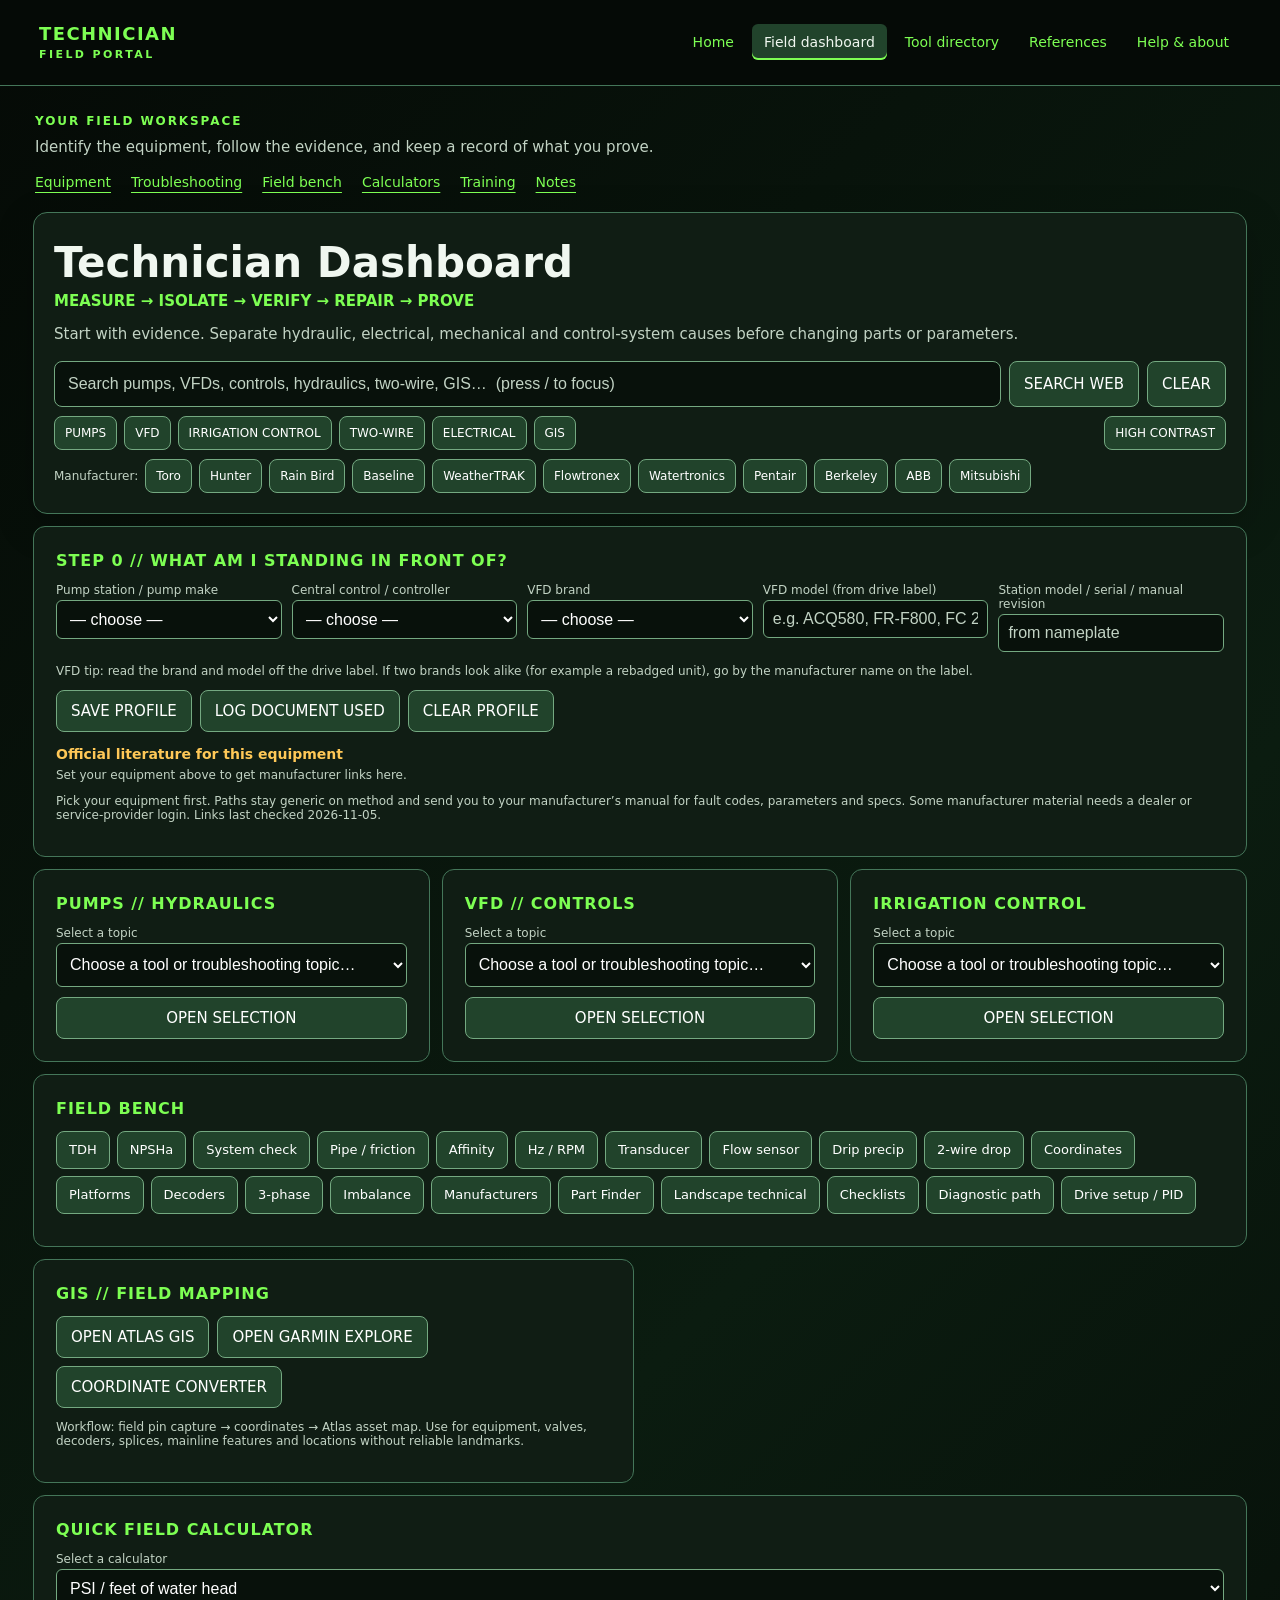
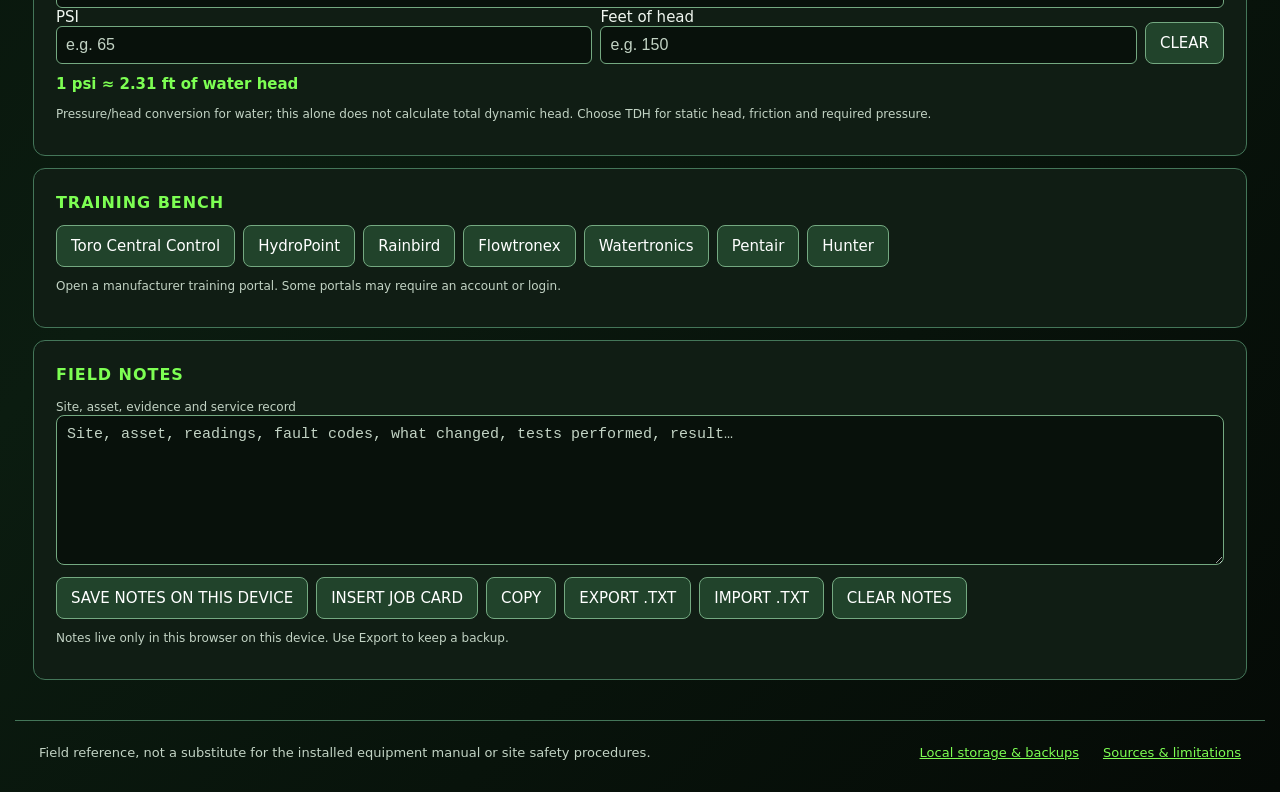
==== dashboard.html @ c1a35816 "Checkpoint technician portal draft Co-authored-by: Copilot <223556219+Copilot@users.noreply.github.c" ====
<!doctype html><html lang="en"><head><meta charset="utf-8"><meta name="viewport" content="width=device-width,initial-scale=1"><meta name="description" content="Field calculators, evidence-led troubleshooting, equipment references and local technician notes."><title>Technician Dashboard</title><link rel="stylesheet" href="assets/portal.css"><style>
:root{color-scheme:dark;--bg:#050a06;--panel:#101d14;--line:#447659;--cyan:#7dff53;--green:#7dff53;--amber:#ffc857;--red:#ff7b7b;--text:#f0f7f0;--muted:#c2d3c4;--inp:#08110b;--control:#21432b;--control-line:#74a981}
body.hc{--bg:#000;--panel:#000;--line:#fff;--cyan:#fff;--green:#7dff7d;--amber:#ffe14d;--text:#fff;--muted:#ddd;--inp:#000;--control:#000;--control-line:#fff}
*{box-sizing:border-box}body{margin:0;background:linear-gradient(135deg,#050a06,#0b1c10 55%,#050a06);color:var(--text);font:15px system-ui,Segoe UI,Arial,sans-serif}body.hc{background:#000}
.wrap{max-width:1250px;margin:auto;padding:18px}.top{border:1px solid var(--line);background:var(--panel);padding:20px;border-radius:14px}
.title{margin:5px 0;font-size:clamp(24px,4vw,42px)}.motto{color:var(--green);font-weight:700}.sub{color:var(--muted)}
.search{display:flex;gap:8px;margin-top:18px}.search input{flex:1;background:var(--inp);border:1px solid var(--control-line);color:white;padding:13px;border-radius:8px;font-size:16px}
.btn,button{background:var(--control);color:#fff;border:1px solid var(--control-line);padding:11px 14px;border-radius:8px;cursor:pointer;text-decoration:none;font:inherit;min-height:42px}
body.hc .btn,body.hc button{background:#000;border-color:#fff}
.btn:hover,button:hover{border-color:var(--cyan)}button.on{border-color:var(--green);color:var(--green)}
a:not(.btn),a:not(.btn):visited{color:var(--cyan)}:focus-visible{outline:3px solid var(--green);outline-offset:2px}input::placeholder,textarea::placeholder{color:var(--muted);opacity:1}
.filters{display:flex;gap:7px;flex-wrap:wrap;margin-top:9px;align-items:center}.filters button{padding:7px 10px;font-size:12px;min-height:34px}
.grid{display:grid;grid-template-columns:repeat(12,1fr);gap:12px;margin-top:12px}.card{grid-column:span 4;background:var(--panel);border:1px solid var(--line);border-radius:12px;padding:16px}.wide{grid-column:span 6}.full{grid-column:1/-1}
.card h2{font-size:16px;margin:0 0 10px;color:var(--cyan);letter-spacing:.06em}.card h3{font-size:14px;margin:14px 0 6px;color:var(--amber)}
.topic-menu{display:flex;flex-direction:column;gap:10px}.topic-menu .fld{min-width:0}.topic-menu select{min-height:44px}
.links{display:flex;flex-wrap:wrap;gap:8px}.calc{display:grid;grid-template-columns:1fr 1fr auto;gap:8px;align-items:end}
.calc input,.fld input,.fld select{width:100%;padding:9px;background:var(--inp);color:#fff;border:1px solid var(--control-line);border-radius:6px;font-size:16px}
.result{color:var(--green);font-weight:700;margin-top:9px;line-height:1.5}.warn{color:var(--amber)}.bad{color:var(--red)}
.note{width:100%;min-height:150px;background:var(--inp);color:white;border:1px solid var(--control-line);border-radius:8px;padding:10px;font-size:15px}
.small{font-size:12px;color:var(--muted)}.fields{display:grid;grid-template-columns:repeat(auto-fit,minmax(170px,1fr));gap:10px;margin-top:10px}.fld label{display:block;font-size:12px;color:var(--muted);margin-bottom:3px}
.tabs{display:flex;flex-wrap:wrap;gap:7px;margin-bottom:10px}.tabs button{padding:8px 12px;font-size:13px;min-height:38px}
.q{font-size:17px;margin:10px 0}.opts{display:flex;flex-direction:column;gap:8px}.opts button{text-align:left}
.res{border:1px solid var(--green);border-radius:10px;padding:12px;margin-top:8px}.res b{color:var(--green)}.res ul{margin:6px 0 6px 18px;padding:0}
.chk label{display:flex;gap:10px;align-items:flex-start;padding:8px 0;border-bottom:1px solid var(--line)}.chk input{width:22px;height:22px;flex:none}
.tbl{border-collapse:collapse;margin:10px 0;font-weight:400}.tbl th,.tbl td{border:1px solid var(--line);padding:4px 10px;text-align:right;color:var(--text)}.tbl th{color:var(--muted)}
.safety{border-left:3px solid var(--amber);padding:6px 10px;margin:10px 0;color:var(--amber);font-size:13px}
.vfd-section{border:1px solid var(--line);border-radius:8px;padding:12px;margin:12px 0;min-width:0}.vfd-section summary{cursor:pointer;color:var(--amber);font-weight:700}.vfd-section .fld{min-width:0}.vfd-section p{overflow-wrap:anywhere}.vfd-guide-status{min-height:1.5em}
.pfgrid{display:grid;grid-template-columns:2fr 1fr 1fr 1fr 1fr 1fr;gap:8px}
@media(max-width:1080px){.pfgrid{grid-template-columns:1fr 1fr 1fr}.pfgrid .span2{grid-column:span 3}}
@media(max-width:850px){.card,.wide{grid-column:1/-1}.calc{grid-template-columns:1fr}.search{flex-direction:column}.pfgrid{grid-template-columns:1fr}.pfgrid .span2{grid-column:auto}}
</style></head><body>
<a class="skip-link" href="#main">Skip to content</a>
<header class="site-header"><div class="portal-shell header-inner"><a class="site-brand" href="index.html">TECHNICIAN<span>FIELD PORTAL</span></a><nav class="site-nav" aria-label="Main navigation"><a href="index.html">Home</a><a href="dashboard.html" aria-current="page">Field dashboard</a><a href="tools.html">Tool directory</a><a href="references.html">References</a><a href="help.html">Help &amp; about</a></nav></div></header>
<main class="wrap" id="main">
<div class="dashboard-intro"><span class="eyebrow">YOUR FIELD WORKSPACE</span><p>Identify the equipment, follow the evidence, and keep a record of what you prove.</p><nav class="section-nav" aria-label="Dashboard sections"><a href="#prof">Equipment</a><a href="#c1">Troubleshooting</a><a href="#benchCard">Field bench</a><a href="#quickCalculator">Calculators</a><a href="#training">Training</a><a href="#fieldNotes">Notes</a></nav></div>
<p id="portalRouteStatus" class="portal-status" role="status" hidden></p>

<section class="top"><h1 class="title">Technician Dashboard</h1><div class="motto">MEASURE → ISOLATE → VERIFY → REPAIR → PROVE</div><p class="sub">Start with evidence. Separate hydraulic, electrical, mechanical and control-system causes before changing parts or parameters.</p>
<form id="searchForm" class="search"><input id="q" aria-label="Technical web search" placeholder="Search pumps, VFDs, controls, hydraulics, two-wire, GIS…  (press / to focus)"><button>SEARCH WEB</button><button type="button" id="qclear">CLEAR</button></form>
<div class="filters"><button type="button" data-suffix="pump service manual troubleshooting">PUMPS</button><button type="button" data-suffix="VFD pump PID troubleshooting manual">VFD</button><button type="button" data-suffix="central control irrigation technical troubleshooting">IRRIGATION CONTROL</button><button type="button" data-suffix="two wire decoder irrigation troubleshooting">TWO-WIRE</button><button type="button" data-suffix="motor electrical troubleshooting application note">ELECTRICAL</button><button type="button" data-suffix="GIS field mapping irrigation">GIS</button><button type="button" id="hc" aria-pressed="false" style="margin-left:auto">HIGH CONTRAST</button></div>
<div class="filters" id="mfr"><span class="small">Manufacturer:</span></div>
</section>

<div class="grid">
<section class="card full" id="prof"><h2>STEP 0 // WHAT AM I STANDING IN FRONT OF?</h2>
<div class="fields">
<div class="fld"><label for="pf_make">Pump station / pump make</label><select id="pf_make"></select></div>
<div class="fld"><label for="pf_ctrl">Central control / controller</label><select id="pf_ctrl"></select></div>
<div class="fld"><label for="pf_vfdb">VFD brand</label><select id="pf_vfdb"></select></div>
<div class="fld"><label for="pf_vfd">VFD model (from drive label)</label><input id="pf_vfd" type="text" placeholder="e.g. ACQ580, FR-F800, FC 202, ATV630"></div>
<div class="fld"><label for="pf_model">Station model / serial / manual revision</label><input id="pf_model" type="text" placeholder="from nameplate"></div></div>
<p class="small">VFD tip: read the brand and model off the drive label. If two brands look alike (for example a rebadged unit), go by the manufacturer name on the label.</p><div class="links" style="margin-top:10px"><button type="button" id="pf_save">SAVE PROFILE</button><button type="button" id="pf_doc">LOG DOCUMENT USED</button><button type="button" id="pf_clear">CLEAR PROFILE</button></div>
<h3>Official literature for this equipment</h3><div class="links" id="lit_main"></div>
<p class="small" id="pf_note">Pick your equipment first. Paths stay generic on method and send you to your manufacturer’s manual for fault codes, parameters and specs. Some manufacturer material needs a dealer or service-provider login. Links last checked 2026-11-05.</p></section>

<section class="card"><h2>PUMPS // HYDRAULICS</h2><div class="items" id="c1"></div></section>
<section class="card"><h2>VFD // CONTROLS</h2><div class="items" id="c2"></div></section>
<section class="card"><h2>IRRIGATION CONTROL</h2><div class="items" id="c3"></div></section>

<section class="card full" id="benchCard"><h2>FIELD BENCH</h2><div class="tabs" id="tabs"></div><div id="bench"></div></section>

<section class="card wide"><h2>GIS // FIELD MAPPING</h2><div class="links"><a class="btn" href="https://app.atlas.co/" target="_blank" rel="noopener">OPEN ATLAS GIS</a><a class="btn" href="https://explore.garmin.com/" target="_blank" rel="noopener">OPEN GARMIN EXPLORE</a><button type="button" data-tool="coords">COORDINATE CONVERTER</button></div><p class="small">Workflow: field pin capture → coordinates → Atlas asset map. Use for equipment, valves, decoders, splices, mainline features and locations without reliable landmarks.</p></section>

<section class="card full" id="quickCalculator"><h2>QUICK FIELD CALCULATOR</h2><div class="fld"><label for="quick_calc">Select a calculator</label><select id="quick_calc"><option value="pressure_head">PSI / feet of water head</option></select></div><div id="quickConverter"><div class="calc"><label>PSI<input id="psi" type="number" step="any" placeholder="e.g. 65"></label><label>Feet of head<input id="ft" type="number" step="any" placeholder="e.g. 150"></label><button id="clear" type="button">CLEAR</button></div><div id="calcOut" class="result" aria-live="polite">1 psi ≈ 2.31 ft of water head</div><p class="small">Pressure/head conversion for water; this alone does not calculate total dynamic head. Choose TDH for static head, friction and required pressure.</p></div><div id="quickCalc"></div></section>



<section class="card full" id="training"><h2>TRAINING BENCH</h2><div class="links" id="train"></div><p class="small">Open a manufacturer training portal. Some portals may require an account or login.</p></section>

<section class="card full" id="fieldNotes"><h2>FIELD NOTES</h2><label class="small" for="notes">Site, asset, evidence and service record</label><textarea class="note" id="notes" placeholder="Site, asset, readings, fault codes, what changed, tests performed, result…"></textarea>
<div class="links" style="margin-top:8px"><button id="save" type="button">SAVE NOTES ON THIS DEVICE</button><button id="jobcard" type="button">INSERT JOB CARD</button><button id="copy" type="button">COPY</button><button id="export" type="button">EXPORT .TXT</button><button id="import" type="button">IMPORT .TXT</button><button id="erase" type="button">CLEAR NOTES</button><input id="file" type="file" accept=".txt,text/plain" hidden></div><p id="noteStatus" class="small" aria-live="polite"></p>
<p class="small">Notes live only in this browser on this device. Use Export to keep a backup.</p></section>
</div></main>
<footer class="site-footer portal-shell"><p>Field reference, not a substitute for the installed equipment manual or site safety procedures.</p><a href="help.html#storage">Local storage &amp; backups</a><a href="references.html#source-policy">Sources &amp; limitations</a></footer>

<script src="data/golf-hunter.js"></script>
<script src="data/golf-rainbird.js"></script>
<script src="data/golf-toro.js"></script>
<script>
(()=>{
const $=s=>document.querySelector(s),$$=s=>[...document.querySelectorAll(s)];
const q=$('#q');
const store={get(k,d){try{const v=localStorage.getItem(k);return v==null?d:JSON.parse(v)}catch(e){return d}},set(k,v){try{localStorage.setItem(k,JSON.stringify(v))}catch(e){}}};
const esc=s=>String(s).replace(/[&<>"]/g,c=>({'&':'&amp;','<':'&lt;','>':'&gt;','"':'&quot;'}[c]));

/* ---------- search ---------- */
let brand='';
const go=s=>{s=s.trim();if(!s)return;window.open('https://www.google.com/search?q='+encodeURIComponent(s),'_blank','noopener')};
const withBrand=s=>((brand?brand+' ':'')+s).trim();
$('#qclear').onclick=()=>{q.value='';brand='';$$('#mfr button').forEach(x=>x.classList.remove('on'));q.focus()};
$('#searchForm').addEventListener('submit',e=>{e.preventDefault();go(withBrand(q.value))});
$$('[data-suffix]').forEach(b=>b.addEventListener('click',()=>go(withBrand(q.value+' '+b.dataset.suffix))));
['Toro','Hunter','Rain Bird','Baseline','WeatherTRAK','Flowtronex','Watertronics','Pentair','Berkeley','ABB','Mitsubishi'].forEach(n=>{const b=document.createElement('button');b.type='button';b.textContent=n;b.onclick=()=>{brand=brand===n?'':n;$$('#mfr button').forEach(x=>x.classList.toggle('on',x.textContent===brand))};$('#mfr').appendChild(b)});
document.addEventListener('keydown',e=>{if(e.key==='/'&&!/INPUT|TEXTAREA|SELECT/.test(document.activeElement.tagName)){e.preventDefault();q.focus()}});
$('#hc').onclick=()=>{const enabled=document.body.classList.toggle('hc');$('#hc').setAttribute('aria-pressed',String(enabled));store.set('tracerHC',enabled)};
if(store.get('tracerHC',false)){document.body.classList.add('hc');$('#hc').setAttribute('aria-pressed','true')}

/* ---------- troubleshooting topic menus ---------- */
const cards={
c1:[['Duty point, curve & BEP','search','pump duty point operating point best efficiency point BEP pump curve explained'],['TDH / static / friction','tool','tdh'],['NPSHa vs NPSHr','tool','npsh'],['System check: TDH + NPSHa','tool','sys'],['Pump type: lift, flooded, turbine, submersible, booster, jet','flow','ptype'],['Part finder: manufacturer + model + type','tool','pfind'],['Pump won’t build pressure','flow','wont'],['Cavitation & suction conditions','flow','cav'],['Seal leak / noise / vibration','flow','vib'],['Flow reading disagrees','flow','flow'],['Seals, sleeves, bearings & alignment','search','centrifugal pump mechanical seal shaft sleeve bearing alignment service manual'],['Vertical turbine & centrifugal systems','search','vertical turbine pump irrigation troubleshooting service manual']],
c2:[['Input/output voltage & current','flow','trip'],['Hz, RPM & motor data','tool','hz'],['Pressure transducer scaling','tool','xdcr'],['PID hunting & response','flow','hunt'],['Accel / decel / min speed','flow','trip'],['Drive vs motor vs hydraulic fault','flow','wont'],['Motor won’t start','flow','nostart'],['Station safety fault','flow','sfault'],['Rain Bird CLP/ACLP alarm map','flow','rbclp']],
c3:[['Platform notes (Toro, Hunter, Rain Bird, Baseline, WeatherTRAK)','tool','plat'],['Learned vs measured flow','flow','lflow'],['Controller vs hydraulic','flow','ctrl'],['High / low flow alarm','flow','fa'],['Rain Bird flow/pressure alarm map','flow','rbflow'],['Rain Bird filter flush issues','flow','rbflow'],['WeatherTRAK flow alerts (LC / OptiFlow)','flow','wtflow'],['Hydraulic tree / capacity','tool','pipe'],['Flow sensor / K-factor check','tool','flowcal'],['Decoder / two-wire diagnostics','flow','tw'],['Two-wire voltage drop','tool','twvd'],['Controller offline / comms','flow','comm'],['Pump start / master valve','flow','pstart'],['Sequence & runtime evidence','search','central control irrigation runtime history flow alarm troubleshooting']]};
cards.c1.push(['Manufacturer library (pumps & stations)','view','lib']);cards.c2.push(['3-phase amps / kW','tool','ph3'],['Voltage / current imbalance','tool','imb']);cards.c3.push(['Decoder limits by brand','view','dec'],['Manufacturer library (irrigation)','view','lib'],['Precipitation rate (golf heads)','tool','precip'],['Generic 24 V irrigation wire sizing','tool','wiresize'],['Conventional valve wire distance / voltage','tool','convwire'],['Two-wire decoder path distance / voltage','tool','pathwire'],['Filters & valves (Amiad, Netafim, BERMAD)','view','filters'],['Landscape technical reference','view','landscape'],['Precipitation rate (landscape heads)','tool','landprecip'],['Landscape zone area / runtime','tool','landarea'],['Hunter landscape valve wire distance','tool','landwire'],['Landscape soil / slope intake reference','tool','landslope']);
cards.c3.push(['Decoder idle current / expected mA','tool','decoderidle']);
cards.c2.push(['Commissioned drive setup & PID troubleshooting','view','vfdsetup']);
const tag={search:'search ↗',tool:'calculator',flow:'path',view:'open'};
Object.entries(cards).forEach(([id,arr])=>{
 const host=$('#'+id),form=document.createElement('form');form.className='topic-menu';
 form.innerHTML='<div class="fld"><label for="'+id+'_topic">Select a topic</label><select id="'+id+'_topic" required><option value="">Choose a tool or troubleshooting topic…</option>'+arr.map(([t,k],i)=>'<option value="'+i+'">'+esc(t)+' — '+esc(tag[k])+'</option>').join('')+'</select></div><button type="submit">OPEN SELECTION</button>';
 form.onsubmit=e=>{e.preventDefault();const select=form.querySelector('select');if(select.value==='')return;const [,k,v]=arr[Number(select.value)];if(k==='search')go(withBrand(v));else if(k==='tool'||k==='view')openTool(v,true);else openFlow(v,true)};
 host.appendChild(form);
});

/* ---------- quick psi/ft (original) ---------- */
const psi=$('#psi'),ft=$('#ft'),out=$('#calcOut');
psi.addEventListener('input',()=>{const v=parseFloat(psi.value);if(Number.isFinite(v)){ft.value=(v*2.31).toFixed(2);out.textContent=v+' psi ≈ '+ft.value+' ft of head'}});
ft.addEventListener('input',()=>{const v=parseFloat(ft.value);if(Number.isFinite(v)){psi.value=(v/2.31).toFixed(2);out.textContent=v+' ft ≈ '+psi.value+' psi'}});
$('#clear').onclick=()=>{psi.value='';ft.value='';out.textContent='1 psi ≈ 2.31 ft of water head'};

/* ---------- calculators ---------- */
const f1=(x,d=1)=>Number.isFinite(x)?x.toFixed(d):'—';
const PIPE_PRESETS=[
 ...[['1/2',0.527],['5/8',0.652],['3/4',0.745],['1',0.995],['1-1/4',1.245],['1-1/2',1.481],['2',1.959],['2-1/2',2.435],['3',2.907]].map(([size,id])=>({type:'Copper Type K',size,id,c:140,page:201})),
 ...[['1/2',0.545],['5/8',0.666],['3/4',0.785],['1',1.025],['1-1/4',1.265],['1-1/2',1.505],['2',1.985],['2-1/2',2.465],['3',2.945]].map(([size,id])=>({type:'Copper Type L',size,id,c:140,page:202})),
 ...[['1/2',0.622],['3/4',0.824],['1',1.049],['1-1/4',1.38],['1-1/2',1.610],['2',2.067],['2-1/2',2.469],['3',3.068],['4',4.026]].map(([size,id])=>({type:'Schedule 40 steel',size,id,c:100,page:203})),
 ...[['1/2',0.696],['3/4',0.910],['1',1.175],['1-1/4',1.512],['1-1/2',1.734],['2',2.173],['2-1/2',2.635],['3',3.210],['4',4.134]].map(([size,id])=>({type:'PVC Class 160 IPS',size,id,c:150,page:204})),
 ...[['3/4',0.910],['1',1.169],['1-1/4',1.482],['1-1/2',1.700],['2',2.129],['2-1/2',2.581],['3',3.146],['4',4.046],['6',5.955]].map(([size,id])=>({type:'PVC Class 200 IPS',size,id,c:150,page:205})),
 ...[['1/2',0.696],['3/4',0.874],['1',1.101],['1-1/4',1.394],['1-1/2',1.598],['2',1.983],['2-1/2',2.423],['3',2.948],['4',3.794],['6',5.583]].map(([size,id])=>({type:'PVC Class 315 IPS',size,id,c:150,page:206})),
 ...[['1/2',0.602],['3/4',0.804],['1',1.029],['1-1/4',1.360],['1-1/2',1.590],['2',2.047],['2-1/2',2.445],['3',3.042],['4',3.998]].map(([size,id])=>({type:'Schedule 40 PVC IPS',size,id,c:150,page:207})),
 ...[['1/2',0.622],['3/4',0.824],['1',1.049],['1-1/4',1.380],['1-1/2',1.610],['2',2.067],['2-1/2',2.469],['3',3.068],['4',4.026]].map(([size,id])=>({type:'PE3408 ID-controlled',size,id,c:140,page:208})),
 ...[['4',4.234],['6',6.088],['8',7.984],['10',9.792],['12',11.646]].map(([size,id])=>({type:'AWWA C900 DR18 Class 150',size,id,c:150,page:211})),
 ...[['4',4.072],['6',5.854],['8',7.680],['10',9.418],['12',11.200]].map(([size,id])=>({type:'AWWA C900 DR14 Class 200',size,id,c:150,page:212})),
 ...[['14',14.002],['16',15.924],['18',17.846],['20',19.768]].map(([size,id])=>({type:'AWWA C905 DR25',size,id,c:150,page:213}))
];
const PIPE_PRESET_OPTIONS=[
 {label:'Custom',options:[[0,'Enter actual inside diameter and C']]},
 ...[...new Set(PIPE_PRESETS.map(p=>p.type))].map(type=>({label:type,options:PIPE_PRESETS.flatMap((p,i)=>p.type===type?[[i+1,`${p.size} in nominal (ID ${p.id} in, C=${p.c}; Hunter p. ${p.page})`]]:[])}))
];
const WIRE_OHMS={20:10.1,19:8.05,18:6.39,17:5.05,16:4.02,15:3.18,14:2.52,13:2.00,12:1.59,11:1.26,10:0.999,9:0.793,8:0.628,7:0.498,6:0.395,5:0.313,4:0.249,3:0.197,2:0.156};
const WIRE_GAUGE_OPTIONS=[{label:'Annealed copper, 20°C',options:Object.entries(WIRE_OHMS).sort((a,b)=>Number(b[0])-Number(a[0])).map(([awg,r])=>[Number(awg),`${awg} AWG (${r} Ω / 1,000 ft)`])}];
const WIRE_SUPPLY_OPTIONS=[{label:'Supply type',options:[[0,'AC (RMS)'],[1,'DC']]}];
const DECODER_IDLE_PROFILES=[
 {name:'Not used'},
 {name:'Hunter ICD (ACC / ACC2) - value awaiting confirmation',system:'icd'},
 {name:'Hunter Pilot two-way modules',system:'pilot',low:1,high:1,note:'Roughly 1 mA per two-way module; approximate diagnostic guidance, not a tolerance.',url:'https://www.hunterirrigation.com/support/pilot-integrated-hub-view-module-current'},
 {name:'Hunter I-Core DUAL - legacy field systems (not ICD)',system:'dual',low:3,high:4,note:'Approximately 3-4 mA per decoder with no stations running. Retained for legacy field systems; do not apply to ICD or Pilot.',url:'https://www.hunterirrigation.com/support/i-core-dual-troubleshooting'},
 {name:'Rain Bird FD-101 / FD-102',system:'rb-fd',low:0.5,high:0.5,note:'0.5 mA per physical decoder at rest; no tolerance stated.',url:'https://www.rainbird.com/troubleshooting-guide/12615'},
 {name:'Rain Bird FD-202 / FD-401 / FD-601',system:'rb-fd',low:1,high:1,note:'1 mA per physical decoder at rest; no tolerance stated. Not an IC/ICM specification.',url:'https://www.rainbird.com/troubleshooting-guide/12615'},
 {name:'Calsense 2-station / POC / soil-moisture decoders',system:'calsense',low:0.8,high:1,note:'Healthy standby guidance: 0.8-1.0 mA per decoder for the devices covered by this guide.',url:'https://www.calsense.com/wp-content/uploads/2024/05/2-Wire-Troubleshooting-Guide.pdf'},
 {name:'Toro - other/legacy decoder family, exact model/value required',system:'toro'},
 {name:'Baseline - exact biCoder/value required',system:'baseline',note:'HydroPoint documents idle two-wire power-down for SubStation. A powered-off idle reading is not a powered diagnostic baseline; verify the exact controller and test state.',url:'https://www.hydropoint.com/products/substation/'},
 {name:'WeatherTRAK H2O two-wire - exact decoder/value required',system:'weathertrak'},
 {name:'Custom - enter documented idle current below',system:'custom'},
 {name:'Tucor LD-050 / LD-100 / LD-200',system:'tucor-ld',low:0.5,high:0.5,note:'Nominal standby current 0.5 mA per LD-050, LD-100 or LD-200. No tolerance stated; do not infer compatibility with rebranded devices.',url:'https://support.tucor.com/support/solutions/articles/4000213642-step-2-establish-your-benchmark-system-layout'},
 {name:'Tucor LD-400 / LD-600 - source conflict, confirm revision',system:'tucor-ld',note:'Indexed Tucor LD data-sheet guidance gives 0.8 mA; indexed Tucor troubleshooting benchmark guidance gives 1.0 mA. These are conflicting nominal figures, not a published 0.8-1.0 mA tolerance range. Confirm the exact model/revision before using Custom.',url:'https://support.tucor.com/support/solutions/articles/4000213642-step-2-establish-your-benchmark-system-layout'},
 {name:'Rain Bird golf IC / ICM - value awaiting confirmation',system:'rb-icm',note:'Golf IC System Integrated Control Modules are a separate family from ESP-LXIVM and FD decoders. No IVM or FD idle-current value is substituted.',url:'https://www.rainbird.com/documents/professionals'},
 {name:'Rain Bird ESP-LXIVM / IVM - exact device/value required',system:'rb-ivm',note:'ESP-LXIVM IVM devices are separate from golf IC/ICM and FD decoders. Confirm the exact IVM-SOL, IVM-OUT or IVM-SEN device and test state.',url:'https://www.rainbird.com/products/esp-lxivm-2-wire-controller-smart-valve-technology/support'},
 {name:'Toro Lynx Smart Module (LSM) - value awaiting confirmation',system:'toro-lsm'},
 {name:'Toro LAC - value awaiting confirmation',system:'toro-lac'},
 {name:'Toro GAC - value awaiting confirmation',system:'toro-gac'},
 {name:'Weathermatic SmartWire SLDEC - exact model/value required',system:'weathermatic-sldec',note:'SmartWire SLDEC devices are not WeatherTRAK H2O decoders. Confirm the exact model before entering a documented custom current.',url:'https://www.weathermatic.com/details-design-specs/smartwire-sldec-valve-decoder/'}
];
const DECODER_IDLE_OPTIONS=[{label:'Separate families; references are provisional',options:DECODER_IDLE_PROFILES.map((p,i)=>[i,p.name])}];
function decoderIdle(v){
 const fmt=n=>n!==0&&(Math.abs(n)<0.001||Math.abs(n)>=1e9)?n.toExponential(3):f1(n,3);
 const rows=[[v.model,v.count],[v.model2,v.count2]];
 if(rows.some(([id,count])=>!Number.isInteger(id)||!DECODER_IDLE_PROFILES[id]||!Number.isSafeInteger(count)||count<0))return'Choose listed decoder families and nonnegative whole physical-decoder counts within the supported numeric range.';
 if(v.ref!==undefined&&!Number.isNaN(v.ref)&&(!Number.isFinite(v.ref)||v.ref<0))return'Enter a nonnegative finite measured idle current, or leave it blank.';
 const used=rows.filter(([,count])=>count>0);
 if(!used.length)return'Enter at least one physical decoder in the measured path or module.';
 if(used.some(([id])=>id===0))return'Choose a decoder family for each nonzero count.';
 const pending=used.find(([id])=>id!==10&&DECODER_IDLE_PROFILES[id].low===undefined);
 if(pending){const p=DECODER_IDLE_PROFILES[pending[0]];return`${p.name}: no confirmed preset. ${p.note||''} Use Custom only with documented values for the exact controller/decoder and measurement method. No current total calculated; another family is not a substitute.${p.url?` <a href="${p.url}" target="_blank" rel="noopener">Manufacturer reference (direct verification pending)</a>`:''}`}
 if(new Set(used.map(([id])=>DECODER_IDLE_PROFILES[id].system)).size>1)return'Do not combine different decoder systems. Calculate each compatible path/module separately; use both rows only for models in the same system.';
 const custom=used.some(([id])=>id===10);
 if(custom&&(![v.low,v.high].every(Number.isFinite)||!(v.low>0&&v.high>=v.low)))return'Custom idle current requires finite mA per decoder above zero, with upper value at least the lower value. Enter the same value twice for a nominal figure without a published range.';
 let low=0,high=0,count=0;
 const detail=used.map(([id,n])=>{const p=DECODER_IDLE_PROFILES[id],lo=custom?v.low:p.low,hi=custom?v.high:p.high;low+=n*lo;high+=n*hi;count+=n;return`${n} x ${p.name}: ${lo===hi?fmt(lo):fmt(lo)+'-'+fmt(hi)} mA each`});
 if(![low,high].every(Number.isFinite)||low<=0||!Number.isSafeInteger(count))return'Calculated current exceeds the supported numeric range; check counts and mA units.';
 const range=low!==high;
 let result=`<b>Decoder-only idle ${range?'range':'nominal estimate'}: ${range?fmt(low)+'-'+fmt(high):'approximately '+fmt(low)} mA</b><br>${detail.join('<br>')}`;
 if(!range)result+='<br>No tolerance band is supplied; this is not an exact pass/fail threshold.';
 if(Number.isFinite(v.ref)){
  if(range)result+=`<br>Measured ${fmt(v.ref)} mA: <b>${v.ref<low?'below':v.ref>high?'above':'within'}</b> the ${custom?'entered':'reference'} decoder-only range.`;
  else{const delta=v.ref-low;if(!Number.isFinite(delta))return'Measured-current comparison exceeds the supported numeric range.';result+=`<br>Measured ${fmt(v.ref)} mA: ${delta>=0?'+':''}${fmt(delta)} mA versus the nominal subtotal (not a fault verdict).`}
 }
 if(custom)result+='<br><span class="warn">User-entered values, not manufacturer-verified presets. Record the exact model, source/revision and measurement conditions in Notes.</span>';
 else{
  result+='<br><span class="warn">Provisional source references: located through indexed manufacturer material; direct document verification is pending. Confirm exact model/revision before relying on these values.</span>';
  result+='<ul>'+[...new Set(used.map(([id])=>id))].map(id=>{const p=DECODER_IDLE_PROFILES[id];return`<li>${p.note} <a href="${p.url}" target="_blank" rel="noopener">Manufacturer reference</a></li>`}).join('')+'</ul>';
 }
 return result+'<br><span class="small">Count physical decoder devices, not stations, addresses or solenoids. Include only devices on the path/module actually being measured; avoid counting a loop twice. All stations and decoder-operated master valves must be off, with the path powered in the manufacturer-specified diagnostic state. This is not active-solenoid holding/inrush current or a wire-length/capacity approval. Surge protectors, sensor devices outside the selected profile, controller/output-module overhead and cable leakage/capacitance are not modeled; unlisted loads are not assumed to be zero. A whole-path reading may therefore differ from this decoder-only subtotal. Use the controller diagnostic or a manufacturer-approved meter/method for its waveform and measurement location; do not assume any AC clamp reading is equivalent. Check inventory, operating state, known-good baseline and measurement method before suspecting a fault. A high/low reading alone cannot identify a failed decoder or wiring fault. De-energize and follow manufacturer instructions before isolating wiring.</span>';
}
function wireBudget(v,returnResistance,current){
 if(!Object.values(v).every(Number.isFinite)||!WIRE_OHMS[v.awg]||!returnResistance||!(v.source>0&&v.min>0&&v.min<v.source&&current>0&&v.dist>=0))return null;
 const loopPerFoot=(WIRE_OHMS[v.awg]+returnResistance)/1000,drop=v.dist*current*loopPerFoot,max=(v.source-v.min)/(current*loopPerFoot),end=v.source-drop;
 return [drop,max,end].every(Number.isFinite)?{drop,max,end}:null;
}
const tools={
decoderidle:{name:'Decoder idle current - nominal mA / range',fields:[
 ['model','Decoder family / model group',2,DECODER_IDLE_OPTIONS],['count','Physical decoders in this path/module',100],
 ['model2','Second model group (same system only)',0,DECODER_IDLE_OPTIONS],['count2','Second group physical decoder count',0],
 ['low','Custom only: lower / nominal idle mA per decoder',0],['high','Custom only: upper / nominal idle mA per decoder',0],
 ['ref','Measured idle current at same path/module, mA (optional)','']
 ],calc:decoderIdle},
tdh:{name:'TDH',fields:[['zs','Static suction head, ft (+flooded / −lift)',0],['zd','Discharge point height above pump, ft',100],['hf','Total friction + minor losses, ft',20],['p','Required pressure at end point, psi',65]],
 calc:v=>{const tdh=(v.zd-v.zs)+v.hf+v.p*2.31,psiEq=tdh/2.31;let s=`TDH ≈ <b>${f1(tdh)} ft</b> (${f1(psiEq)} psi equivalent)<br><span class="small">Static ${f1(v.zd-v.zs)} ft + friction ${f1(v.hf)} ft + pressure ${f1(v.p*2.31)} ft. Fresh water, SG 1.0. Plot this flow/TDH point on the pump curve.</span>`;if(psiEq>150)s+='<br><span class="warn">Rule-of-thumb from Rain Bird pump-theory training: single-stage pumps are commonly used up to about 150 psi, while higher heads often require multistage design. Confirm with your pump curve and OEM limits.</span>';return s}},
npsh:{name:'NPSHa',fields:[['el','Site elevation, ft',700],['tf','Water temperature, °F',68],['hs','Static suction head, ft (+flooded / −lift)',-8],['hf','Suction friction + fittings, ft',2],['r','NPSHr from pump curve at this flow, ft (optional)','']],
 calc:v=>{const pa=14.696*Math.pow(1-6.8754e-6*v.el,5.2559),tc=(v.tf-32)/1.8,pv=Math.pow(10,8.07131-1730.63/(233.426+tc))*0.0193368;
  const ha=pa*2.31,hv=pv*2.31,na=ha+v.hs-hv-v.hf;let s=`Atmospheric ${f1(ha)} ft − vapor ${f1(hv,2)} ft ${v.hs>=0?'+':'−'} static ${f1(Math.abs(v.hs))} ft − friction ${f1(v.hf)} ft<br>NPSHa ≈ <b>${f1(na)} ft</b>`;
  if(Number.isFinite(v.r)&&v.r>0){const m=na-v.r;s+=`<br>Margin over NPSHr: <b class="${m<3?'bad':m<5?'warn':''}">${f1(m)} ft</b> `+(m<=0?'— cavitation expected':m<3?'— thin margin':m<5?'— marginal; many references want more':'— adequate by common practice')}
  if(tc<1||tc>100)s+='<br><span class="warn">Temperature outside 33–212°F: vapor pressure formula not valid.</span>';
  return s+'<br><span class="small">Uses standard-atmosphere pressure for elevation (not today’s barometer). Confirm margin requirements with the pump manufacturer.</span>'}},
sys:{name:'System check: TDH + NPSHa',fields:[['q','Flow, gpm',600],['pd','Required discharge pressure, psi',70],['rise','Discharge static rise above pump, ft',55],['lift','Suction lift, ft (+ lift / − flooded)',15],['ls','Suction pipe length, ft',80],['ds','Suction pipe inside diameter, in',6.065],['cs','Suction Hazen-Williams C',120],['ld','Discharge pipe length, ft',700],['dd','Discharge pipe inside diameter, in',4.026],['cd','Discharge Hazen-Williams C',120],['hmd','Discharge fittings / minor losses, ft (0 if not counted)',0],['vh','Include net velocity head in TDH (1 = yes, 0 = no)',1],['el','Site elevation, ft',820],['tf','Water temperature, °F',68],['sg','Specific gravity',1],['nr','NPSHr from pump curve at this flow, ft',15],['mg','Target NPSH margin, ft',5],['vls','Suction velocity alert, ft/s',6],['vld','Discharge velocity alert, ft/s',10],['ne','Suction entrance count (K 0.5)',0],['nb','Suction 90° elbow count (K 0.9)',0],['ng','Suction gate valve count (K 0.15)',0],['nc','Suction check valve count (K 2.0)',0],['ns','Suction strainer count (K 2.0)',0],['ko','Other suction fittings, total K',0]],
 calc:v=>{if(!(v.q>0&&v.ds>0&&v.dd>0&&v.cs>0&&v.cd>0&&v.sg>0&&v.nr>0))return'Flow, diameters, C, specific gravity and NPSHr must be above zero.';
  const HW=4.52*2.31,hf=(L,C,d)=>HW*L*Math.pow(v.q,1.85)/(Math.pow(C,1.85)*Math.pow(d,4.8655)),vel=d=>0.408709*v.q/(d*d),vhd=x=>x*x/(2*32.174);
  const vs=vel(v.ds),vd=vel(v.dd),hs=hf(v.ls,v.cs,v.ds),hdis=hf(v.ld,v.cd,v.dd),sk=v.ne*0.5+v.nb*0.9+v.ng*0.15+v.nc*2+v.ns*2+v.ko,hm=sk*vhd(vs),nv=v.vh===1?vhd(vd)-vhd(vs):0;
  const pH=v.pd*2.31/v.sg,tdh=pH+v.lift+v.rise+hs+hdis+v.hmd+hm+nv;
  const pa=14.696*Math.pow(1-6.8754e-6*v.el,5.2559),ha=pa*2.31/v.sg;
  const pvp=t=>{const k=(t-32)*5/9+273.15;return(k<=303?Math.pow(10,5.40221-1838.675/(k-31.737)):Math.pow(10,5.20389-1733.926/(k-39.485)))*14.5037738};
  const na=t=>ha-v.lift-hs-hm-pvp(t)*2.31/v.sg,st=n=>n<=v.nr?'RISK':n<v.nr+v.mg?'CAUTION':'PASS',cl=s=>s==='RISK'?'bad':s==='CAUTION'?'warn':'';
  const n0=na(v.tf),s0=st(n0);let s=`<b>Velocity:</b> suction <b class="${vs>v.vls?'warn':''}">${f1(vs,2)} ft/s</b>${vs>v.vls?' (over alert)':''} · discharge <b class="${vd>v.vld?'warn':''}">${f1(vd,2)} ft/s</b>${vd>v.vld?' (over alert)':''}<br>`;
  s+=`<b>Friction (Hazen-Williams, head):</b> suction ${f1(hs,2)} ft · discharge ${f1(hdis,2)} ft · suction fittings ${f1(hm,2)} ft (ΣK ${f1(sk,2)})<br>`;
  s+=`<b>TDH ≈ ${f1(tdh)} ft</b> (${f1(tdh*v.sg/2.31)} psi equivalent) = pressure ${f1(pH)} + static ${f1(v.lift+v.rise)} + friction/minor ${f1(hs+hdis+v.hmd+hm,2)} + net velocity ${f1(nv,2)}<br>`;
  s+=`<b>NPSHa ≈ <span class="${cl(s0)}">${f1(n0)} ft</span></b> = atmospheric ${f1(ha)} (${f1(pa,2)} psia) − lift ${f1(v.lift)} − suction losses ${f1(hs+hm,2)} − vapor ${f1(pvp(v.tf)*2.31/v.sg,2)}<br>`;
  s+=`Margin over NPSHr: <b class="${cl(s0)}">${f1(n0-v.nr)} ft</b> · ratio ${f1(n0/v.nr,2)} · target ≥ ${f1(v.nr+v.mg)} ft · status <b class="${cl(s0)}">${s0}</b>`;
  if(sk===0&&v.ne+v.nb+v.ng+v.nc+v.ns===0)s+='<br><span class="warn">No suction fittings counted. Count entrance, elbows, valves and strainer; losses are understated until you do.</span>';
  const tc=(v.tf-32)/1.8;if(tc<0||tc>60)s+='<br><span class="warn">Temperature outside 32–140°F: vapor pressure constants not valid.</span>';
  s+='<table class="tbl"><tr><th>°F</th><th>NPSHa ft</th><th>Status</th></tr>'+[40,50,60,68,80,90,100,110,120,130].map(t=>{const n=na(t),x=st(n);return`<tr><td>${t}</td><td>${f1(n)}</td><td class="${cl(x)}">${x}</td></tr>`}).join('')+'</table>';
  return s+'<span class="small">Estimate. Hazen-Williams in head (4.52 × 2.31 constant, ft), standard-atmosphere pressure at elevation, NIST Antoine vapor pressure, fresh water. Suction lift positive when the pump is above the water; flooded suction is negative. Fitting K values are typical; confirm with the fitting or strainer manufacturer. NPSHr must come from the manufacturer curve at actual flow and speed. Target margin is your own design choice.</span>'}},
pipe:{name:'Pipe velocity / friction',fields:[['gpm','Flow, gpm',100],['preset','Standard pipe material / nominal size',0,PIPE_PRESET_OPTIONS],['d','Custom actual inside diameter, in',4.0],['c','Custom Hazen-Williams C',150],['len','Pipe length, ft',500]],
 calc:v=>{const p=v.preset===0?null:PIPE_PRESETS[v.preset-1],d=p?p.id:v.d,c=p?p.c:v.c;if(!(Number.isFinite(v.gpm)&&Number.isFinite(d)&&Number.isFinite(c)&&Number.isFinite(v.len)&&Number.isInteger(v.preset)&&v.preset>=0&&v.preset<=PIPE_PRESETS.length&&v.gpm>=0&&d>0&&c>0&&v.len>=0))return'Choose a valid preset or enter positive inside diameter/C, nonnegative flow/length, and a valid preset selection.';const vel=0.4085*v.gpm/(d*d),h=0.2083*Math.pow(100/c,1.852)*Math.pow(v.gpm,1.852)/Math.pow(d,4.8655),tot=h*v.len/100;
  if(![vel,h,tot].every(Number.isFinite))return'Calculated pipe loss is outside the supported numeric range; check input units and values.';
  const psi100=h/2.31,source=p?`Preset: ${p.type}, ${p.size} in nominal; actual ID ${f1(d,3)} in, C=${c} (Hunter p. ${p.page}).`:'Custom dimensions and C entered manually.';
  return `Velocity <b class="${vel>5?'warn':''}">${f1(vel,2)} ft/s</b>${vel>5?' (above common 5 ft/s guidance; check surge)':''}<br>Friction <b>${f1(h,2)} ft (${f1(psi100,2)} psi) per 100 ft</b> = <b>${f1(tot,2)} ft</b> over ${v.len} ft (${f1(tot/2.31,2)} psi)<br><span class="small">Hazen-Williams for water. ${source} Nominal sizes and average IDs are standard reference dimensions, not manufacturer-specific. Catalog charts cover additional PE sizes without a listed average ID; enter verified actual ID/C manually for those. Omitted source anomalies: p. 205 half-inch entry is labeled Class 315, not Class 200; p. 207 labels a 6.031-in bore as 5-in nominal. Use verified actual dimensions for unlisted sizes. Add fittings separately. See Hunter technical data pp. 201–213.</span>`}},
affinity:{name:'Affinity laws',fields:[['n1','Speed 1 (Hz or RPM)',60],['n2','Speed 2 (same units)',48],['q1','Flow 1, gpm',200],['h1','Head 1, ft',150],['p1','Power 1, hp',10]],
 calc:v=>{if(!(v.n1>0&&v.n2>=0&&v.q1>=0&&v.h1>=0&&v.p1>=0))return'Speed 1 must be above zero; Speed 2, flow, head and power must be zero or above.';const r=v.n2/v.n1;return `Speed ratio <b>${f1(r,3)}</b><br>Flow ≈ <b>${f1(v.q1*r)} gpm</b> · Head ≈ <b>${f1(v.h1*r*r)} ft</b> · Power ≈ <b>${f1(v.p1*r*r*r,2)} hp</b><br><span class="small">Valid for the same pump and system curve shape; static head in the system shifts the real operating point. Verify on the curve.</span>`}},
hz:{name:'VFD Hz / RPM',fields:[['hz','Frequency, Hz',60],['poles','Motor poles (2, 4, 6…)',2],['slip','Slip, % (nameplate-based, optional)',2.5]],
 calc:v=>{if(!(v.hz>=0&&v.poles>0))return'Frequency must be zero or above, and poles must be above zero.';const sync=120*v.hz/v.poles,act=sync*(1-v.slip/100);return `Synchronous <b>${f1(sync,0)} RPM</b> · approx. running <b>${f1(act,0)} RPM</b> at ${v.slip}% slip<br><span class="small">Check actual speed with a tach against nameplate RPM; slip varies with load.</span>`}},
xdcr:{name:'Transducer scaling',fields:[['lo','Sensor range low, psi',0],['hi','Sensor range full scale, psi',100],['ma','Measured signal, mA (4–20)',12],['gauge','Reference gauge, psi (optional)','']],
 calc:v=>{if(v.hi===v.lo)return'Sensor high range must differ from low range.';const p=v.lo+(v.ma-4)/16*(v.hi-v.lo);let s=`Signal ${v.ma} mA ⇒ <b>${f1(p)} psi</b>`;if(Number.isFinite(v.gauge)){const e=p-v.gauge;s+=`<br>Difference from gauge: <b class="${Math.abs(e)>2?'warn':''}">${f1(e)} psi</b> `+(Math.abs(e)>2?'— check range settings, zero/span, wiring, gauge accuracy':'')}
  if(v.ma<3.8||v.ma>20.5)s+='<br><span class="bad">Signal outside 4–20 mA: open loop, short or sensor fault.</span>';return s}},
flowcal:{name:'Flow sensor check',fields:[['kf','K-factor, pulses per gallon (see meter manual)',10],['n','Pulses counted',500],['t','Time counted, seconds',60],['ref','Reference flow, gpm (optional)','']],
 calc:v=>{if(!(v.kf>0&&v.t>0&&v.n>=0))return'K-factor and count time must be above zero; pulse count must be zero or above.';const gpm=(v.n/v.kf)/v.t*60;let s2=`Measured flow <b>${f1(gpm,1)} gpm</b> (${f1(v.n/v.t,2)} pulses/s)`;if(Number.isFinite(v.ref)&&v.ref>0){const e=(gpm-v.ref)/v.ref*100;s2+=`<br>Versus reference ${f1(v.ref,1)} gpm: <b class="${Math.abs(e)>5?'warn':''}">${f1(e,1)}%</b>`+(Math.abs(e)>5?' — check K-factor/units, installation and the reference itself':'')}
  return s2+'<br><span class="small">Some meters give gallons per pulse instead of pulses per gallon; use the form in your meter manual. Count pulses at the controller input to test the scaling. Rain Bird Small Platform references call out Data Industrial checks: K/offset, optical isolator wiring, paddlewheel condition/alignment, and about 3-3/4 in insertion depth. WeatherTRAK install notes: Flow3 is designed for no straight-pipe requirement, while FlowHD calls for 2 pipe diameters upstream/downstream (5 upstream when installed directly after a pump) and recommends an air vent.</span>'}},
drip:{name:'Drip precip rate (WeatherTRAK method)',fields:[['gph','Emitter flow, GPH',1],['row','Row spacing, in',12],['emit','Emitter spacing, in',12]],
 calc:v=>{if(!(v.gph>0&&v.row>0&&v.emit>0))return'Emitter flow and spacing values must be above zero.';const rate=231.1*v.gph/(v.row*v.emit),sp=231.1*v.gph/(12*12);
  return `Application rate <b>${f1(rate,2)} in/hr</b> = 231.1 × GPH ÷ (row spacing × emitter spacing)<br>Single-point reference (12 in × 12 in) <b>${f1(sp,2)} in/hr</b><br><span class="small">WeatherTRAK's drip default is 1.5 in/hr (1.0 GPH emitters at 12 in row and emitter spacing). Use real emitter flow and spacing whenever available.</span>`}},
convwire:{name:'Conventional valve wiring — voltage and distance',fields:[
 ['supply','Controller output type',0,WIRE_SUPPLY_OPTIONS],['source','Lowest controller output, V (AC RMS/DC; example 24)',24],['min','Solenoid minimum voltage, V (example 20)',20],
 ['awg','Control conductor gauge',14,WIRE_GAUGE_OPTIONS],['common','Common conductor gauge',14,WIRE_GAUGE_OPTIONS],
 ['amp','Current per solenoid at voltage being checked, A',0.37],['active','Simultaneous solenoids on these same conductors',1],['dist','One-way distance controller to solenoid, ft',1800]
 ],calc:v=>{
  if(![0,1].includes(v.supply)||!Number.isInteger(v.active)||v.active<1||!WIRE_OHMS[v.common]||!Number.isFinite(v.amp)||v.amp<=0)return'Choose AC or DC, listed copper gauges, positive current and a whole number of simultaneous solenoids.';
  const b=wireBudget(v,WIRE_OHMS[v.common],v.amp*v.active);
  if(!b)return'Enter finite values: source and minimum voltage above zero with minimum below source, positive current, listed gauges and a nonnegative one-way distance.';
  return `Voltage-budget distance: <b>${f1(b.max,1)} ft one-way</b><br>At ${f1(v.dist,1)} ft: drop <b>${f1(b.drop,2)} V</b>; estimated load voltage <b>${f1(b.end,2)} V</b> · <b>${v.dist<=b.max?'Within':'EXCEEDS'}</b> the entered voltage budget.<br><span class="small">Resistance-only screening, not an approved installation limit. Hunter Residential/Commercial catalog p. 215 gives copper resistance at 68°F (20°C); Hunter golf wire-sizing worksheet uses voltage loss ÷ loop resistance and current. Both conductors are counted. Enter measured/lowest controller output and the solenoid's specified minimum voltage. Check inrush/pickup and holding separately using the appropriate current and minimum voltage. Multiple solenoids here must share both conductors over the whole distance; a shared common with other active branches needs a separate segment-by-segment current calculation. ${v.supply===0?'AC estimate neglects reactance, phase angle and frequency effects.':'DC estimate does not establish pulse duration or polarity requirements for latching solenoids.'} Hot wire, splices and voltage regulation add uncertainty. Do not use for motor feeders or code/ampacity sizing; consult equipment specifications and electrical code.</span>`;
 }},
pathwire:{name:'Two-wire decoder path — voltage and distance screening',fields:[
 ['source','Path output voltage, V (example only)',30],['min','Minimum decoder path voltage, V (example only)',20],
 ['awg','Two-wire path conductor gauge',14,WIRE_GAUGE_OPTIONS],['ma','Total path load at critical condition, mA (example only)',300],['dist','One-way distance to farthest load, ft',2000]
 ],calc:v=>{
  if(!Number.isFinite(v.ma)||v.ma<=0)return'Enter a positive total path current in mA.';
  const b=wireBudget(v,WIRE_OHMS[v.awg],v.ma/1000);
  if(!b)return'Enter finite values: source and minimum voltage above zero with minimum below source, positive path current, listed gauge and a nonnegative one-way distance.';
  return `Resistance-only voltage-budget distance: <b>${f1(b.max,1)} ft one-way</b><br>At ${f1(v.dist,1)} ft: estimated resistive drop <b>${f1(b.drop,2)} V</b>; idealized remaining voltage <b>${f1(b.end,2)} V</b> · <b>${v.dist<=b.max?'Within':'EXCEEDS'}</b> the entered resistance budget.<br><span class="small">Not a manufacturer-approved decoder path length or compatibility check. Uses Hunter p. 215 copper resistance at 68°F (20°C), equal gauges on both conductors, and conservatively places all entered current at the far end of this one path. Include all decoder idle loads, simultaneous active loads and controller-specific inrush as specified; branches, splices, temperature and distributed loads require separate analysis. Two-wire systems may carry proprietary pulsed or AC signals: their voltage, waveform and decoder requirements are not interchangeable with conventional valve circuits, and simple DC resistance cannot verify communications or minimum signal quality. Use compatible wire, surge protection, grounding, topology, current/device counts and the exact controller/decoder manufacturer’s maximum path and total-wire limits regardless of this estimate.</span>`;
 }},
twvd:{name:'Two-wire voltage drop',fields:[['awg','Wire gauge, AWG (10, 12, 14, 16 or 18)',14],['len','One-way run length to the far decoder, ft',2000],['ma','Total load current on the run, mA',300],['vs','Line voltage at controller, V (optional)','']],
 calc:v=>{if(!(v.len>=0&&v.ma>=0))return'Run length and current must be zero or above.';const R={10:0.9989,12:1.588,14:2.525,16:4.016,18:6.385}[v.awg];if(!R)return'Use AWG 10, 12, 14, 16 or 18.';const rl=R*(2*v.len/1000),d=v.ma/1000*rl;let s2=`Loop resistance <b>${f1(rl,1)} Ω</b> · worst-case drop <b>${f1(d,2)} V</b>`;
  if(Number.isFinite(v.vs)&&v.vs>0)s2+=`<br>Voltage left at the far end ≈ <b>${f1(v.vs-d,1)} V</b>`;
  return s2+'<br><span class="small">Copper at about 20°C, current at the far end (worst case). Warm cable has higher resistance. Compare with the decoder system’s minimum voltage and maximum run limits in your manufacturer’s manual; it is a rough screening estimate. WeatherTRAK 2-wire guidance: prefer star layout, use approved 14/16 AWG path wire, install WT2W-LSP near the controller and every 500 ft or 5 decoders (plus branch ends 25 ft or longer), and verify grounding targets (controller 10 Ω max, line devices 50 Ω max).</span>'}},
ph3:{name:'3-phase amps / kW',fields:[['hp','Motor power, hp',25],['v','Line voltage, V (L-L)',480],['eff','Motor efficiency, % (nameplate)',92],['pf','Power factor, % (nameplate)',85]],
 calc:v=>{if(!(v.hp>=0&&v.v>0&&v.eff>0&&v.eff<=100&&v.pf>0&&v.pf<=100))return'HP must be zero or above; voltage must be above zero; efficiency and power factor must be between 0 and 100.';const a=v.hp*746/(1.732*v.v*(v.eff/100)*(v.pf/100)),kw=v.hp*0.746/(v.eff/100);return `Estimated full-load current <b>${f1(a,1)} A</b> per phase · input power <b>${f1(kw,1)} kW</b><br><span class="small">Estimate only. The motor nameplate FLA and service factor govern. Compare measured amps on all three phases with the nameplate.</span>`}},
imb:{name:'Voltage / current imbalance',fields:[['a','Reading 1 (L1-L2 volts, or L1 amps)',480],['b','Reading 2 (L2-L3, or L2)',478],['c','Reading 3 (L3-L1, or L3)',472]],
 calc:v=>{const avg=(v.a+v.b+v.c)/3;if(avg===0)return'Average cannot be zero.';const dev=Math.max(Math.abs(v.a-avg),Math.abs(v.b-avg),Math.abs(v.c-avg)),p=dev/avg*100;return `Average <b>${f1(avg,1)}</b> · imbalance <b class="${p>2?'warn':''}${p>5?' bad':''}">${f1(p,2)}%</b><br><span class="small">Imbalance = largest deviation from the average ÷ average. Commonly cited guidance (NEMA MG-1): derate motors above about 1% voltage imbalance and avoid running above about 5%. Current imbalance is typically several times the voltage imbalance. Confirm limits with the motor manufacturer.</span>`}},
dec_hunter:{name:'Hunter EZ decoder: max wire distance',fields:[['awg','Wire gauge, AWG (18, 16, 14 or 12)',14],['sol','Active solenoids at once on the path (count a decoder-operated pump/master valve)',2],['len','One-way distance to farthest decoder, ft',1500]],
 calc:v=>{if(!(v.sol>0&&v.len>=0))return'Active solenoids must be above zero and distance must be zero or above.';const T={18:[949,474,316,237,190],16:[1510,755,503,378,302],14:[2395,1197,798,599,479],12:[3814,1907,1271,953,763]}[v.awg];if(!T)return'Use 18, 16, 14 or 12 AWG.';const n=Math.max(1,Math.round(v.sol));const ex=n>5,m=ex?T[0]/n:T[n-1];const ok=v.len<=m;return `Hunter table limit: <b>${f1(m,0)} ft</b> for ${n} active solenoid${n>1?'s':''} on ${v.awg} AWG${ex?' (extrapolated beyond the 5-solenoid table: check the manual)':''}<br><b class="${ok?'':'bad'}">${ok?'Within the table limit':'Over the limit by '+f1(v.len-m,0)+' ft'}</b><br><span class="small">From Hunter's EZDS support pages (122°F wire, 10% safety factor). Count ACTIVE solenoids at the same time, not total stations. Each EZ-1 can run up to two Hunter solenoids. Confirm against the current Hunter document for your controller.</span>`}},
dec_rb:{name:'Rain Bird FD-101TURF: decoder current',fields:[['dec','Decoders on the path',40],['act','Solenoids active at once',2]],
 calc:v=>{if(!(v.dec>=0&&v.act>=0))return'Decoder and active-solenoid counts must be zero or above.';const ma=v.dec*0.5+v.act*18;return `Estimated draw <b>${f1(ma,1)} mA</b> (idle ${f1(v.dec*0.5,1)} mA + active ${f1(v.act*18,0)} mA)<br><span class="small">Uses the FD-101TURF sheet: 0.5 mA idle, 18 mA per active solenoid. Other decoder models differ, so use the ESP-LXD design guide for your model and its path limits.</span>`}},
precip:{name:'Precipitation rate (golf heads)',fields:[['gpm','Flow at this arc, GPM',12],['arc','Arc of coverage, degrees (90/180/360)',360],['sp','Head spacing along the row, ft',65],['rsp','Row spacing, ft (ignored if layout = triangular)',65],['tri','Layout: 0 = square/rectangular, 1 = equilateral triangular',0]],
 calc:v=>{if(!(v.gpm>0&&v.arc>0&&v.arc<=360&&v.sp>0))return'Flow and head spacing must be above zero; arc must be between 0 and 360.';const isTri=v.tri>=0.5;const denom=isTri?(v.sp*v.sp*0.866):(v.sp*(v.rsp>0?v.rsp:v.sp));const pr=v.gpm*34650/(v.arc*denom);return `Precipitation rate ≈ <b>${f1(pr,2)} in/hr</b> (${f1(pr*25.4,1)} mm/hr)<br><span class="small">Sprinkler Spacing Method, ${isTri?'equilateral triangular':'square/rectangular'} layout: P.R. = GPM × 34,650 ÷ (arc° × spacing product). The 34,650 constant (=96.3×360) and both layout formulas are published in the Rain Bird, Toro and Hunter 2026 golf catalog technical appendices. For matched precipitation, flow should scale with arc (180° ≈ 2× the 90° flow, 360° ≈ 4×). Design-reference estimate — confirm against as-built spacing and the nozzle performance chart for the exact head.</span>`}},
wiresize:{name:'Generic 24 V irrigation wire sizing — resistance method',fields:[['dist','One-way controller-to-load distance, ft',1800],['volt','Allowable control-circuit voltage drop, V (24 − 20 = 4)',4],['amp','Total current on this wire pair, A (inrush or holding)',0.37]],
 calc:v=>{if(![v.dist,v.volt,v.amp].every(Number.isFinite)||!(v.dist>0&&v.volt>0&&v.amp>0))return'Distance, allowable voltage drop and current must be finite and above zero.';const denominator=2*v.dist*v.amp,numerator=1000*v.volt,rMax=numerator/denominator;if(!Number.isFinite(denominator)||denominator<=0||!Number.isFinite(numerator)||!Number.isFinite(rMax)||rMax<=0)return'Values exceed the supported calculation range; check the inputs.';const table=[['18',6.39],['16',4.02],['14',2.52],['12',1.59],['10',1.00],['8',0.63],['6',0.40],['4',0.25]];const pick=table.find(([,r])=>r<=rMax);return `Required resistance ≤ <b>${f1(rMax,2)} Ω/1,000 ft</b> → smallest listed wire meeting voltage drop <b>${pick?pick[0]+' AWG':'heavier than 4 AWG — recalculate or split the run'}</b><br><span class="small">For a conventional irrigation control wire pair, not pump power wiring. Subtract the equipment's specified minimum voltage from the lowest measured controller output to find allowable drop: 24 VAC − 20 VAC = 4 V is an example, not a universal minimum. Enter the total current sharing both conductors; shared commons serving other active branches require segment-by-segment analysis. R = 1,000 × allowable voltage drop ÷ (2 × one-way distance × current), with equal copper gauges for both conductors at 68°F. Source: Hunter golf catalog pp. 78–79. Check inrush/pickup and holding separately using the applicable minimum voltage and current. This resistance-only estimate neglects AC reactance, splices and temperature; it is not ampacity, electrical-code or manufacturer approval. Decoder/two-wire paths have different signals and design limits: use the separate decoder tool and manufacturer requirements.</span>`}},
coords:{name:'Coordinates',fields:[['lat','Latitude (decimal degrees)',33.0],['lon','Longitude (decimal degrees)',-97.0]],
 calc:v=>{const f=(x,pos,neg)=>{const a=Math.abs(x),d=Math.floor(a),m=(a-d)*60,mi=Math.floor(m),s=(m-mi)*60;return{dd:x.toFixed(6),ddm:`${d}° ${m.toFixed(4)}′ ${x<0?neg:pos}`,dms:`${d}° ${mi}′ ${s.toFixed(2)}″ ${x<0?neg:pos}`}},a=f(v.lat,'N','S'),b=f(v.lon,'E','W');
  const dd=a.dd+', '+b.dd;return `Decimal: <b>${dd}</b><br>Deg–decimal min: ${a.ddm}, ${b.ddm}<br>DMS: ${a.dms}, ${b.dms}<br><button type="button" data-copy-coordinates style="margin-top:8px">COPY DECIMAL</button><span class="small"> Paste decimal degrees into Atlas.</span>`}}
};
const PARTS=[{"m":"ABB","o":"AC500","t":"PLC","c":"PLC","w":"https://www.abb.com","p":null,"s":""},{"m":"ABB","o":"AC500-eCo","t":"PLC","c":"PLC","w":"https://www.abb.com","p":null,"s":""},{"m":"ABB","o":"AC500-X","t":"PLC","c":"PLC","w":"https://www.abb.com","p":null,"s":""},{"m":"ABB","o":"ACH580","t":"VFD","c":"VFD","w":"https://www.abb.com","p":null,"s":""},{"m":"ABB","o":"ACQ580","t":"VFD","c":"VFD","w":"https://www.abb.com","p":null,"s":""},{"m":"ABB","o":"ACS355","t":"VFD","c":"VFD","w":"https://www.abb.com","p":null,"s":""},{"m":"ABB","o":"ACS480","t":"VFD","c":"VFD","w":"https://www.abb.com","p":null,"s":""},{"m":"ABB","o":"ACS580","t":"VFD","c":"VFD","w":"https://www.abb.com","p":null,"s":""},{"m":"ABB","o":"AquaMaster","t":"Flow Sensor","c":"Flow Sensor","w":"https://www.abb.com","p":null,"s":""},{"m":"ABB","o":"AquaProbe","t":"Flow Sensor","c":"Flow Sensor","w":"https://www.abb.com","p":null,"s":""},{"m":"ABB","o":"ProcessMaster","t":"Flow Sensor","c":"Flow Sensor","w":"https://www.abb.com","p":null,"s":""},{"m":"ABB","o":"WaterMaster","t":"Flow Sensor","c":"Flow Sensor","w":"https://www.abb.com","p":null,"s":""},{"m":"Action Machine","o":"Stainless Steel","t":"Filter","c":"Filter","w":"","p":null,"s":""},{"m":"Allen-Bradley (Rockwell)","o":"CompactLogix","t":"PLC","c":"PLC","w":"https://www.rockwellautomation.com","p":null,"s":""},{"m":"Allen-Bradley (Rockwell)","o":"ControlLogix","t":"PLC","c":"PLC","w":"https://www.rockwellautomation.com","p":null,"s":""},{"m":"Allen-Bradley (Rockwell)","o":"Micro800","t":"PLC","c":"PLC","w":"https://www.rockwellautomation.com","p":null,"s":""},{"m":"Allen-Bradley (Rockwell)","o":"MicroLogix","t":"PLC","c":"PLC","w":"https://www.rockwellautomation.com","p":null,"s":""},{"m":"Amiad","o":"ABF","t":"Filter","c":"Master Valve","w":"https://www.amiad.com","p":null,"s":""},{"m":"Amiad","o":"ARAD","t":"Flow Sensor","c":"Master Valve","w":"https://www.amiad.com","p":null,"s":""},{"m":"Amiad","o":"EBS","t":"Filter","c":"Master Valve","w":"https://www.amiad.com","p":null,"s":""},{"m":"Amiad","o":"FAM","t":"Filter","c":"Master Valve","w":"https://www.amiad.com","p":null,"s":""},{"m":"Amiad","o":"Octave","t":"Flow Sensor","c":"Master Valve","w":"https://www.amiad.com","p":null,"s":""},{"m":"Amiad","o":"SAF","t":"Filter","c":"Master Valve","w":"https://www.amiad.com","p":null,"s":""},{"m":"Amiad","o":"Spin Klin","t":"Filter","c":"Master Valve","w":"https://www.amiad.com","p":null,"s":""},{"m":"Amiad","o":"Spin Klin Compact","t":"Filter","c":"Master Valve","w":"https://www.amiad.com","p":null,"s":""},{"m":"Apollo/Conbraco","o":"10 Series","t":"PRV","c":"PRV","w":"","p":null,"s":""},{"m":"Apollo/Conbraco","o":"40 Series","t":"PRV","c":"PRV","w":"","p":null,"s":""},{"m":"Armstrong","o":"Design Envelope","t":"Smart Drive","c":"Smart Drive","w":"","p":null,"s":""},{"m":"Ashcroft","o":"G2","t":"Pressure Transducer","c":"Pressure Transducer","w":"https://www.ashcroft.com","p":null,"s":""},{"m":"Ashcroft","o":"G3","t":"Pressure Transducer","c":"Pressure Transducer","w":"https://www.ashcroft.com","p":null,"s":""},{"m":"Ashcroft","o":"K1","t":"Pressure Transducer","c":"Pressure Transducer","w":"https://www.ashcroft.com","p":null,"s":""},{"m":"Ashcroft","o":"K2","t":"Pressure Transducer","c":"Pressure Transducer","w":"https://www.ashcroft.com","p":null,"s":""},{"m":"Ashcroft","o":"KX","t":"Pressure Transducer","c":"Pressure Transducer","w":"https://www.ashcroft.com","p":null,"s":""},{"m":"Ashcroft","o":"T2","t":"Pressure Transducer","c":"Pressure Transducer","w":"https://www.ashcroft.com","p":null,"s":""},{"m":"Ashcroft","o":"T3","t":"Pressure Transducer","c":"Pressure Transducer","w":"https://www.ashcroft.com","p":null,"s":""},{"m":"Aurora/Pentair","o":"340","t":"Pump","c":"Pump","w":"https://www.pentair.com","p":1,"s":""},{"m":"Aurora/Pentair","o":"360","t":"Pump","c":"Pump","w":"https://www.pentair.com","p":1,"s":""},{"m":"Aurora/Pentair","o":"380","t":"Pump","c":"Pump","w":"https://www.pentair.com","p":1,"s":""},{"m":"Aurora/Pentair","o":"410","t":"Pump","c":"Pump","w":"https://www.pentair.com","p":6,"s":""},{"m":"Aurora/Pentair","o":"420","t":"Pump","c":"Pump","w":"https://www.pentair.com","p":6,"s":""},{"m":"Aurora/Pentair","o":"444","t":"Pump","c":"Pump","w":"https://www.pentair.com","p":6,"s":""},{"m":"Aurora/Pentair","o":"460","t":"Pump","c":"Pump","w":"https://www.pentair.com","p":6,"s":""},{"m":"Aurora/Pentair","o":"470","t":"Pump","c":"Pump","w":"https://www.pentair.com","p":6,"s":""},{"m":"Aurora/Pentair","o":"530","t":"Pump","c":"Pump","w":"https://www.pentair.com","p":7,"s":""},{"m":"Aurora/Pentair","o":"580","t":"Pump","c":"Pump","w":"https://www.pentair.com","p":7,"s":""},{"m":"Aurora/Pentair","o":"610","t":"Pump","c":"Pump","w":"https://www.pentair.com","p":2,"s":""},{"m":"Aurora/Pentair","o":"650","t":"Pump","c":"Pump","w":"https://www.pentair.com","p":2,"s":""},{"m":"Aurora/Pentair","o":"670","t":"Pump","c":"Pump","w":"https://www.pentair.com","p":2,"s":""},{"m":"Aurora/Pentair","o":"750","t":"Pump","c":"Pump","w":"https://www.pentair.com","p":12,"s":""},{"m":"Aurora/Pentair","o":"760","t":"Pump","c":"Pump","w":"https://www.pentair.com","p":12,"s":""},{"m":"Aurora/Pentair","o":"770","t":"Pump","c":"Pump","w":"https://www.pentair.com","p":13,"s":""},{"m":"Aurora/Pentair","o":"780","t":"Pump","c":"Pump","w":"https://www.pentair.com","p":13,"s":""},{"m":"AutomationDirect","o":"CLICK","t":"PLC","c":"Pressure Transducer","w":"","p":null,"s":""},{"m":"AutomationDirect","o":"Do-More","t":"PLC","c":"Pressure Transducer","w":"","p":null,"s":""},{"m":"AutomationDirect","o":"Productivity","t":"PLC","c":"Pressure Transducer","w":"","p":null,"s":""},{"m":"AutomationDirect","o":"PTD","t":"Pressure Transducer","c":"PLC","w":"","p":null,"s":""},{"m":"AutomationDirect","o":"PTD100","t":"Pressure Transducer","c":"PLC","w":"","p":null,"s":""},{"m":"AutomationDirect","o":"PTD25","t":"Pressure Transducer","c":"PLC","w":"","p":null,"s":""},{"m":"AutomationDirect","o":"PTD30","t":"Pressure Transducer","c":"PLC","w":"","p":null,"s":""},{"m":"AutomationDirect","o":"PTD50","t":"Pressure Transducer","c":"PLC","w":"","p":null,"s":""},{"m":"AutomationDirect","o":"PTD75","t":"Pressure Transducer","c":"PLC","w":"","p":null,"s":""},{"m":"AutomationDirect","o":"PTG","t":"Pressure Transducer","c":"PLC","w":"","p":null,"s":""},{"m":"AutomationDirect","o":"PTU","t":"Pressure Transducer","c":"PLC","w":"","p":null,"s":""},{"m":"Azud","o":"Helix Automatic","t":"Filter","c":"Filter","w":"","p":null,"s":""},{"m":"Azud","o":"Helix Manual","t":"Filter","c":"Filter","w":"","p":null,"s":""},{"m":"Azud","o":"Modular Series","t":"Filter","c":"Filter","w":"","p":null,"s":""},{"m":"Badger Meter","o":"e-Series Ultrasonic","t":"Flow Sensor","c":"Flow Sensor","w":"https://www.badgermeter.com","p":null,"s":""},{"m":"Badger Meter","o":"ModMAG M1000","t":"Flow Sensor","c":"Flow Sensor","w":"https://www.badgermeter.com","p":null,"s":""},{"m":"Badger Meter","o":"ModMAG M2000","t":"Flow Sensor","c":"Flow Sensor","w":"https://www.badgermeter.com","p":null,"s":""},{"m":"Badger Meter","o":"ModMAG M5000","t":"Flow Sensor","c":"Flow Sensor","w":"https://www.badgermeter.com","p":null,"s":""},{"m":"Badger Meter","o":"Recordall Compound","t":"Flow Sensor","c":"Flow Sensor","w":"https://www.badgermeter.com","p":null,"s":""},{"m":"Badger Meter","o":"Recordall Disc","t":"Flow Sensor","c":"Flow Sensor","w":"https://www.badgermeter.com","p":null,"s":""},{"m":"Badger Meter","o":"Recordall Turbo","t":"Flow Sensor","c":"Flow Sensor","w":"https://www.badgermeter.com","p":null,"s":""},{"m":"Badger Meter","o":"TFX-5000","t":"Flow Sensor","c":"Flow Sensor","w":"https://www.badgermeter.com","p":null,"s":""},{"m":"Bell & Gossett","o":"Ecocrc","t":"Smart Drive","c":"Smart Drive","w":"","p":null,"s":""},{"m":"Berkeley/Pentair","o":"B Series","t":"Pump","c":"Pump","w":"https://www.pentair.com","p":1,"s":"https://flowandfiltrationsolutions.pentair.com/content/dam/extranet/web/nam/berkeley/data-sheets/b2222bk-close-coupled-motor-driven-centrifugal-pumps-ds.pdf"},{"m":"Berkeley/Pentair","o":"CB Series","t":"Pump","c":"Pump","w":"https://www.pentair.com","p":1,"s":"https://www.pentair.com/content/dam/extranet/berkeley/downloads/berkeley-cp-cb-series-sell-sheet.pdf"},{"m":"Berkeley/Pentair","o":"CP Series","t":"Pump","c":"Pump","w":"https://www.pentair.com","p":15,"s":"https://www.pentair.com/content/dam/extranet/berkeley/downloads/berkeley-cp-cb-series-sell-sheet.pdf"},{"m":"Berkeley/Pentair","o":"CPF Series","t":"Pump","c":"Pump","w":"https://www.pentair.com","p":15,"s":""},{"m":"Berkeley/Pentair","o":"FrameMount","t":"Pump","c":"Pump","w":"https://www.pentair.com","p":1,"s":""},{"m":"Berkeley/Pentair","o":"HN Series","t":"Pump","c":"Pump","w":"https://www.pentair.com","p":1,"s":""},{"m":"Berkeley/Pentair","o":"HNFI Series","t":"Pump","c":"Pump","w":"https://www.pentair.com","p":4,"s":""},{"m":"Berkeley/Pentair","o":"HP Series","t":"Pump","c":"Pump","w":"https://www.pentair.com","p":8,"s":""},{"m":"Berkeley/Pentair","o":"HSC Series","t":"Pump","c":"Pump","w":"https://www.pentair.com","p":4,"s":""},{"m":"Berkeley/Pentair","o":"J Series","t":"Pump","c":"Pump","w":"https://www.pentair.com","p":8,"s":""},{"m":"Berkeley/Pentair","o":"LTH Series","t":"Pump","c":"Pump","w":"https://www.pentair.com","p":15,"s":""},{"m":"Berkeley/Pentair","o":"LTP Series","t":"Pump","c":"Pump","w":"https://www.pentair.com","p":15,"s":""},{"m":"Berkeley/Pentair","o":"MS Series","t":"Pump","c":"Pump","w":"https://www.pentair.com","p":3,"s":""},{"m":"Berkeley/Pentair","o":"MSX Series","t":"Pump","c":"Pump","w":"https://www.pentair.com","p":3,"s":""},{"m":"Berkeley/Pentair","o":"Prime-Line","t":"Pump","c":"Pump","w":"https://www.pentair.com","p":15,"s":""},{"m":"Berkeley/Pentair","o":"SPM Series","t":"Pump","c":"Pump","w":"https://www.pentair.com","p":14,"s":""},{"m":"Berkeley/Pentair","o":"SSHM Series","t":"Pump","c":"Pump","w":"https://www.pentair.com","p":3,"s":""},{"m":"Berkeley/Pentair","o":"STH Series","t":"Pump","c":"Pump","w":"https://www.pentair.com","p":14,"s":""},{"m":"Bermad","o":"100","t":"Master Valve","c":"PRV","w":"https://www.bermad.com","p":null,"s":""},{"m":"Bermad","o":"100 Series","t":"PRV","c":"PRV","w":"https://www.bermad.com","p":null,"s":""},{"m":"Bermad","o":"200","t":"Master Valve","c":"PRV","w":"https://www.bermad.com","p":null,"s":""},{"m":"Bermad","o":"200 Series","t":"PRV","c":"PRV","w":"https://www.bermad.com","p":null,"s":""},{"m":"Bermad","o":"400","t":"Master Valve","c":"PRV","w":"https://www.bermad.com","p":null,"s":""},{"m":"Bermad","o":"400 Series","t":"PRV","c":"PRV","w":"https://www.bermad.com","p":null,"s":""},{"m":"Bermad","o":"700","t":"Master Valve","c":"PRV","w":"https://www.bermad.com","p":null,"s":""},{"m":"Bermad","o":"700 Series","t":"PRV","c":"PRV","w":"https://www.bermad.com","p":null,"s":""},{"m":"Bermad","o":"Bermad Auto","t":"Filter","c":"Master Valve","w":"https://www.bermad.com","p":null,"s":""},{"m":"Bermad","o":"IR Hydrometer","t":"Flow Sensor","c":"Master Valve","w":"https://www.bermad.com","p":null,"s":""},{"m":"Bermad","o":"MTR","t":"Flow Sensor","c":"Master Valve","w":"https://www.bermad.com","p":null,"s":""},{"m":"Bosch Rexroth","o":"IndraControl L","t":"PLC","c":"PLC","w":"","p":null,"s":""},{"m":"Bosch Rexroth","o":"IndraControl XM","t":"PLC","c":"PLC","w":"","p":null,"s":""},{"m":"Bosch Rexroth","o":"IndraLogic XLC","t":"PLC","c":"PLC","w":"","p":null,"s":""},{"m":"Cla-Val","o":"100 Series","t":"Master Valve","c":"PRV","w":"https://www.cla-val.com","p":null,"s":""},{"m":"Cla-Val","o":"100 Series","t":"PRV","c":"PRV","w":"https://www.cla-val.com","p":null,"s":""},{"m":"Cornell Pump","o":"3CP","t":"Pump","c":"Pump","w":"https://www.cornellpump.com","p":1,"s":""},{"m":"Cornell Pump","o":"3HC","t":"Pump","c":"Pump","w":"https://www.cornellpump.com","p":1,"s":""},{"m":"Cornell Pump","o":"3N","t":"Pump","c":"Pump","w":"https://www.cornellpump.com","p":1,"s":""},{"m":"Cornell Pump","o":"3RB","t":"Pump","c":"Pump","w":"https://www.cornellpump.com","p":1,"s":""},{"m":"Cornell Pump","o":"3SP","t":"Pump","c":"Pump","w":"https://www.cornellpump.com","p":15,"s":""},{"m":"Cornell Pump","o":"4CP","t":"Pump","c":"Pump","w":"https://www.cornellpump.com","p":1,"s":""},{"m":"Cornell Pump","o":"4HC","t":"Pump","c":"Pump","w":"https://www.cornellpump.com","p":1,"s":""},{"m":"Cornell Pump","o":"4N","t":"Pump","c":"Pump","w":"https://www.cornellpump.com","p":1,"s":""},{"m":"Cornell Pump","o":"4RB","t":"Pump","c":"Pump","w":"https://www.cornellpump.com","p":1,"s":""},{"m":"Cornell Pump","o":"4SP","t":"Pump","c":"Pump","w":"https://www.cornellpump.com","p":15,"s":""},{"m":"Cornell Pump","o":"5N","t":"Pump","c":"Pump","w":"https://www.cornellpump.com","p":1,"s":""},{"m":"Cornell Pump","o":"6CP","t":"Pump","c":"Pump","w":"https://www.cornellpump.com","p":1,"s":""},{"m":"Cornell Pump","o":"6HC","t":"Pump","c":"Pump","w":"https://www.cornellpump.com","p":1,"s":""},{"m":"Cornell Pump","o":"6N","t":"Pump","c":"Pump","w":"https://www.cornellpump.com","p":1,"s":""},{"m":"Cornell Pump","o":"6RB","t":"Pump","c":"Pump","w":"https://www.cornellpump.com","p":1,"s":""},{"m":"Cornell Pump","o":"6SP","t":"Pump","c":"Pump","w":"https://www.cornellpump.com","p":15,"s":""},{"m":"Cornell Pump","o":"8N","t":"Pump","c":"Pump","w":"https://www.cornellpump.com","p":1,"s":""},{"m":"Cornell Pump","o":"8RB","t":"Pump","c":"Pump","w":"https://www.cornellpump.com","p":1,"s":""},{"m":"Cornell Pump","o":"8SP","t":"Pump","c":"Pump","w":"https://www.cornellpump.com","p":15,"s":""},{"m":"DAB","o":"e-Drive","t":"Smart Drive","c":"Smart Drive","w":"","p":null,"s":""},{"m":"Danfoss","o":"VLT AQUA FC-202","t":"VFD","c":"VFD","w":"","p":null,"s":""},{"m":"Danfoss","o":"VLT AutoDrive FC-302","t":"VFD","c":"VFD","w":"","p":null,"s":""},{"m":"Danfoss","o":"VLT HVAC FC-102","t":"VFD","c":"VFD","w":"","p":null,"s":""},{"m":"Danfoss","o":"VLT Micro FC-51","t":"VFD","c":"VFD","w":"","p":null,"s":""},{"m":"Delta","o":"C2000","t":"VFD","c":"VFD","w":"https://www.delta.com.tw","p":null,"s":""},{"m":"Delta","o":"CP2000","t":"VFD","c":"VFD","w":"https://www.delta.com.tw","p":null,"s":""},{"m":"Delta","o":"MS300","t":"VFD","c":"VFD","w":"https://www.delta.com.tw","p":null,"s":""},{"m":"Dorot Control Valves","o":"30 Series","t":"PRV","c":"PRV","w":"","p":null,"s":""},{"m":"Dorot Control Valves","o":"300 Series","t":"PRV","c":"PRV","w":"","p":null,"s":""},{"m":"Dwyer","o":"626 Series","t":"Pressure Transducer","c":"Pressure Transducer","w":"","p":null,"s":""},{"m":"Dwyer","o":"628 Series","t":"Pressure Transducer","c":"Pressure Transducer","w":"","p":null,"s":""},{"m":"Dwyer","o":"628CR","t":"Pressure Transducer","c":"Pressure Transducer","w":"","p":null,"s":""},{"m":"Dwyer","o":"629 Series","t":"Pressure Transducer","c":"Pressure Transducer","w":"","p":null,"s":""},{"m":"Dwyer","o":"629C","t":"Pressure Transducer","c":"Pressure Transducer","w":"","p":null,"s":""},{"m":"Dwyer","o":"673 Series","t":"Pressure Transducer","c":"Pressure Transducer","w":"","p":null,"s":""},{"m":"Dwyer","o":"676 Series","t":"Pressure Transducer","c":"Pressure Transducer","w":"","p":null,"s":""},{"m":"Dwyer","o":"677 Series","t":"Pressure Transducer","c":"Pressure Transducer","w":"","p":null,"s":""},{"m":"Dwyer","o":"FS-2","t":"Flow Switch","c":"Pressure Transducer","w":"","p":null,"s":""},{"m":"Dwyer","o":"FS-200","t":"Flow Switch","c":"Pressure Transducer","w":"","p":null,"s":""},{"m":"Dwyer","o":"FS-400","t":"Flow Switch","c":"Pressure Transducer","w":"","p":null,"s":""},{"m":"Dwyer","o":"FS-500","t":"Flow Switch","c":"Pressure Transducer","w":"","p":null,"s":""},{"m":"Dwyer","o":"V10","t":"Flow Switch","c":"Pressure Transducer","w":"","p":null,"s":""},{"m":"Dwyer","o":"V4","t":"Flow Switch","c":"Pressure Transducer","w":"","p":null,"s":""},{"m":"Dwyer","o":"V6","t":"Flow Switch","c":"Pressure Transducer","w":"","p":null,"s":""},{"m":"Dwyer","o":"V8","t":"Flow Switch","c":"Pressure Transducer","w":"","p":null,"s":""},{"m":"Eaton","o":"Auto Clean","t":"Filter","c":"VFD","w":"","p":null,"s":""},{"m":"Eaton","o":"DG1","t":"VFD","c":"VFD","w":"","p":null,"s":""},{"m":"Eaton","o":"DM1","t":"VFD","c":"VFD","w":"","p":null,"s":""},{"m":"Eaton","o":"HMX","t":"VFD","c":"VFD","w":"","p":null,"s":""},{"m":"Eaton","o":"Model 30R","t":"Filter","c":"VFD","w":"","p":null,"s":""},{"m":"Eaton","o":"Model 72","t":"Filter","c":"VFD","w":"","p":null,"s":""},{"m":"Eaton","o":"SVX","t":"VFD","c":"VFD","w":"","p":null,"s":""},{"m":"Ebara","o":"3U","t":"Pump","c":"Smart Drive","w":"https://www.ebara.com","p":1,"s":""},{"m":"Ebara","o":"3U SS","t":"Pump","c":"Smart Drive","w":"https://www.ebara.com","p":1,"s":""},{"m":"Ebara","o":"3UB","t":"Pump","c":"Smart Drive","w":"https://www.ebara.com","p":1,"s":""},{"m":"Ebara","o":"3UB SS","t":"Pump","c":"Smart Drive","w":"https://www.ebara.com","p":1,"s":""},{"m":"Ebara","o":"DLFU","t":"Pump","c":"Smart Drive","w":"https://www.ebara.com","p":12,"s":""},{"m":"Ebara","o":"DML","t":"Pump","c":"Smart Drive","w":"https://www.ebara.com","p":12,"s":""},{"m":"Ebara","o":"DVS","t":"Pump","c":"Smart Drive","w":"https://www.ebara.com","p":12,"s":""},{"m":"Ebara","o":"DW(E)","t":"Pump","c":"Smart Drive","w":"https://www.ebara.com","p":13,"s":""},{"m":"Ebara","o":"DWC","t":"Pump","c":"Smart Drive","w":"https://www.ebara.com","p":11,"s":""},{"m":"Ebara","o":"DWO","t":"Pump","c":"Smart Drive","w":"https://www.ebara.com","p":13,"s":""},{"m":"Ebara","o":"DWP","t":"Pump","c":"Smart Drive","w":"https://www.ebara.com","p":12,"s":""},{"m":"Ebara","o":"DWX","t":"Pump","c":"Smart Drive","w":"https://www.ebara.com","p":11,"s":""},{"m":"Ebara","o":"e-Drive","t":"Smart Drive","c":"Smart Drive","w":"https://www.ebara.com","p":null,"s":""},{"m":"Ebara","o":"EVM","t":"Pump","c":"Smart Drive","w":"https://www.ebara.com","p":3,"s":""},{"m":"Ebara","o":"EVMS","t":"Pump","c":"Smart Drive","w":"https://www.ebara.com","p":3,"s":""},{"m":"Ebara","o":"EVMSG","t":"Pump","c":"Smart Drive","w":"https://www.ebara.com","p":3,"s":""},{"m":"Ebara","o":"FSD","t":"Pump","c":"Smart Drive","w":"https://www.ebara.com","p":6,"s":""},{"m":"Ebara","o":"FSSH","t":"Pump","c":"Smart Drive","w":"https://www.ebara.com","p":6,"s":""},{"m":"Endress+Hauser","o":"FMD71","t":"Pressure Transducer","c":"Pressure Transducer","w":"","p":null,"s":""},{"m":"Endress+Hauser","o":"FMD72","t":"Pressure Transducer","c":"Pressure Transducer","w":"","p":null,"s":""},{"m":"Endress+Hauser","o":"PMC51","t":"Pressure Transducer","c":"Pressure Transducer","w":"","p":null,"s":""},{"m":"Endress+Hauser","o":"PMC71","t":"Pressure Transducer","c":"Pressure Transducer","w":"","p":null,"s":""},{"m":"Endress+Hauser","o":"PMP21","t":"Pressure Transducer","c":"Pressure Transducer","w":"","p":null,"s":""},{"m":"Endress+Hauser","o":"PMP23","t":"Pressure Transducer","c":"Pressure Transducer","w":"","p":null,"s":""},{"m":"Endress+Hauser","o":"PMP51","t":"Pressure Transducer","c":"Pressure Transducer","w":"","p":null,"s":""},{"m":"Endress+Hauser","o":"PMP55","t":"Pressure Transducer","c":"Pressure Transducer","w":"","p":null,"s":""},{"m":"Endress+Hauser","o":"Promag D","t":"Flow Sensor","c":"Pressure Transducer","w":"","p":null,"s":""},{"m":"Endress+Hauser","o":"Promag H","t":"Flow Sensor","c":"Pressure Transducer","w":"","p":null,"s":""},{"m":"Endress+Hauser","o":"Promag L","t":"Flow Sensor","c":"Pressure Transducer","w":"","p":null,"s":""},{"m":"Endress+Hauser","o":"Promag P","t":"Flow Sensor","c":"Pressure Transducer","w":"","p":null,"s":""},{"m":"Endress+Hauser","o":"Promag W","t":"Flow Sensor","c":"Pressure Transducer","w":"","p":null,"s":""},{"m":"Fairbanks/Pentair","o":"1800","t":"Pump","c":"Pump","w":"https://www.pentair.com","p":1,"s":""},{"m":"Fairbanks/Pentair","o":"2500","t":"Pump","c":"Pump","w":"https://www.pentair.com","p":1,"s":""},{"m":"Fairbanks/Pentair","o":"2700","t":"Pump","c":"Pump","w":"https://www.pentair.com","p":1,"s":""},{"m":"Fairbanks/Pentair","o":"4700","t":"Pump","c":"Pump","w":"https://www.pentair.com","p":2,"s":""},{"m":"Fairbanks/Pentair","o":"4800","t":"Pump","c":"Pump","w":"https://www.pentair.com","p":2,"s":""},{"m":"Fairbanks/Pentair","o":"4900","t":"Pump","c":"Pump","w":"https://www.pentair.com","p":2,"s":""},{"m":"Fairbanks/Pentair","o":"5400","t":"Pump","c":"Pump","w":"https://www.pentair.com","p":6,"s":""},{"m":"Fairbanks/Pentair","o":"5600","t":"Pump","c":"Pump","w":"https://www.pentair.com","p":12,"s":""},{"m":"Fairbanks/Pentair","o":"5700","t":"Pump","c":"Pump","w":"https://www.pentair.com","p":6,"s":""},{"m":"Fairbanks/Pentair","o":"5700","t":"Pump","c":"Pump","w":"https://www.pentair.com","p":12,"s":""},{"m":"Fairbanks/Pentair","o":"5800","t":"Pump","c":"Pump","w":"https://www.pentair.com","p":6,"s":""},{"m":"Fairbanks/Pentair","o":"8100","t":"Pump","c":"Pump","w":"https://www.pentair.com","p":9,"s":""},{"m":"Fairbanks/Pentair","o":"8200","t":"Pump","c":"Pump","w":"https://www.pentair.com","p":9,"s":""},{"m":"Fairbanks/Pentair","o":"8400","t":"Pump","c":"Pump","w":"https://www.pentair.com","p":10,"s":""},{"m":"Fairbanks/Pentair","o":"8500","t":"Pump","c":"Pump","w":"https://www.pentair.com","p":10,"s":""},{"m":"Flint & Walling","o":"4\" Tri-Seal","t":"Pump","c":"Pump","w":"https://www.flintandwalling.com","p":5,"s":""},{"m":"Flint & Walling","o":"6\" Tri-Seal","t":"Pump","c":"Pump","w":"https://www.flintandwalling.com","p":5,"s":""},{"m":"Flint & Walling","o":"8\" Tri-Seal","t":"Pump","c":"Pump","w":"https://www.flintandwalling.com","p":5,"s":""},{"m":"Flint & Walling","o":"B Series","t":"Pump","c":"Pump","w":"https://www.flintandwalling.com","p":4,"s":""},{"m":"Flint & Walling","o":"CJ","t":"Pump","c":"Pump","w":"https://www.flintandwalling.com","p":8,"s":""},{"m":"Flint & Walling","o":"CJE","t":"Pump","c":"Pump","w":"https://www.flintandwalling.com","p":8,"s":""},{"m":"Flint & Walling","o":"e Series","t":"Pump","c":"Pump","w":"https://www.flintandwalling.com","p":13,"s":""},{"m":"Flint & Walling","o":"HSE","t":"Pump","c":"Pump","w":"https://www.flintandwalling.com","p":8,"s":""},{"m":"Flint & Walling","o":"HSJ","t":"Pump","c":"Pump","w":"https://www.flintandwalling.com","p":8,"s":""},{"m":"Flint & Walling","o":"ProSource","t":"Pump","c":"Pump","w":"https://www.flintandwalling.com","p":3,"s":""},{"m":"Flint & Walling","o":"ProSource+","t":"Pump","c":"Pump","w":"https://www.flintandwalling.com","p":3,"s":""},{"m":"Flint & Walling","o":"S Series","t":"Pump","c":"Pump","w":"https://www.flintandwalling.com","p":16,"s":""},{"m":"Flint & Walling","o":"SE Series","t":"Pump","c":"Pump","w":"https://www.flintandwalling.com","p":12,"s":""},{"m":"Flowserve","o":"CPX","t":"Pump","c":"Pump","w":"https://www.flowserve.com","p":1,"s":"https://www.flowserve.com/sites/default/files/literature/marketing/fls_bulletin_ps-10-30e_cpx_7-28_lr2.pdf"},{"m":"Flowserve","o":"CPXV","t":"Pump","c":"Pump","w":"https://www.flowserve.com","p":1,"s":""},{"m":"Flowserve","o":"DMX","t":"Pump","c":"Pump","w":"https://www.flowserve.com","p":3,"s":""},{"m":"Flowserve","o":"Durco Mark 3 ISO","t":"Pump","c":"Pump","w":"https://www.flowserve.com","p":1,"s":""},{"m":"Flowserve","o":"FRBH","t":"Pump","c":"Pump","w":"https://www.flowserve.com","p":6,"s":""},{"m":"Flowserve","o":"HDO","t":"Pump","c":"Pump","w":"https://www.flowserve.com","p":3,"s":""},{"m":"Flowserve","o":"ISC2","t":"Pump","c":"Pump","w":"https://www.flowserve.com","p":1,"s":""},{"m":"Flowserve","o":"LLR","t":"Pump","c":"Pump","w":"https://www.flowserve.com","p":6,"s":""},{"m":"Flowserve","o":"LNN","t":"Pump","c":"Pump","w":"https://www.flowserve.com","p":6,"s":""},{"m":"Flowserve","o":"LR","t":"Pump","c":"Pump","w":"https://www.flowserve.com","p":1,"s":""},{"m":"Flowserve","o":"LRV","t":"Pump","c":"Pump","w":"https://www.flowserve.com","p":1,"s":""},{"m":"Flowserve","o":"Mark 3 (ANSI)","t":"Pump","c":"Pump","w":"https://www.flowserve.com","p":1,"s":""},{"m":"Flowserve","o":"MPT","t":"Pump","c":"Pump","w":"https://www.flowserve.com","p":15,"s":""},{"m":"Flowserve","o":"PVML","t":"Pump","c":"Pump","w":"https://www.flowserve.com","p":12,"s":""},{"m":"Flowserve","o":"VAF","t":"Pump","c":"Pump","w":"https://www.flowserve.com","p":10,"s":""},{"m":"Flowserve","o":"VCT","t":"Pump","c":"Pump","w":"https://www.flowserve.com","p":2,"s":""},{"m":"Flowserve","o":"VMF","t":"Pump","c":"Pump","w":"https://www.flowserve.com","p":9,"s":""},{"m":"Flowserve","o":"VPC","t":"Pump","c":"Pump","w":"https://www.flowserve.com","p":2,"s":""},{"m":"Flowserve","o":"VPL","t":"Pump","c":"Pump","w":"https://www.flowserve.com","p":2,"s":""},{"m":"Flowserve","o":"VTP","t":"Pump","c":"Pump","w":"https://www.flowserve.com","p":2,"s":""},{"m":"Flowserve","o":"VTS","t":"Pump","c":"Pump","w":"https://www.flowserve.com","p":2,"s":""},{"m":"Flowserve","o":"VUL","t":"Pump","c":"Pump","w":"https://www.flowserve.com","p":9,"s":""},{"m":"Flowserve","o":"WU","t":"Pump","c":"Pump","w":"https://www.flowserve.com","p":12,"s":""},{"m":"Franklin Electric","o":"10\" Sub","t":"Pump","c":"Pump","w":"https://www.franklin-electric.com","p":5,"s":""},{"m":"Franklin Electric","o":"4\" Sub","t":"Pump","c":"Pump","w":"https://www.franklin-electric.com","p":5,"s":""},{"m":"Franklin Electric","o":"6\" Sub","t":"Pump","c":"Pump","w":"https://www.franklin-electric.com","p":5,"s":""},{"m":"Franklin Electric","o":"8\" Sub","t":"Pump","c":"Pump","w":"https://www.franklin-electric.com","p":5,"s":""},{"m":"Franklin Electric","o":"FPS Effluent","t":"Pump","c":"Pump","w":"https://www.franklin-electric.com","p":13,"s":""},{"m":"Franklin Electric","o":"FPS Grinder","t":"Pump","c":"Pump","w":"https://www.franklin-electric.com","p":11,"s":""},{"m":"Franklin Electric","o":"FPS Sewage","t":"Pump","c":"Pump","w":"https://www.franklin-electric.com","p":12,"s":""},{"m":"Franklin Electric","o":"High Capacity","t":"Pump","c":"Pump","w":"https://www.franklin-electric.com","p":5,"s":""},{"m":"Franklin Electric","o":"MonoDrive","t":"Smart Drive","c":"Pump","w":"https://www.franklin-electric.com","p":null,"s":""},{"m":"Franklin Electric","o":"SubDrive","t":"Smart Drive","c":"Pump","w":"https://www.franklin-electric.com","p":null,"s":""},{"m":"Franklin Electric","o":"Tri-Seal","t":"Pump","c":"Pump","w":"https://www.franklin-electric.com","p":5,"s":""},{"m":"Fuji Electric","o":"Frenic-Ace","t":"VFD","c":"VFD","w":"","p":null,"s":""},{"m":"Fuji Electric","o":"Frenic-HVAC","t":"VFD","c":"VFD","w":"","p":null,"s":""},{"m":"Fuji Electric","o":"Frenic-Mega","t":"VFD","c":"VFD","w":"","p":null,"s":""},{"m":"GE Automation","o":"90-30","t":"PLC","c":"PLC","w":"","p":null,"s":""},{"m":"GE Automation","o":"90-70","t":"PLC","c":"PLC","w":"","p":null,"s":""},{"m":"GE Automation","o":"PAC RX3i","t":"PLC","c":"PLC","w":"","p":null,"s":""},{"m":"GE Automation","o":"PAC RX7i","t":"PLC","c":"PLC","w":"","p":null,"s":""},{"m":"GE Automation","o":"VersaMax","t":"PLC","c":"PLC","w":"","p":null,"s":""},{"m":"Gems Sensors","o":"3100","t":"Pressure Transducer","c":"Flow Switch","w":"","p":null,"s":""},{"m":"Gems Sensors","o":"31CS","t":"Pressure Transducer","c":"Flow Switch","w":"","p":null,"s":""},{"m":"Gems Sensors","o":"31EP","t":"Pressure Transducer","c":"Flow Switch","w":"","p":null,"s":""},{"m":"Gems Sensors","o":"31IS","t":"Pressure Transducer","c":"Flow Switch","w":"","p":null,"s":""},{"m":"Gems Sensors","o":"3200","t":"Pressure Transducer","c":"Flow Switch","w":"","p":null,"s":""},{"m":"Gems Sensors","o":"3300","t":"Pressure Transducer","c":"Flow Switch","w":"","p":null,"s":""},{"m":"Gems Sensors","o":"3500","t":"Pressure Transducer","c":"Flow Switch","w":"","p":null,"s":""},{"m":"Gems Sensors","o":"4700","t":"Pressure Transducer","c":"Flow Switch","w":"","p":null,"s":""},{"m":"Gems Sensors","o":"FS-10798","t":"Flow Switch","c":"Flow Switch","w":"","p":null,"s":""},{"m":"Gems Sensors","o":"FS-200","t":"Flow Switch","c":"Flow Switch","w":"","p":null,"s":""},{"m":"Gems Sensors","o":"FS-380","t":"Flow Switch","c":"Flow Switch","w":"","p":null,"s":""},{"m":"Gems Sensors","o":"FS-400","t":"Flow Switch","c":"Flow Switch","w":"","p":null,"s":""},{"m":"Gems Sensors","o":"FS-500","t":"Flow Switch","c":"Flow Switch","w":"","p":null,"s":""},{"m":"Gems Sensors","o":"FS-550","t":"Flow Switch","c":"Flow Switch","w":"","p":null,"s":""},{"m":"Gems Sensors","o":"FS-925","t":"Flow Switch","c":"Flow Switch","w":"","p":null,"s":""},{"m":"Gems Sensors","o":"FS-930","t":"Flow Switch","c":"Flow Switch","w":"","p":null,"s":""},{"m":"Goulds/Xylem","o":"10\" Sub","t":"Pump","c":"Pump","w":"https://www.xylem.com","p":5,"s":""},{"m":"Goulds/Xylem","o":"10\" Sub Turb","t":"Pump","c":"Pump","w":"https://www.xylem.com","p":5,"s":""},{"m":"Goulds/Xylem","o":"10GS","t":"Pump","c":"Pump","w":"https://www.xylem.com","p":5,"s":""},{"m":"Goulds/Xylem","o":"18GS","t":"Pump","c":"Pump","w":"https://www.xylem.com","p":5,"s":""},{"m":"Goulds/Xylem","o":"1GA","t":"Pump","c":"Pump","w":"https://www.xylem.com","p":11,"s":""},{"m":"Goulds/Xylem","o":"1GD","t":"Pump","c":"Pump","w":"https://www.xylem.com","p":11,"s":""},{"m":"Goulds/Xylem","o":"25GS","t":"Pump","c":"Pump","w":"https://www.xylem.com","p":5,"s":""},{"m":"Goulds/Xylem","o":"2GA","t":"Pump","c":"Pump","w":"https://www.xylem.com","p":11,"s":""},{"m":"Goulds/Xylem","o":"2GD","t":"Pump","c":"Pump","w":"https://www.xylem.com","p":11,"s":""},{"m":"Goulds/Xylem","o":"3171","t":"Pump","c":"Pump","w":"https://www.xylem.com","p":12,"s":""},{"m":"Goulds/Xylem","o":"3196","t":"Pump","c":"Pump","w":"https://www.xylem.com","p":1,"s":""},{"m":"Goulds/Xylem","o":"3400","t":"Pump","c":"Pump","w":"https://www.xylem.com","p":6,"s":""},{"m":"Goulds/Xylem","o":"3410","t":"Pump","c":"Pump","w":"https://www.xylem.com","p":6,"s":""},{"m":"Goulds/Xylem","o":"35GS","t":"Pump","c":"Pump","w":"https://www.xylem.com","p":5,"s":""},{"m":"Goulds/Xylem","o":"3656","t":"Pump","c":"Pump","w":"https://www.xylem.com","p":1,"s":"https://documentlibrary.xylemappliedwater.com/wp-content/blogs.dir/22/files/2017/10/B3656ML.pdf"},{"m":"Goulds/Xylem","o":"3756","t":"Pump","c":"Pump","w":"https://www.xylem.com","p":1,"s":"https://documentlibrary.xylemappliedwater.com/wp-content/blogs.dir/22/files/2017/10/B3656ML.pdf"},{"m":"Goulds/Xylem","o":"3796","t":"Pump","c":"Pump","w":"https://www.xylem.com","p":1,"s":""},{"m":"Goulds/Xylem","o":"3885","t":"Pump","c":"Pump","w":"https://www.xylem.com","p":16,"s":""},{"m":"Goulds/Xylem","o":"3885 Sewage","t":"Pump","c":"Pump","w":"https://www.xylem.com","p":12,"s":""},{"m":"Goulds/Xylem","o":"3886","t":"Pump","c":"Pump","w":"https://www.xylem.com","p":16,"s":""},{"m":"Goulds/Xylem","o":"3886 Sewage","t":"Pump","c":"Pump","w":"https://www.xylem.com","p":12,"s":""},{"m":"Goulds/Xylem","o":"3887","t":"Pump","c":"Pump","w":"https://www.xylem.com","p":16,"s":""},{"m":"Goulds/Xylem","o":"3887 Sewage","t":"Pump","c":"Pump","w":"https://www.xylem.com","p":12,"s":""},{"m":"Goulds/Xylem","o":"3888","t":"Pump","c":"Pump","w":"https://www.xylem.com","p":13,"s":""},{"m":"Goulds/Xylem","o":"3889","t":"Pump","c":"Pump","w":"https://www.xylem.com","p":13,"s":""},{"m":"Goulds/Xylem","o":"3890","t":"Pump","c":"Pump","w":"https://www.xylem.com","p":13,"s":""},{"m":"Goulds/Xylem","o":"3996","t":"Pump","c":"Pump","w":"https://www.xylem.com","p":7,"s":""},{"m":"Goulds/Xylem","o":"3GA","t":"Pump","c":"Pump","w":"https://www.xylem.com","p":11,"s":""},{"m":"Goulds/Xylem","o":"3GD","t":"Pump","c":"Pump","w":"https://www.xylem.com","p":11,"s":""},{"m":"Goulds/Xylem","o":"4\" Sub","t":"Pump","c":"Pump","w":"https://www.xylem.com","p":5,"s":""},{"m":"Goulds/Xylem","o":"45GS","t":"Pump","c":"Pump","w":"https://www.xylem.com","p":5,"s":""},{"m":"Goulds/Xylem","o":"5\" SubTur","t":"Pump","c":"Pump","w":"https://www.xylem.com","p":5,"s":""},{"m":"Goulds/Xylem","o":"5GS","t":"Pump","c":"Pump","w":"https://www.xylem.com","p":5,"s":""},{"m":"Goulds/Xylem","o":"6\" Sub","t":"Pump","c":"Pump","w":"https://www.xylem.com","p":5,"s":""},{"m":"Goulds/Xylem","o":"6\" Sub Turb","t":"Pump","c":"Pump","w":"https://www.xylem.com","p":5,"s":""},{"m":"Goulds/Xylem","o":"6\" SubTur","t":"Pump","c":"Pump","w":"https://www.xylem.com","p":5,"s":""},{"m":"Goulds/Xylem","o":"65GS","t":"Pump","c":"Pump","w":"https://www.xylem.com","p":5,"s":""},{"m":"Goulds/Xylem","o":"7\" SubTur","t":"Pump","c":"Pump","w":"https://www.xylem.com","p":5,"s":""},{"m":"Goulds/Xylem","o":"7GS","t":"Pump","c":"Pump","w":"https://www.xylem.com","p":5,"s":""},{"m":"Goulds/Xylem","o":"8\" Sub","t":"Pump","c":"Pump","w":"https://www.xylem.com","p":5,"s":""},{"m":"Goulds/Xylem","o":"8\" Sub Turb","t":"Pump","c":"Pump","w":"https://www.xylem.com","p":5,"s":""},{"m":"Goulds/Xylem","o":"85GS","t":"Pump","c":"Pump","w":"https://www.xylem.com","p":5,"s":""},{"m":"Goulds/Xylem","o":"95GS","t":"Pump","c":"Pump","w":"https://www.xylem.com","p":5,"s":""},{"m":"Goulds/Xylem","o":"Aquavar Solo","t":"Smart Drive","c":"Smart Drive","w":"https://www.xylem.com","p":null,"s":""},{"m":"Goulds/Xylem","o":"e-HM","t":"Pump","c":"Pump","w":"https://www.xylem.com","p":3,"s":""},{"m":"Goulds/Xylem","o":"e-HME","t":"Pump","c":"Pump","w":"https://www.xylem.com","p":4,"s":""},{"m":"Goulds/Xylem","o":"e-HMH","t":"Pump","c":"Pump","w":"https://www.xylem.com","p":4,"s":""},{"m":"Goulds/Xylem","o":"e-MP","t":"Pump","c":"Pump","w":"https://www.xylem.com","p":4,"s":""},{"m":"Goulds/Xylem","o":"e-SH","t":"Pump","c":"Pump","w":"https://www.xylem.com","p":1,"s":"https://documentlibrary.xylemappliedwater.com/wp-content/blogs.dir/22/files/2018/09/BReSH_60Hz_R2.pdf"},{"m":"Goulds/Xylem","o":"e-SV","t":"Pump","c":"Pump","w":"https://www.xylem.com","p":3,"s":"https://www.gouldswatertechnology.com/download/file/pim/tech-manual/esv60hz-technical-manual-besv60-r9.pdf"},{"m":"Goulds/Xylem","o":"G","t":"Pump","c":"Pump","w":"https://www.xylem.com","p":11,"s":""},{"m":"Goulds/Xylem","o":"HSJ","t":"Pump","c":"Pump","w":"https://www.xylem.com","p":8,"s":""},{"m":"Goulds/Xylem","o":"J+","t":"Pump","c":"Pump","w":"https://www.xylem.com","p":8,"s":""},{"m":"Goulds/Xylem","o":"LB","t":"Pump","c":"Pump","w":"https://www.xylem.com","p":17,"s":""},{"m":"Goulds/Xylem","o":"LineShaft VT","t":"Pump","c":"Pump","w":"https://www.xylem.com","p":2,"s":""},{"m":"Goulds/Xylem","o":"LSP","t":"Pump","c":"Pump","w":"https://www.xylem.com","p":15,"s":""},{"m":"Goulds/Xylem","o":"LSP","t":"Pump","c":"Pump","w":"https://www.xylem.com","p":17,"s":""},{"m":"Goulds/Xylem","o":"NPE","t":"Pump","c":"Pump","w":"https://www.xylem.com","p":1,"s":""},{"m":"Goulds/Xylem","o":"NPO","t":"Pump","c":"Pump","w":"https://www.xylem.com","p":1,"s":""},{"m":"Goulds/Xylem","o":"PrimeLine","t":"Pump","c":"Pump","w":"https://www.xylem.com","p":15,"s":""},{"m":"Goulds/Xylem","o":"S","t":"Pump","c":"Pump","w":"https://www.xylem.com","p":12,"s":""},{"m":"Goulds/Xylem","o":"Short-Set VT","t":"Pump","c":"Pump","w":"https://www.xylem.com","p":2,"s":""},{"m":"Goulds/Xylem","o":"SSH","t":"Pump","c":"Pump","w":"https://www.xylem.com","p":1,"s":""},{"m":"Goulds/Xylem","o":"VIS","t":"Pump","c":"Pump","w":"https://www.xylem.com","p":2,"s":""},{"m":"Goulds/Xylem","o":"VIT","t":"Pump","c":"Pump","w":"https://www.xylem.com","p":2,"s":""},{"m":"Grundfos","o":"CME Series","t":"Pump","c":"Pump","w":"https://www.grundfos.com","p":4,"s":""},{"m":"Grundfos","o":"CR Series","t":"Pump","c":"Pump","w":"https://www.grundfos.com","p":3,"s":"https://www.gogrundfos.com/hubfs/GRUNDFOS%20PRODUCT%20GUIDES/CR%20Product%20Guide-USA.pdf?hsLang=en"},{"m":"Grundfos","o":"CRE Series","t":"Pump","c":"Pump","w":"https://www.grundfos.com","p":3,"s":""},{"m":"Grundfos","o":"CRI Series","t":"Pump","c":"Pump","w":"https://www.grundfos.com","p":3,"s":"https://www.gogrundfos.com/hubfs/GRUNDFOS%20PRODUCT%20GUIDES/CR%20Product%20Guide-USA.pdf?hsLang=en"},{"m":"Grundfos","o":"CRN Series","t":"Pump","c":"Pump","w":"https://www.grundfos.com","p":3,"s":"https://www.gogrundfos.com/hubfs/GRUNDFOS%20PRODUCT%20GUIDES/CR%20Product%20Guide-USA.pdf?hsLang=en"},{"m":"Grundfos","o":"CU301","t":"Smart Drive","c":"Pump Station","w":"https://www.grundfos.com/us","p":null,"s":""},{"m":"Grundfos","o":"CU352","t":"Smart Drive","c":"Pump Station","w":"https://www.grundfos.com/us","p":null,"s":""},{"m":"Grundfos","o":"HS Series","t":"Pump","c":"Pump","w":"https://www.grundfos.com","p":6,"s":""},{"m":"Grundfos","o":"Hydro MPC","t":"Pump","c":"Pump","w":"https://www.grundfos.com","p":4,"s":""},{"m":"Grundfos","o":"NB Series","t":"Pump","c":"Pump","w":"https://www.grundfos.com","p":1,"s":""},{"m":"Grundfos","o":"NBG Series","t":"Pump","c":"Pump","w":"https://www.grundfos.com","p":1,"s":""},{"m":"Grundfos","o":"NK Series","t":"Pump","c":"Pump","w":"https://www.grundfos.com","p":1,"s":""},{"m":"Grundfos","o":"NKG Series","t":"Pump","c":"Pump","w":"https://www.grundfos.com","p":1,"s":""},{"m":"Grundfos","o":"S Series","t":"Pump","c":"Pump","w":"https://www.grundfos.com","p":6,"s":""},{"m":"Grundfos","o":"SE Series","t":"Pump","c":"Pump","w":"https://www.grundfos.com","p":12,"s":""},{"m":"Grundfos","o":"SEG Series","t":"Pump","c":"Pump","w":"https://www.grundfos.com","p":11,"s":""},{"m":"Grundfos","o":"SL Series","t":"Pump","c":"Pump","w":"https://www.grundfos.com","p":12,"s":""},{"m":"Grundfos","o":"SP Series","t":"Pump","c":"Pump","w":"https://www.grundfos.com","p":5,"s":""},{"m":"Grundfos","o":"SQ Series","t":"Pump","c":"Pump","w":"https://www.grundfos.com","p":5,"s":""},{"m":"Grundfos","o":"SQE Series","t":"Pump","c":"Pump","w":"https://www.grundfos.com","p":5,"s":""},{"m":"Grundfos","o":"TP Series","t":"Pump","c":"Pump","w":"https://www.grundfos.com","p":7,"s":""},{"m":"Grundfos","o":"TPE Series","t":"Pump","c":"Pump","w":"https://www.grundfos.com","p":7,"s":""},{"m":"Harwil","o":"Q-12","t":"Flow Switch","c":"Flow Switch","w":"https://www.harwil.com","p":null,"s":""},{"m":"Harwil","o":"Q-12SS","t":"Flow Switch","c":"Flow Switch","w":"https://www.harwil.com","p":null,"s":""},{"m":"Harwil","o":"Q-25","t":"Flow Switch","c":"Flow Switch","w":"https://www.harwil.com","p":null,"s":""},{"m":"Harwil","o":"Q-25SS","t":"Flow Switch","c":"Flow Switch","w":"https://www.harwil.com","p":null,"s":""},{"m":"Harwil","o":"Q-45","t":"Flow Switch","c":"Flow Switch","w":"https://www.harwil.com","p":null,"s":""},{"m":"Harwil","o":"Q-5","t":"Flow Switch","c":"Flow Switch","w":"https://www.harwil.com","p":null,"s":""},{"m":"Harwil","o":"Q-50","t":"Flow Switch","c":"Flow Switch","w":"https://www.harwil.com","p":null,"s":""},{"m":"Harwil","o":"Q-5SS","t":"Flow Switch","c":"Flow Switch","w":"https://www.harwil.com","p":null,"s":""},{"m":"Hitachi","o":"NE-S1","t":"VFD","c":"VFD","w":"","p":null,"s":""},{"m":"Hitachi","o":"SJ700","t":"VFD","c":"VFD","w":"","p":null,"s":""},{"m":"Hitachi","o":"WJ200","t":"VFD","c":"VFD","w":"","p":null,"s":""},{"m":"Horner Automation","o":"OCS Series","t":"PLC","c":"PLC","w":"","p":null,"s":""},{"m":"Horner Automation","o":"RCC Series","t":"PLC","c":"PLC","w":"","p":null,"s":""},{"m":"Horner Automation","o":"XL Series","t":"PLC","c":"PLC","w":"","p":null,"s":""},{"m":"Hunter","o":"HFS-25","t":"Flow Sensor","c":"Flow Sensor","w":"https://www.hunterindustries.com","p":null,"s":""},{"m":"Hunter","o":"HFS-40","t":"Flow Sensor","c":"Flow Sensor","w":"https://www.hunterindustries.com","p":null,"s":""},{"m":"Hunter","o":"HFS-50","t":"Flow Sensor","c":"Flow Sensor","w":"https://www.hunterindustries.com","p":null,"s":""},{"m":"Hunter","o":"IBV","t":"Master Valve","c":"Flow Sensor","w":"https://www.hunterindustries.com","p":null,"s":""},{"m":"Hunter","o":"ICV","t":"Master Valve","c":"Flow Sensor","w":"https://www.hunterindustries.com","p":null,"s":""},{"m":"Hunter","o":"PGV","t":"Master Valve","c":"Flow Sensor","w":"https://www.hunterindustries.com","p":null,"s":""},{"m":"IFM","o":"PI2698","t":"Pressure Transducer","c":"Pressure Transducer","w":"","p":null,"s":""},{"m":"IFM","o":"PI2789","t":"Pressure Transducer","c":"Pressure Transducer","w":"","p":null,"s":""},{"m":"IFM","o":"PI2793","t":"Pressure Transducer","c":"Pressure Transducer","w":"","p":null,"s":""},{"m":"IFM","o":"PI2795","t":"Pressure Transducer","c":"Pressure Transducer","w":"","p":null,"s":""},{"m":"IFM","o":"PN2020","t":"Pressure Transducer","c":"Pressure Transducer","w":"","p":null,"s":""},{"m":"IFM","o":"PN2094","t":"Pressure Transducer","c":"Pressure Transducer","w":"","p":null,"s":""},{"m":"IFM","o":"PN7000","t":"Pressure Transducer","c":"Pressure Transducer","w":"","p":null,"s":""},{"m":"IFM","o":"PN7094","t":"Pressure Transducer","c":"Pressure Transducer","w":"","p":null,"s":""},{"m":"INVT","o":"GD20","t":"VFD","c":"VFD","w":"","p":null,"s":""},{"m":"INVT","o":"GD200A","t":"VFD","c":"VFD","w":"","p":null,"s":""},{"m":"INVT","o":"GD350A","t":"VFD","c":"VFD","w":"","p":null,"s":""},{"m":"Irritrol","o":"2400","t":"Master Valve","c":"Master Valve","w":"","p":null,"s":""},{"m":"Irritrol","o":"2500","t":"Master Valve","c":"Master Valve","w":"","p":null,"s":""},{"m":"Irritrol","o":"2600","t":"Master Valve","c":"Master Valve","w":"","p":null,"s":""},{"m":"Irritrol","o":"Commercial Brass","t":"Master Valve","c":"Master Valve","w":"","p":null,"s":""},{"m":"Irritrol","o":"IFS-100","t":"Flow Sensor","c":"Master Valve","w":"","p":null,"s":""},{"m":"Irritrol","o":"IFS-50","t":"Flow Sensor","c":"Master Valve","w":"","p":null,"s":""},{"m":"Irritrol","o":"IFS-75","t":"Flow Sensor","c":"Master Valve","w":"","p":null,"s":""},{"m":"Irritrol","o":"UltraFlow","t":"Master Valve","c":"Master Valve","w":"","p":null,"s":""},{"m":"K-Rain","o":"Pro Series 100","t":"Master Valve","c":"Master Valve","w":"","p":null,"s":""},{"m":"K-Rain","o":"Pro Series 150","t":"Master Valve","c":"Master Valve","w":"","p":null,"s":""},{"m":"Keller","o":"21Y","t":"Pressure Transducer","c":"Pressure Transducer","w":"https://www.kelleramerica.com","p":null,"s":""},{"m":"Keller","o":"23SX","t":"Pressure Transducer","c":"Pressure Transducer","w":"https://www.kelleramerica.com","p":null,"s":""},{"m":"Keller","o":"26Y","t":"Pressure Transducer","c":"Pressure Transducer","w":"https://www.kelleramerica.com","p":null,"s":""},{"m":"Keller","o":"33X","t":"Pressure Transducer","c":"Pressure Transducer","w":"https://www.kelleramerica.com","p":null,"s":""},{"m":"Keller","o":"33X Ei","t":"Pressure Transducer","c":"Pressure Transducer","w":"https://www.kelleramerica.com","p":null,"s":""},{"m":"Keller","o":"35X","t":"Pressure Transducer","c":"Pressure Transducer","w":"https://www.kelleramerica.com","p":null,"s":""},{"m":"Keller","o":"36XW","t":"Pressure Transducer","c":"Pressure Transducer","w":"https://www.kelleramerica.com","p":null,"s":""},{"m":"Keyence","o":"KV-3000","t":"PLC","c":"PLC","w":"","p":null,"s":""},{"m":"Keyence","o":"KV-8000","t":"PLC","c":"PLC","w":"","p":null,"s":""},{"m":"Keyence","o":"KV-Nano","t":"PLC","c":"PLC","w":"","p":null,"s":""},{"m":"Krohne","o":"IFC 300","t":"Flow Sensor","c":"Flow Sensor","w":"","p":null,"s":""},{"m":"Krohne","o":"OPTIFLUX 2000","t":"Flow Sensor","c":"Flow Sensor","w":"","p":null,"s":""},{"m":"Krohne","o":"OPTIFLUX 4000","t":"Flow Sensor","c":"Flow Sensor","w":"","p":null,"s":""},{"m":"Krohne","o":"OPTIFLUX 6000","t":"Flow Sensor","c":"Flow Sensor","w":"","p":null,"s":""},{"m":"Krohne","o":"WATERFLUX 3070","t":"Flow Sensor","c":"Flow Sensor","w":"","p":null,"s":""},{"m":"KSB","o":"Amacan","t":"Pump","c":"Pump","w":"https://www.ksb.com","p":10,"s":""},{"m":"KSB","o":"Amarex KRT","t":"Pump","c":"Pump","w":"https://www.ksb.com","p":12,"s":""},{"m":"KSB","o":"Amarex N","t":"Pump","c":"Pump","w":"https://www.ksb.com","p":12,"s":""},{"m":"KSB","o":"B","t":"Pump","c":"Pump","w":"https://www.ksb.com","p":13,"s":""},{"m":"KSB","o":"Etanorm","t":"Pump","c":"Pump","w":"https://www.ksb.com","p":1,"s":""},{"m":"KSB","o":"Movitec","t":"Pump","c":"Pump","w":"https://www.ksb.com","p":3,"s":""},{"m":"KSB","o":"Multitec","t":"Pump","c":"Pump","w":"https://www.ksb.com","p":3,"s":""},{"m":"KSB","o":"Omega","t":"Pump","c":"Pump","w":"https://www.ksb.com","p":6,"s":""},{"m":"KSB","o":"P","t":"Pump","c":"Pump","w":"https://www.ksb.com","p":11,"s":""},{"m":"KSB","o":"RDL","t":"Pump","c":"Pump","w":"https://www.ksb.com","p":9,"s":""},{"m":"KSB","o":"RDLO","t":"Pump","c":"Pump","w":"https://www.ksb.com","p":6,"s":""},{"m":"KSB","o":"Sewatec","t":"Pump","c":"Pump","w":"https://www.ksb.com","p":12,"s":""},{"m":"KSB","o":"UPA","t":"Pump","c":"Pump","w":"https://www.ksb.com","p":5,"s":""},{"m":"KSB","o":"UPA S","t":"Pump","c":"Pump","w":"https://www.ksb.com","p":5,"s":""},{"m":"KSB","o":"WKL","t":"Pump","c":"Pump","w":"https://www.ksb.com","p":2,"s":""},{"m":"Lakos","o":"ILB Series","t":"Filter","c":"Filter","w":"","p":null,"s":""},{"m":"Lakos","o":"ILS Series","t":"Filter","c":"Filter","w":"","p":null,"s":""},{"m":"Lakos","o":"PC Series","t":"Filter","c":"Filter","w":"","p":null,"s":""},{"m":"Lakos","o":"PPS Series","t":"Filter","c":"Filter","w":"","p":null,"s":""},{"m":"Lakos","o":"TC Series","t":"Filter","c":"Filter","w":"","p":null,"s":""},{"m":"Lenze","o":"8400","t":"VFD","c":"VFD","w":"","p":null,"s":""},{"m":"Lenze","o":"i510","t":"VFD","c":"VFD","w":"","p":null,"s":""},{"m":"Lenze","o":"i550","t":"VFD","c":"VFD","w":"","p":null,"s":""},{"m":"Liberty Pumps","o":"230","t":"Pump","c":"Pump","w":"https://www.libertypumps.com","p":16,"s":""},{"m":"Liberty Pumps","o":"240","t":"Pump","c":"Pump","w":"https://www.libertypumps.com","p":16,"s":""},{"m":"Liberty Pumps","o":"250","t":"Pump","c":"Pump","w":"https://www.libertypumps.com","p":16,"s":""},{"m":"Liberty Pumps","o":"270","t":"Pump","c":"Pump","w":"https://www.libertypumps.com","p":16,"s":""},{"m":"Liberty Pumps","o":"280","t":"Pump","c":"Pump","w":"https://www.libertypumps.com","p":16,"s":""},{"m":"Liberty Pumps","o":"290","t":"Pump","c":"Pump","w":"https://www.libertypumps.com","p":16,"s":""},{"m":"Liberty Pumps","o":"300","t":"Pump","c":"Pump","w":"https://www.libertypumps.com","p":13,"s":""},{"m":"Liberty Pumps","o":"310","t":"Pump","c":"Pump","w":"https://www.libertypumps.com","p":13,"s":""},{"m":"Liberty Pumps","o":"320","t":"Pump","c":"Pump","w":"https://www.libertypumps.com","p":13,"s":""},{"m":"Liberty Pumps","o":"330","t":"Pump","c":"Pump","w":"https://www.libertypumps.com","p":13,"s":""},{"m":"Liberty Pumps","o":"370","t":"Pump","c":"Pump","w":"https://www.libertypumps.com","p":13,"s":""},{"m":"Liberty Pumps","o":"380","t":"Pump","c":"Pump","w":"https://www.libertypumps.com","p":13,"s":""},{"m":"Liberty Pumps","o":"LDT","t":"Pump","c":"Pump","w":"https://www.libertypumps.com","p":17,"s":""},{"m":"Liberty Pumps","o":"LE100","t":"Pump","c":"Pump","w":"https://www.libertypumps.com","p":12,"s":""},{"m":"Liberty Pumps","o":"LE40","t":"Pump","c":"Pump","w":"https://www.libertypumps.com","p":12,"s":""},{"m":"Liberty Pumps","o":"LE50","t":"Pump","c":"Pump","w":"https://www.libertypumps.com","p":12,"s":""},{"m":"Liberty Pumps","o":"LE70","t":"Pump","c":"Pump","w":"https://www.libertypumps.com","p":12,"s":""},{"m":"Liberty Pumps","o":"LEH100","t":"Pump","c":"Pump","w":"https://www.libertypumps.com","p":12,"s":""},{"m":"Liberty Pumps","o":"LEH150","t":"Pump","c":"Pump","w":"https://www.libertypumps.com","p":12,"s":""},{"m":"Liberty Pumps","o":"LSG","t":"Pump","c":"Pump","w":"https://www.libertypumps.com","p":11,"s":""},{"m":"Liberty Pumps","o":"LTS","t":"Pump","c":"Pump","w":"https://www.libertypumps.com","p":17,"s":""},{"m":"Liberty Pumps","o":"Omnivore","t":"Pump","c":"Pump","w":"https://www.libertypumps.com","p":11,"s":""},{"m":"Liberty Pumps","o":"PRG","t":"Pump","c":"Pump","w":"https://www.libertypumps.com","p":11,"s":""},{"m":"Lowara/Xylem","o":"Hydrovar","t":"Smart Drive","c":"Smart Drive","w":"","p":null,"s":""},{"m":"LS Electric","o":"XGB","t":"PLC","c":"PLC","w":"","p":null,"s":""},{"m":"LS Electric","o":"XGI","t":"PLC","c":"PLC","w":"","p":null,"s":""},{"m":"LS Electric","o":"XGR","t":"PLC","c":"PLC","w":"","p":null,"s":""},{"m":"McCrometer","o":"Dura Mag","t":"Flow Sensor","c":"Flow Sensor","w":"","p":null,"s":""},{"m":"McCrometer","o":"FPI Mag","t":"Flow Sensor","c":"Flow Sensor","w":"","p":null,"s":""},{"m":"McCrometer","o":"Mc Propeller","t":"Flow Sensor","c":"Flow Sensor","w":"","p":null,"s":""},{"m":"McCrometer","o":"McMag 2000","t":"Flow Sensor","c":"Flow Sensor","w":"","p":null,"s":""},{"m":"McCrometer","o":"SPI Mag","t":"Flow Sensor","c":"Flow Sensor","w":"","p":null,"s":""},{"m":"McCrometer","o":"Ultra Mag","t":"Flow Sensor","c":"Flow Sensor","w":"","p":null,"s":""},{"m":"McDonnell & Miller","o":"FS1-1","t":"Flow Switch","c":"Flow Switch","w":"","p":null,"s":""},{"m":"McDonnell & Miller","o":"FS1-2","t":"Flow Switch","c":"Flow Switch","w":"","p":null,"s":""},{"m":"McDonnell & Miller","o":"FS4-3","t":"Flow Switch","c":"Flow Switch","w":"","p":null,"s":""},{"m":"McDonnell & Miller","o":"FS4-3T","t":"Flow Switch","c":"Flow Switch","w":"","p":null,"s":""},{"m":"McDonnell & Miller","o":"FS8-3","t":"Flow Switch","c":"Flow Switch","w":"","p":null,"s":""},{"m":"McDonnell & Miller","o":"FS8-3T","t":"Flow Switch","c":"Flow Switch","w":"","p":null,"s":""},{"m":"Mitsubishi","o":"FR-A800","t":"VFD","c":"VFD","w":"https://www.mitsubishielectric.com","p":null,"s":""},{"m":"Mitsubishi","o":"FR-E800","t":"VFD","c":"VFD","w":"https://www.mitsubishielectric.com","p":null,"s":""},{"m":"Mitsubishi","o":"FR-F800","t":"VFD","c":"VFD","w":"https://www.mitsubishielectric.com","p":null,"s":""},{"m":"Mitsubishi","o":"FX3U","t":"PLC","c":"PLC","w":"https://www.mitsubishielectric.com","p":null,"s":""},{"m":"Mitsubishi","o":"FX5U","t":"PLC","c":"PLC","w":"https://www.mitsubishielectric.com","p":null,"s":""},{"m":"Mitsubishi","o":"IQ-R Series","t":"PLC","c":"PLC","w":"https://www.mitsubishielectric.com","p":null,"s":""},{"m":"Mitsubishi","o":"L-Series","t":"PLC","c":"PLC","w":"https://www.mitsubishielectric.com","p":null,"s":""},{"m":"Mitsubishi","o":"Q-Series","t":"PLC","c":"PLC","w":"https://www.mitsubishielectric.com","p":null,"s":""},{"m":"Munro","o":"Boost","t":"Pump","c":"Pump","w":"https://www.munropump.com","p":4,"s":""},{"m":"Munro","o":"LP","t":"Pump","c":"Pump","w":"https://www.munropump.com","p":1,"s":""},{"m":"Munro","o":"LP Centri","t":"Pump","c":"Pump","w":"https://www.munropump.com","p":1,"s":""},{"m":"Munro","o":"LP Pro","t":"Pump","c":"Pump","w":"https://www.munropump.com","p":1,"s":""},{"m":"Munro","o":"MHP","t":"Pump","c":"Pump","w":"https://www.munropump.com","p":3,"s":""},{"m":"Munro","o":"MXS","t":"Pump","c":"Pump","w":"https://www.munropump.com","p":3,"s":""},{"m":"Munro","o":"SP","t":"Pump","c":"Pump","w":"https://www.munropump.com","p":15,"s":""},{"m":"Munro","o":"ST","t":"Pump","c":"Pump","w":"https://www.munropump.com","p":15,"s":""},{"m":"Munro","o":"Ultra","t":"Pump","c":"Pump","w":"https://www.munropump.com","p":1,"s":""},{"m":"Munro","o":"VMS","t":"Pump","c":"Pump","w":"https://www.munropump.com","p":3,"s":""},{"m":"Myers/Pentair","o":"3R","t":"Pump","c":"Pump","w":"https://www.pentair.com","p":12,"s":""},{"m":"Myers/Pentair","o":"D","t":"Pump","c":"Pump","w":"https://www.pentair.com","p":17,"s":""},{"m":"Myers/Pentair","o":"DS","t":"Pump","c":"Pump","w":"https://www.pentair.com","p":12,"s":""},{"m":"Myers/Pentair","o":"DSW","t":"Pump","c":"Pump","w":"https://www.pentair.com","p":17,"s":""},{"m":"Myers/Pentair","o":"HJ","t":"Pump","c":"Pump","w":"https://www.pentair.com","p":8,"s":""},{"m":"Myers/Pentair","o":"J","t":"Pump","c":"Pump","w":"https://www.pentair.com","p":8,"s":""},{"m":"Myers/Pentair","o":"ME","t":"Pump","c":"Pump","w":"https://www.pentair.com","p":13,"s":""},{"m":"Myers/Pentair","o":"ME100","t":"Pump","c":"Pump","w":"https://www.pentair.com","p":13,"s":""},{"m":"Myers/Pentair","o":"ME40","t":"Pump","c":"Pump","w":"https://www.pentair.com","p":13,"s":""},{"m":"Myers/Pentair","o":"ME50","t":"Pump","c":"Pump","w":"https://www.pentair.com","p":13,"s":""},{"m":"Myers/Pentair","o":"MES","t":"Pump","c":"Pump","w":"https://www.pentair.com","p":13,"s":""},{"m":"Myers/Pentair","o":"MG","t":"Pump","c":"Pump","w":"https://www.pentair.com","p":11,"s":""},{"m":"Myers/Pentair","o":"QP","t":"Pump","c":"Pump","w":"https://www.pentair.com","p":8,"s":""},{"m":"Myers/Pentair","o":"S","t":"Pump","c":"Pump","w":"https://www.pentair.com","p":16,"s":""},{"m":"Myers/Pentair","o":"SR","t":"Pump","c":"Pump","w":"https://www.pentair.com","p":16,"s":""},{"m":"Myers/Pentair","o":"SX","t":"Pump","c":"Pump","w":"https://www.pentair.com","p":12,"s":""},{"m":"Myers/Pentair","o":"V","t":"Pump","c":"Pump","w":"https://www.pentair.com","p":12,"s":""},{"m":"Myers/Pentair","o":"VR","t":"Pump","c":"Pump","w":"https://www.pentair.com","p":11,"s":""},{"m":"Myers/Pentair","o":"WG","t":"Pump","c":"Pump","w":"https://www.pentair.com","p":11,"s":""},{"m":"Myers/Pentair","o":"WGL","t":"Pump","c":"Pump","w":"https://www.pentair.com","p":11,"s":""},{"m":"National Pump Company","o":"AF","t":"Pump","c":"Pump","w":"https://www.nationalpumpcompany.com","p":10,"s":""},{"m":"National Pump Company","o":"MF","t":"Pump","c":"Pump","w":"https://www.nationalpumpcompany.com","p":9,"s":""},{"m":"National Pump Company","o":"N","t":"Pump","c":"Pump","w":"https://www.nationalpumpcompany.com","p":2,"s":""},{"m":"National Pump Company","o":"NM","t":"Pump","c":"Pump","w":"https://www.nationalpumpcompany.com","p":2,"s":""},{"m":"National Pump Company","o":"NMC","t":"Pump","c":"Pump","w":"https://www.nationalpumpcompany.com","p":2,"s":""},{"m":"National Pump Company","o":"NMS","t":"Pump","c":"Pump","w":"https://www.nationalpumpcompany.com","p":2,"s":""},{"m":"National Pump Company","o":"NS","t":"Pump","c":"Pump","w":"https://www.nationalpumpcompany.com","p":2,"s":""},{"m":"National Pump Company","o":"NST","t":"Pump","c":"Pump","w":"https://www.nationalpumpcompany.com","p":2,"s":""},{"m":"National Pump Company","o":"SCH","t":"Pump","c":"Pump","w":"https://www.nationalpumpcompany.com","p":5,"s":""},{"m":"National Pump Company","o":"ST","t":"Pump","c":"Pump","w":"https://www.nationalpumpcompany.com","p":5,"s":""},{"m":"Netafim","o":"24VAC","t":"Master Valve","c":"PRV","w":"https://www.netafim.com","p":null,"s":""},{"m":"Netafim","o":"24VAC","t":"PRV","c":"PRV","w":"https://www.netafim.com","p":null,"s":""},{"m":"Netafim","o":"Apollo","t":"Filter","c":"PRV","w":"https://www.netafim.com","p":null,"s":""},{"m":"Netafim","o":"Disc-Kleen","t":"Filter","c":"PRV","w":"https://www.netafim.com","p":null,"s":""},{"m":"Netafim","o":"Hydraulic","t":"Master Valve","c":"PRV","w":"https://www.netafim.com","p":null,"s":""},{"m":"Netafim","o":"Hydraulic","t":"PRV","c":"PRV","w":"https://www.netafim.com","p":null,"s":""},{"m":"Netafim","o":"M Series","t":"Flow Sensor","c":"PRV","w":"https://www.netafim.com","p":null,"s":""},{"m":"Netafim","o":"Octave","t":"Flow Sensor","c":"PRV","w":"https://www.netafim.com","p":null,"s":""},{"m":"Netafim","o":"SandStorm","t":"Filter","c":"PRV","w":"https://www.netafim.com","p":null,"s":""},{"m":"Netafim","o":"ScreenGuard","t":"Filter","c":"PRV","w":"https://www.netafim.com","p":null,"s":""},{"m":"Netafim","o":"WMR","t":"Flow Sensor","c":"PRV","w":"https://www.netafim.com","p":null,"s":""},{"m":"Nidec","o":"C200","t":"VFD","c":"VFD","w":"","p":null,"s":""},{"m":"Nidec","o":"C300","t":"VFD","c":"VFD","w":"","p":null,"s":""},{"m":"Nidec","o":"Unidrive M","t":"VFD","c":"VFD","w":"","p":null,"s":""},{"m":"OCV Control Valves","o":"65 Series","t":"PRV","c":"PRV","w":"","p":null,"s":""},{"m":"OCV Control Valves","o":"66 Series","t":"PRV","c":"PRV","w":"","p":null,"s":""},{"m":"Odis","o":"Automatic Screen","t":"Filter","c":"Filter","w":"","p":null,"s":""},{"m":"Odis","o":"Disc","t":"Filter","c":"Filter","w":"","p":null,"s":""},{"m":"Odis","o":"Media","t":"Filter","c":"Filter","w":"","p":null,"s":""},{"m":"OEM Booster Sets","o":"IDC","t":"Smart Drive","c":"Smart Drive","w":"","p":null,"s":""},{"m":"Omega Engineering","o":"PX01","t":"Pressure Transducer","c":"Pressure Transducer","w":"","p":null,"s":""},{"m":"Omega Engineering","o":"PX119","t":"Pressure Transducer","c":"Pressure Transducer","w":"","p":null,"s":""},{"m":"Omega Engineering","o":"PX209","t":"Pressure Transducer","c":"Pressure Transducer","w":"","p":null,"s":""},{"m":"Omega Engineering","o":"PX2300","t":"Pressure Transducer","c":"Pressure Transducer","w":"","p":null,"s":""},{"m":"Omega Engineering","o":"PX309","t":"Pressure Transducer","c":"Pressure Transducer","w":"","p":null,"s":""},{"m":"Omega Engineering","o":"PX409","t":"Pressure Transducer","c":"Pressure Transducer","w":"","p":null,"s":""},{"m":"Omega Engineering","o":"PX41","t":"Pressure Transducer","c":"Pressure Transducer","w":"","p":null,"s":""},{"m":"Omega Engineering","o":"PX4200","t":"Pressure Transducer","c":"Pressure Transducer","w":"","p":null,"s":""},{"m":"Omron","o":"C Series","t":"PLC","c":"PLC","w":"","p":null,"s":""},{"m":"Omron","o":"CJ2","t":"PLC","c":"PLC","w":"","p":null,"s":""},{"m":"Omron","o":"CP1","t":"PLC","c":"PLC","w":"","p":null,"s":""},{"m":"Omron","o":"NJ/NX","t":"PLC","c":"PLC","w":"","p":null,"s":""},{"m":"Omron","o":"NX1P2","t":"PLC","c":"PLC","w":"","p":null,"s":""},{"m":"Orbit","o":"Screen","t":"Filter","c":"Filter","w":"","p":null,"s":""},{"m":"Paco/Grundfos","o":"EF","t":"Pump","c":"Pump","w":"https://www.grundfos.com","p":13,"s":""},{"m":"Paco/Grundfos","o":"KP","t":"Pump","c":"Pump","w":"https://www.grundfos.com","p":1,"s":""},{"m":"Paco/Grundfos","o":"KPV","t":"Pump","c":"Pump","w":"https://www.grundfos.com","p":1,"s":""},{"m":"Paco/Grundfos","o":"LC","t":"Pump","c":"Pump","w":"https://www.grundfos.com","p":1,"s":""},{"m":"Paco/Grundfos","o":"LCS","t":"Pump","c":"Pump","w":"https://www.grundfos.com","p":1,"s":""},{"m":"Paco/Grundfos","o":"LF","t":"Pump","c":"Pump","w":"https://www.grundfos.com","p":1,"s":""},{"m":"Paco/Grundfos","o":"S","t":"Pump","c":"Pump","w":"https://www.grundfos.com","p":12,"s":""},{"m":"Paco/Grundfos","o":"SE","t":"Pump","c":"Pump","w":"https://www.grundfos.com","p":12,"s":""},{"m":"Paco/Grundfos","o":"VL","t":"Pump","c":"Pump","w":"https://www.grundfos.com","p":7,"s":""},{"m":"Paco/Grundfos","o":"VLS","t":"Pump","c":"Pump","w":"https://www.grundfos.com","p":7,"s":""},{"m":"Paco/Grundfos","o":"VLSE","t":"Pump","c":"Pump","w":"https://www.grundfos.com","p":7,"s":""},{"m":"Paco/Grundfos","o":"VSC","t":"Pump","c":"Pump","w":"https://www.grundfos.com","p":6,"s":""},{"m":"Paco/Grundfos","o":"VSH","t":"Pump","c":"Pump","w":"https://www.grundfos.com","p":6,"s":""},{"m":"Paco/Grundfos","o":"VSM","t":"Pump","c":"Pump","w":"https://www.grundfos.com","p":7,"s":""},{"m":"Paco/Grundfos","o":"VT","t":"Pump","c":"Pump","w":"https://www.grundfos.com","p":2,"s":""},{"m":"Paco/Grundfos","o":"VTP","t":"Pump","c":"Pump","w":"https://www.grundfos.com","p":2,"s":""},{"m":"Parker Hannifin","o":"Auto","t":"Filter","c":"Filter","w":"","p":null,"s":""},{"m":"Parker Hannifin","o":"Industrial","t":"Filter","c":"Filter","w":"","p":null,"s":""},{"m":"Peerless","o":"A Series","t":"Pump","c":"Pump","w":"https://www.peerlesspump.com","p":6,"s":""},{"m":"Peerless","o":"AB Series","t":"Pump","c":"Pump","w":"https://www.peerlesspump.com","p":6,"s":""},{"m":"Peerless","o":"AE Series","t":"Pump","c":"Pump","w":"https://www.peerlesspump.com","p":1,"s":""},{"m":"Peerless","o":"AF Series","t":"Pump","c":"Pump","w":"https://www.peerlesspump.com","p":10,"s":""},{"m":"Peerless","o":"F Series","t":"Pump","c":"Pump","w":"https://www.peerlesspump.com","p":1,"s":""},{"m":"Peerless","o":"MF Series","t":"Pump","c":"Pump","w":"https://www.peerlesspump.com","p":9,"s":""},{"m":"Peerless","o":"PEF Series","t":"Pump","c":"Pump","w":"https://www.peerlesspump.com","p":13,"s":""},{"m":"Peerless","o":"S Series","t":"Pump","c":"Pump","w":"https://www.peerlesspump.com","p":12,"s":""},{"m":"Peerless","o":"SE Series","t":"Pump","c":"Pump","w":"https://www.peerlesspump.com","p":12,"s":""},{"m":"Peerless","o":"TU Series","t":"Pump","c":"Pump","w":"https://www.peerlesspump.com","p":2,"s":""},{"m":"Peerless","o":"TUT Series","t":"Pump","c":"Pump","w":"https://www.peerlesspump.com","p":2,"s":""},{"m":"Peerless","o":"TUTD Series","t":"Pump","c":"Pump","w":"https://www.peerlesspump.com","p":2,"s":""},{"m":"Peerless","o":"TUV Series","t":"Pump","c":"Pump","w":"https://www.peerlesspump.com","p":2,"s":""},{"m":"Pentair","o":"Big Blue","t":"Filter","c":"Pump Station","w":"https://www.pentair.com","p":null,"s":""},{"m":"Pentair","o":"F Series","t":"Filter","c":"Pump Station","w":"https://www.pentair.com","p":null,"s":""},{"m":"Pentair","o":"IntelliDrive","t":"Smart Drive","c":"Pump Station","w":"https://www.pentair.com","p":null,"s":""},{"m":"Phoenix Contact","o":"AXC 1050","t":"PLC","c":"Misc Electrical","w":"https://www.phoenixcontact.com","p":null,"s":""},{"m":"Phoenix Contact","o":"AXC 3050","t":"PLC","c":"Misc Electrical","w":"https://www.phoenixcontact.com","p":null,"s":""},{"m":"Phoenix Contact","o":"AXC F","t":"PLC","c":"Misc Electrical","w":"https://www.phoenixcontact.com","p":null,"s":""},{"m":"Phoenix Contact","o":"ILC Series","t":"PLC","c":"Misc Electrical","w":"https://www.phoenixcontact.com","p":null,"s":""},{"m":"Potter Electric","o":"OSYSU","t":"Flow Switch","c":"Flow Switch","w":"","p":null,"s":""},{"m":"Potter Electric","o":"RBVS","t":"Flow Switch","c":"Flow Switch","w":"","p":null,"s":""},{"m":"Potter Electric","o":"VSR","t":"Flow Switch","c":"Flow Switch","w":"","p":null,"s":""},{"m":"Potter Electric","o":"VSR-E","t":"Flow Switch","c":"Flow Switch","w":"","p":null,"s":""},{"m":"Potter Electric","o":"VSR-F","t":"Flow Switch","c":"Flow Switch","w":"","p":null,"s":""},{"m":"Potter Electric","o":"VSR-SF","t":"Flow Switch","c":"Flow Switch","w":"","p":null,"s":""},{"m":"Rain Bird","o":"Brass","t":"Master Valve","c":"Pump Station","w":"https://www.rainbird.com","p":null,"s":""},{"m":"Rain Bird","o":"CS Series","t":"Filter","c":"Flow Sensor","w":"https://www.rainbird.com","p":null,"s":""},{"m":"Rain Bird","o":"DF Series","t":"Filter","c":"Flow Sensor","w":"https://www.rainbird.com","p":null,"s":""},{"m":"Rain Bird","o":"DV","t":"Master Valve","c":"Pump Station","w":"https://www.rainbird.com","p":null,"s":""},{"m":"Rain Bird","o":"EFB-CP","t":"Master Valve","c":"Pump Station","w":"https://www.rainbird.com","p":null,"s":""},{"m":"Rain Bird","o":"FS100B","t":"Flow Sensor","c":"Flow Sensor","w":"https://www.rainbird.com","p":null,"s":""},{"m":"Rain Bird","o":"FS150B","t":"Flow Sensor","c":"Flow Sensor","w":"https://www.rainbird.com","p":null,"s":""},{"m":"Rain Bird","o":"FS150P","t":"Flow Sensor","c":"Flow Sensor","w":"https://www.rainbird.com","p":null,"s":""},{"m":"Rain Bird","o":"FS200B","t":"Flow Sensor","c":"Flow Sensor","w":"https://www.rainbird.com","p":null,"s":""},{"m":"Rain Bird","o":"FS200P","t":"Flow Sensor","c":"Flow Sensor","w":"https://www.rainbird.com","p":null,"s":""},{"m":"Rain Bird","o":"FS350P","t":"Flow Sensor","c":"Flow Sensor","w":"https://www.rainbird.com","p":null,"s":""},{"m":"Rain Bird","o":"FS400P","t":"Flow Sensor","c":"Flow Sensor","w":"https://www.rainbird.com","p":null,"s":""},{"m":"Rain Bird","o":"PEB","t":"Master Valve","c":"Pump Station","w":"https://www.rainbird.com","p":null,"s":""},{"m":"Rain Bird","o":"PGA","t":"Master Valve","c":"Pump Station","w":"https://www.rainbird.com","p":null,"s":""},{"m":"Rain Bird","o":"Pump Suction Screen","t":"Filter","c":"Flow Sensor","w":"https://www.rainbird.com","p":null,"s":""},{"m":"Rain Bird","o":"SS Series","t":"Filter","c":"Flow Sensor","w":"https://www.rainbird.com","p":null,"s":""},{"m":"Rockwell Automation","o":"PowerFlex 4","t":"VFD","c":"VFD","w":"","p":null,"s":""},{"m":"Rockwell Automation","o":"PowerFlex 520","t":"VFD","c":"VFD","w":"","p":null,"s":""},{"m":"Rockwell Automation","o":"PowerFlex 700","t":"VFD","c":"VFD","w":"","p":null,"s":""},{"m":"Rockwell Automation","o":"PowerFlex 750","t":"VFD","c":"VFD","w":"","p":null,"s":""},{"m":"Rusco","o":"Sediment Trapper","t":"Filter","c":"Filter","w":"","p":null,"s":""},{"m":"Rusco","o":"Spin-Down","t":"Filter","c":"Filter","w":"","p":null,"s":""},{"m":"Schneider Electric","o":"ATV12","t":"VFD","c":"PLC","w":"https://www.se.com","p":null,"s":""},{"m":"Schneider Electric","o":"ATV320","t":"VFD","c":"PLC","w":"https://www.se.com","p":null,"s":""},{"m":"Schneider Electric","o":"ATV630","t":"VFD","c":"PLC","w":"https://www.se.com","p":null,"s":""},{"m":"Schneider Electric","o":"ATV930","t":"VFD","c":"PLC","w":"https://www.se.com","p":null,"s":""},{"m":"Schneider Electric","o":"M221","t":"PLC","c":"VFD","w":"https://www.se.com","p":null,"s":""},{"m":"Schneider Electric","o":"M241","t":"PLC","c":"VFD","w":"https://www.se.com","p":null,"s":""},{"m":"Schneider Electric","o":"M251","t":"PLC","c":"VFD","w":"https://www.se.com","p":null,"s":""},{"m":"Schneider Electric","o":"M340","t":"PLC","c":"VFD","w":"https://www.se.com","p":null,"s":""},{"m":"Schneider Electric","o":"M580","t":"PLC","c":"VFD","w":"https://www.se.com","p":null,"s":""},{"m":"Schneider Electric","o":"Premium","t":"PLC","c":"VFD","w":"https://www.se.com","p":null,"s":""},{"m":"Schneider Electric","o":"Quantum","t":"PLC","c":"VFD","w":"https://www.se.com","p":null,"s":""},{"m":"Seametrics","o":"AG2000","t":"Flow Sensor","c":"Flow Sensor","w":"https://www.seametrics.com","p":null,"s":""},{"m":"Seametrics","o":"AG3000","t":"Flow Sensor","c":"Flow Sensor","w":"https://www.seametrics.com","p":null,"s":""},{"m":"Seametrics","o":"EX100","t":"Flow Sensor","c":"Flow Sensor","w":"https://www.seametrics.com","p":null,"s":""},{"m":"Seametrics","o":"EX200","t":"Flow Sensor","c":"Flow Sensor","w":"https://www.seametrics.com","p":null,"s":""},{"m":"Seametrics","o":"EX800","t":"Flow Sensor","c":"Flow Sensor","w":"https://www.seametrics.com","p":null,"s":""},{"m":"Seametrics","o":"FT500","t":"Flow Sensor","c":"Flow Sensor","w":"https://www.seametrics.com","p":null,"s":""},{"m":"Seametrics","o":"iMAG 4700","t":"Flow Sensor","c":"Flow Sensor","w":"https://www.seametrics.com","p":null,"s":""},{"m":"Seametrics","o":"iMAG 4700p","t":"Flow Sensor","c":"Flow Sensor","w":"https://www.seametrics.com","p":null,"s":""},{"m":"Sentra Systems","o":"206","t":"Pressure Transducer","c":"Pressure Transducer","w":"","p":null,"s":""},{"m":"Sentra Systems","o":"209","t":"Pressure Transducer","c":"Pressure Transducer","w":"","p":null,"s":""},{"m":"Sentra Systems","o":"210","t":"Pressure Transducer","c":"Pressure Transducer","w":"","p":null,"s":""},{"m":"Sentra Systems","o":"265","t":"Pressure Transducer","c":"Pressure Transducer","w":"","p":null,"s":""},{"m":"Sentra Systems","o":"267","t":"Pressure Transducer","c":"Pressure Transducer","w":"","p":null,"s":""},{"m":"Sentra Systems","o":"269","t":"Pressure Transducer","c":"Pressure Transducer","w":"","p":null,"s":""},{"m":"Sentra Systems","o":"280E","t":"Pressure Transducer","c":"Pressure Transducer","w":"","p":null,"s":""},{"m":"Sentra Systems","o":"370","t":"Pressure Transducer","c":"Pressure Transducer","w":"","p":null,"s":""},{"m":"SEW -Eurodrive","o":"B","t":"VFD","c":"VFD","w":"","p":null,"s":""},{"m":"SEW -Eurodrive","o":"LTE-B","t":"VFD","c":"VFD","w":"","p":null,"s":""},{"m":"SEW -Eurodrive","o":"LTP-B","t":"VFD","c":"VFD","w":"","p":null,"s":""},{"m":"Siemens","o":"LOGO!","t":"PLC","c":"PLC","w":"https://www.siemens.com","p":null,"s":""},{"m":"Siemens","o":"MAG 1100","t":"Flow Sensor","c":"Flow Sensor","w":"https://www.siemens.com","p":null,"s":""},{"m":"Siemens","o":"MAG 3100","t":"Flow Sensor","c":"Flow Sensor","w":"https://www.siemens.com","p":null,"s":""},{"m":"Siemens","o":"MAG 5000","t":"Flow Sensor","c":"Flow Sensor","w":"https://www.siemens.com","p":null,"s":""},{"m":"Siemens","o":"MAG 5100W","t":"Flow Sensor","c":"Flow Sensor","w":"https://www.siemens.com","p":null,"s":""},{"m":"Siemens","o":"MAG 6000","t":"Flow Sensor","c":"Flow Sensor","w":"https://www.siemens.com","p":null,"s":""},{"m":"Siemens","o":"MAG 8000","t":"Flow Sensor","c":"Flow Sensor","w":"https://www.siemens.com","p":null,"s":""},{"m":"Siemens","o":"Micromaster","t":"VFD","c":"PLC","w":"https://www.siemens.com","p":null,"s":""},{"m":"Siemens","o":"S7-1200","t":"PLC","c":"PLC","w":"https://www.siemens.com","p":null,"s":""},{"m":"Siemens","o":"S7-1500","t":"PLC","c":"PLC","w":"https://www.siemens.com","p":null,"s":""},{"m":"Siemens","o":"S7-300","t":"PLC","c":"PLC","w":"https://www.siemens.com","p":null,"s":""},{"m":"Siemens","o":"S7-400","t":"PLC","c":"PLC","w":"https://www.siemens.com","p":null,"s":""},{"m":"Siemens","o":"SINAMICS G120","t":"VFD","c":"PLC","w":"https://www.siemens.com","p":null,"s":""},{"m":"Siemens","o":"SINAMICS G120X","t":"VFD","c":"PLC","w":"https://www.siemens.com","p":null,"s":""},{"m":"Siemens","o":"SITRANS LH100","t":"Pressure Transducer","c":"Flow Sensor","w":"https://www.siemens.com","p":null,"s":""},{"m":"Siemens","o":"SITRANS LH300","t":"Pressure Transducer","c":"Flow Sensor","w":"https://www.siemens.com","p":null,"s":""},{"m":"Siemens","o":"SITRANS P DS III","t":"Pressure Transducer","c":"Flow Sensor","w":"https://www.siemens.com","p":null,"s":""},{"m":"Siemens","o":"SITRANS P200","t":"Pressure Transducer","c":"Flow Sensor","w":"https://www.siemens.com","p":null,"s":""},{"m":"Siemens","o":"SITRANS P210","t":"Pressure Transducer","c":"Flow Sensor","w":"https://www.siemens.com","p":null,"s":""},{"m":"Siemens","o":"SITRANS P220","t":"Pressure Transducer","c":"Flow Sensor","w":"https://www.siemens.com","p":null,"s":""},{"m":"Siemens","o":"SITRANS P300","t":"Pressure Transducer","c":"Flow Sensor","w":"https://www.siemens.com","p":null,"s":""},{"m":"Siemens","o":"SITRANS P500","t":"Pressure Transducer","c":"Flow Sensor","w":"https://www.siemens.com","p":null,"s":""},{"m":"Simflo","o":"ST Series","t":"Pump","c":"Pump","w":"https://www.simflo.com","p":5,"s":""},{"m":"Simflo","o":"STF Series","t":"Pump","c":"Pump","w":"https://www.simflo.com","p":5,"s":""},{"m":"Simflo","o":"STX Series","t":"Pump","c":"Pump","w":"https://www.simflo.com","p":5,"s":""},{"m":"Simflo","o":"VT Series","t":"Pump","c":"Pump","w":"https://www.simflo.com","p":2,"s":""},{"m":"Simflo","o":"VTP Series","t":"Pump","c":"Pump","w":"https://www.simflo.com","p":2,"s":""},{"m":"Simflo","o":"VTX Series","t":"Pump","c":"Pump","w":"https://www.simflo.com","p":2,"s":""},{"m":"Singer Valve/Mueller Water Products","o":"106 Series","t":"PRV","c":"PRV","w":"","p":null,"s":""},{"m":"Singer Valve/Mueller Water Products","o":"206 Series","t":"PRV","c":"PRV","w":"","p":null,"s":""},{"m":"Sta-Rite/Pentair","o":"4\" FP4","t":"Pump","c":"","w":"https://www.pentair.com","p":5,"s":""},{"m":"Sta-Rite/Pentair","o":"4\" HN","t":"Pump","c":"","w":"https://www.pentair.com","p":5,"s":""},{"m":"Sta-Rite/Pentair","o":"4\" HS","t":"Pump","c":"","w":"https://www.pentair.com","p":5,"s":""},{"m":"Sta-Rite/Pentair","o":"6\" Sub","t":"Pump","c":"","w":"https://www.pentair.com","p":5,"s":""},{"m":"Sta-Rite/Pentair","o":"8\" Sub","t":"Pump","c":"","w":"https://www.pentair.com","p":5,"s":""},{"m":"Sta-Rite/Pentair","o":"HN","t":"Pump","c":"","w":"https://www.pentair.com","p":5,"s":""},{"m":"Sta-Rite/Pentair","o":"HS","t":"Pump","c":"","w":"https://www.pentair.com","p":5,"s":""},{"m":"Sta-Rite/Pentair","o":"J","t":"Pump","c":"","w":"https://www.pentair.com","p":5,"s":""},{"m":"Sta-Rite/Pentair","o":"J","t":"Pump","c":"","w":"https://www.pentair.com","p":8,"s":""},{"m":"Sta-Rite/Pentair","o":"MS","t":"Pump","c":"","w":"https://www.pentair.com","p":3,"s":""},{"m":"Sta-Rite/Pentair","o":"MSE","t":"Pump","c":"","w":"https://www.pentair.com","p":3,"s":""},{"m":"Sta-Rite/Pentair","o":"MSK","t":"Pump","c":"","w":"https://www.pentair.com","p":3,"s":""},{"m":"Sta-Rite/Pentair","o":"P","t":"Pump","c":"","w":"https://www.pentair.com","p":13,"s":""},{"m":"Sta-Rite/Pentair","o":"ProSource","t":"Pump","c":"","w":"https://www.pentair.com","p":4,"s":""},{"m":"Sta-Rite/Pentair","o":"SE","t":"Pump","c":"","w":"https://www.pentair.com","p":12,"s":""},{"m":"Sta-Rite/Pentair","o":"SJ","t":"Pump","c":"","w":"https://www.pentair.com","p":8,"s":""},{"m":"Sta-Rite/Pentair","o":"SNE","t":"Pump","c":"","w":"https://www.pentair.com","p":8,"s":""},{"m":"Sta-Rite/Pentair","o":"STEP","t":"Pump","c":"","w":"https://www.pentair.com","p":13,"s":""},{"m":"Sta-Rite/Pentair","o":"SW","t":"Pump","c":"","w":"https://www.pentair.com","p":12,"s":""},{"m":"Taco","o":"Viridian","t":"Smart Drive","c":"Smart Drive","w":"","p":null,"s":""},{"m":"Toshiba","o":"T300MVi","t":"VFD","c":"VFD","w":"","p":null,"s":""},{"m":"Toshiba","o":"VF-AS1","t":"VFD","c":"VFD","w":"","p":null,"s":""},{"m":"Toshiba","o":"VF-S15","t":"VFD","c":"VFD","w":"","p":null,"s":""},{"m":"Unitronics","o":"Jazz","t":"PLC","c":"PLC","w":"","p":null,"s":""},{"m":"Unitronics","o":"Samba","t":"PLC","c":"PLC","w":"","p":null,"s":""},{"m":"Unitronics","o":"UniStream","t":"PLC","c":"PLC","w":"","p":null,"s":""},{"m":"Unitronics","o":"Vision","t":"PLC","c":"PLC","w":"","p":null,"s":""},{"m":"Victaulic","o":"796 Series","t":"PRV","c":"PRV","w":"","p":null,"s":""},{"m":"Victaulic","o":"798 Series","t":"PRV","c":"PRV","w":"","p":null,"s":""},{"m":"Wago","o":"750","t":"PLC","c":"PLC","w":"","p":null,"s":""},{"m":"Wago","o":"758","t":"PLC","c":"PLC","w":"","p":null,"s":""},{"m":"Wago","o":"762","t":"PLC","c":"PLC","w":"","p":null,"s":""},{"m":"Watts","o":"530C","t":"PRV","c":"PRV","w":"","p":null,"s":""},{"m":"Watts","o":"740","t":"PRV","c":"PRV","w":"","p":null,"s":""},{"m":"Weathermatic","o":"Silver Bullet","t":"Master Valve","c":"Master Valve","w":"","p":null,"s":""},{"m":"WEG","o":"CFW08","t":"VFD","c":"VFD","w":"","p":null,"s":""},{"m":"WEG","o":"CFW11","t":"VFD","c":"VFD","w":"","p":null,"s":""},{"m":"WEG","o":"CFW500","t":"VFD","c":"VFD","w":"","p":null,"s":""},{"m":"WEG","o":"CFW700","t":"VFD","c":"VFD","w":"","p":null,"s":""},{"m":"WIKA","o":"A-10","t":"Pressure Transducer","c":"Pressure Transducer","w":"https://www.wika.com","p":null,"s":""},{"m":"WIKA","o":"A-11","t":"Pressure Transducer","c":"Pressure Transducer","w":"https://www.wika.com","p":null,"s":""},{"m":"WIKA","o":"E-10","t":"Pressure Transducer","c":"Pressure Transducer","w":"https://www.wika.com","p":null,"s":""},{"m":"WIKA","o":"E-11","t":"Pressure Transducer","c":"Pressure Transducer","w":"https://www.wika.com","p":null,"s":""},{"m":"WIKA","o":"IS-20","t":"Pressure Transducer","c":"Pressure Transducer","w":"https://www.wika.com","p":null,"s":""},{"m":"WIKA","o":"IS-21","t":"Pressure Transducer","c":"Pressure Transducer","w":"https://www.wika.com","p":null,"s":""},{"m":"WIKA","o":"S-10","t":"Pressure Transducer","c":"Pressure Transducer","w":"https://www.wika.com","p":null,"s":""},{"m":"WIKA","o":"S-11","t":"Pressure Transducer","c":"Pressure Transducer","w":"https://www.wika.com","p":null,"s":""},{"m":"Wilo","o":"COR","t":"Pump","c":"Smart Drive","w":"https://wilo.com","p":4,"s":""},{"m":"Wilo","o":"COR-Helix","t":"Pump","c":"Smart Drive","w":"https://wilo.com","p":4,"s":""},{"m":"Wilo","o":"CronoBloc BL","t":"Pump","c":"Smart Drive","w":"https://wilo.com","p":1,"s":""},{"m":"Wilo","o":"CronoLine IL","t":"Pump","c":"Smart Drive","w":"https://wilo.com","p":7,"s":""},{"m":"Wilo","o":"CronoNorm N","t":"Pump","c":"Smart Drive","w":"https://wilo.com","p":1,"s":""},{"m":"Wilo","o":"DrainLift","t":"Pump","c":"Smart Drive","w":"https://wilo.com","p":13,"s":""},{"m":"Wilo","o":"EMU FA","t":"Pump","c":"Smart Drive","w":"https://wilo.com","p":12,"s":""},{"m":"Wilo","o":"EMU Grinder","t":"Pump","c":"Smart Drive","w":"https://wilo.com","p":12,"s":""},{"m":"Wilo","o":"EMU Maxi","t":"Pump","c":"Smart Drive","w":"https://wilo.com","p":12,"s":""},{"m":"Wilo","o":"EMU Rexa","t":"Pump","c":"Smart Drive","w":"https://wilo.com","p":12,"s":""},{"m":"Wilo","o":"Helix Excel","t":"Pump","c":"Smart Drive","w":"https://wilo.com","p":3,"s":""},{"m":"Wilo","o":"Helix V","t":"Pump","c":"Smart Drive","w":"https://wilo.com","p":3,"s":""},{"m":"Wilo","o":"MVI","t":"Pump","c":"Smart Drive","w":"https://wilo.com","p":3,"s":""},{"m":"Wilo","o":"RexaLift","t":"Pump","c":"Smart Drive","w":"https://wilo.com","p":13,"s":""},{"m":"Wilo","o":"Stratos","t":"Smart Drive","c":"Smart Drive","w":"https://wilo.com","p":null,"s":""},{"m":"Yaskawa","o":"A1000","t":"VFD","c":"VFD","w":"","p":null,"s":""},{"m":"Yaskawa","o":"GA500","t":"VFD","c":"VFD","w":"","p":null,"s":""},{"m":"Yaskawa","o":"GA800","t":"VFD","c":"VFD","w":"","p":null,"s":""},{"m":"Yaskawa","o":"V1000","t":"VFD","c":"VFD","w":"","p":null,"s":""},{"m":"Yokogawa","o":"ADMAG AXF","t":"Flow Sensor","c":"Pressure Transducer","w":"","p":null,"s":""},{"m":"Yokogawa","o":"ADMAG AXR","t":"Flow Sensor","c":"Pressure Transducer","w":"","p":null,"s":""},{"m":"Yokogawa","o":"ADMAG AXW","t":"Flow Sensor","c":"Pressure Transducer","w":"","p":null,"s":""},{"m":"Yokogawa","o":"ADMAG CA","t":"Flow Sensor","c":"Pressure Transducer","w":"","p":null,"s":""},{"m":"Yokogawa","o":"EJA110E","t":"Pressure Transducer","c":"Pressure Transducer","w":"","p":null,"s":""},{"m":"Yokogawa","o":"EJA118W","t":"Pressure Transducer","c":"Pressure Transducer","w":"","p":null,"s":""},{"m":"Yokogawa","o":"EJA510E","t":"Pressure Transducer","c":"Pressure Transducer","w":"","p":null,"s":""},{"m":"Yokogawa","o":"EJA530E","t":"Pressure Transducer","c":"Pressure Transducer","w":"","p":null,"s":""},{"m":"Yokogawa","o":"EJX110A","t":"Pressure Transducer","c":"Pressure Transducer","w":"","p":null,"s":""},{"m":"Yokogawa","o":"EJX118A","t":"Pressure Transducer","c":"Pressure Transducer","w":"","p":null,"s":""},{"m":"Yokogawa","o":"EJX510A","t":"Pressure Transducer","c":"Pressure Transducer","w":"","p":null,"s":""},{"m":"Yokogawa","o":"EJX530A","t":"Pressure Transducer","c":"Pressure Transducer","w":"","p":null,"s":""},{"m":"Zoeller","o":"100","t":"Pump","c":"Pump","w":"https://www.zoellerpumps.com","p":13,"s":""},{"m":"Zoeller","o":"130","t":"Pump","c":"Pump","w":"https://www.zoellerpumps.com","p":13,"s":""},{"m":"Zoeller","o":"140","t":"Pump","c":"Pump","w":"https://www.zoellerpumps.com","p":13,"s":""},{"m":"Zoeller","o":"150","t":"Pump","c":"Pump","w":"https://www.zoellerpumps.com","p":13,"s":""},{"m":"Zoeller","o":"160","t":"Pump","c":"Pump","w":"https://www.zoellerpumps.com","p":13,"s":""},{"m":"Zoeller","o":"180","t":"Pump","c":"Pump","w":"https://www.zoellerpumps.com","p":13,"s":""},{"m":"Zoeller","o":"260","t":"Pump","c":"Pump","w":"https://www.zoellerpumps.com","p":12,"s":""},{"m":"Zoeller","o":"270","t":"Pump","c":"Pump","w":"https://www.zoellerpumps.com","p":12,"s":""},{"m":"Zoeller","o":"280","t":"Pump","c":"Pump","w":"https://www.zoellerpumps.com","p":12,"s":""},{"m":"Zoeller","o":"290","t":"Pump","c":"Pump","w":"https://www.zoellerpumps.com","p":12,"s":""},{"m":"Zoeller","o":"300","t":"Pump","c":"Pump","w":"https://www.zoellerpumps.com","p":12,"s":""},{"m":"Zoeller","o":"400","t":"Pump","c":"Pump","w":"https://www.zoellerpumps.com","p":11,"s":""},{"m":"Zoeller","o":"50","t":"Pump","c":"Pump","w":"https://www.zoellerpumps.com","p":16,"s":""},{"m":"Zoeller","o":"500","t":"Pump","c":"Pump","w":"https://www.zoellerpumps.com","p":11,"s":""},{"m":"Zoeller","o":"600","t":"Pump","c":"Pump","w":"https://www.zoellerpumps.com","p":11,"s":""},{"m":"Zoeller","o":"70","t":"Pump","c":"Pump","w":"https://www.zoellerpumps.com","p":16,"s":""},{"m":"Zoeller","o":"700","t":"Pump","c":"Pump","w":"https://www.zoellerpumps.com","p":17,"s":""},{"m":"Zoeller","o":"80","t":"Pump","c":"Pump","w":"https://www.zoellerpumps.com","p":16,"s":""},{"m":"Zoeller","o":"800","t":"Pump","c":"Pump","w":"https://www.zoellerpumps.com","p":17,"s":""},{"m":"Zoeller","o":"90","t":"Pump","c":"Pump","w":"https://www.zoellerpumps.com","p":16,"s":""},{"m":"Zurn Wilkins","o":"500 Series","t":"PRV","c":"PRV","w":"","p":null,"s":""},{"m":"Zurn Wilkins","o":"600 Series","t":"PRV","c":"PRV","w":"","p":null,"s":""}];
/* ---------- landscape technical references ---------- */
const LANDSCAPE_GAUGES=[18,16,14,12,10,8,6];
const LANDSCAPE_VALVE_FEET=[
 [850,1040,1210,1350,1460,1540,1590],
 [1040,1340,1650,1920,2150,2330,2440],
 [1210,1650,2150,2630,3080,3450,3700],
 [1350,1920,2630,3390,4170,4880,5400],
 [1460,2150,3080,4170,5400,6670,7690],
 [1540,2330,3450,4880,6670,8700,10530],
 [1590,2440,3700,5400,7690,10530,13330]
];
const LANDSCAPE_PSR_FEET={
 22:[243,386,616,976,1551,2463],
 52:[134,214,341,540,859,1365],
 53:[134,214,341,540,859,1365]
};
const LANDSCAPE_SOILS=[
 ['Coarse sandy soils',[2,2,2,1.5,1.5,1,1,0.5]],
 ['Coarse sandy soils over compact subsoils',[1.75,1.5,1.25,1,1,0.75,0.75,0.4]],
 ['Uniform light sandy loams',[1.75,1,1.25,0.8,1,0.6,0.75,0.4]],
 ['Light sandy loams over compact subsoils',[1.25,0.75,1,0.5,0.75,0.4,0.5,0.3]],
 ['Uniform silt loams',[1,0.5,0.8,0.4,0.6,0.3,0.4,0.2]],
 ['Silt loams over compact subsoil',[0.6,0.3,0.5,0.25,0.4,0.15,0.3,0.1]],
 ['Heavy clay or clay loam',[0.2,0.15,0.15,0.1,0.12,0.08,0.1,0.06]]
];
const LANDSCAPE_HDL_CV={
 0.4:{15:[205,289,367],20:[289,404,513],25:[339,479,604],30:[380,535,679],40:[438,623,788],50:[489,691,872],60:[529,747,947]},
 0.6:{15:[171,239,304],20:[239,336,426],25:[280,398,501],30:[314,441,560],40:[363,516,653],50:[404,570,722],60:[438,619,784]},
 0.9:{15:[117,164,211],20:[164,233,292],25:[192,273,348],30:[217,307,389],40:[251,355,451],50:[280,395,501],60:[302,429,541]}
};
const LANDSCAPE_HDL_PCR={
 0.6:{10:[168,236,298],15:[236,333,423],20:[280,395,501],25:[314,441,560],30:[339,482,610],40:[385,545,688],50:[419,594,753],60:[451,638,810]},
 0.9:{10:[114,164,208],15:[164,233,292],20:[192,273,348],25:[214,304,385],30:[236,333,419],40:[267,376,479],50:[292,414,523],60:[314,441,560]}
};
Object.assign(tools,{
 landprecip:{name:'Precipitation rate (landscape heads)',fields:[
  ['gpm','Actual nozzle flow at selected arc and pressure, GPM',3.70],
  ['arc','Arc of coverage, degrees (above 0 through 360)',360],
  ['sp','Head spacing along the row, ft',15],
  ['rsp','Row spacing, ft (ignored for triangular layout)',15],
  ['tri','Layout: 0 = rectangular/square, 1 = equilateral triangular',0]
 ],calc:v=>{
  if(!Object.values(v).every(Number.isFinite)||!(v.gpm>0&&v.arc>0&&v.arc<=360&&v.sp>0&&[0,1].includes(v.tri)&&(v.tri===1||v.rsp>0)))return'Enter positive flow and spacing, an arc above 0 through 360, and layout 0 or 1. Rectangular row spacing must be above zero.';
  const area=v.tri===1?v.sp*v.sp*0.866:v.sp*v.rsp,pr=v.gpm*34650/(v.arc*area);
  if(!Number.isFinite(pr))return'Calculated rate is outside the supported numeric range; check input units and values.';
  return `Landscape precipitation rate: <b>${f1(pr,2)} in/hr</b> (${f1(pr*25.4,1)} mm/hr)<br><span class="small">Source: Hunter Residential/Commercial catalog, Technical Information p. 198. P.R. = GPM x 34,650 / (arc x ${v.tri===1?'spacing squared x 0.866':'head spacing x row spacing'}). Use only for a zone with uniform spacing, flow and arc; otherwise use Landscape zone area / runtime. Use measured spacing, not radius unless actually installed head-to-head. Match flow to arc within a compatible nozzle family; do not assume sprays, rotary nozzles, rotors or drip share a rate. Defaults use Rain Bird HE-VAN 15 at 30 psi, 360 degrees, 3.70 GPM and 15-ft head-to-head spacing (Consumer Products 2026 p. 8). Its chart lists 1.58 in/hr square and 1.83 triangular; rounded flow/formula constants can differ slightly. This is a spacing estimate, not a catch-can uniformity audit.</span>`;
 }},
 landarea:{name:'Landscape zone area / runtime',fields:[
  ['gpm','Total flow of all heads watering this area, GPM',10],
  ['area','Actual irrigated zone area, square ft',1000],
  ['depth','Target applied water depth, inches',0.25]
 ],calc:v=>{
  if(!Object.values(v).every(Number.isFinite)||!(v.gpm>0&&v.area>0&&v.depth>=0))return'Total zone flow and irrigated area must be above zero; target applied depth must be zero or above.';
  const pr=96.25*v.gpm/v.area,minutes=60*v.depth/pr;
  if(!Number.isFinite(pr)||!Number.isFinite(minutes))return'Calculated rate or runtime is outside the supported numeric range; check input units and values.';
  return `Average landscape application: <b>${f1(pr,2)} in/hr</b> (${f1(pr*25.4,1)} mm/hr)<br>Ideal runtime for ${f1(v.depth,2)} in applied depth: <b>${f1(minutes,1)} minutes</b><br><span class="small">Source: Hunter Technical Information p. 198, Total Area Method: P.R. = 96.25 x total GPM / square ft. Runtime = 60 x depth / rate. This averages all heads regardless of spacing or arc; it does not prove even coverage. Runtime is gross applied depth, not a crop-water or net root-zone prescription. Check actual uniformity, rainfall, soil intake and slope; split watering into suitable cycle/soak periods where needed. Keep drip and unlike precipitation-rate families on separate schedules.</span>`;
 }},
 landwire:{name:'Hunter landscape valve wire distance',fields:[
  ['common','Common conductor AWG (18, 16, 14, 12, 10, 8, 6)',14],
  ['control','Control conductor AWG (18, 16, 14, 12, 10, 8, 6)',14],
  ['active','Simultaneous solenoids on the same wires (1 or 2)',1],
  ['dist','Required one-way controller-to-valve distance, ft',1800]
 ],calc:v=>{
  const row=LANDSCAPE_GAUGES.indexOf(v.common),col=LANDSCAPE_GAUGES.indexOf(v.control);
  if(!Object.values(v).every(Number.isFinite)||row<0||col<0||![1,2].includes(v.active)||v.dist<0)return'Use listed AWG values, 1 or 2 simultaneous solenoids, and a nonnegative one-way distance.';
  const max=LANDSCAPE_VALVE_FEET[row][col]/v.active;
  return `Catalog maximum one-way distance: <b>${f1(max,0)} ft</b><br><b>${v.dist<=max?'Within':'EXCEEDS'}</b> the table limit for the entered run.<br><span class="small">Source: Hunter Residential/Commercial catalog p. 215, Valve Wire Sizing. The row labeled "Ground Wire" is the common/return conductor in this valve circuit, not a protective earth sizing rule. Assumes Hunter heavy-duty 24 VAC solenoid: 350/190 mA inrush/holding at 60 Hz, 370/210 mA at 50 Hz. The catalog halves the single-solenoid distance for two simultaneous solenoids on the same wires. Not a decoder/two-wire-path, DC-latching, pump-start relay, or generic other-brand valve table. Verify the installed solenoid, controller output and shared-common loads.</span>`;
 }},
 hdlrun:{name:'Hunter HDL dripline maximum run',fields:[
  ['variant','HDL variant: 1 = CV, 2 = PC/R, 3 = COP',1],
  ['gph','Emitter flow: CV 0.4/0.6/0.9; PC/R or COP 0.6/0.9 GPH',0.6],
  ['psi','Inlet pressure: 15/20/25/30/40/50/60 psi (PC/R also 10)',30],
  ['spacing','Emitter spacing: 12/18/24 in (COP only 12/18)',18],
  ['length','Planned individual dripline run, ft',400]
 ],calc:v=>{
  if(!Object.values(v).every(Number.isFinite)||![1,2,3].includes(v.variant)||v.length<0)return'Choose variant 1, 2 or 3 and a nonnegative run length; enter finite values.';
  const table=v.variant===2?LANDSCAPE_HDL_PCR:LANDSCAPE_HDL_CV,row=table[v.gph]&&table[v.gph][v.psi],col=[12,18,24].indexOf(v.spacing);
  if(!row||col<0||(v.variant===3&&(v.gph===0.4||col===2)))return'No catalog entry for that combination. Use the listed variant-specific emitter flow, exact pressure row and spacing; values are not interpolated.';
  const max=row[col],variant={1:'CV',2:'PC/R',3:'COP'}[v.variant];
  return `HDL-${variant} maximum listed run: <b>${max} ft</b><br><b>${v.length<=max?'Within':'EXCEEDS'}</b> the table limit for the planned run.<br><span class="small">Source: Hunter Residential/Commercial Technical Information p. 196. Match product, emitter flow, inlet pressure and spacing exactly. This is an individual run limit, not the combined tubing length allowed for a zone or a guarantee of upstream flow/pressure capacity. No interpolation or extrapolation is applied.</span>`;
 }},
 landslope:{name:'Landscape soil / slope intake reference',fields:[
  ['soil','Soil: 1 sand, 2 sand/compact, 3 sandy loam, 4 sandy loam/compact, 5 silt loam, 6 silt/compact, 7 clay',7],
  ['slope','Slope, percent (not degrees)',10],
  ['bare','Ground: 0 = covered, 1 = bare',1],
  ['rate','Landscape application rate to compare, in/hr',1.58]
 ],calc:v=>{
  if(!Object.values(v).every(Number.isFinite)||!Number.isInteger(v.soil)||v.soil<1||v.soil>7||v.slope<0||![0,1].includes(v.bare)||v.rate<0)return'Choose soil 1-7, ground cover 0 or 1, and nonnegative slope and application rate.';
  const band=v.slope>=12?3:v.slope>=8?2:v.slope>=5?1:0,[soil,limits]=LANDSCAPE_SOILS[v.soil-1],max=limits[band*2+v.bare];
  return `${esc(soil)}, ${v.bare?'bare':'covered'} ground<br>Catalog suggested maximum: <b>${f1(max,2)} in/hr</b> (${f1(max*25.4,1)} mm/hr)<br><b>${v.rate>max?'Application rate exceeds this reference':'Application rate is at or below this reference'}</b>.<br><span class="small">Source: Hunter Technical Information p. 199, USDA-attributed average guidance. Bands are 0-5%, 5-8%, 8-12% and 12%+; this lookup conservatively uses the steeper band exactly at 5%, 8% or 12%. Real intake varies with soil, compaction and cover. This is not a guaranteed safe infiltration limit or a cycle/soak duration. Observe runoff and adjust nozzle selection and scheduling using field conditions.</span>`;
 }}
});
const LANDSCAPE_REFS={
 'Precipitation / scheduling':{tool:'landprecip',facts:[
  'Hunter p. 198 provides spacing/arc, equilateral triangular and total-area methods. Use actual flow at operating pressure and actual installed spacing; a zone average cannot establish distribution uniformity.',
  'Matched precipitation requires compatible nozzles and flow proportional to arc. Separate spray, rotary-nozzle, rotor and drip scheduling rather than assuming equal rates.',
  'Rain Bird Consumer Products 2026 p. 8: HE-VAN 15 at 30 psi and 360 degrees has 15-ft radius, 3.70 GPM and chart rates 1.58 in/hr square / 1.83 triangular. At 180 degrees it lists 1.85 GPM. These are chart points, not defaults for all landscape heads.',
  'Rain Bird pp. 8-10: square/triangular chart rates use spacing of 50% of throw diameter (head-to-head), measured in zero wind. Pressure, reduced radius, wind and installed spacing affect field performance.'
 ]},
 'Soil / slope':{tool:'landslope',facts:[
  'Hunter p. 199 lists suggested maximum application rates for seven soil groups, four slope bands and covered/bare ground; values are USDA-attributed averages, not site-tested infiltration rates.',
  'Use cycle/soak based on observed intake and runoff. Splitting runtime does not make an unsuitable nozzle layout uniformly irrigate the site.'
 ]},
 'Conventional valve wiring':{tool:'landwire',facts:[
  'Hunter p. 215: common/control conductor lookup is maximum one-way distance for the stated heavy-duty 24 VAC solenoid, not an EZ/ICD decoder path design.',
  '14 AWG common and control: 2,150 ft for one solenoid, 1,075 ft for two simultaneous solenoids on the same wires. Unequal common/control gauges have their own table cells.',
  'The copper table is at 68 F / 20 C. Do not copy all columns unchecked: the printed AWG 1 resistance and AWG 14 area entries appear internally inconsistent. This tool uses the separate valve distance matrix, not those suspect entries.',
  'Hunter p. 216 also lists conduit/sleeve wire counts. Confirm insulation, actual conduit dimensions and applicable electrical code; the catalog table is not a substitute for a code-compliant fill calculation.'
 ]},
 'Pump-start relay wiring':{facts:[
  'Hunter p. 215: PSR-22 at 14 AWG is 616 ft; PSR-52 and PSR-53 at 14 AWG are 341 ft. These relay control limits differ substantially from the valve table.',
  'Keep low-voltage relay control wiring distinct from motor supply, disconnects, overload protection and grounding.'
 ]},
 'Drip / component losses':{tool:'hdlrun',facts:[
  'Hunter p. 196 HDL run lengths depend on emitter flow, spacing, inlet pressure and CV versus PC/R versus COP product. For 0.6 GPH and 18-in spacing at 30 psi: HDL-CV/COP list 441 ft, while HDL-PC/R lists 482 ft. Do not interchange product tables or assume these are zone-total tubing limits.',
  'Hunter p. 196 MLD is pressure-dependent: 0.40 GPH at 10 psi, 0.57 at 20 psi, 0.71 at 30 psi and 0.80 at 40 psi. Use actual dynamic pressure, not a blanket emitter rating.',
  'Hunter p. 197: BTT 1-zone loss at 4 GPM is 8 psi; BTT 2-zone loss is 7 psi (catalog note: one zone activated). At 8 GPM the corresponding losses are 26/24 psi. Include timer and filter losses in the pressure budget.',
  'Hunter p. 197 also covers HY filters, HCV check valves and FlexSG/swing joints. Match filter size and element type; do not use a single generic filter loss.',
  'Rain Bird printed pp. 51-61 cover drip selection, pressure regulation, filtration and emitter tubing; use that product family rather than importing Hunter HDL limits.',
  'Rain Bird p. 55 RCKIT-1PS includes 30 psi regulation and a 200-mesh screen. P. 57 CPZ075FAS/FIS control-zone kits are for drip flows below 5 GPM; PRF07530S regulates to 30 psi while PRF10040S regulates to 40 psi, both with 200-mesh filtration.',
  'Rain Bird p. 59 SSF70-50S is a 50-ft coil with 33 emitters, 0.9 GPH at 18-in spacing and 0.70-in outside diameter. Coil packaging length is not a published maximum lateral-run limit.'
 ]},
 'Pipe / fittings / pressure':{tool:'pipe',facts:[
  'Global hydraulic reference: the shared pipe velocity/friction calculator applies to golf, landscape, filtration and pump systems. Its placement here identifies a catalog source, not an application restriction; use the actual fluid, pipe dimensions, material and operating conditions.',
  'Hunter p. 200: typical water-meter losses. Pp. 201-202: copper K/L at C=140. P. 203: Schedule 40 steel at C=100. Pp. 204-207: PVC classes 160/200/315 and Schedule 40 at C=150.',
  'Hunter pp. 208-210: polyethylene/HDPE references; pp. 211-213: C900/C905 pressure pipe. Match exact material, class/DR and actual inside diameter. Do not read nominal pipe size as hydraulic bore.',
  'Hunter p. 214: fitting loss in psi = equivalent length in ft x pipe loss in psi per 100 ft / 100. Use manufacturer fitting-loss data when available, and do not count the same fittings twice.',
  'Velocity shading is table-specific: many charts flag over 5 ft/s, while copper charts flag over 7 ft/s. Neither is a blanket surge-safe limit; evaluate pressure transients and system design.'
 ]},
 'Spray trajectory / pressure regulation':{facts:[
  'Hunter pp. 194-195 list nozzle trajectory, spray height and distance to peak height at specified operating pressures. These help assess fences/hedges; they are not radius or precipitation tables.',
  'Hunter p. 194: MP1000 at 40 psi has 20-degree trajectory and 20-in maximum spray height; MP3000 at 40 psi has 26-degree trajectory and 79-in maximum height. Heights are not throw distances.',
  'Rain Bird p. 6: the listed 1800 PRS spray models regulate to 30 psi. Do not generalize that value to all rotary nozzle bodies or all manufacturer PRS models.',
  'Rain Bird pp. 23-24 give rotor nozzle pressure/radius/flow tables. A nozzle number is not a guaranteed GPM value at every pressure. Example: 32SA nozzle 3.0 at 45 psi lists 30-ft radius and 3.0 GPM.'
 ]},
 'Solar Sync / source coverage':{facts:[
  'Hunter p. 216 Solar Sync calibration prefers average July/peak summer ET: region 1 at 0.17 in/day or less; region 2 at 0.18-0.23; region 3 at 0.24-0.29; region 4 at 0.30 or more. Southern Hemisphere uses January. Follow the setup procedure rather than treating this as a daily irrigation prescription.',
  'Hunter p. 217 provides a preliminary sprinkler design-capacity table based on meter size, service-line size and static pressure, assuming 100 ft of thick-wall PVC service line. Its notes deduct 2 GPM for copper or 5 GPM for new galvanized pipe. Do not treat static pressure or this planning table as measured zone capacity; confirm dynamic pressure and actual service losses.',
  'Hunter Residential/Commercial upload: Technical Information pp. 194-217; page numbers match PDF pages. Resources pp. 189-192, blank dividers and warranty/end matter are not additional technical tables.',
  'Rain Bird upload is Consumer Products 2026, Rev. 01/26 (PDF back cover). It has no end-of-book technical appendix: performance data appear within product sections. Printed page = PDF page minus 4 for the cited product tables.',
  'Uploaded PDFs are source references, not redistributed attachments. Obtain the exact current product IOM before installation or service; links to manufacturer resources are not claimed as newly verified downloads.'
 ]}
};
function openLandscape(s,sel){
 cur='landscape';setTabs();
 sel=sel||store.get('tracerLandscape','Precipitation / scheduling');
 const entry=LANDSCAPE_REFS[sel];
 $('#bench').innerHTML='<h3>Landscape technical reference</h3><div class="links" id="landtabs"></div><p class="small">Hunter Residential/Commercial technical appendix and Rain Bird Consumer Products 2026 performance tables. Head precipitation and product-specific wiring references stay distinct from golf; piping and friction calculations are shared globally.</p>'+
  (entry?'<h3>'+esc(sel)+'</h3><ul>'+entry.facts.map(f=>'<li>'+esc(f)+'</li>').join('')+'</ul><div id="landcalc"></div><div class="links"><button type="button" id="landnote">ADD REFERENCE TO NOTES</button></div>':'<p class="small">Choose a technical topic.</p>');
 Object.keys(LANDSCAPE_REFS).forEach(k=>{const b=document.createElement('button');b.type='button';b.textContent=k;b.classList.toggle('on',k===sel);b.onclick=()=>{store.set('tracerLandscape',k);openLandscape(false,k)};$('#landtabs').appendChild(b)});
 if(entry){if(entry.tool)mountCalc('#landcalc',entry.tool);$('#landnote').onclick=()=>appendNote('[Landscape reference] '+sel+'\n'+entry.facts.join('\n'))}
 scrollBench(s);
}
function landscapePart(m,o,t,page,facts){
 const source=m==='Hunter'?`Hunter_Product_2026.pdf, Residential/Commercial Technical Information p. ${page} (PDF page matches printed page).`:`Rain Bird Consumer Products 2026, Rev. 01/26, printed p. ${page} (PDF p. ${Number(page)+4}).`;
 const entry={m,o,t,c:'Landscape irrigation',w:m==='Hunter'?'https://www.hunterirrigation.com':'https://www.rainbird.com',source,facts};
 const existing=PARTS.find(r=>r.m===m&&r.o===o&&r.t===t);
 if(existing)Object.assign(existing,entry);
 else PARTS.push({p:null,s:'',...entry});
}
[
 ['HE-VAN 8',8,1.17,1.76,2.03],['HE-VAN 10',10,1.78,1.72,1.98],
 ['HE-VAN 12',12,2.37,1.58,1.83],['HE-VAN 15',15,3.70,1.58,1.83]
].forEach(([o,radius,flow,square,tri])=>landscapePart('Rain Bird',o,'Spray Nozzle',8,[
 `Chart point at 30 psi and 360-degree arc: ${radius}-ft radius, ${flow.toFixed(2)} GPM; published precipitation ${square.toFixed(2)} in/hr square / ${tri.toFixed(2)} in/hr triangular.`,
 'Chart assumes head spacing at 50% of throw diameter and zero wind. Use actual operating pressure, arc and installed spacing; this is not a family-wide flow or precipitation constant.'
]));
landscapePart('Rain Bird','12DSF / 12DSH / 12DSQ','Spray Nozzle',8,[
 'Dual Spray 12 at 30 psi: 12-ft radius; full/half/quarter flows 2.60/1.30/0.65 GPM. Chart precipitation 1.74 in/hr square / 2.01 triangular at head-to-head spacing in zero wind.'
]);
landscapePart('Rain Bird','1800 PRS (consumer models)','Spray Body',6,[
 'Listed consumer PRS spray models regulate to 30 psi and have a 1/2-in bottom inlet. Body pressure regulation does not establish a nozzle precipitation rate. Match exact body/nozzle model; not a universal setting for all PRS products.'
]);
[
 ['32SA',23,'Nozzle 3.0 at 45 psi: 30-ft radius and 3.0 GPM. Flow/radius change with nozzle and pressure.'],
 ['42SA+',24,'Standard nozzle 4.0 at 45 psi: 42-ft radius and 4.0 GPM. Standard and low-angle nozzles have different charts.'],
 ['52SA',24,'Nozzle 4.0 at 45 psi: 42-ft radius and 4.01 GPM. Do not assume the nozzle number is its flow at every pressure.']
].forEach(([o,p,f])=>landscapePart('Rain Bird',o,'Rotor',p,[f,'Use actual arc and spacing in the landscape precipitation calculator; do not mix unlike application rates on one schedule.']));
[
 ['DASASVF075',37,'3/4-in anti-siphon valve with flow control.'],
 ['DASASVF100',37,'1-in anti-siphon valve with flow control.'],
 ['CPF075',38,'3/4-in in-line valve with flow control.'],
 ['CPF100',38,'1-in in-line valve with flow control.'],
 ['CP075',38,'3/4-in in-line valve, no flow-control feature listed.'],
 ['CP100',38,'1-in in-line valve, no flow-control feature listed.']
].forEach(([o,p,f])=>landscapePart('Rain Bird',o,'Irrigation Valve',p,[f,'Confirm local backflow-protection requirements and the exact installation manual. This consumer catalog entry does not provide verified current draw or valve-wire distance; do not use the Hunter solenoid table for this valve.']));
[
 ['RCKIT-1PS','Drip Retrofit Kit',55,'Riser-to-drip conversion: built-in 30 psi regulator and 200-mesh screen. Match tubing outside diameter and the exact fitting instructions.'],
 ['CPZ075FAS','Drip Control Zone Kit',57,'3/4-in anti-siphon kit with drip valve, 200-mesh filter and 30 psi regulator; catalog application is low-flow drip below 5 GPM.'],
 ['CPZ075FIS','Drip Control Zone Kit',57,'3/4-in in-line kit with drip valve, 200-mesh filter and 30 psi regulator; catalog application is low-flow drip below 5 GPM.'],
 ['PRF07530S','Filter / Regulator',57,'Pressure-regulator/filter assembly: 30 psi and 200 mesh. Confirm required inlet pressure, flow range and model instructions; mesh is not a universal micron conversion.'],
 ['PRF10040S','Filter / Regulator',57,'Pressure-regulator/filter assembly: 40 psi and 200 mesh. Do not substitute the 30 psi model setting.'],
 ['SSF70-50S','Dripline',59,'Listed 50-ft coil: 33 pressure-compensating emitters at 0.9 GPH and 18-in spacing; 0.70-in outside diameter. This coil description is not a maximum hydraulic lateral-run limit.']
].forEach(([o,t,p,f])=>landscapePart('Rain Bird',o,t,p,[f]));
[
 ['HDL-CV',441],['HDL-PC/R',482],['HDL-COP',441]
].forEach(([o,length])=>landscapePart('Hunter',o,'Dripline',196,[
 `Specific table point: 0.6 GPH emitters at 18-in spacing, 30 psi inlet pressure -> maximum listed run ${length} ft. Other emitter flows, spacings, pressures and product variants have different limits. Do not apply this as a total-zone tubing allowance.`
]));
landscapePart('Hunter','MLD','Dripline',196,[
 'Pressure-dependent design flow: 0.40 GPH at 10 psi, 0.57 at 20 psi, 0.71 at 30 psi and 0.80 at 40 psi dynamic pressure. Use the actual pressure/flow chart.'
]);
[
 ['BTT 1-zone',8,26],['BTT 2-zone',7,24]
].forEach(([o,loss4,loss8])=>landscapePart('Hunter',o,'Hose Timer',197,[
 `3/4-in inlet; listed 1-8 GPM range. Pressure loss at 4 GPM: ${loss4} psi; at 8 GPM: ${loss8} psi. Maximum-flow note assumes 50 psi${o==='BTT 2-zone'?' and one zone activated':''}. Include this loss in the pressure budget.`
]));
[22,52,53].forEach(model=>landscapePart('Hunter','PSR-'+model,'Pump Start Relay',215,[
 `At 14 AWG the published maximum control-wire length is ${LANDSCAPE_PSR_FEET[model][2]} ft. Consult the exact relay installation manual for other gauges and compatibility; this is not motor feeder sizing.`
]));
[
 ['MP1000',20,20],['MP3000',26,79]
].forEach(([o,angle,height])=>landscapePart('Hunter',o,'Rotary Nozzle',194,[
 `Trajectory-chart point at 40 psi: ${angle}-degree trajectory and ${height}-in maximum spray height. This is height above the nozzle, not throw radius or precipitation rate; select flow/radius from the exact nozzle performance chart.`
]));
/* ---------- filtration catalog references ---------- */
const BERMAD_DIRECTORY='https://pdf.directindustry.com/pdf/bermad-cs-ltd-109325.html';
const FILTER_CATEGORY='Filtration & valves';
const FILTER_SOURCES={
 Amiad:'Amiad, Filtration Products for Irrigation, document 910101-000311/01.2021; PDF',
 Netafim:'Netafim, Filtration 2025 v5.0; printed'
};
function catalogPart(m,o,pages,facts,t='Filter'){
 const entry={m,o,t,c:FILTER_CATEGORY,w:m==='Amiad'?'https://www.amiad.com':'https://www.netafim.com',facts,source:FILTER_SOURCES[m]+' pp. '+pages};
 const existing=PARTS.find(r=>r.m===m&&r.o===o&&r.t===t);
 if(existing)Object.assign(existing,entry);
 else PARTS.push({p:null,s:'',...entry});
}
[
 ['M100 (2-4 inch)','4','Automatic screen; connections 2-4 in; family flow ceiling 100 m3/h (440 GPM); available grades 80-500 microns.'],
 ['M100 (4-10 inch)','4','Automatic screen; connections 4-10 in; family flow ceiling 400 m3/h (1,760 GPM); available grades 80-500 microns.'],
 ['MG','4','Automatic screen; connections 10-14 in; family flow ceiling 800 m3/h (3,520 GPM); available grades 80-500 microns.'],
 ['Mini Sigma','4','Automatic screen; connections 2-4 in; family flow ceiling 80 m3/h (352 GPM); available grades 50-500 microns.'],
 ['Sigma Pro','4','Automatic screen; connections 4-8 in; family flow ceiling 280 m3/h (1,233 GPM); available grades 50-500 microns.'],
 ['TAF','5','Automatic screen; connections 2-3 in; family flow ceiling 50 m3/h (220 GPM); available grades 10-500 microns.'],
 ['SAF','5','Automatic screen; connections 2-10 in; family flow ceiling 400 m3/h (1,760 GPM); available grades 10-800 microns.'],
 ['EBS','5','Automatic screen; connections 8-36 in; family flow ceiling 7,200 m3/h (32,000 GPM); available grades 10-800 microns.'],
 ['OMEGA','5','Automatic screen; connections 8-16 in; family flow ceiling 2,200 m3/h (9,700 GPM); available grades 10-500 microns.'],
 ['ABF','5','Automatic screen; connections 3-36 in; family flow ceiling 7,200 m3/h (32,000 GPM); available grades 200-3,500 microns.'],
 ['Spin Klin Compact','6','Automatic 2-in disc filter; family flow ceiling 15 m3/h (66 GPM); available grades 20-400 microns.'],
 ['Spin Klin','6','Automatic disc family. Compact, 2-in/3-in batteries, Apollo Angle/Twin and Galaxy have different manifold sizes and capacities; use the matching configuration record.'],
 ['Spin Klin 2-inch Batteries','6','Automatic disc battery; manifold connections 3-6 in; family flow ceiling 120 m3/h (530 GPM); available grades 20-400 microns.'],
 ['Spin Klin 3-inch Batteries','6','Automatic disc battery; manifold connection 6 in; family flow ceiling 200 m3/h (880 GPM); available grades 20-400 microns.'],
 ['Spin Klin Apollo Angle 3-inch','6','Automatic disc battery; manifold connections 4-8 in; family flow ceiling 320 m3/h (1,409 GPM); available grades 20-400 microns.'],
 ['Spin Klin Apollo Twin 4-inch','6','Automatic disc battery; manifold connections 10-12 in; family flow ceiling 800 m3/h (3,520 GPM); available grades 20-400 microns.'],
 ['Spin Klin Galaxy 4-inch','6','Automatic disc battery; manifold connections 8-16 in; family flow ceiling 3,000 m3/h (13,200 GPM); available grades 20-400 microns.'],
 ['Brushaway','7','Semi-automatic screen; connections 2-8 in; family flow ceiling 300 m3/h (1,320 GPM); available grades 200-3,500 microns.'],
 ['Scanaway','7','Semi-automatic screen; connections 2-8 in; family flow ceiling 300 m3/h (1,320 GPM); available grades 50-500 microns.'],
 ['Manual Steel','7','Manual screen; connections 2-8 in; family flow ceiling 300 m3/h (1,320 GPM); available grades 50-3,500 microns.'],
 ['Manual Plastic Amiad','7','Manual screen/disc family; connections 3/4-3 in; family flow ceiling 50 m3/h (220 GPM); available grades 50-3,500 microns.'],
 ['Tagline','7','Manual plastic screen/disc family; connections 3/4-3 in; family flow ceiling 50 m3/h (220 GPM); available grades 80-500 microns.'],
 ['Manual Plastic Arkal','7','Manual disc; connections 3/4-6 in; family flow ceiling 160 m3/h (705 GPM); available grades 20-800 microns.'],
 ['Media','8','Automatic media vessels 20-48 in; family flow ceiling 75 m3/h (330 GPM) per unit. Media selection depends on the water-quality problem.'],
 ['AGF','8','Automatic media vessel 48 in; family flow ceiling 70 m3/h (308 GPM) per unit.']
].forEach(([o,p,f])=>catalogPart('Amiad',o,p,[f,'Overview limits are family ceilings, not sizing guarantees for every diameter or grade. This catalog does not specify operating pressure, minimum cleaning pressure or a flush differential-pressure setpoint; obtain the exact model IOM.']));
catalogPart('Amiad','Sand Separator','8',['2-in separator; listed flow ceiling 25 m3/h per unit. Confirm the model-specific operating flow window and purge arrangement; not a substitute for final filtration.'],'Sand Separator');
catalogPart('Amiad','ADI-P','4',['Automatic filter-flushing controller, offered in one- or two-solenoid configurations. Confirm controller revision, power supply, valve wiring and programmed cleaning triggers from its own manual.'],'Filter Controller');
catalogPart('Netafim','SandStorm','13-21',['Media-filter family: double-chamber steel, single-chamber steel and non-corrosive NC tanks have separate ratings. Select the exact chamber type, diameter and media before applying flow or backwash requirements.']);
[
 ['Double Chamber','14',[[12,5,5.5,3],[16,8.5,10,5.5],[20,14,17,9],[24,20,22,12],[30,30,36,20],[36,45,50,28],[48,80,80,43]],'8 or 10 bar, depending on the selected pressure-rated model'],
 ['Single Chamber','17',[[24,21,20,12],[30,30,36,20],[36,45,50,28],[48,80,80,43]],'8 or 10 bar, depending on the selected pressure-rated model'],
 ['NC','20',[[36,45,35,19],[48,80,65,36]],'6 bar (87 psi)']
].forEach(([kind,page,rows,pressure])=>rows.forEach(([size,flow,basalt,silica])=>catalogPart('Netafim',`SandStorm ${kind} ${size}-inch`,page,[
 `Media tank; maximum recommended filtration flow ${flow} m3/h per tank, based on good water quality (70 m/h filtration velocity). Maximum operating pressure: ${pressure}.`,
 `Minimum backwash pressure 2 bar (about 29 psi); backwash demand ${basalt} m3/h with Basalt No. 1 or ${silica} m3/h with Silica 16. These are cleaning flows, not normal filtration capacity.`,
 'Confirm media type, bed specification and available clean-water backwash supply before servicing.'
 ])));
[
 ['Single 3-inch',50,1760,7.2,36],
 ['Single XL 3-inch',80,5240,13,65],
 ['Single XL 4-inch',110,5240,13,65],
 ['Dual 4-inch',50,3520,7.2,36],
 ['Dual XL 6-inch',110,10480,13,65],
 ['Trio 6-inch',50,5280,7.2,36],
 ['Trio XL 8-inch',110,15720,13,65]
].forEach(([kind,flow,area,flush,reject])=>catalogPart('Netafim','AlphaDisc '+kind,'24-27',[
 `Automatic disc; maximum operating pressure 10 bar (145 psi); total filtration area ${area} cm2. Recommended flow up to ${flow} m3/h PER FILTER UNIT with excellent water quality at 100/130/200 microns, not a whole-battery rating. Derate using the water-quality/grade table.`,
 `Minimum backwash pressure 1.5 bar (22 psi); listed backwash flow ${flush} m3/h and reject volume ${reject} L per flush at that pressure; recommended flushing time 18 seconds.`,
 'Backwash pressure above 7 bar is not recommended because of disc/spine wear; consult Netafim about the drain-manifold orifice arrangement.'
]));
catalogPart('Netafim','SpinKlin 2-inch','29-30',[
 'Automatic disc battery; at 100/130 microns, 2/3/4-unit configurations are listed at 24/36/48 m3/h for average water and 20/30/40 m3/h for poor water. Listed backwash flow 10 m3/h.',
 'SOURCE CONFLICT: p. 29 says maximum operating pressure 10 bar and minimum backwash pressure 1.5 bar; p. 30 instead prints maximum 1.5 bar and minimum backwash 2.8 bar. No pressure recommendation is made here; verify the exact assembly with Netafim before operation.'
]);
[
 ['SpinKlin 3-inch','31-32','2/3/4-unit', '90/120/150','72/96/120',20],
 ['SpinKlin Apollo 3-inch Angle','33-34','3/4/5/6-unit','105/140/175/210','90/120/150/180',24],
 ['SpinKlin Apollo 4-inch Twin','35-36','3/4/5/6/7/8-unit','210/280/350/420/490/560','180/240/300/360/420/480',48]
].forEach(([o,page,units,average,poor,flush])=>catalogPart('Netafim',o,page,[
 `Automatic disc; maximum operating pressure 10 bar; minimum backwash pressure 1.5 bar. For ${units} batteries at 100/130 microns: recommended flow ${average} m3/h respectively with average water, or ${poor} m3/h with poor water.`,
 `Listed backwash flow ${flush} m3/h. Confirm actual unit count, disc grade, valve arrangement and controller before applying the table.`
]));
catalogPart('Netafim','Apollo','33-36',['Apollo family reference: 3-in Angle and 4-in Twin are different battery configurations. See their individual records for water-quality-dependent flow and backwash data.']);
[
 ['Manual Disc 3/4-inch','39',4,null,null],
 ['Manual Disc 1-inch','39',6,null,4],
 ['Manual Disc 1-inch Super','39',8,null,6],
 ['Manual Disc 1-1/2-inch','39',8,null,5],
 ['Manual Disc 1-1/2-inch Super','39',12,null,8],
 ['Manual Disc Dual 2-inch','40',25,20,17],
 ['Manual Disc Twin 3-inch','40',50,40,34],
 ['Manual Disc Dual Lite 2-inch','41',25,20,17],
 ['Manual Disc Twin Lite 3-inch','41',50,40,34],
 ['Manual Disc Leader 2-inch','42',25,20,17],
 ['Manual Disc Leader 3-inch','42',50,40,34],
 ['Manual Disc Super Angle 3-inch','44',50,null,null],
 ['Manual Disc Super Angle 4-inch','44',60,null,null],
 ['Manual Disc Super Leader 4-inch','46',110,null,null],
 ['Manual Disc Super Leader 6-inch','46',160,null,null]
].forEach(([o,page,flow,fine,finer])=>catalogPart('Netafim',o,page,[
 `Manual disc; maximum working pressure 10 bar. Recommended flow ${flow} m3/h for 100-400 micron elements.${fine!==null?' At 70 microns: '+fine+' m3/h.':''}${finer!==null?' At 55 microns: '+finer+' m3/h.':''}`,
 'Isolate, depressurize and verify zero pressure before opening; clean and reassemble the disc stack according to the model manual.'
]));
catalogPart('Netafim','ScreenGuard','48-80',['Screen-filter family includes automatic, semi-automatic, manual, circulating and pre-pump strainer variants. Size, orientation, material and cleaning method change the rating; use the exact configuration record.']);
[
 ['Vertical 2-inch',25,12,1350],['Vertical 3-inch',35,12,1350],
 ['Vertical 3-inch Super',50,18,2000],['Vertical 4-inch',75,18,2000],
 ['Vertical 4-inch Super',80,12,2700],['Vertical 6-inch',100,12,2700],
 ['Horizontal 4-inch',80,24,5300],['Horizontal 4-inch Super',100,36,7900],
 ['Horizontal 6-inch',120,24,5300],['Horizontal 6-inch Super',150,36,7900],
 ['Horizontal 8-inch',250,36,7900],['Horizontal 10-inch',300,36,7900]
].forEach(([kind,flow,flush,area])=>catalogPart('Netafim','ScreenGuard Auto '+kind,'49-50',[
 `Automatic metal screen; maximum recommended flow ${flow} m3/h; filtration area ${area} cm2; pressure rating 10 bar (145 psi).`,
 `Minimum pressure during backwash 2 bar (about 29 psi); backwash flow ${flush} m3/h. Check available pressure while the flush valve is open, not only static pressure.`
]));
[
 ['Semi-auto Metal In-line','52-53'],['Semi-auto Metal On-line','55-56'],
 ['Manual Metal In-line','58-59'],['Manual Metal On-line','61-62']
].forEach(([kind,page])=>catalogPart('Netafim','ScreenGuard '+kind,page,[
 'Metal screen; pressure rating 10 bar. Maximum recommended flow by connection size: 1-1/2 in 15, 2 in 25, 3 in 50, 4 in 80, 6 in 160, 8 in 250 m3/h.',
 'Match the in-line/on-line arrangement and manual/semi-automatic cleaning mechanism before selecting service parts.'
]));
catalogPart('Netafim','ScreenGuard Circulating Metal','64-67',[
 'Circulating metal filter; pressure rating 10 bar; connections 1-1/2 through 8 in. Flow depends on the selected internal disc type; do not reuse the standard screen-family capacity table.'
]);
[
 ['Semi-auto Polymer In-line','69-71'],['Manual Polymer','72-74']
].forEach(([kind,page])=>catalogPart('Netafim','ScreenGuard '+kind,page,[
 'Polymer screen; regular/jumbo and single/twin variants must be identified separately.',
 'SOURCE CONFLICT: model tables on pp. 71/74 list 10 bar, while the description guide on p. 80 says all manual/semi-auto plastic filters are PN8. Pressure rating unresolved; verify the installed model with Netafim before operation.'
]));
[
 ['3/4-inch',3.5],['1-inch',4.5],['1-inch Long',6],
 ['1-1/2-inch',7],['1-1/2-inch Long',12.5],['2-inch',16]
].forEach(([kind,flow])=>catalogPart('Netafim','ScreenGuard Manual Polymer Mini '+kind,'75-76',[
 `Manual mini screen; pressure rating 8 bar (about 116 psi); maximum recommended flow ${flow} m3/h. Do not apply a metal ScreenGuard pressure rating to this housing.`
]));
[
 [3,75,0.55],[4,100,0.55],[6,150,0.55],[8,300,0.90],
 [10,500,0.90],[12,700,0.90],[14,1000,1.50],[16,1400,1.50]
].forEach(([size,flow,clean])=>catalogPart('Netafim',`ScreenGuard PPS${size}F`,'78-79',[
 `Pre-pump strainer; flanged ${size}-in connection; maximum flow ${flow} m3/h. Self-cleaning mechanism requires at least ${clean} m3/h at 1.5 bar.`,
 'The cleaning-supply pressure is not a housing pressure rating. Verify suction conditions and the installed self-cleaning supply arrangement.'
],'Strainer'));
[
 ['3/4-inch',2.4,4],['1-inch',3.5,6],['1-1/2-inch',6.5,10],
 ['2-inch',12.5,20],['3-inch',19.5,30],['3-inch Super',27,42],
 ['4-inch',35,61],['4-inch Super',59,95],['6-inch',88,147],
 ['6-inch Super',126,205],['8-inch',205,400]
].forEach(([size,min,max])=>catalogPart('Netafim','CentriForce '+size,'82-83',[
 `Sand separator; maximum operating pressure 10 bar (145 psi); recommended flow window ${min}-${max} m3/h, based on 2-5 m (about 3-7 psi) head loss.`,
 'Keep flow inside the separation window and maintain the sediment purge. This removes heavy solids, not all fines or organic matter; downstream filtration may still be required.'
],'Sand Separator'));
PARTS.filter(r=>['Amiad','Netafim','Bermad'].includes(r.m)&&['Filter','Master Valve','PRV'].includes(r.t)).forEach(r=>{
 r.c=FILTER_CATEGORY;
 if(!r.source){
  r.source='Workbook import; model-specific specification not verified against the supplied filtration catalogs.';
  r.facts=['Legacy lookup entry only. Confirm the exact model, function and current manufacturer sheet before applying operating limits or ordering service parts.'];
 }
 if(r.m==='Bermad'){
  r.directory=BERMAD_DIRECTORY;
  r.source='Workbook import; BERMAD specification review pending. Directory and official site were unreachable from this environment on 2026-11-06; no sheets downloaded.';
 }
});
const pHost=u=>{try{return new URL(u).hostname.replace(/^www\./,'')}catch(e){return''}};
const pSpecQuery=r=>{const q=[r.m,r.o,'spec sheet pdf'];const h=pHost(r.w);if(h)q.push('site:'+h);return q.join(' ')};

/* ---------- golf catalog references ---------- */
const GOLF_CATALOGS=[HUNTER_GOLF_CATALOG,RAINBIRD_GOLF_CATALOG,TORO_GOLF_CATALOG];
const GOLF_CATEGORY='Golf irrigation';
function enrichGolfParts(){
 GOLF_CATALOGS.forEach(catalog=>catalog.records.forEach(record=>{
  const source=catalog.edition+'; '+catalog.file+'; PDF pp. '+record.pdf.join('-');
  if(PARTS.some(r=>r.m===catalog.brand&&r.o===record.model&&r.t===record.type&&r.c===GOLF_CATEGORY&&r.source===source))return;
  PARTS.push({m:catalog.brand,o:record.model,t:record.type,c:GOLF_CATEGORY,p:null,w:catalog.url,s:'',aliases:[...record.aliases],facts:[...record.facts],source});
 }));
}
enrichGolfParts();
function matchesPartQuery(r,query){
 return [r.o,r.m,r.source||'',...(r.aliases||[]),...(r.facts||[])].join(' ').toLowerCase().includes(query.toLowerCase().replace(/netaphim/g,'netafim'));
}
function golfCoverageHTML(){
 return '<details style="margin-bottom:12px"><summary>Golf catalog coverage and source limits</summary><p class="small">All product sections are indexed as model/family records with searchable listed variants, accessories and technical references. This is not a transcription of every performance-table cell or every possible ordering combination. Confirm the exact nozzle, pressure, voltage and configuration before design or ordering. Citations use PDF page positions; uploaded filenames do not establish edition dates.</p>'+
 GOLF_CATALOGS.map(catalog=>'<h4>'+esc(catalog.brand)+' · '+esc(catalog.edition)+'</h4><p class="small">'+catalog.pages+' pages reviewed; '+catalog.records.length+' searchable records.</p><ul>'+catalog.coverage.map(section=>'<li>PDF pp. '+section.pdf.join('-')+' · '+esc(section.kind)+': '+esc(section.note)+'</li>').join('')+'</ul>').join('')+'</details>';
}
/* ---------- end golf catalog references ---------- */

const tabsDef=[['tdh','TDH'],['npsh','NPSHa'],['sys','System check'],['pipe','Pipe / friction'],['affinity','Affinity'],['hz','Hz / RPM'],['xdcr','Transducer'],['flowcal','Flow sensor'],['drip','Drip precip'],['twvd','2-wire drop'],['coords','Coordinates'],['plat','Platforms'],['dec','Decoders'],['ph3','3-phase'],['imb','Imbalance'],['lib','Manufacturers'],['pfind','Part Finder'],['landscape','Landscape technical'],['check','Checklists'],['flow','Diagnostic path']];
tabsDef.push(['vfdsetup','Drive setup / PID']);
let cur='';
function setTabs(){$('#tabs').innerHTML='';tabsDef.forEach(([k,n])=>{const b=document.createElement('button');b.type='button';b.textContent=n;b.classList.toggle('on',k===cur);b.onclick=()=>k==='check'?openCheck():k==='flow'?openFlow('wont',true):k==='plat'?openPlat(true):k==='dec'?openDec(true):k==='lib'?openLib(true):k==='pfind'?openParts(true):openTool(k,true);$('#tabs').appendChild(b)})}
function scrollBench(s){if(s)$('#benchCard').scrollIntoView({behavior:'smooth',block:'start'})}
function renderToolFields(t,prefix,saved){return t.fields.map(([id,l,d,groups])=>{const value=saved[id]!==undefined?saved[id]:d,control=groups?`<select id="${prefix}${id}">${groups.map(group=>`<optgroup label="${esc(group.label)}">${group.options.map(([v,label])=>`<option value="${esc(v)}" ${String(v)===String(value)?'selected':''}>${esc(label)}</option>`).join('')}</optgroup>`).join('')}</select>`:`<input id="${prefix}${id}" type="number" step="any" inputmode="decimal" value="${value}">`;return`<div class="fld"><label for="${prefix}${id}">${esc(l)}</label>${control}</div>`}).join('')}
function syncPipePreset(k,prefix){if(k!=='pipe')return;const manual=$$('#'+prefix+'d, #'+prefix+'c'),preset=parseFloat($('#'+prefix+'preset').value)>0;manual.forEach(el=>{el.disabled=preset})}
function bindToolFields(t,k,prefix,run){t.fields.forEach(([id,,,options])=>{const el=$('#'+prefix+id);if(!el)return;el.addEventListener(options?'change':'input',()=>{syncPipePreset(k,prefix);run()})})}
function openTool(k,s){if(k==='vfdsetup'){openVfdSetup(s);return}if(k==='plat'){openPlat(s);return}if(k==='dec'){openDec(s);return}if(k==='lib'){openLib(s);return}if(k==='landscape'){openLandscape(s);return}if(k==='filters'){openParts(s,{q:'',m:'',t:'',c:FILTER_CATEGORY,has:'all'});return}if(k==='pfind'){openParts(s);return}cur=k;setTabs();const t=tools[k];const saved=store.get('tracerTool_'+k,{});
 $('#bench').innerHTML='<h3>'+esc(t.name)+'</h3><div class="fields">'+renderToolFields(t,'f_',saved)+'</div><div class="result" id="toolOut" aria-live="polite"></div><div class="links" style="margin-top:8px"><button type="button" id="toNotes">ADD RESULT TO NOTES</button></div>';
 const run=()=>{const v={},sv={};t.fields.forEach(([id])=>{const el=$('#f_'+id);v[id]=el.value===''?NaN:parseFloat(el.value);sv[id]=el.value});store.set('tracerTool_'+k,sv);
  if(Object.entries(v).some(([id,x])=>!Number.isFinite(x)&&!['r','gauge','ref','vs'].includes(id)&&!(k==='pipe'&&v.preset>0&&['d','c'].includes(id)))){$('#toolOut').innerHTML='Enter all values.';return}
  $('#toolOut').innerHTML=t.calc(v);bindCoordinateCopy($('#toolOut'),v)};
 syncPipePreset(k,'f_');bindToolFields(t,k,'f_',run);run();
 $('#toNotes').onclick=()=>{appendNote('['+t.name+'] '+$('#toolOut').innerText.replace(/\s*\n\s*/g,' | ').replace(/COPY DECIMAL.*$/,'').trim());};scrollBench(s)}


function openParts(s,preset){cur='pfind';setTabs();
 const saved=Object.assign({q:'',m:'',t:'',c:'',has:'all',lim:'75'},store.get('tracerPartFinder',{}),preset);
 const mopts=[...new Set(PARTS.map(r=>r.m))].sort((a,b)=>a.localeCompare(b));
 const topts=[...new Set(PARTS.map(r=>r.t).filter(Boolean))].sort((a,b)=>a.localeCompare(b));
 const copts=[...new Set(PARTS.map(r=>r.c).filter(Boolean))].sort((a,b)=>a.localeCompare(b));
 $('#bench').innerHTML='<h3>Part Finder</h3><p class="small">Workbook lookup plus golf, landscape and filtration catalog references. Catalog entries include source editions/pages and configuration-specific limits where verified. Family ceilings are not design guarantees; unverified legacy entries and source conflicts are labeled. Direct spec links are shown when available; otherwise use spec search.</p>'+golfCoverageHTML()+
 '<div class="pfgrid">'+
 '<div class="fld span2"><label for="pf_q">Search model, manufacturer or specification</label><input id="pf_q" type="text" placeholder="e.g. SAF, AlphaDisc, backwash, 3656"></div>'+
 '<div class="fld"><label for="pf_m">Manufacturer</label><select id="pf_m"></select></div>'+
 '<div class="fld"><label for="pf_t">Type</label><select id="pf_t"></select></div>'+
 '<div class="fld"><label for="pf_c">Category</label><select id="pf_c"></select></div>'+
 '<div class="fld"><label for="pf_has">Show</label><select id="pf_has"><option value="all">All</option><option value="spec">Has direct spec link</option><option value="site">Has website</option><option value="nosite">No website</option></select></div>'+
 '<div class="fld"><label for="pf_lim">Max rows</label><select id="pf_lim"><option>25</option><option>50</option><option selected>75</option><option>100</option><option>200</option></select></div>'+
 '</div><div class="links" style="margin-top:8px"><button type="button" id="pf_reset">RESET FILTERS</button></div><p class="small" id="pf_meta" style="margin-top:8px"></p><div id="pf_rows"></div>';
 const put=(id,list,ph,val)=>{const el=$(id);el.innerHTML='<option value="">'+ph+'</option>'+list.map(x=>'<option>'+esc(x)+'</option>').join('');el.value=val||''};
 put('#pf_m',mopts,'All manufacturers',saved.m);put('#pf_t',topts,'All types',saved.t);put('#pf_c',copts,'All categories',saved.c);
 $('#pf_q').value=saved.q||'';$('#pf_has').value=saved.has||'all';$('#pf_lim').value=saved.lim||'75';
 const run=()=>{const st={q:$('#pf_q').value.trim().toLowerCase(),m:$('#pf_m').value,t:$('#pf_t').value,c:$('#pf_c').value,has:$('#pf_has').value,lim:$('#pf_lim').value};store.set('tracerPartFinder',st);
  let rows=PARTS.filter(r=>(!st.q||matchesPartQuery(r,st.q))&&(!st.m||r.m===st.m)&&(!st.t||r.t===st.t)&&(!st.c||r.c===st.c)&&
   (st.has==='all'||(st.has==='spec'&&!!r.s)||(st.has==='site'&&!!r.w)||(st.has==='nosite'&&!r.w)));
  rows=rows.sort((a,b)=>a.m.localeCompare(b.m)||a.o.localeCompare(b.o)||a.t.localeCompare(b.t));
  const lim=Math.max(25,parseInt(st.lim,10)||75),total=rows.length,show=rows.slice(0,lim);
  $('#pf_meta').textContent=total===0?'No matches.':`${total} match(es). Showing ${show.length}${total>show.length?' (refine filters to see fewer rows at once)':''}.`;
  const box=$('#pf_rows');box.innerHTML='';
  if(!show.length)return;
  show.forEach(r=>{const d=document.createElement('div');d.className='res';const bits=[r.t||'Unknown type'];if(r.c)bits.push('Category '+r.c);if(r.p!=null)bits.push('PumpTypeID '+r.p);
   d.innerHTML='<b>'+esc(r.m)+' · '+esc(r.o)+'</b><div class="small" style="margin-top:4px">'+esc(bits.join(' · '))+'</div>';
   if(r.aliases&&r.aliases.length)d.innerHTML+='<p class="small">Listed models / identifiers: '+esc(r.aliases.join(', '))+'</p>';
   if(r.facts)d.innerHTML+='<ul>'+r.facts.map(f=>'<li>'+esc(f)+'</li>').join('')+'</ul>';
   if(r.source)d.innerHTML+='<p class="small">Source: '+esc(r.source)+'</p>';
   const links=document.createElement('div');links.className='links';links.style.marginTop='8px';
   if(r.w){const b=document.createElement('button');b.type='button';b.textContent='MFR SITE ↗';b.onclick=()=>window.open(r.w,'_blank','noopener');links.appendChild(b)}
   if(r.s){const b=document.createElement('button');b.type='button';b.textContent='SPEC SHEET ↗';b.onclick=()=>window.open(r.s,'_blank','noopener');links.appendChild(b)}
   if(r.directory){const b=document.createElement('button');b.type='button';b.textContent='DOCUMENT DIRECTORY (UNVERIFIED) ↗';b.onclick=()=>window.open(r.directory,'_blank','noopener');links.appendChild(b)}
   const sbtn=document.createElement('button');sbtn.type='button';sbtn.textContent='SPEC SEARCH ↗';sbtn.onclick=()=>go(withBrand(pSpecQuery(r)));links.appendChild(sbtn);
   const nbtn=document.createElement('button');nbtn.type='button';nbtn.textContent='ADD TO NOTES';nbtn.onclick=()=>appendNote('[Part Finder] '+r.m+' '+r.o+' | '+bits.join(', ')+' | '+(r.w||'no website in workbook')+' | '+(r.s||'no direct spec link')+(r.aliases&&r.aliases.length?'\nListed models / identifiers: '+r.aliases.join(', '):'')+(r.facts?'\n'+r.facts.join('\n'):'')+(r.source?'\nSource: '+r.source:'')+(r.directory?'\nDocument directory (unverified): '+r.directory:''));links.appendChild(nbtn);
   d.appendChild(links);box.appendChild(d)})};
 ['pf_q','pf_m','pf_t','pf_c','pf_has','pf_lim'].forEach(id=>$('#'+id).addEventListener('input',run));
 $('#pf_reset').onclick=()=>{store.set('tracerPartFinder',{q:'',m:'',t:'',c:'',has:'all',lim:'75'});openParts(false)};
 run();scrollBench(s)}

/* ---------- checklists ---------- */
const lists={'Pump startup / commissioning':['Lockout/tagout released only after area is clear and startup is approved','Incoming power verified, phase order correct, and all lugs/terminals tight','Drive motor data and protection limits confirmed against nameplate','Ground system verified to site or OEM target before energizing (for example, some Rain Bird startup docs call for 15 ohms or less)','Pump rotation verified with isolation valve closed','High and low pressure switch setpoints checked and recorded','Incoming static voltage verified against station rating before first run (commonly ±5% target)','Control power rails verified and recorded (typically 120 VAC transformer output and 24 VDC supply)','Pressure transducer scaled to a reference gauge','Suction valves open; pump primed/vented; intake screen clear','Mainline filled slowly and safely before opening to full operation','For full-pipe depressurized restart after a fault, restore pressure gradually (soft-start or controlled manual ramp) to reduce water hammer stress','Safe fill flow rate agreed with site contact and held to low velocity targets during first fill (often around 1.5 ft/s)','Cooling devices verified (fan/radiator/AC as equipped)','Manual HOA and speed control tested, then returned to AUTO (HAND is test-only and can bypass safeties)','Lag starts/stops and alarm paths tested','Operating flow, pressure, Hz and amps recorded against curve','For suction-lift systems, record baseline suction vacuum, discharge pressure, flow and date/time in the cabinet at stable full-load','Duty-point test completed for each pump with per-leg voltage and amperage logged','If trending is available, capture GPM, PSI, setpoint, VFD speed, active pump count and alarms during startup tests','Demand ramp-up/ramp-down test completed without short-cycling as pumps stage on/off','Photos and as-left settings captured in job notes'],
'Mid-season service pass':['Record current system status and active alarms before changes','Test incoming power, protective devices, and terminal tightness','Inspect/clean strainers, finger filters and component filters','Inspect VFD interior and heat sinks; verify cooling airflow','Check pressure gauges and recalibrate pressure transducer to reference','Test high/low pressure switches and quick pressure relief operation','Verify pump rotation and record amps on each pump','Inspect intake screens, flush filter function, and electrical valves','Review PLC/VFD parameters and update only with documented reason','Test HOA selectors, speed potentiometer, and lag start/stop sequence','On self-cleaning filter platforms, verify flush cycle timing/rinse pressure and confirm rinse discharge is to atmosphere (not submerged or pressurized)','On Rain Bird large/small platforms, verify phase-monitor "all clear" indication and surge-protector status lights','Verify panel thermal controls: AC/heat-exchanger response, thermostat settings per schematic, and expected cooling/alarm behavior (many small-platform examples start cooling near 104°F and alarm near 122°F)','On WeatherTRAK flow sites, verify threshold/delay settings for mainline break, station high/no flow, leak and extended leak','On WeatherTRAK 2-wire sites, inspect surge protection spacing and grounding compliance (near controller, every 500 ft/5 decoders, branch ends)','Capture before/after readings in notes (setpoint, sleep/wake, voltage, amps)'],
'Pump theory sanity pass':['Confirm units before diagnosis: 1 psi ≈ 2.31 ft TDH','Plot measured duty point on the correct OEM curve (flow + TDH at actual speed)','Check operating window against BEP region, MCSF floor and runout limits','Check pump efficiency and expected brake horsepower at the duty point against measured amps/load','If required head exceeds roughly 150 psi, verify pump/station is a multistage design (rule-of-thumb; confirm OEM data)','If cavitation is suspected, test NPSHa vs NPSHr and then inspect suction lift/restrictions before retuning controls'],
'Rain Bird CLP/ACLP alarm response':['Capture exact VFD alarm name/code and operating mode (AUTO/MANUAL, local/remote)','Verify transducer pressure against a known-good gauge before changing alarm thresholds','For Mitsubishi alarms (E16/E17/E18/PCH/AIE/ILF), check the related pressure/frequency/time parameters in the current Rain Bird guide','For Delta alarms (high/low pressure, overload, phase-loss, PID/ACI-loss), verify wiring, power quality and hydraulic demand before retuning','Inspect motor free rotation, pump outlet path, and master valve behavior if deadhead or overload symptoms appear','Record each parameter change with reason; change one variable at a time and retest under load'],
'Rain Bird platform alarm triage':['Capture whether the alarm is auto-reset or blocked hard alarm before resetting','Flow Meter Fault logic can be low/no flow plus low pressure after pump run time; verify pump run status first','Pressure Transducer Fault: compare gauge and 4-20 mA signal before changing PID or alarm thresholds','Small platform -62 PSI: check VFD-to-PLC comm path (including Ethernet cable), transducer loop wiring to Input 4/PC, scaling parameters and VFD input setup','VFD fault on large platform: read drive fault history at the VFD (HMI summary can hide detail)','Starts Per Hour alarms: investigate leaks/overlap/check valve demand before increasing alarm limits','Confirm pumps are not being left in HAND mode during automatic operation (HAND is test-only and bypasses many safeties)'],
'Control panel safety/electrical pass':['Treat the panel disconnect as one isolation point only; verify all possible sources are de-energized and meter line/load side before work','Use arc-flash-rated PPE and disciplined probe placement whenever live checks are unavoidable (most stations are 208-480 VAC)','Incoming line terminations and panel electrical fasteners verified tight by qualified personnel before full-load run','E-stop function tested and documented (control power drops as expected)','Phase monitor checks: loss, sequence, imbalance and over/under-voltage behavior','Surge suppressors inspected; failed indicators replaced (suppression reduces risk but does not guarantee protection)','Record full-load main-disconnect voltage/amperage and compare to station tolerances before turnover','Transformer primary/secondary fuses verified and spare set stocked for service','HOA switch positions confirmed (AUTO for normal operation; HAND for controlled test only)'],
'Winterization (freeze protection)':['Close station isolation valve and relieve pressure safely','Remove pressure transducer/switch from wet side, blow out lines, and store in panel','Drain manifolds, filter housings, and low-point tubing runs','Open or half-open valves per OEM guidance to prevent trapped water','Drain pump columns or casings at low points as applicable','Inspect for trapped water pockets in relief, CW, and flush circuits','Clean enclosures and filters before shutdown','Tag equipment WINTERIZED with date and DO NOT OPERATE','Document return-trip parts/tasks before leaving site'],
'Motor megger log':['Power off, locked out, verified dead with meter','Motor leads disconnected from drive/starter','Phase-to-ground readings recorded (all three)','Test voltage and duration recorded','Winding temperature / conditions noted','Compare against manufacturer value and previous readings','Reconnect, torque terminals, record result in notes'],
'Pump teardown':['Lockout/tagout, isolate and drain','Photograph assembly and mark orientation','Measure/record impeller clearances and shaft runout','Inspect seal faces, sleeve, bearings, wear rings','Record part numbers and wear findings','Reassemble to manufacturer torque and clearance specs','Run test: pressure, flow, amps, leaks, temperature']};
lists['Filtration / backwash service']=[
 'Identify manufacturer, exact model, screen/disc grade or media, housing rating, flow direction, chamber type and number of units; obtain the matching IOM',
 'Lock out electrical and hydraulic energy, isolate, drain and prove zero pressure before opening a housing or touching the cleaning mechanism',
 'Record inlet/outlet pressure, differential pressure and flow at stable demand before changing cleaning triggers or valve settings',
 'Check the source for sand, algae/organics and changing solids loads; mesh-to-micron values are commercial approximations, not a universal conversion',
 'Observe a controlled cleaning cycle: verify clean-water supply, dynamic pressure, required cleaning flow and the model-specific drain/backpressure arrangement',
 'Inspect pilot strainers, control tubing, solenoid supply and flush/backwash valve travel; verify opening and reseating before changing the controller',
 'For disc filters, verify disc grade, stack condition and cleaning action; for screen filters, inspect the screen and scanner/brush mechanism per the manual',
 'For media tanks, match media grade and backwash flow to tank diameter and chamber type; NC tank ratings differ from steel tanks',
 'Do not treat minimum backwash supply pressure as the differential-pressure trigger or as the maximum housing pressure',
 'Resolve conflicting source ratings with the manufacturer before operation: Netafim SpinKlin 2-inch pp. 29-30 and large polymer ScreenGuard pp. 71/74 versus p. 80',
 'After service, return controls to the documented automatic mode and prove leakage-free operation, recovered differential pressure and successful cleaning under load',
 'Record before/after readings, controller settings, replaced parts, source edition/page and any unresolved limits in field notes'
];
function openCheck(){cur='check';setTabs();const st=store.get('tracerChecks',{});$('#bench').innerHTML=Object.entries(lists).map(([n,items],i)=>`<h3>${esc(n)}</h3><div class="chk">${items.map((t,j)=>`<label><input type="checkbox" data-k="${i}_${j}" ${st[i+'_'+j]?'checked':''}><span>${esc(t)}</span></label>`).join('')}</div><button type="button" data-reset="${i}" style="margin-top:6px">RESET THIS LIST</button>`).join('')+'<p class="small">Checklists are reminders; follow your employer’s procedures and the manufacturer’s manual.</p>';
 $$('#bench .chk input').forEach(c=>c.onchange=()=>{st[c.dataset.k]=c.checked;store.set('tracerChecks',st)});
 $$('[data-reset]').forEach(b=>b.onclick=()=>{if(!confirm('Reset this checklist?'))return;Object.keys(st).filter(k=>k.startsWith(b.dataset.reset+'_')).forEach(k=>delete st[k]);store.set('tracerChecks',st);openCheck()});scrollBench(true)}

/* ---------- equipment profile + manufacturer literature ---------- */
const gs=t=>({t,q:t});
const MAKES={
'Flowtronex / MCI':[{t:'MCI Flowtronex (current)',u:'https://mciflowtronex.com/'},{t:'MCI Flowtronex resources',u:'https://mciflowtronex.com/resources/'},{t:'Legacy Xylem Flowtronex manuals (search)',q:'Xylem Flowtronex Silent Storm instruction manual PDF'}],
'Precision Pumping Systems (PPS)':[ {t:'PPS product manuals',u:'https://gopps.com/product-manuals/'},{t:'PPS Master O&M manual (PDF)',u:'https://gopps.com/wp-content/uploads/2025/07/PPS-Master-OM-WEB_2025.pdf'},{t:'PPS resources',u:'https://gopps.com/resources/'},{t:'PPS start-up request / warranty registration',u:'https://gopps.com/start-up-request-warranty-registration/'},{t:'PPS NPSH calculator',u:'https://gopps.com/npsh-calculator/'}],
'Watertronics':[{t:'Watertronics literature',u:'https://watertronics.com/resources/literature/'},{t:'Watertronics manuals & reference',u:'https://watertronics.com/resources/manuals-and-reference-documents/'},{t:'Watertronics service',u:'https://watertronics.com/service/'},{t:'Pump Service Network',u:'https://pumpservicenetwork.com/'}],
'Rain Bird pump station':[{t:'Rain Bird document library',u:'https://www.rainbird.com/documents/professionals'},{t:'Rain Bird pump station manuals (search)',q:'Rain Bird pump station user manual troubleshooting PDF'},{t:'Rain Bird CLP/ACLP troubleshooting (search)',q:'Rain Bird CLP ACLP troubleshooting VFD alarms E16 E17 E18 PDF'},{t:'Rain Bird large platform commissioning checklist (search)',q:'Rain Bird large platform commissioning checklist startup'},{t:'Rain Bird startup checklist examples (search)',q:'Rain Bird pump station startup checklist commissioning full load test'},{t:'Rain Bird filtration troubleshooting (search)',q:'Rain Bird filter platforms troubleshooting COV rinse cycle winterize'},{t:'Rain Bird station platform families (search)',q:'Rain Bird CLP ACLP LP D MID HES platform differences'},{t:'Rain Bird small platform commissioning/troubleshooting (search)',q:'Rain Bird Small Platform commissioning troubleshooting PDF'},{t:'Rain Bird fundamental pump theory deck (search)',q:'Rain Bird fundamental pump theory MCSF BEP NPSH'},{t:'Rain Bird mechanical/electrical basics decks (search)',q:'Rain Bird pump station basics mechanical electrical HOA phase monitor surge suppressor'}],
'Toro pump station':[{t:'Toro parts & manuals (search by model)',u:'https://www.toro.com/en/customer-support'},{t:'Toro pump station manuals (search)',q:'Toro irrigation pump station manual troubleshooting PDF'}],
'Pentair / Berkeley pump':[{t:'Pentair Berkeley manuals (search)',q:'Pentair Berkeley pump installation operation manual PDF'}],
'Other':[]};
const CTRLS={
'Toro Lynx (NSN)':[{t:'Toro support & manuals (search by model)',u:'https://www.toro.com/en/customer-support'},{t:'Toro Lynx manuals (search)',q:'Toro Lynx central control operator manual PDF'}],
'Toro Sentinel':[{t:'Toro Sentinel literature',u:'https://www.toro.com/en/parts/sentinel-literature'}],
'Toro Eagle Plus':[{t:'Eagle Plus series (Toro)',u:'https://www.toro.com/en/product/Eagle-Plus-Series-Controller'},{t:'Eagle Plus user’s guide (PDF)',u:'https://cdn.thetorocompany.com/api/assetstorage/623_dff00fc2-a56a-4420-9ecb-032363da0522'}],
'Hunter Pilot':[{t:'Pilot controller systems (Hunter)',u:'https://www.hunterirrigation.com/support/pilot-controller-systems'},{t:'Pilot owner’s manual (PDF)',u:'https://www.hunterirrigation.com/sites/default/files/2026-07/GI-048-OM-Pilot-Controllers-EN-web_0.pdf'}],
'Hunter Centralus':[{t:'Centralus support (Hunter)',u:'https://www.hunterirrigation.com/support/centralustm'},{t:'Centralus login',u:'https://centralus.hunterindustries.com/'}],
'Rain Bird IQ4':[{t:'IQ4 support',u:'https://www.rainbird.com/products/iq4/support'},{t:'IQ4 resource library',u:'https://www.rainbird.com/IQ4ResourceLibrary'},{t:'Rain Bird central control support',u:'https://www.rainbird.com/professionals/products/central-control/support'}],
'Rain Bird ICS / PAR+ES (Golf)':[{t:'Rain Bird document library',u:'https://www.rainbird.com/documents/professionals'},{t:'Rain Bird central control support',u:'https://www.rainbird.com/professionals/products/central-control/support'},{t:'Rain Bird Golf',u:'https://www.rainbird.com/golf'}],
'Rain Bird Maxicom':[{t:'Maxicom v4.5 support',u:'https://www.rainbird.com/products/maxicom-v45/support'},{t:'Rain Bird Services downloads (Maxicom manuals)',u:'https://rainbirdservices.com/resources-downloads/'}],
'Baseline (BaseStation)':[{t:'Baseline support (HydroPoint)',u:'https://www.hydropoint.com/baseline/resources/support/'},{t:'BaseStation 3200 manual (search)',q:'Baseline BaseStation 3200 user manual PDF'}],
'WeatherTRAK (HydroPoint)':[ {t:'WeatherTRAK product documents',u:'https://www.hydropoint.com/weathertrak/resources/product-documents/'},{t:'HydroPoint product resources',u:'https://www.hydropoint.com/resources/product-documents/'},{t:'WeatherTRAK support',u:'https://www.hydropoint.com/weathertrak/resources/support/'},{t:'WeatherTRAK 2-wire design guide (search)',q:'WeatherTRAK 2-wire system design and installation guide PDF'},{t:'Flow deployment options (search)',q:'WeatherTRAK master valve and flow sensor deployment options PDF'}],
'Other / none':[]};
const VFDS={
'ABB (ACQ580 / ACS580)':[{t:'ACQ580 product page (Downloads tab)',u:'https://www.abb.com/global/en/areas/motion/drives/low-voltage-ac-drives/water-wastewater-drives/acq580'},{t:'ACQ580-01 manuals list',u:'https://search.abb.com/library/Download.aspx?DocumentID=9AKK106713A2709&DocumentPartId=1'},{t:'ACQ580-07 manuals list',u:'https://search.abb.com/library/Download.aspx?DocumentID=9AKK106930A3150&DocumentPartId=1'},{t:'ABB US drive document library',u:'https://www.abbnow.com/PublicSite/home/LiteratureResources/Document-Library.htm'}],
'Mitsubishi Electric (FR-F800 / FR-E800)':[{t:'FR-F800 pump/fan manual (detailed, PDF)',u:'https://dl.mitsubishielectric.com/dl/fa/document/manual/inv/ib0600547eng/ib0600547engg.pdf'},{t:'FR-E800 function manual (PDF)',u:'https://www.mitsubishielectric.com/dl/fa/document/manual/inv/ib0600868eng/ib0600868engt.pdf'},{t:'FR-E800 connection manual (PDF)',u:'https://dl.mitsubishielectric.com/dl/fa/document/manual/inv/ib0600865eng/ib0600865engt.pdf'},{t:'Mitsubishi inverter manuals (search)',q:'Mitsubishi Electric inverter FR-F800 FR-E800 instruction manual PDF'}],
'Danfoss (VLT AQUA FC 202)':[{t:'VLT AQUA Drive FC 202 documents',u:'https://www.danfoss.com/en-us/products/dds/low-voltage-drives/vlt-drives/vlt-aqua-drive-fc-202/'}],
'Pentek Intellidrive (Pentair)':[{t:'Pentek Intellidrive product page',u:'https://www.pentair.com/en-us/flow/pentek/pentek-products/pentek-motors-and-drives/pentek-intellidrive-pid-variable-frequency-drive.html'},{t:'Intellidrive installation & operation manual (PDF)',u:'https://www.pentair.com/content/dam/extranet/web/nam/pentek/manuals/pn957-pentek-intellidrive-pid-iom.pdf'},{t:'Intellidrive troubleshooting guide (search)',q:'Pentek Intellidrive troubleshooting guide'}],
'Schneider Electric (Altivar)':[{t:'ATV630-650 installation manual',u:'https://www.se.com/us/en/download/document/EAV64301/'},{t:'Altivar Process manuals (search)',q:'Schneider Electric Altivar Process ATV630 programming manual PDF'}],
'Other':[]};
const VFDDOC={
'ABB (ACQ580 / ACS580)':'the ACQ580 hardware manual for your variant (-01, -07, etc.) and the ACQ580 pump control program firmware manual; the manuals list on ABB’s site links the current versions',
'Mitsubishi Electric (FR-F800 / FR-E800)':'the Instruction Manual (Detailed for FR-F800, Function for FR-E800) for parameters and protective functions, and the Connection manual for wiring; confirm which series is on your drive label',
'Danfoss (VLT AQUA FC 202)':'the Operating Guide (installation, wiring) and Programming Guide (parameters); the product page also has a Troubleshooting tab. If a Pentek unit’s label says Danfoss/VLT, use these',
'Pentek Intellidrive (Pentair)':'the Intellidrive installation & operation manual (setup, programming, troubleshooting); Pentair describes it as a constant-pressure drive for about 0.5-5 hp, so check the drive label to confirm what you actually have',
'Schneider Electric (Altivar)':'Installation manual (wiring, checks) and Programming manual for your Altivar model'};
const prof=()=>Object.assign({make:'',ctrl:'',vfdb:'',vfd:'',model:''},store.get('tracerProfile',{}));
function fillSel(id,obj,ph){const el=$(id);el.innerHTML='<option value="">'+ph+'</option>'+Object.keys(obj).map(k=>'<option>'+esc(k)+'</option>').join('')}
function litButtons(el,topic){const p=prof();el.innerHTML='';
 const add=(t,fn)=>{const b=document.createElement('button');b.type='button';b.textContent=t;b.onclick=fn;el.appendChild(b)};
 const lib=[...(MAKES[p.make]||[]),...(CTRLS[p.ctrl]||[]),...(VFDS[p.vfdb]||[])];
 lib.forEach(x=>add(x.u?x.t+' ↗':x.t+' ↗',()=>x.u?window.open(x.u,'_blank','noopener'):go(x.q)));
 const who=[p.make&&p.make!=='Other'?p.make:'',p.model].filter(Boolean).join(' ');
 if(who&&topic)add('Search: '+who+' + this topic',()=>go((who+' '+topic+' manual').trim()));
 const vn=[p.vfdb&&p.vfdb!=='Other'?p.vfdb.replace(/\s*\(.*\)/,''):'',p.vfd].filter(Boolean).join(' ');if(vn)add('Search: '+vn+' fault codes',()=>go(vn+' fault codes troubleshooting manual PDF'));
 if(!lib.length&&!p.vfd&&!p.vfdb)el.innerHTML='<span class="small">Set your equipment above to get manufacturer links here.</span>'}
function drawProfile(){fillSel('#pf_vfdb',VFDS,'— choose —');const p=prof();$('#pf_vfdb').value=p.vfdb||'';$('#pf_make').value=p.make||'';$('#pf_ctrl').value=p.ctrl||'';$('#pf_vfd').value=p.vfd||'';$('#pf_model').value=p.model||'';litButtons($('#lit_main'),'')}
fillSel('#pf_make',MAKES,'— choose —');fillSel('#pf_ctrl',CTRLS,'— choose —');
$('#pf_save').onclick=()=>{store.set('tracerProfile',{make:$('#pf_make').value,ctrl:$('#pf_ctrl').value,vfdb:$('#pf_vfdb').value,vfd:$('#pf_vfd').value.trim(),model:$('#pf_model').value.trim()});drawProfile();$('#pf_note').textContent='Profile saved on this device.'};
$('#pf_clear').onclick=()=>{store.set('tracerProfile',{make:'',ctrl:'',vfdb:'',vfd:'',model:''});drawProfile();$('#pf_note').textContent='Profile cleared.'};
$('#pf_doc').onclick=()=>{const d=prompt('Manual / document you relied on (title, revision or date):');if(!d)return;const p=prof();appendNote('[Document used] '+d+' | Equipment: '+[p.make,p.model,p.vfdb,p.vfd,p.ctrl].filter(Boolean).join(', '))};
const CTRLDOC={
'Toro Lynx (NSN)':'the Lynx operator manual for your version; Toro NSN provides technical support for Lynx and SitePro',
'Toro Sentinel':'the Sentinel Controller Manual, Sentinel Unit Troubleshooting, the two-wire (TDC) guides and the software manuals (such as Activity/Alarm Monitor and ET Based Programming), all listed on Toro’s Sentinel Literature page',
'Toro Eagle Plus':'the Eagle Plus User’s Guide: the Alarms section (general, flow sensor, rain sensor and two-wire decoder alarms) and the Error Code Reference Chart; remote access is through Toro iCentral',
'Hunter Pilot':'the Pilot Controllers Owner’s Manual: Central Control Testing, Communication Modules, View Status, View Configuration, View Module Current and Wire Test Mode; more help at hunter.help/Pilot',
'Hunter Centralus':'the Centralus support pages: Alarms & Logs (start with View Logs), the Flow tab, and account setup and connection options (Wi-Fi, Ethernet or 4G LTE module)',
'Rain Bird IQ4':'the IQ4 support page videos (pump start relay, flow sensor and FloWatch, raster wire test, station module status lights) and the IQ-NCC installation and user manual for the communication cartridge',
'Rain Bird Maxicom':'the Maxicom v4.5 support page and the Maxicom CCU manual and Maxicom2 user manual on the Rain Bird Services downloads page',
'Baseline (BaseStation)':'the Baseline Knowledgebase (installation manuals, how-to videos, firmware updates) and the BaseStation 3200 manual’s Wiring Guidelines, Flow Management & Monitoring and Troubleshooting sections; Baseline support is 866-294-5847',
'WeatherTRAK (HydroPoint)':'the Controller User Manual (OptiFlow XR, ET Pro3, LC+, conventional and 2-wire), Quick Reference Card (alerts and chassis LEDs), OptiFlow User Guide, 2-wire design/grounding guide, and Master Valve and Flow Sensor Deployment Options. Confirm flow threshold/delay settings for all five flow functions (mainline break, station high flow, station no flow, leak and extended leak). HydroPoint support is 1-800-362-8774.'};
const hints=d=>{d=d.toUpperCase();const h=[];
 if(/ELECTRICAL|SUPPLY|TWO-WIRE|CONTROL|PARAMETERS|SENSOR|SIGNAL|CONFIG|VERIFY/.test(d))h.push('Fault/alarm code table, wiring schematic and parameter/setpoint list for your exact model and firmware');
 if(/HYDRAULIC|SYSTEM|NPSH|SUCTION|CAVIT|FLUID/.test(d))h.push('Pump curve and NPSHr for your model and impeller; station operating limits and safeties');
 if(/MECHANICAL/.test(d))h.push('Maintenance/teardown section, clearances, torque values and parts list');
 const p=prof();if(p.vfdb&&VFDDOC[p.vfdb]&&/ELECTRICAL|SUPPLY|CONTROL|PARAMETERS|SENSOR|TUNING|COMMAND/.test(d))h.push('For your '+p.vfdb+' drive, open: '+VFDDOC[p.vfdb]);
 if(p.ctrl&&CTRLDOC[p.ctrl]&&/CONTROL|TWO-WIRE|SIGNAL|CONFIG|SCALING|COMMUNICATION|LEARNED|COMMAND/.test(d))h.push('For your '+p.ctrl+' system, open: '+CTRLDOC[p.ctrl]);
 h.push('Manual revision/date matches your nameplate and serial number');return h};
let skipProfile=false;
function gate(k,s){cur='flow';setTabs();const p=prof();
 $('#bench').innerHTML='<h3>Equipment first</h3><p class="small">Choose what you’re working on so each result can point to the right manufacturer literature. You can skip.</p><div class="fields"><div class="fld"><label for="g_make">Pump station / pump make</label><select id="g_make"></select></div><div class="fld"><label for="g_ctrl">Central control</label><select id="g_ctrl"></select></div><div class="fld"><label for="g_vfdb">VFD brand</label><select id="g_vfdb"></select></div></div><div class="links" style="margin-top:10px"><button type="button" id="g_go">START: '+esc(flows[k].n.toUpperCase())+'</button><button type="button" id="g_skip">SKIP</button></div>';
 fillSel('#g_make',MAKES,'— choose —');fillSel('#g_ctrl',CTRLS,'— choose —');fillSel('#g_vfdb',VFDS,'— choose —');$('#g_make').value=p.make||'';$('#g_ctrl').value=p.ctrl||'';$('#g_vfdb').value=p.vfdb||'';
 $('#g_go').onclick=()=>{const q2=prof();store.set('tracerProfile',{make:$('#g_make').value,ctrl:$('#g_ctrl').value,vfdb:$('#g_vfdb').value,vfd:q2.vfd||'',model:q2.model||''});drawProfile();skipProfile=true;openFlow(k,false)};
 $('#g_skip').onclick=()=>{skipProfile=true;openFlow(k,false)};scrollBench(s)}

/* ---------- diagnostic paths ---------- */
const S='De-energize, lock out and verify zero energy before touching conductors or doing insulation tests. Follow your employer’s procedures.';
const R=(domain,text,measure,search,tool)=>({r:1,domain,text,measure,search,tool});
const flows={
wont:{n:"Pump won't build pressure",s:'a',nodes:{
 a:{q:'Is the pump running at full speed, with motor amps near expected for this flow?',o:[['No: low/zero amps or speed below command','e1'],['Yes: speed and amps look normal','b']]},
 e1:R('ELECTRICAL / CONTROL','Pump is not being driven properly. Separate supply, drive and command problems.',['Drive fault/status codes','Voltage on all three phases at drive input and motor','Commanded Hz vs actual Hz and Hand/Auto/remote source','Rotation direction and motor overload state'],'VFD pump will not reach commanded speed troubleshooting'),
 b:{q:'With flow and pressure measured, where does the point sit on the pump curve?',o:[['Flow HIGH, pressure low (running out the curve)','h1'],['Flow LOW, pressure low, noisy or vibrating','c1'],['Flow and pressure both low, amps normal/high, quiet','m1']]},
 h1:R('HYDRAULIC','Demand exceeds what the system restricts: open or broken line, stuck-open valve, failed PRV, too many zones.',['Pressure at pump vs far end of system','Flow vs expected zone demand','Valve positions, PRV settings, mainline leak indicators','Duty point vs pump operating window (BEP vicinity, above MCSF, below runout)'],'pump running out of curve low pressure high flow irrigation mainline break','affinity'),
 c1:R('SUCTION / CAVITATION','Likely air entrainment, restricted suction or insufficient NPSHa.',['Suction gauge (vacuum/pressure)','Strainer/intake condition, water level, suction valve position','Calculated NPSHa vs NPSHr'],'pump low pressure noise cavitation suction air leak troubleshooting','npsh'),
 m1:R('MECHANICAL','Worn or damaged impeller/wear rings, wrong rotation, clogged impeller or slipping coupling.',['Compare shutoff head to curve (if safe)','Rotation, coupling and shaft turning','Impeller clearance/condition at inspection','If required head is very high (around/above 150 psi), verify this station uses the correct multistage or high-head pump design'],'centrifugal pump worn impeller wear ring low pressure diagnosis')}},
hunt:{n:'Pressure hunting',s:'a',nodes:{
 a:{q:'Does the hunting continue with the VFD in fixed/manual speed?',o:[['Yes, it hunts at fixed speed','h'],['No, only in PID/auto control','b']]},
 h:R('HYDRAULIC / SYSTEM','Demand or system devices are cycling: PRV, check valve, air in line, tank precharge, cycling zones.',['Pressure trace at pump and remote point','Zone sequencing at time of swings','Tank precharge (if present), PRV behavior'],'irrigation pump station pressure fluctuating PRV hunting causes'),
 b:{q:'Is the transducer signal steady and in agreement with a reference gauge?',o:[['No: noisy, drifting or disagreeing','s1'],['Yes: signal is stable and accurate','t1']]},
 s1:R('SENSOR / WIRING','Feedback is unreliable. Fix this before touching PID values.',['mA/V at the drive input vs gauge','Shield termination and routing away from motor leads','Supply voltage and scaling (low/high range)'],'VFD pressure transducer noise 4-20mA shielding scaling','xdcr'),
 t1:R('CONTROL TUNING','Loop is too aggressive or ramps/minimum speed/sleep settings fight the system.',['Record ALL current PID, ramp and min-speed values first','Change one parameter at a time and log the result','Observe at low and high demand'],'VFD booster pump PID tuning hunting acceleration deceleration','vfdsetup')}},
trip:{n:'VFD / motor trip',s:'a',nodes:{
 a:{q:'What did the drive report?',o:[['Rain Bird CLP/ACLP named alarm (E16/E17/E18/PCH/AIE or Delta alarm)','flow:rbclp'],['Overcurrent / short circuit','oc'],['Ground fault / earth leakage','gf'],['Overload / thermal','ol'],['Over- or under-voltage','uv'],['No fault, but won’t accelerate','ac']]},
 oc:R('ELECTRICAL / MECHANICAL','Possible winding or cable fault, locked rotor/binding, or too-short acceleration ramp.',['Insulation resistance of motor and cable with leads disconnected from the drive','Phase-to-phase resistance balance','Shaft turns freely by hand; ramp time'],'VFD overcurrent fault pump motor insulation resistance test'),
 gf:R('ELECTRICAL','Leakage to ground in motor, cable or moisture ingress; surge damage possible.',['Megger phase-to-ground for motor and cable separately','Look for water in junction box or conduit','Check grounding and drive output filter/length'],'VFD ground fault motor cable megger insulation test'),
 ol:R('HYDRAULIC / MECHANICAL','Motor is loaded beyond nameplate. Often pump running out on the curve, bearing drag or voltage problem.',['Amps vs nameplate FLA/service factor each phase','Flow and TDH vs curve (hydraulic overload?)','Bearing condition, voltage balance'],'VFD motor overload pump running out of curve amps nameplate','affinity'),
 uv:R('SUPPLY','Incoming power or decel energy issue.',['Line voltage at drive during start and run','Voltage imbalance between phases','Deceleration time (overvoltage on stopping)','If Mitsubishi E.OV3 appears, check regenerative-avoidance/decel settings and verify utility voltage is not high at idle','If utility voltage is stable but UV/OV repeats, inspect DC-bus ripple/capacitor health and rectifier condition per drive manual','If OV-at-stop style faults persist after decel checks, evaluate grounding integrity and whether an AC line reactor is required per station/drive guidance'],'VFD overvoltage undervoltage fault pump supply voltage'),
 ac:R('PARAMETERS / PERMISSIVES','Drive is limited by a setting or command source, not necessarily a fault.',['Run/enable permissives and command source (local vs remote)','Current limit, accel time, min/max frequency','Motor data entered correctly; PID setpoint vs feedback'],'VFD will not accelerate pump parameters current limit reference source','hz')}},
rbclp:{n:'Rain Bird CLP/ACLP alarm map',s:'a',nodes:{
 a:{q:'Which family and alarm pattern best matches the station?',o:[['Mitsubishi alarms (E16/E17/E18/PCH/AIE/ILF/UVT)','m'],['Delta alarms (high/low pressure, overload, phase-loss, ACI-loss)','d'],['Station will not shut down after irrigation','sd'],['Small Platform symptom set (-62 PSI, max starts, prime loss, flow meter fault)','sp']]},
 m:R('RAIN BIRD MITSUBISHI ALARMS','Use alarm-specific checks before broad retuning.',['E16 loss of prime: verify suction condition and related low-pressure/frequency parameters in your current programming guide','E17 pipe break: verify transducer truth first, then review the break-detection parameter group','E18 deadhead: confirm discharge path (master/discharge/zone valves) and deadhead logic settings','PCH precharge error: review precharge limits (for example Pr1175/Pr1176/Pr1177), avoid opening too many valves at once, and stage startup demand lower','AIE analog input / ILF phase-loss: inspect wiring at the drive, transducer scaling and incoming power phase integrity','On large platforms, read detailed VFD fault history directly at the drive if the HMI summary is vague'],'Rain Bird CLP ACLP Mitsubishi alarms E16 E17 E18 AIE ILF troubleshooting','xdcr'),
 d:R('RAIN BIRD DELTA ALARMS','Validate sensor truth and power quality before changing PID or thresholds.',['High/low pressure alarms: compare VFD reading to a known-good gauge','Overload/over-torque alarms: verify pump can turn freely, rotation is correct and demand is within curve','Phase-loss alarms: verify all incoming legs under load and re-torque line/motor terminations','ACI/PID input loss (<4 mA) alarms: inspect 4-20 mA loop wiring, power and transducer health','If power-failure alarms coexist, verify phase monitor health and surge-arrestor indicator lights'],'Rain Bird Delta VFD alarm troubleshooting high low pressure overload phase loss ACI loss','xdcr'),
 sd:R('WAKE / SLEEP & FLOW-SWITCH LOGIC','Shutdown problems are often wake/sleep or flow-switch behavior, not only pressure PID.',['Confirm pressure decay behavior and sleep timing are realistic for site volume and leak profile','Review wake/sleep and flow-switch function settings per your current Rain Bird programming guide before raising thresholds','On CLPRS flow-switch variants, verify sleep-test parameters match the intended mode (Test Timer / Retest Time / Max Retest are often fixed baseline values)','Verify VFD minimum run/rest timers are not masking expected wake/sleep transitions during testing','Test shutdown with known valve states and verify pressure switch/transducer feedback agrees during sleep'],'Rain Bird ACLP station does not shut down wake sleep flow switch troubleshooting'),
 sp:{q:'Which Small Platform symptom is closest?',o:[['Touchscreen reads -62 PSI or pressure is clearly wrong','sp_pt'],['Max starts per hour / rapid cycling','sp_ms'],['Prime loss alarm','sp_pl'],['Flow meter fault or mismatch','sp_fm'],['Power-failure or phase-monitor alarm','sp_pf'],['VFD E.OV# or retries exceeded','sp_vfd']]},
 sp_pt:R('SMALL PLATFORM TRANSDUCER LOOP','Treat this as a signal/scaling path issue before PID changes.',['Compare displayed pressure with a reference gauge','Confirm 4-20 mA loop wiring and signal at the expected PLC/VFD inputs (Input 4/PC on many revisions)','If reading is fixed near -62 PSI, verify VFD-to-PLC communication path and test with a known-good Ethernet cable','Review drive/controller scaling and analog-input mode for this station revision (for example, parameter 267 and DIP input mode where applicable)'],'Rain Bird small platform -62 PSI pressure transducer 4-20mA troubleshooting','xdcr'),
 sp_ms:R('SMALL PLATFORM SHORT CYCLING','Frequent starts are usually demand-driven or leak-driven, not a pure drive problem.',['Find leaks (field, foot valve, filter train, check valve, PRV) before raising start limits','Confirm start/stop delta and wake/sleep timing are reasonable for site volume','Verify check valve and master-valve sealing after shutdown'],'Rain Bird small platform max starts per hour short cycling troubleshooting'),
 sp_pl:R('SMALL PLATFORM PRIME LOSS','Loss-of-prime alarms are commonly suction-side or prime-circuit issues.',['Suction line integrity, foot-valve orientation and open ball valves','Prime-loss kit and regulator setting per your current station guidance','Air leaks at flanges/high points and whether suction lines were fully purged'],'Rain Bird small platform prime loss alarm suction line foot valve troubleshooting','npsh'),
 sp_fm:R('SMALL PLATFORM FLOW METER CHECK','Do not assume the meter is bad until speed, pressure and scaling agree.',['Confirm the station is configured for the correct sensor type (flow switch vs flow meter) and that the flow meter is enabled/installed in HMI logic','Confirm pump is running and compare VFD speed/flow to expected zone demand','For paddlewheel meters: verify K/offset, insertion depth/alignment, optical isolator path and clean sensor body','For magmeters: verify output scaling and input configuration match schematic'],'Rain Bird small platform flow meter fault troubleshooting K factor magmeter','flowcal'),
 sp_pf:R('SMALL PLATFORM POWER / PHASE','Phase-monitor and surge-protection faults can mimic unrelated alarms.',['Verify phase monitor power and output contact state during fault window','Measure all three phases under load for imbalance or dropouts','Inspect surge-arrestor indicators and replace failed modules before retesting'],'Rain Bird small platform phase monitor power failure alarm troubleshooting','imb'),
 sp_vfd:R('SMALL PLATFORM VFD FAULT','Overvoltage/retry faults need power-quality and ramp checks before hardware swaps.',['Read exact VFD alarm history from the drive keypad/log','Compare motor current to nameplate and review thermal/current-limit settings','If E.OV# appears, review accel/decel and line-voltage behavior during stop/start','If the drive shows E.RET (retries exceeded), correct the base fault and review retry count/delay before reset-only attempts','If PS appears after a stop/reset event, clear with PU/EXT and confirm the station returned to the intended remote/auto command source'],'Rain Bird Mitsubishi F800 E.OV retries exceeded troubleshooting','hz')}},
cav:{n:'Suspected cavitation',s:'a',nodes:{
 a:{q:'Does it get worse at higher flow or when more zones run?',o:[['Yes, worse with high flow','h'],['No, it is steady or random','b']]},
 h:R('HYDRAULIC','Pump is far right on its curve where NPSHr is higher.',['Flow vs curve and NPSHr at that flow','Throttle discharge slightly (if permitted) to see if noise clears','Suction pressure at that flow'],'pump cavitation high flow NPSHr increases with flow','npsh'),
 b:{q:'Found a restriction or air entry on the suction side (strainer, valve, intake level, fittings)?',o:[['Yes','fx'],['No, suction looks clean','n1']]},
 fx:R('SUCTION','Correct it and re-test under load.',['Suction gauge before/after repair','Noise and discharge pressure stability','Amps and flow vs baseline'],'pump suction strainer air leak cavitation symptoms fix'),
 n1:R('NPSH / FLUID','Calculate NPSHa for real conditions: elevation, temperature, lift and friction.',['Water temperature and level','Measured suction pressure','NPSHr from curve at operating flow'],'NPSH available calculation suction lift temperature elevation','npsh')}},
flow:{n:'Flow reading disagrees',s:'a',nodes:{
 a:{q:'Does the controller reading match the meter’s own local display/output?',o:[['No, they differ','w'],['Yes, they match','b']]},
 w:R('SIGNAL / SCALING','The meter may be fine; units, K-factor/pulse scaling or signal type is off.',['Meter output (pulse/mA) with a meter','Controller scaling units and K-factor','Wiring, shielding and splices'],'flow sensor pulse K factor scaling irrigation controller wrong flow','xdcr'),
 b:{q:'Is the meter installed to spec (straight runs, full pipe, correct size, clean)?',o:[['No, or unknown','i'],['Yes','c']]},
 i:R('INSTALLATION','Turbulence, air or oversizing causes errors.',['Upstream/downstream straight pipe lengths','Pipe full at low flow?','Sensor fouling/debris'],'flow meter straight pipe requirements installation errors'),
 c:R('VERIFY INDEPENDENTLY','Compare with a second source before blaming the meter.',['Flow from pump curve (head, amps)','Tank fill time or portable meter','Pipe velocity from known zone demand'],'verify flow meter accuracy field check clamp-on','pipe')}},
ctrl:{n:'Controller vs hydraulic',s:'a',nodes:{
 a:{q:'Does the problem remain when you run the station manually at the valve?',o:[['Yes, still wrong','h'],['No, manual works fine','b']]},
 h:R('HYDRAULIC','Fault is in the field/hydraulics, not the controller.',['Pressure/flow at the station','Valve/solenoid condition, strainers, pipe size','Compare with learned or expected flow'],'irrigation valve zone low flow hydraulic troubleshooting','pipe'),
 b:{q:'Is solenoid/decoder voltage and response good at the valve during a command?',o:[['No: low voltage or no response','t'],['Yes: command arrives properly','p']]},
 t:R('TWO-WIRE / ELECTRICAL','Command isn’t reaching the valve reliably.',['Voltage at decoder and at solenoid during command','Line current/signal quality','Splices, surge protection, ground'],'two wire decoder irrigation low voltage troubleshooting current draw'),
 p:R('CONTROLLER CONFIG','Look at stale learned flow, hydraulic tree/sequence, flow zones or schedule conflicts.',['Learned flow history vs measured','Sequence/overlap and capacity settings','Alarm timing and thresholds'],'WeatherTRAK OptiFlow learned flow flow alerts troubleshooting')}},
sfault:{n:'Station safety fault',s:'a',nodes:{
 a:{q:'Which safety or fault is showing? (Find the cause; do not bypass a safety or raise its setpoint just to clear it.)',o:[['Low discharge pressure','flow:wont'],['High discharge pressure','hp'],['Low inlet pressure / loss of prime / low level','lo'],['Phase fault','ph'],['VFD fault','flow:trip'],['Motor won’t start','flow:nostart']]},
 hp:R('HYDRAULIC / CONTROL','Pressure is above the safety limit. Confirm the reading is real before chasing the pump.',['Reference gauge vs transducer reading','Regulating/PRV valves, closed downstream valves, zones not running','Setpoint, PID overshoot and decel behavior'],'pump station high discharge pressure fault troubleshooting','xdcr'),
 lo:R('SUCTION / SOURCE','Water source, intake or sensing problem.',['Source level and intake/screen condition','Suction valves, strainers, air leaks, prime status','Verify the low-level/low-inlet switch or transducer actually matches reality','If suction-leak monitoring is present (for example Prime Assure), review recent leak-cycle and intake-pressure alerts before teardown'],'pump station low inlet pressure loss of prime low level fault troubleshooting','npsh'),
 ph:R('SUPPLY','Incoming power or phase monitoring problem.',['Voltage on each phase at the service disconnect and at the panel','Fuses/breakers, utility outage or single-phasing','Phase monitor settings, sequence and imbalance thresholds','Surge suppressor indicator state after recent events'],'pump station phase fault phase loss relay troubleshooting')}},
nostart:{n:'Motor won’t start',s:'a',nodes:{
 a:{q:'Is control power present, and is the station in the right mode with no active fault or safety?',o:[['No: dead panel, fault or safety active','c1'],['Yes: ready and calling to run','b']]},
  c1:R('CONTROL / PERMISSIVES','Something in the start chain is open.',['Control power and control transformer fuses','E-stop, door and safety interlocks, reset status','HOA/local-remote mode state (HAND is test-only and may bypass safeties)','Alarm/fault history on the panel display'],'pump station will not start control power safety interlock reset'),
 b:{q:'Does the drive or starter respond (contactor pulls in or drive shows run)?',o:[['No response','c2'],['Yes, it energizes','c']]},
 c2:R('COMMAND CHAIN','Run command is not reaching the drive/starter.',['Run command voltage at the drive/starter input','Local/remote/auto mode selection','Permissive relays and PLC output status','On CLP/ACLP variants, confirm required start permissive to the drive (for example clock/flow/PSR path) is present even in manual testing'],'VFD pump will not run start command local remote permissive'),
 c:{q:'What does motor current do while commanded to run?',o:[['No current','o1'],['High current, shaft not turning','m1']]},
 o1:R('ELECTRICAL','Output path is open: contactor, overload, disconnected lead, or winding.',['Output voltage at drive/starter','Overload relay state','Winding continuity and insulation resistance with leads isolated (locked out)'],'3 phase motor no current open winding troubleshooting megger'),
 m1:R('MECHANICAL','Locked rotor or severe binding.',['Shaft turns by hand (locked out)','Bearings, impeller binding, debris or ice','Coupling/shaft condition'],'centrifugal pump motor locked rotor shaft seized troubleshooting')}},
vib:{n:'Seal leak / noise / vibration',s:'a',nodes:{
 a:{q:'What are you seeing?',o:[['Leak at the mechanical seal','sl'],['Bearing noise or heat','br'],['Vibration or rumbling','b']]},
 sl:R('MECHANICAL','Seals fail from dry running, cavitation, misalignment, shaft runout or contamination. Find why before replacing.',['Leak source: seal vs casing/gland','Shaft runout and alignment','Evidence of dry running or cavitation upstream'],'centrifugal pump mechanical seal failure causes shaft runout alignment'),
 br:R('MECHANICAL','Check lubrication, alignment, load and contamination.',['Bearing temperature and lubrication','Alignment and belt tension (if belt drive)','Radial/axial load from piping strain'],'centrifugal pump bearing failure causes misalignment lubrication'),
 b:{q:'Does vibration change with flow or speed?',o:[['Worse at high or low flow','h'],['Worse at a certain Hz/speed','r'],['Constant at all conditions','al']]},
 h:R('HYDRAULIC','Operating far from best efficiency point or cavitating.',['Flow vs pump curve and BEP','Suction conditions and noise character'],'pump vibration away from best efficiency point recirculation cavitation','npsh'),
 r:R('RESONANCE','A structural or piping resonance at a specific speed.',['Note the Hz where it peaks','Use VFD skip/jump frequency per your manual','Check supports, bases and pipe clamps'],'VFD skip frequency pump resonance vibration','hz'),
 al:R('MECHANICAL','Typical: soft foot, misalignment, imbalance, pipe strain or worn bearings.',['Soft foot and base bolts','Coupling alignment','Impeller condition and pipe strain'],'centrifugal pump vibration alignment soft foot imbalance pipe strain')}},
fa:{n:'High / low flow alarm',s:'a',nodes:{
 a:{q:'Is the alarm confirmed by an independent source (second meter, pump curve, visual)?',o:[['No / not sure','flow:flow'],['Yes, flow really is high','hi'],['Yes, flow really is low','lw'],['Rain Bird wording: Flow Meter Fault / Pipe Break / Starts Per Hour','flow:rbflow']]},
 hi:R('HYDRAULIC','Real excess flow: break, valve stuck open, damaged heads or overlapping zones.',['Pressure drop vs normal at same station','Which zones are on when it starts','Valve positions, mainline and lateral leak signs'],'irrigation high flow alarm mainline break stuck valve troubleshooting'),
 lw:R('HYDRAULIC / VALVE','Restriction or valves not opening.',['Strainers, filters, partially closed valves','Pump output at this speed vs curve','Valve/solenoid command and voltage'],'irrigation low flow alarm clogged strainer valve not opening troubleshooting','pipe')}},
rbflow:{n:'Rain Bird flow/pressure alarms',s:'a',nodes:{
 a:{q:'Which Rain Bird alarm pattern is active?',o:[['Flow Meter Fault','fm'],['Pipe Break / High Flow','hf'],['Low Pressure Fault','lp'],['Pressure Transducer Fault','pt'],['Starts Per Hour','sh'],['Filter platform rinse/flush behavior','fi']]},
 fm:R('RAIN BIRD FLOW METER FAULT','This can mean low/no flow plus low pressure after pump run time; it does not automatically prove a bad meter.',['Typical trigger context in Rain Bird training is less than about 3 GPM with low pressure after run time (confirm against your controller revision)','Confirm the commanded pump is truly running (breaker/contactor/VFD status)','Verify controller logic is using the correct sensor type (flow switch vs flow meter) and that the meter is enabled where required','Check discharge path and PRV/filter flushing behavior before replacing the meter','Verify meter signal wiring and controller scaling at the input'],'Rain Bird flow meter fault low flow low pressure troubleshooting','flowcal'),
 hf:R('RAIN BIRD PIPE BREAK / HIGH FLOW','High flow compares measured flow to computed capacity from alarm-flow-per-pump and running pumps.',['Alarm Flow per Pump setting versus actual pump capacity and staged pump count','Leak path, stuck-open valve, or overlap timing when the event starts','Whether the alarm is now blocked hard after repeated auto-resets'],'Rain Bird pipe break high flow alarm flow per pump troubleshooting','pipe'),
 lp:R('RAIN BIRD LOW PRESSURE FAULT','Low pressure may be hydraulic demand, inlet condition, or an expected pump that is not actually running.',['Inlet pressure/lift and suction condition under load','PRV stuck open, active filter flush, and discharge-valve position','Expected running pumps versus actual running pumps (including tripped breakers)'],'Rain Bird low pressure fault irrigation pump station troubleshooting','npsh'),
 pt:R('RAIN BIRD PRESSURE TRANSDUCER FAULT','No valid pressure signal under run conditions is often wiring/scaling/transducer failure, not PID.',['Reference gauge versus displayed pressure and live 4-20 mA signal','Small-platform clue: -62 PSI often indicates loop/scaling or VFD-to-PLC communication setup issues (check Input 4/PC path and comm cable)','Cable/terminal integrity and analog input health (including freeze damage) and verify transducer max scaling value for the installed sensor'],'Rain Bird pressure transducer fault -62 PSI troubleshooting','xdcr'),
 sh:R('RAIN BIRD STARTS PER HOUR','Short cycling usually starts with system demand behavior, not with increasing alarm limits.',['Field leaks, overlap/program timing, hand watering/syringing, and check-valve sealing','Remember: starts are triggered by low pressure and stops by low flow behavior','Adjust wake/sleep margins only after the hydraulic cause is confirmed'],'Rain Bird starts per hour alarm short cycling troubleshooting'),
 fi:R('RAIN BIRD FILTER PLATFORM','Filter issues can mimic pump or flow faults if rinse hydraulics are wrong.',['Confirm rinse discharge goes to atmosphere (not submerged, not into a pressurized line)','Verify rinse-line routing: avoid long runs/multiple bends and avoid downsizing','Check wye strainer and speed regulator on hydraulic piston control tubing','For hydraulic scanning filters, confirm rinse cycle time and rinse pressure (some training references target roughly 17-20 seconds)','For HT stainless screen filters, verify flush speed-cycle setting and full piston stroke before retuning alarms'],'Rain Bird filter platform troubleshooting rinse cycle pressure differential wye strainer')}},
wtflow:{n:'WeatherTRAK flow alerts',s:'a',nodes:{
 a:{q:'Which WeatherTRAK flow condition are you troubleshooting?',o:[['Controller high flow / mainline break','mh'],['Station high flow','sh'],['Station no flow','sn'],['Leak / extended leak','lk'],['Flow history does not match field evidence','vr']]},
 mh:R('CONTROL / FLOW CONFIG','Treat this as a potential mainline break until proven otherwise. WeatherTRAK logic can stop stations, test for continuing flow, and then close the master valve if break conditions persist.',['Mainline break threshold and delay (1-6 min) in controller/central settings','Whether stations were stacked or overlapping when the alert occurred','Flow after stations stop; if it remains above threshold, find leak path before restart','Audit who issued remote event pause/shut-off and when'],'WeatherTRAK mainline break threshold delay troubleshooting'),
 sh:R('CONTROL / FLOW CONFIG','Station high flow uses learned/assigned station flow plus offsets or station-specific limits. False trips usually come from stale learned values, threshold drift, or hydraulic changes.',['Assigned/learned station flow vs measured station flow','Global offset or station-specific high-flow threshold and delay','Recent nozzle/valve/head changes since the last learn cycle','Whether high-flow events escalated into mainline-break logic'],'WeatherTRAK station high flow learned flow threshold troubleshooting','flowcal'),
 sn:R('CONTROL / FLOW CONFIG','No-flow alerts mean commanded irrigation with little/no measured flow (for example pump start fail, closed isolation/backflow, or scaling error).',['No-flow threshold/delay and any excluded stations','Pump-start/master-valve output state during the event','Upstream isolation/backflow status and station command voltage at valve','If three stations in a row hit no-flow, verify why irrigation was suspended'],'WeatherTRAK station no flow alert troubleshooting pump start master valve'),
 lk:R('CONTROL / LEAK MONITORING','Leak monitoring is evaluated when no scheduled/manual station is running. Extended leak logic supports normally-open master-valve systems while reducing nuisance trips.',['Leak threshold and delay plus extended-leak settings','Whether any station/manual run was active during the event window','If normally-open MV is used, confirm extended-leak closure and reset behavior','Trend overnight flow against baseline and recent alerts'],'WeatherTRAK extended leak detection normally open master valve troubleshooting'),
 vr:R('SIGNAL / SCALING','History mismatches are usually K/offset, wiring/signal, or installation-condition issues before they are software defects.',['Sensor type and K/offset at controller match the meter output/register','Pulse/mA signal at controller input matches live meter output','For FlowHD, verify straight-run and air-vent install guidance; for Flow3, verify register/output selection','Compare alert timestamps with field operations and manual runs'],'WeatherTRAK flow history does not match field readings k factor offset troubleshooting','flowcal')}},
lflow:{n:'Learned vs measured flow',s:'a',nodes:{
 a:{q:'Has anything changed hydraulically since the flow was learned (nozzles, heads, repairs, valve or zone changes, pump or pressure changes)?',o:[['Yes, something changed','st'],['No / not sure','b']]},
 st:R('CONTROL CONFIG','Learned values may be stale for the new hydraulics. Fix any real problem first, then re-learn per the controller manual.',['What changed and when','Pressure at the station now vs before','Learned flow history vs current measured flow'],'central control learned flow out of date after changes relearn flow'),
 b:{q:'Does an independent flow reading (portable meter, tank fill, pump curve) agree with the flow sensor?',o:[['Yes, the sensor is right','hy'],['No, they differ','flow:flow']]},
 hy:R('HYDRAULIC','Real flow differs from learned: leak, partial blockage, worn valve, overlapping stations, or a pressure shift.',['Station pressure vs normal at the same flow','Which stations run together at alarm time','Valve and strainer condition; signs of a leak'],'irrigation measured flow higher lower than learned flow causes','pipe')}},
tw:{n:'Two-wire / decoder problem',s:'a',nodes:{
 a:{q:'How much of the system is affected?',o:[['One decoder/station','one'],['A branch or section','br'],['The whole line','all'],['Check expected idle current from decoder count','idle']]},
 idle:R('IDLE CURRENT / INVENTORY','Calculate a decoder-only idle subtotal for the exact family. Nominal figures without tolerances are not pass/fail limits.',['Physical decoder count on the measured path/module, not station or solenoid count','No active stations or master valves; path powered in the specified diagnostic state','Exact controller/decoder family and manufacturer-approved measurement method','Unmodeled devices, path effects and known-good baseline; a current difference alone does not identify a fault'],'decoder standby idle current manufacturer troubleshooting','decoderidle'),
 one:R('DECODER / LOCAL','Likely the decoder, solenoid or its splice at that valve.',['Voltage at the decoder and solenoid resistance (power off)','Splice condition (water ingress)','Swap test with a known-good decoder','If WeatherTRAK, verify local WT2W-LSP/flow-decoder grounding is intact (50 Ω max target)'],'two wire decoder single station not working solenoid resistance splice'),
 br:R('WIRING','Break, bad splice or short on that branch.',['Line current with the branch connected vs isolated','Continuity and insulation to ground on the branch (locked out)','Splices between the last working and first failed decoder','If WeatherTRAK star layout is used, verify WT2W-LSP placement: near controller, every 500 ft or 5 decoders, and at branch ends 25 ft or longer'],'two wire irrigation branch fault locating splice break short','twvd'),
 all:R('ELECTRICAL / CONTROLLER','Controller output, short on the line, ground leakage, or surge damage.',['Line voltage at the controller output and at the far end','Line current draw vs normal','Insulation to ground, surge protection and ground rod condition','If WeatherTRAK, confirm grounding targets: controller 10 Ω max and line surge protectors/flow decoders 50 Ω max'],'two wire decoder line short ground fault surge troubleshooting current draw','twvd')}},
comm:{n:'Controller offline / comms',s:'a',nodes:{
 a:{q:'Does the controller have power and run its program locally?',o:[['No: dead or not running','pw'],['Yes, it runs but isn’t reporting','b']]},
 pw:R('POWER','Check power before communications.',['Voltage at the controller input and breaker','Transformer/fuse and battery','Display and status LEDs'],'irrigation controller no power transformer fuse troubleshooting'),
 b:{q:'Is the signal strength/antenna indicator healthy and the service/account active?',o:[['No: weak or no signal','sg'],['Signal looks fine','ac']]},
 sg:R('SIGNAL','Antenna or coverage problem.',['Signal strength indicator at the controller','Antenna placement, cable and connectors','Metal enclosure or obstruction effects'],'irrigation controller cellular antenna weak signal troubleshooting'),
 ac:R('ACCOUNT / SOFTWARE','Service, activation or firmware issue.',['Account, activation and subscription status','Firmware version and update availability','Communication alert indicators at controller (for example days-since-ET update / audible alert behavior)','Contact manufacturer support with controller ID and the time it last reported'],'central control controller offline not communicating activation subscription firmware')}},
pstart:{n:'Pump start / master valve not operating',s:'a',nodes:{
 a:{q:'Does the controller show the pump-start or master-valve output as ON when it should?',o:[['No, output not turning on','cf'],['Yes, it shows ON','b']]},
 cf:R('CONTROLLER CONFIG','Output is not being called.',['Pump-start/master-valve assignment on the running stations','Watering window, pauses, rain or sensor holds, active alarms','Output status in the controller diagnostics','If a single POC is shared (FlowShare/FlowLink style), confirm controller water windows are not overlapping','If a temporary commissioning jumper bypassed the pump-start relay, remove it before returning station to normal operation'],'irrigation controller pump start master valve output not activating'),
 b:{q:'Is voltage present at the relay coil or master-valve solenoid terminals while ON?',o:[['No voltage','wr'],['Voltage present','c']]},
 wr:R('ELECTRICAL','Output path is broken between controller and relay/valve.',['Voltage at the controller output terminals','Fuses, wiring and splices to the relay/valve','Output module health per your manual'],'irrigation pump start relay no voltage controller output troubleshooting'),
 c:{q:'Does the relay/contactor or valve respond when energized?',o:[['No: relay or valve does not act','rl'],['Yes, and the pump station still doesn’t start','flow:nostart']]},
 rl:R('COMPONENT','Coil, relay, contactor or master valve failure.',['Coil resistance and mechanical movement','Relay contacts continuity (locked out)','Replace with known-good and retest'],'pump start relay coil failure irrigation master valve solenoid test')}},
ptype:{n:'Pump type',pt:1,s:'a',nodes:{
 a:{q:'What type of pump is it? Check the nameplate and how the water reaches the pump.',o:[['Suction lift: pump sits above the water and pulls it up','flow:pt_lift'],['Flooded suction: water level above the pump inlet','flow:pt_flood'],['Vertical turbine: bowls submerged on a lineshaft, motor on top','flow:pt_vt'],['Submersible: pump and motor submerged together','flow:pt_sub'],['Booster: takes pressurized water from a supply','flow:pt_boost'],['Jet pump: ejector (nozzle and venturi) assists suction','flow:pt_jet']]}}},
pt_lift:{n:'Suction lift pump',pt:1,basis:'Basis: engineering fundamentals and common industry practice, not manufacturer specifications. Minimum submergence, minimum flow, operating range, clearances and adjustment values come from your pump’s manual and curve. Items marked PROBABLE are hypotheses to confirm.',s:'a',nodes:{
 a:{q:'Does it lose prime, pull air, or surge (no pressure after start)?',o:[['Yes: loses prime, surges or sucks air','b'],['No: it primes, but flow is low or it is noisy','c']]},
 b:{q:'With the pump locked out, do the suction line and foot valve hold water or vacuum?',o:[['No: loses water or vacuum','leak'],['Yes: holds','sh']]},
 leak:R('SUCTION AIR LEAK / FOOT VALVE','PROBABLE: Air is entering or water is draining back through the foot valve, a loose or cracked suction fitting, a worn shaft seal, a casing gasket or a strainer lid. Air breaks prime and cuts capacity before it looks like classic cavitation.',['Fill the suction line with the pump off and watch the level drop to test the foot valve and joints','Look for bubbles in a clear section or at the priming port while running','Vacuum gauge: a fluttering or creeping needle points to air; a steady high reading points to lift or restriction','Seal, packing and gasket condition on the suction side','Suction line profile stays below pump and slopes to source with no crowns/high points that trap air','Verify intake pipe joints/material are vacuum-tight; long large-diameter PVC runs are often leak-prone'],'centrifugal pump loses prime suction air leak foot valve troubleshooting','npsh'),
 sh:R('PRIMING DEVICE / PUMP','PROBABLE: Suction is tight but prime is not established or held. For a self-priming pump check the priming chamber level, wear clearances and rotation; for an external priming system check the vacuum pump, ejector or priming valve.',['Casing or priming chamber filled to the level the manual states before start','Rotation and speed (a VFD running slow can also fail to prime)','Prime time against the manufacturer’s expectation for this lift','Priming system operation and any air-release path on the discharge','Prime the intake line and pump casing per OEM procedure before start (unless automated vacuum priming is installed)','If a high-point air relief is installed, confirm it vents trapped air without pulling air during operation'],'self priming centrifugal pump will not prime troubleshooting wear plate clearance'),
 c:{q:'Have you measured suction vacuum at the pump inlet while running at duty flow?',o:[['Yes: high vacuum, noise, flow falling','vp'],['No: not measured yet','m']]},
 m:R('SUCTION / MEASUREMENT','UNKNOWN until suction is measured at the inlet while running at duty flow, not static.',['Vacuum gauge at the suction flange at running flow','Conversion (CALCULATED): 1 inHg is about 1.13 ft of water; 1 psi is 2.31 ft','Actual lift: water level to pump centerline, and strainer or intake condition','Compare running suction with calculated NPSHa and the NPSHr on the curve','Measure lift at the current seasonal water level, not only design water level','Check intake line size versus flow; same-size or one-size-larger suction line is common guidance for lift systems'],'pump suction vacuum gauge reading NPSH lift measure','sys'),
 vp:{q:'As flow increases, what does the suction vacuum pattern look like?',o:[['Vacuum rises rapidly with flow','vr'],['Vacuum rises then suddenly drops as prime is lost','vl'],['Vacuum does not rise as expected and discharge head collapses when flow opens','vi'],['Pattern unclear, but vacuum remains high and unstable','nl']]},
 vr:R('SUCTION RESTRICTION','PROBABLE: Restriction on the suction side (screen, strainer, valve, intake path). A restricted intake commonly shows rapid vacuum rise as flow increases.',['Pressure/vacuum drop across suction-side strainers and valves','Intake screen condition and source level during demand','Suction line sizing/route and high-friction sections'],'suction lift pump restriction rapid rise vacuum gauge troubleshooting','npsh'),
 vl:R('SUCTION AIR LEAK','PROBABLE: Air leak in suction piping or fittings. A common signature is normal vacuum rise, then sudden drop with loss of prime as vacuum opens the leak path.',['Inspect suction-side joints/fittings, especially long PVC runs and any hairline cracks','Watch gauge behavior on shutdown; rising vacuum with water draining back can indicate leak path','Check foot valve seal and suction-line hold test before restart'],'suction lift pump vacuum rises then drops loss of prime air leak','npsh'),
 vi:R('IMPELLER / INTERNAL BLOCKAGE','PROBABLE: Impeller blockage or internal flow restriction. A telltale pattern is weak vacuum-rise response with discharge pressure that deadheads correctly but falls quickly when flow is introduced.',['Compare deadhead pressure to curve versus pressure under flow','Inspect impeller/eye for blockage and wear','Confirm rotation/speed and re-test with clean suction path'],'centrifugal pump impeller blockage deadhead ok pressure falls with flow troubleshooting'),
 nl:R('HYDRAULIC / SUCTION','PROBABLE: High lift plus friction leaves little NPSHa. Atmosphere supports about 34 ft of water at sea level in theory (CALCULATED), and the practical lift is far lower after vapor pressure, suction friction and the pump’s NPSHr. Warmer water, a falling water level or a fouled strainer each reduce NPSHa.',['Actual lift now versus at installation (water level change)','Vacuum drop across strainer, screen and foot valve','Suction pipe size, length and velocity at flow','NPSHa minus NPSHr at the real flow','Compare measured lift to the station or pump model limits; many packaged lift systems de-rate pressure as lift increases','If the line has crests/high points, rework venting or routing before chasing pump internals'],'suction lift pump cavitation NPSHa reduce lift larger suction pipe','sys')}},
pt_flood:{n:'Flooded suction pump',pt:1,basis:'Basis: engineering fundamentals and common industry practice, not manufacturer specifications. Minimum submergence, minimum flow, operating range, clearances and adjustment values come from your pump’s manual and curve. Items marked PROBABLE are hypotheses to confirm.',s:'a',nodes:{
 a:{q:'Compare suction pressure at the pump while running at duty flow with the static (pump off) value.',o:[['Drops a lot when running','b'],['Little change, still noisy or low flow','c'],['Not measured','m']]},
 m:R('SUCTION / MEASUREMENT','UNKNOWN until suction pressure is measured static and running.',['Suction gauge static and at duty flow, same gauge','Discharge pressure and flow at the same time','Water level, water temperature and elevation for NPSHa'],'flooded suction pump measure suction pressure running versus static NPSH','sys'),
 b:{q:'Is any suction valve partly closed, or a strainer, screen or intake plugged?',o:[['Yes or unsure','r1'],['No: valves open, screens clean','p1']]},
 r1:R('SUCTION RESTRICTION','PROBABLE: A large drop from static to running suction pressure means friction or a restriction between the source and the pump inlet.',['Pressure on both sides of each strainer, valve and screen','Valve position: confirm fully open (a disc can come loose from its stem)','Intake screen debris and water level','Verify gauge accuracy before concluding'],'pump suction strainer plugged pressure drop flooded suction troubleshooting'),
 p1:R('SUCTION PIPING','PROBABLE: Suction velocity or friction is too high for the flow, or air is trapped. Flooded suction helps NPSHa but does not guarantee it.',['Suction pipe size and velocity at flow (Pipe velocity tool)','Elbows or reducers close to the inlet; eccentric reducers are commonly installed flat side up on horizontal suction so air does not trap (confirm in your pump manual)','High points in the suction line that trap air, and venting','NPSHa versus NPSHr at the operating flow','Check inlet submergence against inlet velocity; conservative field guidance is about 1 ft submergence per 1 ft/s unless OEM says otherwise'],'flooded suction pump air trapped suction piping eccentric reducer cavitation','pipe'),
 c:{q:'Is there a vortex or air entry at the intake (low level, inlet near the surface, wall or a tank outlet)?',o:[['Yes or likely','v'],['No','n']]},
 v:R('INTAKE / AIR ENTRAINMENT','PROBABLE: Air drawn in at the intake gives noise, surging and falling head, which sounds like cavitation but is a different cause.',['Water level versus the submergence your pump manufacturer or intake guidance requires','Surface vortices, swirl, and returns dropping water near the intake','Air in a clear pipe section or at a high-point vent','Level control setpoints on the tank, pond or wet well','In wells or wet wells, verify inlet-to-wall clearance per pump type and manufacturer guidance (common references: submersible about 0.25D, line-shaft turbine about 0.75D)'],'pump intake vortex air entrainment submergence wet well troubleshooting'),
 n:R('HYDRAULIC / NPSH','UNKNOWN until NPSHa is calculated. Hot water, high elevation, long suction friction, or running far right on the curve (higher NPSHr) can still cause cavitation.',['NPSHa with the System check tool, using a negative lift for flooded suction','Operating flow on the curve versus BEP and NPSHr at that flow','Water temperature'],'flooded suction pump cavitation NPSHa NPSHr operating point','sys')}},
pt_vt:{n:'Vertical turbine pump',pt:1,basis:'Basis: engineering fundamentals and common industry practice, not manufacturer specifications. Minimum submergence, minimum flow, operating range, clearances and adjustment values come from your pump’s manual and curve. Items marked PROBABLE are hypotheses to confirm.',x:'Wet wells, vaults and ponds can be confined spaces. Rig and lift only at the manufacturer’s lifting points, and keep clear of the open discharge head and column during pulls.',s:'a',nodes:{
 a:{q:'Do you know the static and pumping (drawdown) water level at this flow?',o:[['Yes: measured or readable','b'],['No: not available','m']]},
 m:R('SUCTION / MEASUREMENT','UNKNOWN: A turbine has no suction gauge. The water level over the first bowl is the suction condition.',['Static and pumping water level at running flow (sounder, airline or transducer as installed)','Discharge pressure at the head and flow at the same time','Setting depth and bowl data from the pump record, and the curve for this model'],'vertical turbine pump measure pumping water level drawdown submergence','sys'),
 b:{q:'Is the pumping level close to the first bowl, or falling over time?',o:[['Yes: low submergence or falling level','s1'],['No: plenty of submergence','c']]},
 s1:R('HYDRAULIC / SUBMERGENCE','PROBABLE: Too little submergence over the first impeller gives cavitation and vortexing. The requirement (NPSHr plus minimum submergence) comes from the manufacturer.',['Minimum submergence in the manual versus actual pumping level','Seasonal or drought decline in the source; wet well or pond level control','Swirl or vortex at the intake','Setting depth and bowl position in the pump record'],'vertical turbine pump minimum submergence vortex cavitation NPSH'),
 c:{q:'Compared with the curve at the measured flow, is total head low? Total head is lift to the surface plus discharge pressure plus column loss.',o:[['Head or flow low versus the curve','d'],['Matches the curve but vibration, noise or amps are odd','e']]},
 d:R('MECHANICAL / HYDRAULIC','PROBABLE (confirm one at a time): impeller lateral setting wrong or impellers worn, bowl wear, wrong rotation or speed, a column or discharge head leak, a broken lineshaft or coupling, a closed or partly closed valve, air, or sand.',['Rotation and VFD output frequency','Impeller adjustment per the manufacturer’s procedure for the motor type (hollow shaft or solid shaft)','Column joints, discharge head, check valve and air/vacuum release valve operation','Lineshaft coupling integrity and thread orientation for this model (some turbine couplings are left-handed)','Amps versus the curve brake horsepower at the measured head and flow','Sand or debris in the water (wears bowls)'],'vertical turbine pump low flow low pressure impeller adjustment bowl wear troubleshooting','affinity'),
 e:R('MECHANICAL','PROBABLE: Vibration or noise at a normal operating point points to lineshaft bearings or lubrication, a bent shaft, driver and discharge head misalignment, resonance, or intake turbulence.',['Vibration at the motor and discharge head versus speed (VFD resonance and skip frequencies per the manual)','Lineshaft lubrication: oil tube drip rate or water supply to the bearings, per the manual','Motor thrust bearing condition and non-reverse ratchet','Base alignment and piping strain at the discharge head'],'vertical turbine pump vibration lineshaft bearing lubrication resonance VFD')}},
pt_sub:{n:'Submersible pump',pt:1,basis:'Basis: engineering fundamentals and common industry practice, not manufacturer specifications. Minimum submergence, minimum flow, operating range, clearances and adjustment values come from your pump’s manual and curve. Items marked PROBABLE are hypotheses to confirm.',x:'Submerged cable and motor can hold dangerous voltage. Lock out and verify before pulling the pump; rig at the manufacturer’s lifting points; treat wet wells and vaults as confined spaces.',s:'a',nodes:{
 a:{q:'Is the motor tripping on overload, drawing unbalanced amps, or reading low insulation resistance?',o:[['Yes: overload, imbalance or low insulation resistance','el'],['No: it runs, but flow or pressure is low or it is noisy','b']]},
 el:R('ELECTRICAL','PROBABLE (confirm with measurements): damaged cable or splice, water ingress to the motor, supply imbalance, a VFD output problem (long cable, voltage spikes), or the pump binding from sand or debris.',['Insulation resistance: cable alone versus cable and motor, compared with the manufacturer’s minimum and earlier readings','Phase resistance balance, voltage and current per phase','Cable splice and cable condition; voltage drop over the cable run','VFD output filter or reactor requirements for this motor and cable length, per the manufacturer','Cooling flow past the motor, per the manual'],'submersible motor insulation resistance megger cable testing troubleshooting','imb'),
 b:{q:'Is the water level near the pump intake, or could air or a vortex enter at the intake?',o:[['Low level or vortex possible','lv'],['Level is fine','c']]},
 lv:R('SUCTION / SUBMERGENCE','PROBABLE: Low submergence causes air entrainment and can reduce motor cooling. Minimum submergence and cooling requirements come from the manufacturer.',['Water level versus the manufacturer’s minimum submergence','Level control and float or transducer settings','Intake screen condition and distance from walls or the surface','Motor temperature if monitored'],'submersible pump minimum submergence cooling air entrainment vortex'),
 c:{q:'Where is it operating: far from the curve, or at reduced VFD speed?',o:[['Far right (low head, high flow) or near shutoff','up'],['Reduced speed on a VFD','vfd'],['Normal point on the curve','cr']]},
 up:R('HYDRAULIC / MECHANICAL','PROBABLE: Staged pumps are built for an operating range. Far-right operation can cause upthrust and wear; near shutoff causes heat, recirculation and downthrust. Limits come from the manufacturer.',['Flow and head versus the curve and the manufacturer’s allowable range','Discharge valve, check valve and system pressure changes','Pressure setpoint and PID behavior on a VFD','Motor amps versus nameplate'],'submersible pump upthrust operating range runout shutoff troubleshooting','affinity'),
 vfd:R('CONTROL / COOLING','PROBABLE: At reduced speed the flow past the motor falls. Below the manufacturer’s minimum speed or flow the motor may overheat.',['Programmed minimum frequency versus the manufacturer’s minimum','Cooling flow past the motor or the cooling sleeve in this installation','Motor temperature if monitored','Pump head at minimum speed versus system static head (it may not deliver at all)'],'submersible motor minimum speed VFD cooling flow sleeve','affinity'),
 cr:R('MECHANICAL / HYDRAULIC','UNKNOWN until head and flow are compared with the curve. Look for sand wear, rotation, a clogged intake screen, a discharge leak or a stuck check valve.',['Head and flow versus the curve at the actual speed','Rotation and amps per phase','Intake screen, check valve and discharge piping','Sand or debris in the water'],'submersible pump low flow low pressure worn impeller intake screen check valve troubleshooting')}},
pt_boost:{n:'Booster pump',pt:1,basis:'Basis: engineering fundamentals and common industry practice, not manufacturer specifications. Minimum submergence, minimum flow, operating range, clearances and adjustment values come from your pump’s manual and curve. Items marked PROBABLE are hypotheses to confirm.',s:'a',nodes:{
 a:{q:'Does inlet pressure at the booster drop when it runs?',o:[['Yes: inlet pressure collapses at running flow','b'],['No: inlet stays steady','c'],['Not measured','m']]},
 m:R('MEASUREMENT','UNKNOWN: A booster only adds to what the supply provides, so you need inlet pressure, outlet pressure and flow together.',['Inlet and outlet pressure at the same time at running flow; the difference is the head the pump adds (CALCULATED: psi × 2.31 = ft)','Static (pump off) versus running inlet pressure','Flow at the same moment, compared with the curve'],'booster pump measure inlet outlet pressure differential head curve'),
 b:{q:'Can the supply (main, tank or upstream pump) deliver the booster’s flow?',o:[['No or unsure: limited or fed by another pump','sup'],['Yes: supply is adequate','c']]},
 sup:R('SUPPLY / SUCTION','PROBABLE: Booster demand exceeds the supply, so inlet pressure collapses, NPSHa falls, and the booster cavitates or trips on its low-suction safety. Repairing the pump will not fix the supply. Do not defeat or lower the low-suction cutoff to keep it running.',['Upstream pressure, valves, strainers and backflow or PRV assemblies (pressure drop across each)','Upstream pump or tank capability at this flow','Low-suction cutoff setpoint versus actual inlet pressure, and that the sensor reads true','NPSHa (CALCULATED): absolute inlet pressure × 2.31 minus vapor head. In the System check tool use inlet gauge psi × 2.31 as a negative lift with suction length 0'],'booster pump low inlet pressure cavitation supply NPSHa low suction cutoff','sys'),
 c:{q:'How is it operating?',o:[['Near shutoff, hot, or cycling on and off','low'],['High flow, running out the curve','high'],['Neither: head or flow does not match the curve','cur']]},
 low:R('HYDRAULIC / CONTROL','PROBABLE: Low-flow operation heats the water in the casing and causes recirculation, vibration and seal or bearing damage. Short cycling stresses the motor and starter. The minimum flow comes from the manual.',['Casing and seal temperature and noise','Minimum continuous flow in the manual versus actual flow','Pressure setpoint, deadband, tank precharge and check valve','VFD minimum speed and sleep or boost settings'],'booster pump minimum flow shutoff overheating short cycling pressure tank VFD sleep'),
 high:R('HYDRAULIC','PROBABLE: More flow than designed (open lines, a break) moves the pump right on the curve, where NPSHr and motor load rise, while inlet pressure falls.',['Flow versus design and versus the curve','Inlet pressure at that flow','Motor amps versus nameplate','Downstream leaks or valves stuck open'],'booster pump running out of curve high flow overload cavitation','sys'),
 cur:R('MECHANICAL / HYDRAULIC','UNKNOWN until the differential head and flow are compared with the curve. A mismatch can come from rotation or speed, wear, instrument error, or a changed system.',['Rotation and VFD speed','Gauge and transducer accuracy','Impeller diameter and wear','Strainers and valves in the discharge'],'booster pump low pressure differential head curve wear rotation troubleshooting','affinity')}},
pt_jet:{n:'Jet pump',pt:1,basis:'Basis: engineering fundamentals and common industry practice, not manufacturer specifications. Minimum submergence, minimum flow, operating range, clearances and adjustment values come from your pump’s manual and curve. Items marked PROBABLE are hypotheses to confirm.',s:'a',nodes:{
 a:{q:'Does it prime and hold pressure?',o:[['No: loses prime or no pressure','p'],['Yes: it primes, but flow or pressure is low','q']]},
 p:R('SUCTION AIR / FOOT VALVE','PROBABLE: A jet pump needs tight suction and drive piping. Air in the suction line, a leaking foot valve or an empty casing stops it from priming.',['Casing and pipes filled with water per the manual before start','Foot valve seat and all fittings (on a two-pipe deep-well system check both pipes)','Vacuum and pressure gauges steady or fluttering','Rotation'],'jet pump loses prime foot valve air leak troubleshooting'),
 q:{q:'Has the ejector (nozzle and venturi) been checked for plugging, wear, or a mismatch with the well depth?',o:[['Not checked, or suspect it','ej'],['Checked and clean','pc']]},
 ej:R('EJECTOR','PROBABLE: The nozzle and venturi pair sets performance for a given depth and pressure. Plugging from sand or scale, wear, or the wrong combination reduces flow and priming ability.',['Installed nozzle and venturi part numbers versus the manufacturer’s performance table for your depth','Inspect and clean them with the pump locked out and depressurized','Foot valve screen or strainer','Pressure switch, regulator and tank precharge'],'jet pump nozzle venturi ejector plugged performance table well depth'),
 pc:R('HYDRAULIC','UNKNOWN: A jet pump recirculates part of its flow, so efficiency is low and output falls as the water level (drawdown) falls. Compare pressure and flow with the manufacturer’s performance table at the actual depth.',['Depth to water now versus at installation','Pressure and flow versus the table','Motor amps versus nameplate','Pressure-control valve on the return line, if fitted'],'jet pump low flow low pressure drawdown water level performance curve')}}

};
function openFlow(k,s){if(!flows[k].pt&&!prof().make&&!prof().vfdb&&!skipProfile){gate(k,s);return}cur='flow';setTabs();const f=flows[k];const path=[];
 const draw=id=>{const n=f.nodes[id];let h='<h3>'+esc(f.n)+'</h3><div class="safety">'+S+'</div>'+(f.x?'<div class="safety">'+esc(f.x)+'</div>':'')+(f.basis?'<div class="small">'+esc(f.basis)+'</div>':'');
  if(path.length)h+='<div class="small">'+path.map(esc).join(' → ')+'</div>';
  if(n.r){h+=`<div class="res"><b>Most likely area: ${esc(n.domain)}</b><br>${esc(n.text)}<br><br>Measure / check:<ul>${n.measure.map(m=>'<li>'+esc(m)+'</li>').join('')}</ul>Confirm in your manual:<ul>${hints(n.domain).map(m=>'<li>'+esc(m)+'</li>').join('')}</ul>Make the smallest justified change, then prove it under operating conditions.</div><div class="links" id="lit" style="margin-top:10px"></div><div class="links" style="margin-top:10px"><button type="button" id="fs">SEARCH THIS</button>${n.tool?'<button type="button" id="ft2">'+(n.tool==='vfdsetup'?'OPEN DRIVE SETUP GUIDE':'OPEN CALCULATOR')+'</button>':''}<button type="button" id="fn">LOG TO NOTES</button><button type="button" id="fr">START OVER</button></div>`}
  else h+=`<div class="q">${esc(n.q)}</div><div class="opts">${n.o.map((o,i)=>`<button type="button" data-i="${i}">${esc(o[0])}</button>`).join('')}</div>${path.length?'<div class="links" style="margin-top:10px"><button type="button" id="fr">START OVER</button></div>':''}`;
  $('#bench').innerHTML=h;
  if(n.r){litButtons($('#lit'),n.search.split(' ').slice(0,5).join(' '));$('#fs').onclick=()=>go(withBrand(n.search));if(n.tool)$('#ft2').onclick=()=>openTool(n.tool,true);$('#fn').onclick=()=>appendNote(`[Diagnostic: ${f.n}] Path: ${path.join(' → ')} → ${n.domain}. Next: ${n.measure.join('; ')}`)}
  $$('#bench .opts button').forEach(b=>b.onclick=()=>{const o=n.o[b.dataset.i];if(o[1].startsWith('flow:')){openFlow(o[1].slice(5),true);return}path.push(o[0]);draw(o[1])});
  const r=$('#fr');if(r)r.onclick=()=>{path.length=0;draw(f.s)}};draw(f.s);scrollBench(s)}

/* ---------- commissioned drive setup ---------- */
const VFD_PROFILES={
 acq580:{name:'ABB ACQ580',scope:'ACQ580 pump-control firmware only. The parameter guide is verified against program 2.03.0.0; match the drive variant, firmware and active PID set before using it. Other revisions or ACS580/ACS550 mappings are not substitutes.',manual:'ACQ580 pump control program firmware manual 3AXD50000035867 Rev C, 2017-06-21 (uploaded PDF: ABB_ACQ_580_Parameters.pdf)',url:'https://library.abb.com/d/3AXD50000035867'},
 acs550:{name:'ABB ACS550-01 / U1',scope:'ACS550-01/U1 only. Rev H states compatibility with drive firmware 3.14e or later; verify the installed firmware, exact variant and applicable documentation. ACS550 parameters are not ACQ580 or ACS580 mappings.',manual:'ACS550-01/U1 User’s Manual, 3AFE64804588 (3AUA0000001418), Rev H, 2014-07-04 (uploaded PDF: ABB_ACS_550_Parameters.pdf)'},
 f800e:{name:'Mitsubishi FR-F800-E',scope:'FR-F800 series references and FR-F800-E Ethernet supplement are separate editions. Confirm exact variant, firmware, compatible detailed manual and station-vendor control ownership. The 2015 FR-F800 manual predates the 2016 Ethernet supplement; applicability to an individual -E drive must be verified. FR-E800 is a different series.',manual:'FR-F800 Instruction Manual, art. 292550 Version B (2015-12-03), uploaded PDF: Mitshubishi_FR800_Parameters.pdf; FR-A800-E / FR-F800-E Ethernet Function Manual IB(NA)-0600628ENG-B (2016-11), uploaded PDF: Mitshubishi_F800E_Parameters.pdf'},
 d700:{name:'Mitsubishi FR-D700',scope:'Legacy FR-D700 series, separate from FR-F800 and FR-E800. The uploaded manuals cover FR-D720, FR-D740, FR-D720S and FR-D710W within stated ratings. Confirm the full model, control scheme and applicable revision before using any setting.',manual:'FR-D700 Instruction Manual (Basic), IB(NA)-0600438ENG-D (2019-01), uploaded PDF: Mitshubishi_D_700_Parameters.pdf; FR-D700 Instruction Manual (Applied), IB(NA)-0600366ENG-H (2018-06), uploaded PDF: Mitshubishi_D700_Applied.pdf.'},
 intellidrive:{name:'Pentair Pentek Intellidrive',scope:'PN957 (2020) covers PID10-01, PID20-01, PID30-01 and PID50-01. Confirm exact model, software, motor and applicable manual; other Intellidrive generations are not assumed equivalent. These models expose PID Control settings on the keypad; do not transfer industrial-drive values.',manual:'Pentek Intellidrive Installation and Operation Manual PN957 (2020-06-25), uploaded PDF: Pentair_Intellidrive.pdf',url:'https://www.pentair.com/content/dam/extranet/web/nam/pentek/manuals/pn957-pentek-intellidrive-pid-iom.pdf'},
 atv600:{name:'Schneider Altivar ATV630 / ATV600',scope:'ATV600 family only, with exact model and firmware recorded. Do not copy mappings from ATV320, ATV61/71, ATV900 or other Altivar families.',manual:'ATV600 Programming Manual EAV64318',url:'https://www.se.com/us/en/download/document/EAV64318/'},
 atv320:{name:'Schneider Altivar Machine ATV320',scope:'ATV320 only, separate from ATV600 and other Altivar families. NVE41295.06 describes software V3.5IE46; the manual says it can also be used with earlier versions. Verify installed software, parameter availability, exact model and station control before applying any reference.',manual:'Altivar Machine ATV320 Programming Manual NVE41295.06 (2025-04), uploaded PDF: ATV320.pdf'},
 other:{name:'Other / exact model required',scope:'Generic functional checklist only. Obtain the exact manufacturer and station-vendor documentation; no parameter mappings are supplied.',manual:'Exact model documentation required'}
};
const VFD_META=[
 ['asset','Site / asset identifier'],['model','Exact drive model / variant'],['firmware','Firmware / control-program version'],
 ['pump','Pump model / duty point'],['motor','Motor nameplate / rating and units'],['vendor','Commissioning vendor / baseline provenance'],
 ['commissioned','Baseline commissioning date'],['backup','Parameter backup filename / location (not uploaded)'],
 ['manual','Site manual title / revision'],['owner','Pressure-control owner: drive / PLC / station controller / unknown']
];
const VFD_ITEMS=[
 ['feedback','Feedback input & scaling','Record input assignment, signal type, sensor low/high range, engineering units and signal-loss handling. Compare the displayed pressure to a trusted gauge before tuning.'],
 ['setpoint','Setpoint & run-command source','Record keypad / analog / communications / external source and local/remote mode. A drive following an external speed command may not own pressure PID.'],
 ['direction','Control direction','Confirm the intended pressure-control response from the commissioned documentation. Falling pressure normally calls for greater pump output; verify sensor location and application before any test.'],
 ['proportional','Proportional action','Identify gain versus proportional band and its scaling. Increasing gain generally strengthens response; increasing proportional band generally weakens it. Never transfer raw numbers between brands.'],
 ['integral','Integral action','Identify integral time versus integral gain and units. Shorter integral time generally strengthens action; increasing integral gain may strengthen it. Confirm the exact algorithm and disable semantics.'],
 ['derivative','Derivative action','Record whether used or unavailable and the manufacturer definition. Do not enable derivative to mask noisy feedback; no universal D value is supplied.'],
 ['filter','Feedback filtering','Record filter type/time and location. Filtering can reduce noise but also delay feedback; first investigate wiring, sensor and hydraulic causes.'],
 ['minimum','Minimum speed / output','Record the commissioned limit and pump/motor minimum operating restrictions. Do not lower it to force sleep or bypass cooling/minimum-flow requirements.'],
 ['maximum','Maximum speed / output','Record speed/output limits and units. The pump curve, motor rating and vendor approval govern; no higher-speed recommendation is supplied.'],
 ['ramps','Acceleration / deceleration','Record each ramp and relevant limits separately. Compare command versus actual speed; electrical trips and hydraulic transients are not automatically PID problems.'],
 ['sleep','Sleep conditions & timers','Record the actual entry criterion (speed, flow, power or vendor logic), delay, minimum-run/rest timers and enable conditions. Low speed does not by itself prove zero demand.'],
 ['wake','Wake threshold & restart delay','Record whether wake uses absolute pressure, setpoint deviation or another condition, plus units, delay and permissives. Do not confuse an absolute pressure with a differential.'],
 ['boost','Sleep boost / pressure accumulation','Record whether supported/enabled and its limit/duration. Do not raise pressure to force sleep; component pressure limits and vendor instructions govern.'],
 ['fault','Fault stop / retry / reset','Record fault-specific stop response, retry count/delay, reset source and restart conditions. Acknowledging a fault is not correcting it. Automatic restart can cause unexpected motion.'],
 ['interlocks','Protections & external permissives','Record high-pressure, low-suction, dry-run, sensor-loss, motor-protection and external safety logic with its source. Do not bypass protections or treat their thresholds as tuning controls.']
];
const ACQ580_SOURCE='ABB ACQ580 pump control program firmware manual, 3AXD50000035867 Rev C (2017-06-21), program 2.03.0.0; printed page numbers. Uploaded PDF: ABB_ACQ_580_Parameters.pdf.';
const ACQ580_CONTEXT='Applicability: program 2.03.0.0 only; verify installed firmware in System info > Drive or 07.05 (p. 7). PID is available only in external control. 40.06 bit 10 reports active PID set (0=set 1, 1=set 2); 40.57 selects its source. Set 1 uses group 40, set 2 group 41. Read the actual set and vendor logic; no settings are changed here (pp. 213-214, 225, 229-231).';
const ACQ580_REFERENCES={
 feedback:[
  ['12.11 / 12.12; 12.15-12.20; 12.101','AI1 raw/scaled readings, unit, filter, input limits, scaled endpoints and percent reading. 12.11 and 12.12 are read-only; trace the selected source.','pp. 125-127'],
  ['12.21 / 12.22; 12.25-12.30; 12.102','AI2 raw/scaled readings, unit, filter, input limits, scaled endpoints and percent reading. 12.21 and 12.22 are read-only. The printed 12.30 description/diagram contains conflicting references; verify the applied scaling and revision. Signal hardware selection and chosen PID source matter.','pp. 126-127'],
  ['40.08-40.10 / 41.08-41.10','Set 1 / set 2 feedback sources and function; 40.02 is the actual feedback after selection and filtering (read-only).','pp. 213-215, 229'],
  ['40.14-40.15 / 41.14-41.15','General PID control-chain scaling, not transmitter minimum and maximum. Zero enables the automatic scaling described in the manual.','pp. 215-216, 229']
 ],
 setpoint:[
  ['19.11; 20.01, 20.06','External control-location selection and separate EXT1/EXT2 command sources. Verify actual control ownership and run permissions.','pp. 141-144'],
  ['40.16-40.24 / 41.16-41.24','Setpoint sources, internal setpoint selectors and values. 40.03 is a read-only actual setpoint after selection, function, limiting and ramping; internal values are not automatically active.','pp. 213, 216-219, 229-230']
 ],
 direction:[['40.31 / 41.31','Deviation inversion: set 1 normally uses setpoint minus feedback; inverted uses feedback minus setpoint. Confirm the application before evaluating direction or wake logic.','pp. 220, 230']],
 proportional:[['40.32 / 41.32','Set 1 / set 2 gain. Set 1 range: 0.10-100.00. The Rev C detailed table prints the set 1 default as “1.00 s” although its additional-data table lists no unit; verify the exact revision instead of assuming a unit. Set 2 default is shown as 2.50. Defaults are not tuning recommendations.','pp. 220, 230, 320']],
 integral:[['40.33 / 41.33','Integration time; set 1 range 0.0-9999.0 s. Rev C defaults: set 1 10.0 s, set 2 3.0 s. In this firmware 0 disables the I component; zero is not simply “fastest integration.”','pp. 221, 230, 320']],
 derivative:[['40.34 / 41.34; 40.35 / 41.35','Derivation time and derivative filter time; set 1 ranges 0.000-10.000 s and 0.0-10.0 s. The derivative filter is distinct from the feedback filter.','pp. 221-222, 230, 320']],
 filter:[['40.11 / 41.11; 12.16 / 12.26','PID feedback filter and separate AI1/AI2 input filters. Set 1 PID feedback filter range: 0.000-30.000 s; Rev C default 0.000 s.','pp. 125, 127, 215, 229']],
 minimum:[['30.11 / 30.13; 40.36 / 41.36','30.11 is minimum speed in speed-control mode; 30.13 is minimum frequency in frequency-control mode. PID output minimum is a separate limit; check operating mode and motor/pump restrictions.','pp. 175-176, 222, 230']],
 maximum:[['30.12 / 30.14; 40.37 / 41.37','30.12 is maximum speed in speed-control mode; 30.14 is maximum frequency in frequency-control mode. PID output maximum is separate. Vendor and motor/pump limits still govern.','pp. 175-176, 222, 230']],
 ramps:[['23.12-23.13; group 28','23.12/23.13 are speed-reference ramp times 1 relative to 46.01 speed scaling, not 30.12 maximum speed. For frequency-reference ramping consult group 28; verify which ramp is selected.','pp. 162-163 and group 28']],
 sleep:[['40.43-40.44 / 41.43-41.44','Sleep level compares the PID output (40.01) to a limit, with sleep delay. Set 1 level 0 disables set 1 sleep. Rev C set 1 range: 0.0-200000.0 for level and 0.0-3600.0 s for delay; defaults 0.0 and 60.0 s. Not an absolute pressure threshold.','pp. 223, 230, 320']],
 wake:[['40.47-40.48 / 41.47-41.48','Wake-up deviation and delay: deviation is between setpoint and feedback, not absolute pressure; 40.31/41.31 direction matters. Set 1 delay range 0.00-60.00 s; Rev C defaults 0.00 PID customer units and 0.50 s.','pp. 224, 231, 320']],
 boost:[['40.45-40.46 / 41.45-41.46','Sleep boost time and setpoint boost step; PID customer units for the step. Rev C set 1 defaults: 0.0 s and 0.0 PID customer units.','pp. 223, 230-231']],
 fault:[['31.11-31.16','Fault reset source, auto-reset selection, selectable fault, trial count, total trial window and delay. ABB warns automatic reset can restart the drive; do not activate or increase retries without an approved safety review.','pp. 178-179']],
 interlocks:[['31.01-31.10; 31.12-31.13','External event sources/types and fault-specific auto-reset selections are separate from PID tuning. Identify station-vendor and hardwired safety logic; do not bypass protections.','pp. 176-179']]
};
const ACS550_SOURCE='ABB ACS550-01/U1 User’s Manual, 3AFE64804588 (3AUA0000001418) Rev H (2014-07-04); printed page numbers. Uploaded PDF: ABB_ACS_550_Parameters.pdf.';
const ACS550_CONTEXT='Rev H covers ACS550-01/U1 firmware 3.14e or later; verify installed firmware with 3301 and check documentation for the actual revision (pp. 11, 155). Process PID1 set 1 is group 40, set 2 group 41; 4027 selects the set or its selection logic. Group 42 is a separate external/trim PID2, not PID1 set 2. Trace the active control location and vendor logic; PID1 output is selected as REF2 by 1106 = 19 where applicable (pp. 117-119, 169-170, 176-178).';
const ACS550_REFERENCES={
 feedback:[
  ['1301-1306; 4014-4021 / 4114-4121','Analog input limits/filtering and process PID1 feedback function, input sources and actual-value scaling. Trace the selected source and actual sensor range; feedback can be combined or come from communications.','pp. 123, 173-174, 177'],
  ['4006-4009 / 4106-4109; 0130','PID1 displayed units, decimal scale and 0%/100% scaling for actual values; 0130 displays PID1 feedback. These are not the raw analog input limits.','pp. 109, 171-172, 177']
 ],
 setpoint:[
  ['1102, 1106; 1001-1002','External control-location selection, REF2 source and EXT1/EXT2 commands. 1106 = 19 selects PID1 output for REF2; check active path, macro, PLC and PFC logic.','pp. 115-119, 169'],
  ['4010-4013 / 4110-4113; 0128','PID1 setpoint source, internal setpoint and limits; 0128 displays PID1 setpoint. Internal setpoint is used when selected, not necessarily the active setpoint.','pp. 109, 172-173, 177']
 ],
 direction:[['4005 / 4105','PID1 error inversion: normal error is reference minus feedback; inverted is feedback minus reference. Verify application, scaling and commissioned logic before drawing conclusions.','pp. 171, 177']],
 proportional:[['4001 / 4101','PID1 gain, range 0.1-100.0. Rev H lists a default of 1.0 for each set; this is not a tuning recommendation.','pp. 100-101, 170, 177']],
 integral:[['4002 / 4102','PID1 integration time: 0.0 disables the integral component; otherwise 0.1-3600.0 s. Rev H lists 60.0 s as the default for each set, not a site recommendation.','pp. 100-101, 171, 177']],
 derivative:[['4003-4004 / 4103-4104','PID1 derivation time and derivative filter, each 0.0-10.0 s. Rev H defaults are 0.0 s and 1.0 s respectively; derivative filtering is separate from analog input filtering.','pp. 100-101, 171, 177']],
 filter:[['1303 / 1306; 4004 / 4104','AI1 / AI2 input filter time and separate PID1 derivative filter. Verify which analog input is actually used.','pp. 123, 171, 177']],
 minimum:[['2001 / 2007','Minimum speed (rpm) / minimum output frequency (Hz). Check control mode and the pump, motor and commissioned limits; do not lower limits merely to force sleep.','pp. 133-134']],
 maximum:[['2002 / 2008','Maximum speed (rpm) / maximum output frequency (Hz). Drive variant, control mode and commissioned equipment limits matter; speed and frequency are not interchangeable.','pp. 133-134']],
 ramps:[['2201-2206','Ramp-pair selection, acceleration, deceleration and ramp shape. 2202/2203 describe ramp pair 1 relative to maximum frequency 2008; actual ramp time also depends on 2204 shape. Check which pair is selected.','pp. 138-139']],
 sleep:[['4022-4024 / 4122-4124','Sleep selection, speed/frequency level and delay. Internal sleep uses selection 7; digital-input sleep is a separate selection. For internal sleep, motor speed/frequency below the level for the delay enables sleep; this is not an absolute pressure.','pp. 174-175, 177']],
 wake:[['4025-4026 / 4125-4126','Wake-up deviation and delay, not absolute pressure. Units and scale come from 4006/4007 or 4106/4107; error inversion changes whether the wake level is above or below setpoint. Verify sleep selection and external logic.','pp. 175, 177']],
 boost:[['Not mapped','No sleep-boost parameter is established by this cross-reference. Check the station vendor and applicable drive documentation; do not assume the ACQ580 boost function exists here.','pp. 174-177']],
 fault:[['1604; 3101-3108','Fault-reset source, automatic-reset trial count, trial window, delay and fault-specific enables. Automatic reset can restart the drive; do not enable or increase retries without an approved safety review.','pp. 129, 152-153']],
 interlocks:[['1601, 1608-1609; 3001, 3021-3022','Run/start enables and analog input-loss response and limits are separate from PID tuning. Trace station-vendor and hardwired safety logic; do not bypass protections.','pp. 129-132, 148, 150']]
};
const F800E_SOURCE='Mitsubishi FR-F800 Instruction Manual, art. 292550 Version B (2015-12-03), uploaded PDF: Mitshubishi_FR800_Parameters.pdf; and FR-A800-E / FR-F800-E Ethernet Function Manual IB(NA)-0600628ENG-B (2016-11), uploaded PDF: Mitshubishi_F800E_Parameters.pdf. Citations specify the source and printed page.';
const F800E_CONTEXT='The 2015 detailed manual covers the FR-F800 series, while the 2016 Ethernet manual covers FR-F800-E and refers to the FR-F800 detailed manual for other functions. Their exact revision/firmware compatibility with the installed -E drive is not established by these documents: verify with Mitsubishi and the station vendor. Pr.128 configures first PID action and inputs; Pr.753 configures second PID action. Check the actual PID selection, RT/X14/X80 signals and external controls; do not assume both loops are active (detailed pp. 5-347 to 5-349, 5-356, 5-385).';
const F800E_REFERENCES={
 feedback:[
  ['Pr.128, Pr.609 / Pr.610; Pr.753, Pr.1140 / Pr.1141','First / second PID action and setpoint/deviation and measured-value selection. Which selectors apply depends on the action selection; feedback is not always terminal 4. Check sensor, current/voltage configuration and calibrated scaling.','detailed pp. 5-347 to 5-349, 5-354'],
  ['Pr.73 / Pr.267; C42-C45 (Pr.934 / Pr.935)','Analog input selection and PID display bias/gain calibration. Confirm input hardware switch, actual signal, scaling and sensor range; inverted calibration affects direction and sleep cancellation.','detailed pp. 5-354, 5-375 to 5-376']
 ],
 setpoint:[
  ['Pr.128 / Pr.133 / Pr.609; Pr.753 / Pr.755 / Pr.1140','PID action and setpoint source selection, plus first/second parameter-set setpoints. Pr.133/755 value 9999 leaves the setpoint source to the action selection. Confirm the selected control path and active settings.','detailed pp. 5-347 to 5-349, 5-354'],
  ['Pr.550 / Pr.551','NET-mode / PU-mode communication command source selection. Pr.550 = 5 selects Ethernet in NET mode; at 9999 a mounted communication option takes priority. The active mode and station control path still govern.','Ethernet pp. 9-12'],
  ['Pr.338 / Pr.339','The Ethernet manual refers operation-command and speed-command source settings to the FR-A800/FR-F800 Instruction Manual (Detailed). Trace each separately; these references do not establish the active PID setpoint.','Ethernet p. 12']
 ],
 direction:[['Pr.128 / Pr.753','PID action selection includes forward/reverse action and source mode. For normal calibration, reverse action increases output frequency when setpoint exceeds measured value. Check actual sensor calibration and vendor logic; inverted calibration alters the interpretation.','detailed pp. 5-349, 5-352, 5-354, 5-376']],
 proportional:[['Pr.129 / Pr.756','First / second PID proportional band, 0.1-1000%; 9999 selects no proportional band. Smaller band means stronger proportional response, not the same numerical meaning as gain. Listed initial value 100% is not a site recommendation.','detailed pp. 5-347, 5-349']],
 integral:[['Pr.130 / Pr.757; Pr.1015','First / second PID integral time, 0.1-3600 s; 9999 selects no integral control. Initial value 1 s is not a site recommendation. Pr.1015 controls integral behavior at limits and during output interruption.','detailed pp. 5-347 to 5-349, 5-361']],
 derivative:[['Pr.134 / Pr.758','First / second PID differential time, 0.01-10 s; 9999 selects no differential control. This is not a recommendation to enable derivative action.','detailed pp. 5-347, 5-349']],
 filter:[['Pr.74','Analog input filter setting for terminals 1, 2 and 4: a 0-8 setting, not a time value in seconds. Larger settings reduce responsiveness. Check the selected signal and calibration.','detailed p. 5-258']],
 minimum:[['Pr.2','Minimum output frequency. Respect commissioned pump and motor limits; do not lower it to force sleep.','detailed p. 5-171']],
 maximum:[['Pr.1 / Pr.18','Maximum and high-speed maximum output-frequency settings. Check model, motor and pump limits; these are not pressure targets.','detailed p. 5-171']],
 ramps:[['Pr.7 / Pr.8 / Pr.20; Pr.44 / Pr.45','Acceleration and deceleration times relative to Pr.20 reference frequency, with separate second ramp settings. Trace selected ramp and other active functions.','detailed pp. 5-99 to 5-101']],
 sleep:[
  ['Pr.575 / Pr.576 / Pr.577; Pr.1147 / Pr.1148 / Pr.1149; Pr.554','PID output suspension (SLEEP): first/second detection time, frequency level and cancellation level. For the first function, frequency after PID calculation below Pr.576 for Pr.575 time suspends output; Pr.575 = 9999 disables it. Pr.554 also selects stop behavior. Verify active control and configuration.','detailed pp. 5-347 to 5-349, 5-358, 5-360'],
  ['Pr.1364 / Pr.1365','Optional stirring time and interval during sleep. Motor operation can occur during sleep if configured; verify the installed revision and follow electrical safety procedures.','detailed pp. 5-398 to 5-400']
 ],
 wake:[['Pr.577 / Pr.1149; Pr.1368','PID output interruption cancel level is an encoded deviation, not an absolute pressure: normally Pr.577 minus 1000%; the manual identifies reversed scaling conditions that invert the interpretation. In the enhanced sleep-boost description Pr.1368 sets output interruption cancel time. Verify installed revision, active PID and calibration.','detailed pp. 5-348 to 5-349, 5-360, 5-376, 5-398, 5-403']],
 boost:[
  ['Pr.1366 / Pr.1367 / Pr.1368','Enhanced sleep boost level, boost waiting time and output interruption cancel time. Pr.1366 = 9999 disables sleep boost in this edition. When the boost setpoint is not reached within the waiting time, PID continues without entering sleep. Verify availability on the installed version and station pressure limits.','detailed pp. 5-398, 5-403'],
  ['Pr.127 / Pr.760-764','PID pre-charge runs before PID and may recur after waking; it is separate from sleep boost and pressure-tank precharge. Review commissioned conditions and protections.','detailed pp. 5-379 to 5-380']
 ],
 fault:[
  ['Pr.65 / Pr.67 / Pr.68','Retry fault selection, count and delay. Retry can automatically reset and restart; Pr.67 settings 1-10 and 101-110 differ in fault output during retry. Do not enable retries without approved safety review.','detailed pp. 5-159 to 5-160'],
  ['Pr.502 / Pr.779; Pr.1431 / Pr.1432','Communication-error response and frequency, Ethernet signal-loss detection and communication check interval. In NET operation, Pr.502 applicability depends on the specified detection settings (1431 = 3 or 1432 not 9999). Some responses can restart or continue operation; inspect the commissioned safety design and do not change these settings without approval.','Ethernet pp. 14-16, 19'],
  ['Pr.342','Communication writes may be configured for EEPROM and RAM or RAM only; RAM-only changes clear on power-off and the panel shows EEPROM values. Compare actual drive and station records before concluding settings are persistent; do not change write behavior as a troubleshooting shortcut.','Ethernet pp. 14-15']
 ],
 interlocks:[['Pr.131 / Pr.132 / Pr.553 / Pr.554','PID upper/lower measured-value limits, deviation limit and signal/stop selection. These can affect fault and stop behavior; check external and hardwired protections separately and never bypass them.','detailed pp. 5-347, 5-358']]
};
const D700_SOURCE='Mitsubishi FR-D700 Instruction Manual (Basic), IB(NA)-0600438ENG-D (2019-01), uploaded PDF: Mitshubishi_D_700_Parameters.pdf; FR-D700 Instruction Manual (Applied), IB(NA)-0600366ENG-H (2018-06), uploaded PDF: Mitshubishi_D700_Applied.pdf. Citations specify the source and printed page.';
const D700_CONTEXT='These editions cover listed FR-D720, FR-D740, FR-D720S and FR-D710W ratings; verify exact model and applicable revision. The Applied manual table identifies Pr.128 = 20 as PID reverse action, but the sleep diagram on p. 218 labels reverse action as Pr.128 = 10, which is not listed as a valid setting in its table on p. 213. Confirm this discrepancy with Mitsubishi and the applicable revision; do not substitute FR-F800 settings.';
const D700_PANEL='Panel procedure (Basic manual p. 4): only an authorized technician, after documenting the commissioned value and backup and placing the station in an approved safe state, may change a setting. Switching PU/EXT changes control ownership: assess external start signals and follow the station procedure; do not assume the pump is safe or stopped. The manual example selects PU with PU/EXT, presses MODE for parameter mode, turns the dial to the parameter and presses SET to read it. For an approved change, turn the dial to the authorized value and press SET; parameter and value blink alternately. Re-read the value, record the change and outcome, and restore the intended operating mode only under the approved procedure. Do not use Pr.CL or ALLC. If Er1-Er4 appears, stop and investigate write permissions, operation state or mode; do not bypass locks or change Pr.77 as a shortcut. Pr.160 = 9999 shows simple parameters only; 0 displays simple and extended parameters. Consult the site procedure before changing visibility (Basic pp. 4, 32, 37; Applied pp. 164-165).';
const D700_REFERENCES={
 feedback:[['Pr.128 / Pr.267 / Pr.73; C6-C7 (Pr.904-905)','For process PID action 20/21, terminal 4 is the measured input; Pr.267 selects current/voltage range and terminal 2 may supply the setpoint. Trace sensor signal and calibration, and compare to a trusted gauge. Do not assume dancer or external PLC control uses the same path.','Applied pp. 213-217, 220']],
 setpoint:[['Pr.128 / Pr.133; X14 / Pr.178-182','In process PID modes 20/21, Pr.133 specifies the setpoint; 9999 selects terminal 2. If X14 is assigned, it enables PID when on; if unassigned, Pr.128 alone enables it. Verify actual control mode and station ownership.','Applied pp. 213, 217']],
 direction:[['Pr.128','The table lists 20 as reverse and 21 as forward process PID action; 40-43 are dancer-control modes. Reverse action increases output for positive setpoint-minus-feedback deviation. The sleep diagram labels reverse action as 10, conflicting with the table; confirm the applicable manual with Mitsubishi.','Applied pp. 213, 215, 218']],
 proportional:[['Pr.129','PID proportional band: 0.1-1000%, 9999 means no proportional control; initial 100%. A smaller band increases proportional response. Factory values are not site recommendations.','Applied p. 213']],
 integral:[['Pr.130','PID integral time: 0.1-3600 s; 9999 means no integral control, not zero seconds. Initial 1 s is not a site recommendation.','Applied p. 213']],
 derivative:[['Pr.134','PID differential time: 0.01-10 s; 9999 means no differential control. Initial 9999 is not a recommendation to change it.','Applied p. 213']],
 filter:[['Pr.74','Input filter setting 0-8 applies to analog frequency commands at terminals 2 and 4; the manual describes approximately 5 ms to 1 s across the range, not a direct seconds setting. Larger settings slow response.','Applied p. 155']],
 minimum:[['Pr.2; C2 (Pr.902)','Pr.2 minimum frequency remains valid during PID; the manual also identifies Pr.902 as the PID minimum frequency. Review calibration and operating restrictions rather than lowering limits to force sleep.','Applied pp. 213, 220']],
 maximum:[['Pr.1 / Pr.18; C4 (Pr.903)','Pr.1 maximum frequency remains valid during PID; the manual also identifies Pr.903 as PID maximum frequency. Check motor, pump and commissioned limits; no higher-frequency recommendation is supplied.','Applied p. 220; Basic pp. 32-33']],
 ramps:[['Pr.7 / Pr.8 / Pr.20; Pr.44 / Pr.45','Acceleration and deceleration are referenced to Pr.20 frequency, not automatically the maximum frequency. Pr.44/45 are second ramp settings associated with RT; verify the active path.','Applied pp. 99-100']],
 sleep:[['Pr.575 / Pr.576','In PID output suspension, output frequency after PID operation below Pr.576 for longer than Pr.575 stops inverter operation. Pr.575 = 9999 disables output interruption; level is in Hz, not pressure. Confirm station logic and applicable revision.','Applied pp. 213, 218']],
 wake:[['Pr.577','The Applied manual defines cancel deviation as Pr.577 minus 1000% and deviation as setpoint minus measured value. While output interruption is active, reaching the cancel level automatically resumes PID operation; it is not an absolute pressure. Its reverse-action diagram conflicts with the Pr.128 table; verify applicability and interpretation with Mitsubishi.','Applied pp. 213, 218']],
 boost:[['Not mapped','No D700 sleep-boost mapping is established by these references. Check the station vendor and applicable drive documentation; do not assume the FR-F800 boost function exists here.','Applied pp. 213-218']],
 fault:[['Pr.65 / Pr.67 / Pr.68 / Pr.69','Retry fault selection, count and delay; Pr.69 displays successful retry count and writing 0 clears it. Automatic retry resets faults and restarts the motor. Record fault evidence; do not clear counts or enable retries without approved review.','Applied pp. 147-148']],
 interlocks:[['Pr.9 / Pr.131 / Pr.132 / Pr.178-182','Electronic thermal protection, PID measured-value upper/lower signal limits and input assignments are separate from station hardwired protection. Identify actual interlocks; do not bypass or alter them to mask a fault.','Basic pp. 16, 33-34; Applied pp. 213, 217']]
};
const INTELLIDRIVE_SOURCE='Pentair Pentek Intellidrive Installation and Operation Manual PN957 (2020-06-25), PID10-01 / PID20-01 / PID30-01 / PID50-01; uploaded PDF: Pentair_Intellidrive.pdf. Printed page numbers.';
const INTELLIDRIVE_CONTEXT='These models can control pressure directly with their own keypad and 4-20 mA transducer; external digital inputs can alter setpoint or run/fault behavior. Confirm model, software, wiring and actual control ownership. PN957 lists exposed PID settings, but does not document every algorithm detail. Manual defaults and ranges are references, not commissioned values or recommended adjustments.';
const INTELLIDRIVE_PANEL='Keypad procedure (pp. 3, 11-13): only an authorized technician should change a setting after recording the existing value and backup, assessing hazards, control ownership and possible automatic starts, and following the site operating procedure. Keep the cover closed during operation. Before service or wiring inside, disconnect power, wait at least five minutes and verify residual voltage with a tester under the site electrical safety procedure. With the cover closed, use the authorized keypad password if locked; press MAIN MENU and use arrows to find the parameter. Press ENTER to highlight its value, use arrows to select the approved value, then press ENTER again to save. A screen change before saving discards the edited value. Re-read and record the result. PSI Preset and the running screen can also change pressure, so verify which internal/external setpoint is active. Do not select Factory Reset. Pump Out runs at fixed speed without pressure control and restricted flow can cause dangerously high pressure; do not use it as an ordinary diagnostic shortcut.';
const INTELLIDRIVE_REFERENCES={
 feedback:[['Sensor > Max Sensor Value','Manual specifies a 4-20 mA, 0-100 PSI transducer supplied with the drive; sensor maximum setting supports 100-300 PSI. Match the actual transducer and compare its reading to a trusted gauge. Do not change scaling to disguise a sensor or wiring fault.','pp. 5, 9, 13']],
 setpoint:[['Settings > Setpoints > Internal / External','Internal and external setpoints are separate; an external setpoint requires configured digital input and is active when that input has voltage. Internal listed default is 60 PSI; listed range is 15 PSI to maximum sensor value minus 3 PSI. Verify active source, sensor range and site pressure rating; check tank precharge against the applicable setpoint.','pp. 9, 12-14']],
 direction:[['Not specified','PN957 does not document a selectable PID action-direction setting in Table 5. Confirm sensor, motor rotation and station configuration; do not assume an industrial-drive direction parameter exists.','pp. 5, 13-14']],
 proportional:[['Settings > PID Control > Proportional Gain','Range 0-10000, listed default 1500 (unit not specified). The manual does not give a conversion to other drives or a site-specific tuning target.','p. 13']],
 integral:[['Settings > PID Control > Integration Time','Range 20-65000 ms, listed default 1500 ms. Values are milliseconds, not seconds; manufacturer defaults are not commissioned tuning values.','p. 13']],
 derivative:[['Settings > PID Control > Derivation Time / Derivative Limit','Derivation time 0-10000 ms, listed default 60 ms. Derivative Limit 0-2000, listed default 120, sets derivative filter time constant; the table supplies no unit for that limit.','p. 13']],
 filter:[['Settings > PID Control > Derivative Limit','This is a derivative filter time constant, not a documented general pressure-feedback filter. Investigate transducer signal and hydraulics before tuning.','pp. 13, 19']],
 minimum:[['Motor > Min Frequency','Range starts at 30 Hz and ends 1 Hz below Max Frequency; listed default 30 Hz. Observe commissioned pump/motor restrictions; do not reduce limits to force sleep.','p. 13']],
 maximum:[['Motor > Max Frequency','Listed default 60 Hz; maximum depends on motor type and installation. Manual permits up to 80 Hz only for 3-phase submersible motor sizing described there; do not exceed approved pump/motor limits.','pp. 12-13']],
 ramps:[['Not separately mapped','The manual describes Wake Delay as part of the boost ramp-down process, but Table 5 does not list a general motor acceleration/deceleration setting. Check actual model documentation and station control.','p. 13']],
 sleep:[['Settings > Sleep > Boost Differential / Boost Delay / Wake Delay','Boost Differential is the pressure boost before Wake Delay; Boost Delay is the time to start boost after stabilization. Wake Delay describes pressure ramp-down during boost, not the dry-run automatic restart delay. Table 5 does not specify a separate sleep-entry threshold; investigate demand, leakage and tank behavior before changing settings.','p. 13']],
 wake:[['Settings > Sleep > Wake Up Differential','Pressure amount below the active setpoint that wakes the drive; listed range 5-15 PSI, default 5 PSI. This is a pressure difference, not an absolute pressure. Verify active setpoint, sensor and station logic.','p. 13']],
 boost:[['Settings > Sleep > Boost Differential / Boost Delay / Wake Delay','Listed ranges: boost differential 3-10 PSI, boost delay 30 sec-5 min, Wake Delay 3 sec-2 min. Check pressure relief and equipment ratings; do not raise pressure merely to force sleep.','pp. 12-13']],
 fault:[
  ['Dry Run > Auto Restart Delay / Number of Resets / Detection Time / Sensitivity / Fill Time','Dry-run reset delay and number of attempts are distinct from sleep Wake Delay. Automatic retry can start the pump: record fault and determine cause; never add retries or weaken protection to hide a fault. Fill Time starts after 55 Hz according to Table 5.','p. 14'],
  ['Auto Line Fill / Fill Time','The initial-startup text mentions 3 minutes, while Table 5 lists a 1-minute Fill Time default and starts its timer after 55 Hz. Do not assume either is the installed setting; inspect the actual value and applicable software/manual.','pp. 11, 14'],
  ['Fault Log / Over Pressure','Keypad shows the last 15 faults. Over Pressure is a warning; the manual says the drive stops, waits one minute and rechecks, restarting if pressure is below the setting. Do not raise the warning to mask an unsafe condition.','pp. 5, 14, 20']
 ],
 interlocks:[
  ['Motor > Service Factor Amps','Sets the maximum allowed drive output current. Confirm the correct motor and connection-specific rating with the motor manufacturer; setting above the correct rating may allow overheating. Do not increase it to conceal a motor or pump problem.','pp. 10-11, 13'],
  ['I/O > Digital Input 1 / Digital Input 2; Over Press; No Ground','Inputs can be configured for Run Enabled, Ext Fault or Setpoint. Over Pressure and ground detection are distinct protections; do not bypass them. The manual says disabled ground detection re-enables after 72 hours.','p. 14']
 ]
};
const ATV320_SOURCE='Schneider Electric Altivar Machine ATV320 Programming Manual NVE41295.06 (2025-04), software V3.5IE46; uploaded PDF: ATV320.pdf. Printed page numbers.';
const ATV320_CONTEXT='This edition describes V3.5IE46 and states it can also be used with earlier versions; confirm the installed software and applicable functions (pp. 11, 43). PID is activated by assigning feedback PIF; check actual assignment, setpoint and command ownership. The parameter tables list factory settings for the Start/Stop macro configuration (p. 95). Defaults and ranges are references, not commissioned values or tuning recommendations. Do not transfer parameter mappings or values to other Altivar families.';
const ATV320_PANEL='Integrated HMI (pp. 7, 32, 34, 46, 262): only an authorized technician should change a setting after backing up and recording the existing setup, assessing control ownership and possible automatic starts, and following site procedures. Rotate the jog dial to navigate, push it (ENT) to enter menus or validate a value, and use ESC to go back or cancel. The PID menu path is CONF > FULL > FUN > PID; menu visibility depends on configuration and access. Some marked assignments require holding ENT for two seconds. IMPORTANT: the internal PID reference RPI in the reference-speed menu can change with the jog dial without pressing ENT; avoid moving it during a read-only inspection. Do not factory-reset or bypass access restrictions. Before electrical work, disconnect all power including external control power, lock out, wait 15 minutes and verify absence of voltage according to the manual and site electrical safety procedure.';
const ATV320_REFERENCES={
 feedback:[
  ['PIF; PIF1 / PIF2; PIP1 / PIP2','PIF assigns PID feedback; the parameter table lists analog, pulse, virtual and function-block choices. PIF1/PIF2 scale the sensor range; PIP1/PIP2 scale the process adjustment range, which must remain within the sensor range. Check units, input configuration and gauge agreement.','pp. 258-259, 262-263'],
  ['AI3T / CRL3 / CRH3; RPF','AI3 is a current input with configurable minimum and maximum current scaling; verify the wired input and actual transmitter signal rather than assuming a 4-20 mA configuration. RPF displays PID feedback in monitoring.','pp. 66, 160']
 ],
 setpoint:[['PII / RPI; FR1 / FR1B; RPC; PAU / PIM','PII selects internal RPI versus reference channel; presets and manual/automatic logic may alter the path. RPC monitors PID reference. PAU can select manual operation and PIM is its manual speed reference. Trace the actual source and run command.','pp. 258, 260, 263-265']],
 direction:[['PIC','PID inversion: with PIC = No the motor speed increases for positive detected error; with Yes it decreases. Confirm the full pressure-control application and feedback before judging direction.','pp. 260, 263']],
 proportional:[['RPG','PID proportional gain, range 0.01-100, listed default 1. Gain is not proportional band and values must not be copied between drives.','p. 263']],
 integral:[['RIG / PIS','RIG is integral gain, not an integral time: range 0.01-100, listed default 1. PIS can disable integral action when its assigned input or bit is active. Verify the assignment and state.','pp. 263-264']],
 derivative:[['RDG','Derivative gain, range 0.00-100, listed default 0. This is a gain, not a derivative time; no universal tuning value is supplied.','p. 263']],
 filter:[['AI1F / AI2F / AI3F','Analog input interference filters each list 0-10.00 s and default 0 s. Trace the feedback assignment before interpreting a filter; investigate sensor, wiring and hydraulic causes first.','pp. 157-158, 160, 262']],
 minimum:[['LSP / POL','LSP is motor frequency at minimum reference; POL is a separate PID minimum output. Check both and the commissioned motor/pump minimum restrictions; do not lower a limit to force sleep.','pp. 101, 114, 263']],
 maximum:[['HSP / TFR / POH','HSP is high speed, bounded by maximum frequency TFR; POH is a separate PID maximum output. HSP listed default is 50 Hz or 60 Hz with the 60 Hz motor standard. Pump, motor and vendor limits govern.','pp. 101, 114, 263']],
 ramps:[['ACC / DEC / AC2 / PRP','ACC and DEC are motor ramps referenced to nominal motor frequency FRS; AC2 applies when PID starts and during PID wake-ups. PRP is a separate PID reference ramp from minimum to maximum process range.','pp. 100-101, 263, 265']],
 sleep:[['LSP / TLS','TLS is the maximum time operating at low speed LSP before a stop is requested; range 0-999.9 s, listed default 0 s means unlimited time. A run command still present can permit automatic restart; low speed alone does not establish zero flow.','pp. 112, 265']],
 wake:[['TLS / RSL','RSL is the detected PID error restart threshold after a low-speed timeout, expressed as a percentage dependent on PIF1/PIF2 scaling, not an absolute PSI value. This threshold function is inactive if TLS = 0 or RSL = 0; a retained run command can allow restart, so assess unexpected motion. RSL range 0.0-100.0, listed default 0.','pp. 265-266']],
 boost:[['Not mapped','This edition does not establish a dedicated sleep pressure-boost parameter in the selected PID references. AC2 is a wake-up acceleration ramp, not pressure boost; do not assume a boost setting from another drive family.','pp. 258, 265']],
 fault:[['ATR / TAR','Automatic fault reset may resume operation when the cause clears and conditions permit. Fault output is unavailable while reset attempts are in progress. TAR limits the retry window; do not enable retries or mask faults without a qualified safety review.','pp. 329-330']],
 interlocks:[['ITH; PIF / PAL / PAH / PER','ITH is motor thermal current; verify motor nameplate and vendor setup. PID feedback and error warning thresholds are not substitutes for independent station protections. Trace actual permissives and sensor-loss response; do not bypass protections.','pp. 100, 262, 264']]
};
const VFD_REFERENCES={
 acq580:{source:ACQ580_SOURCE,context:ACQ580_CONTEXT,rows:ACQ580_REFERENCES,label:'ABB ACQ580 Rev C',notesLabel:'ABB Rev C',warning:'ABB references below apply only to the verified Rev C / program 2.03.0.0 manual.'},
 acs550:{source:ACS550_SOURCE,context:ACS550_CONTEXT,rows:ACS550_REFERENCES,label:'ABB ACS550-01/U1 Rev H',notesLabel:'ABB ACS550 Rev H',warning:'ABB references below are from Rev H for ACS550-01/U1; the manual states firmware 3.14e or later.'},
 f800e:{source:F800E_SOURCE,context:F800E_CONTEXT,rows:F800E_REFERENCES,label:'Mitsubishi FR-F800 / -E reference',notesLabel:'Mitsubishi FR-F800 / -E',warning:'Selected FR-F800 Version B and -E Ethernet Rev B references only. The 2015 detailed manual predates the -E supplement; confirm exact drive and firmware compatibility with Mitsubishi and the station vendor.'},
 d700:{source:D700_SOURCE,context:D700_CONTEXT,procedure:D700_PANEL,rows:D700_REFERENCES,label:'Mitsubishi FR-D700 Basic D / Applied H',notesLabel:'Mitsubishi FR-D700 Basic D / Applied H',warning:'Selected FR-D700 Basic Rev D and Applied Rev H references only. Verify exact model, revision and station logic; the Applied manual has a conflicting PID-action label in the sleep diagram.'},
 intellidrive:{source:INTELLIDRIVE_SOURCE,context:INTELLIDRIVE_CONTEXT,procedure:INTELLIDRIVE_PANEL,rows:INTELLIDRIVE_REFERENCES,label:'Pentek Intellidrive PN957',notesLabel:'Pentek Intellidrive PN957',warning:'Selected references for PID10-01 / PID20-01 / PID30-01 / PID50-01 only. Confirm software, sensor, motor and station configuration; documented defaults are not tuning recommendations.'},
 atv320:{source:ATV320_SOURCE,context:ATV320_CONTEXT,procedure:ATV320_PANEL,rows:ATV320_REFERENCES,label:'Schneider ATV320 NVE41295.06',notesLabel:'Schneider ATV320 NVE41295.06',warning:'Selected ATV320 references only. Verify installed software and station control; ATV600 and other Altivar families are not interchangeable.'}
};
const VFD_SYMPTOMS={
 review:{name:'Baseline review / commissioning record',rows:VFD_ITEMS.map(([id])=>id),steps:['Identify the drive, pump, firmware and control owner. Obtain the vendor parameter backup before considering changes.','Record the source/date of the commissioned baseline separately from the settings observed today. Unknown is not a factory default.','Compare pressure, setpoint, speed and demand under documented operating conditions. Record deviations without assuming that a difference is a fault.']},
 nowake:{name:'Will not wake / restart',rows:['setpoint','feedback','wake','sleep','fault','interlocks'],steps:['Check run enable, remote/local state, fault history and external permissives without bypassing them.','Compare measured pressure and scaled feedback with the actual wake criterion; distinguish absolute pressure from deviation and confirm the applicable timer.','If the PLC or station controller owns wake logic, inspect that command/history first rather than changing drive PID.']},
 nosleep:{name:'Will not sleep',rows:['feedback','sleep','wake','minimum','boost','interlocks'],steps:['Confirm real demand, leaks, check-valve behavior and zone/master-valve states; low demand is not necessarily no flow.','Compare actual speed/flow and elapsed time with the documented sleep condition. Verify minimum-speed and minimum-run restrictions.','Check whether sleep is inhibited by vendor logic or false/noisy feedback. Do not raise pressure or lower protective limits just to force sleep.']},
 cycling:{name:'Short cycling / repeated wake-sleep',rows:['feedback','sleep','wake','boost','minimum'],steps:['Record time-stamped pressure, setpoint, actual Hz, demand and wake/sleep state through a full cycle.','Check pressure decay, tank/precharge per its manual, leaks, check valves and changing demand before changing timers.','Compare commissioned wake separation, sleep boost and minimum-run/rest delays. Do not automatically widen the band or disable restart protection.']},
 hunting:{name:'Pressure hunting',rows:['feedback','direction','proportional','integral','derivative','filter','ramps','minimum','sleep'],steps:['Validate the sensor against a gauge; inspect signal noise, scaling, PRVs, tanks and cycling demand before touching PID.','Use existing fixed-speed test evidence if available; any new manual-speed test requires an approved operating procedure and intact protections. Hunting at fixed speed points away from PID as the sole cause.','Confirm which controller owns the loop and the active PID set. Compare P/I definitions, ramps, limits and sleep behavior with the vendor baseline; there is no universal replacement tuning set.']},
 slow:{name:'Slow pressure recovery',rows:['setpoint','feedback','proportional','integral','filter','ramps','maximum','interlocks'],steps:['Record setpoint, actual pressure, command and actual speed during a known demand change; compare response at similar demand.','If speed is already limited or maximum, verify pump duty point, suction and hydraulic capacity before blaming gain.','Compare ramps, filtering and integral definitions with the baseline. Do not exceed motor/pump limits to improve response.']},
 overshoot:{name:'Pressure overshoot',rows:['feedback','direction','proportional','integral','filter','ramps','boost','interlocks'],steps:['Confirm the pressure excursion with an independent gauge and check valve/zone closure timing and sensor placement.','Distinguish a rapid hydraulic transient from a sustained control-loop overshoot; review commanded and actual speed together.','Compare active PID, filter, ramp and boost settings with the baseline. Do not disable high-pressure protection or intentionally provoke an excursion.']},
 retry:{name:'Repeated fault / automatic restart',rows:['fault','interlocks','feedback','ramps','minimum','maximum'],steps:['Record the exact fault code, timestamp and operating stage (starting, running, stopping or idle); use the exact model manual.','Find the cause: supply, motor/cable, sensor, suction, hydraulics or external permissive. Review retry history without repeatedly resetting into a fault.','Review fault-specific commissioned retry count/delay and restart authorization with the vendor or qualified technician. Never add retries or bypass protections to hide the failure.']}
};
const VFD_RECORD_KEY='tracerVfdCommissioning_v1';
const VFD_VALUE_FIELDS=[
 ['parameter','Parameter number / exact menu (site-entered)'],['units','Units / definition (gain, band, time, absolute or deviation)'],
 ['baseline','Vendor-commissioned baseline (unknown if blank)'],['current','Observed current setting (not a recommendation)'],
 ['factory','Documented factory default (reference ONLY)'],['reference','Source title / revision / page for this entry']
];
function newVfdWorksheet(profile='acq580'){
 return {id:'',profile,savedAt:'',meta:Object.fromEntries(VFD_META.map(([id])=>[id,''])),values:Object.fromEntries(VFD_ITEMS.map(([id])=>[id,Object.fromEntries(VFD_VALUE_FIELDS.map(([key])=>[key,'']))])),symptom:'review',observations:''};
}
function validVfdWorksheet(r){
 return r&&typeof r==='object'&&typeof r.id==='string'&&typeof r.savedAt==='string'&&Object.hasOwn(VFD_PROFILES,r.profile)&&Object.hasOwn(VFD_SYMPTOMS,r.symptom)&&
  VFD_META.every(([id])=>typeof r.meta?.[id]==='string')&&VFD_ITEMS.every(([id])=>VFD_VALUE_FIELDS.every(([key])=>typeof r.values?.[id]?.[key]==='string'))&&typeof r.observations==='string';
}
function readVfdRecords(storage=localStorage){
 const raw=storage.getItem(VFD_RECORD_KEY);if(raw===null)return[];
 const records=JSON.parse(raw);
 if(!Array.isArray(records)||!records.every(r=>validVfdWorksheet(r)&&r.id&&r.savedAt)||new Set(records.map(r=>r.id)).size!==records.length)throw new Error('Unrecognized or damaged drive worksheet data; existing storage was not replaced.');
 return records;
}
function vfdComparison(row){
 const normalize=value=>value.trim().replace(/\s+/g,' '),baseline=normalize(row.baseline),current=normalize(row.current);
 return !baseline&&!current?'Not recorded':!baseline?'Baseline unknown - no comparison':!current?'Current value not recorded':baseline===current?'Same recorded text - not operational verification':'Different recorded text - investigate, not a fault verdict';
}
function vfdWorksheetText(r){
 const profile=VFD_PROFILES[r.profile],symptom=VFD_SYMPTOMS[r.symptom],reference=VFD_REFERENCES[r.profile];
 return ['[Commissioned drive setup & troubleshooting]',profile.name,'Record: '+(r.id||'unsaved draft')+' | Last saved: '+(r.savedAt||'not saved'),
  'Current worksheet snapshot; may include unsaved edits. The last-saved timestamp does not certify the current entries.',
  'Read-only worksheet; no drive connection, programming or automatic tuning. Site-entered mappings/defaults are not independently verified. Factory defaults are reference only, never recommended replacements.',
  ...(reference?[reference.source,reference.context,...(reference.procedure?[reference.procedure]:[])] : ['Manufacturer parameter numbers, ranges/defaults and revision/page mappings: pending document-level verification.']),
  ...VFD_META.map(([id,label])=>label+': '+(r.meta[id]||'unknown')),
  'Symptom: '+symptom.name,...symptom.steps.map((step,i)=>(i+1)+'. '+step),
  ...VFD_ITEMS.map(([id,label])=>{const v=r.values[id],rows=reference?.rows[id]||[];return[label,...(reference?rows.map(([number,meaning,page])=>'  '+reference.notesLabel+' reference '+number+': '+meaning+' ('+page+')'):[]),...(reference?.pending&&!rows.length?['  '+reference.pending]:[]),'  Parameter/menu (site-entered): '+(v.parameter||'unverified / unknown'),'  Units/definition: '+(v.units||'unknown'),'  Commissioned baseline: '+(v.baseline||'unknown'),'  Observed current: '+(v.current||'not recorded'),'  Documented factory default (reference only): '+(v.factory||'not verified'),'  Source revision/page (site-entered): '+(v.reference||'not supplied'),'  Comparison: '+vfdComparison(v)].join('\n')}),
  'Observations / time-stamped pressure, setpoint, Hz, flow, demand; approved change, rollback value and outcome:\n'+(r.observations||'not recorded'),
  'Before authorized changes: back up settings, retain rollback values and change one setting at a time under an approved test procedure. No protection bypass, factory reset or repeated restart into faults. Stop testing for unsafe pressure, loss of suction or abnormal operation. Protection/automatic-restart changes require vendor/qualified-technician review.',
  'Manufacturer reference (model/revision confirmation required): '+profile.manual+(profile.url?' | '+profile.url:'')].join('\n');
}
let vfdDraft=null,vfdDirty=false;
function openVfdSetup(s){
 cur='vfdsetup';setTabs();
 if(!vfdDraft)vfdDraft=newVfdWorksheet();
 let records=[],storageProblem='';
 try{records=readVfdRecords()}catch(error){storageProblem='Cannot read saved drive worksheets: '+error.message+' Saving is disabled to protect existing records. Export the visible worksheet to Notes and back up your browser data.'}
 const r=vfdDraft,profile=VFD_PROFILES[r.profile],reference=VFD_REFERENCES[r.profile];
 const input=(id,label,value)=>`<div class="fld"><label for="${id}">${esc(label)}</label><input id="${id}" type="text" value="${esc(value)}"></div>`;
 $('#bench').innerHTML='<h3>Commissioned drive setup & PID troubleshooting</h3>'+
 '<div class="safety">Read-only field worksheet: this does not connect to, program or tune a drive. The vendor-commissioned pump-specific setup is the baseline, not a universal recipe. Back up the drive configuration before authorized changes. Do not factory-reset, bypass protections or repeatedly restart into faults.</div>'+
 '<p class="small">Save each site/asset separately on this browser. Unsaved edits remain in this session when navigating the dashboard, but are lost on reload. Add to Notes, then Save/Export Notes for a portable text backup. This worksheet is not a restorable drive parameter file.</p>'+
 '<div class="fields"><div class="fld"><label for="vfd_records">Saved site / asset worksheet</label><select id="vfd_records"><option value="">Choose a saved record...</option>'+records.map(record=>`<option value="${esc(record.id)}" ${record.id===r.id?'selected':''}>${esc(record.meta.asset)} - ${esc(VFD_PROFILES[record.profile].name)}</option>`).join('')+'</select></div>'+
 '<div class="fld"><label for="vfd_newprofile">Profile for a NEW worksheet (does not change this record)</label><select id="vfd_newprofile">'+Object.entries(VFD_PROFILES).map(([id,p])=>`<option value="${id}" ${id===r.profile?'selected':''}>${esc(p.name)}</option>`).join('')+'</select></div></div>'+
 '<div class="links" style="margin-top:10px"><button type="button" id="vfd_new">NEW ASSET WORKSHEET</button><button type="button" id="vfd_save" '+(storageProblem?'disabled':'')+'>SAVE WORKSHEET ON THIS DEVICE</button><button type="button" id="vfd_notes">ADD WORKSHEET TO NOTES</button></div>'+
 '<p id="vfd_status" class="small vfd-guide-status" role="status" aria-live="polite"></p>'+
 '<h3>'+esc(profile.name)+'</h3><p>'+esc(profile.scope)+'</p><p class="warn">'+esc(reference?reference.warning+' Confirm the installed firmware, control configuration and station-vendor logic. Manual defaults and ranges are references, not commissioned settings or recommendations.':'Parameter mappings, ranges and factory defaults: pending document-level verification. No guessed parameter numbers or recommended tuning values are supplied.')+' Worksheet entries remain technician-entered, not independently verified.</p>'+
 (reference?'<p class="small">'+esc(reference.source)+' '+esc(reference.context)+'</p>':'')+
 (reference?.procedure?'<details><summary>Panel: reading and authorized changes</summary><p>'+esc(reference.procedure)+'</p></details>':'')+
 '<p class="small">'+esc(profile.manual)+(profile.url?` <a href="${profile.url}" target="_blank" rel="noopener">OPEN MANUFACTURER REFERENCE</a>`:'')+' - confirm exact model, firmware, revision and page.</p>'+
 '<details class="vfd-section" open><summary>Equipment & commissioned baseline</summary><div class="fields">'+VFD_META.map(([id,label])=>input('vfd_meta_'+id,label,r.meta[id])).join('')+'</div></details>'+
 '<div class="fld"><label for="vfd_symptom">Select symptom / review</label><select id="vfd_symptom">'+Object.entries(VFD_SYMPTOMS).map(([id,item])=>`<option value="${id}" ${id===r.symptom?'selected':''}>${esc(item.name)}</option>`).join('')+'</select></div>'+
 '<div id="vfd_steps" class="res" aria-live="polite"></div><p class="small">All function records remain below. Highlighted sections are relevant to the selected symptom. Comparisons are text-only, not unit conversions, tuning advice or pass/fail judgments. A blank baseline means unknown.</p>'+
 VFD_ITEMS.map(([id,label,hint])=>{const rows=reference?.rows[id]||[];return '<details class="vfd-section" id="vfd_section_'+id+'"><summary>'+esc(label)+'</summary><p class="small">'+esc(hint)+'</p>'+(rows.length?'<p><b>'+esc(reference.label)+' reference:</b></p><ul>'+rows.map(([number,meaning,page])=>'<li><b>'+esc(number)+'</b>: '+esc(meaning)+' <span class="small">('+esc(page)+')</span></li>').join('')+'</ul>':reference?.pending?'<p class="small">'+esc(reference.pending)+'</p>':'')+'<div class="fields">'+VFD_VALUE_FIELDS.map(([key,title])=>input('vfd_'+id+'_'+key,title,r.values[id][key])).join('')+'</div><p id="vfd_compare_'+id+'" class="small"></p></details>'}).join('')+
 '<label for="vfd_observations">Observations / time-stamped pressure, setpoint, Hz, flow and demand; authorized change, rollback value and outcome</label><textarea class="note" id="vfd_observations"></textarea>'+
 '<div class="safety">Only qualified, authorized personnel should change settings. Check sensor truth, hydraulic conditions and control ownership first. Any test must follow site/vendor procedures with protections intact; stop for unsafe pressure, loss of suction or abnormal operation. Changes to protections or automatic restart require vendor/qualified-technician review.</div>'+
 '<div class="links"><button type="button" id="vfd_sensor">TRANSDUCER CHECK</button><button type="button" id="vfd_hunt">EXISTING PRESSURE-HUNTING PATH</button></div>';
 const status=message=>{$('#vfd_status').textContent=message};
 const dirty=()=>{vfdDirty=true;status(storageProblem||'Unsaved worksheet changes. Save on this device or add to Notes before reloading.')};
 const comparison=id=>{$('#vfd_compare_'+id).textContent=vfdComparison(r.values[id])};
 VFD_META.forEach(([id])=>{$('#vfd_meta_'+id).oninput=e=>{r.meta[id]=e.target.value;dirty()}});
 VFD_ITEMS.forEach(([id])=>{comparison(id);VFD_VALUE_FIELDS.forEach(([key])=>{$('#vfd_'+id+'_'+key).oninput=e=>{r.values[id][key]=e.target.value;comparison(id);dirty()}})});
 $('#vfd_observations').value=r.observations;
 $('#vfd_observations').oninput=e=>{r.observations=e.target.value;dirty()};
 const drawSymptom=()=>{
  const symptom=VFD_SYMPTOMS[r.symptom];
  $('#vfd_steps').innerHTML='<b>'+esc(symptom.name)+'</b><ol>'+symptom.steps.map(step=>'<li>'+esc(step)+'</li>').join('')+'</ol><p class="small">Control owner recorded: '+esc(r.meta.owner||'unknown - identify before tuning')+'. External PLC/station control must be diagnosed at that controller.</p>';
  VFD_ITEMS.forEach(([id])=>{const section=$('#vfd_section_'+id);section.open=r.symptom!=='review'&&symptom.rows.includes(id);section.style.borderColor=symptom.rows.includes(id)?'var(--amber)':''});
 };
 $('#vfd_symptom').onchange=e=>{r.symptom=e.target.value;drawSymptom();dirty()};
 $('#vfd_meta_owner').oninput=e=>{r.meta.owner=e.target.value;drawSymptom();dirty()};
 drawSymptom();
 const discard=()=>!vfdDirty||confirm('Discard unsaved worksheet edits? Save on this device or add to Notes first if you need them.');
 $('#vfd_new').onclick=()=>{if(!discard())return;vfdDraft=newVfdWorksheet($('#vfd_newprofile').value);vfdDirty=false;openVfdSetup(false)};
 $('#vfd_records').onchange=e=>{
  const selected=records.find(record=>record.id===e.target.value);
  if(!selected)return;
  if(!discard()){e.target.value=r.id;return}
  vfdDraft=JSON.parse(JSON.stringify(selected));vfdDirty=false;openVfdSetup(false);
 };
 $('#vfd_save').onclick=()=>{
  if(!r.meta.asset.trim()||!r.meta.model.trim()){status('Enter a site / asset identifier and exact drive model before saving. Unknown baseline values may remain blank.');return}
  if(r.id&&!confirm('Replace this saved worksheet, including any edited commissioned baseline? Keep the vendor backup and export the old record to Notes first if needed.'))return;
  let saved;
  try{
   const latest=readVfdRecords();saved={...r,id:r.id||crypto.randomUUID(),savedAt:new Date().toISOString()};
   const index=latest.findIndex(record=>record.id===saved.id);if(index<0)latest.push(saved);else latest[index]=saved;
   localStorage.setItem(VFD_RECORD_KEY,JSON.stringify(latest));
  }catch(error){status('Worksheet NOT saved: '+error.message+'. Keep this draft open and add it to Notes; Save/Export Notes separately.');return}
  vfdDraft=saved;vfdDirty=false;openVfdSetup(false);
  if(!$('#vfd_save').disabled)$('#vfd_status').textContent='Worksheet saved on this browser at '+saved.savedAt+'. Export Notes for a separate backup.';
 };
 $('#vfd_notes').onclick=()=>appendNote(vfdWorksheetText(r));
 $('#vfd_sensor').onclick=()=>openTool('xdcr',true);
 $('#vfd_hunt').onclick=()=>openFlow('hunt',true);
 status(storageProblem||(vfdDirty?'Unsaved worksheet changes.':r.savedAt?'Last saved: '+r.savedAt:'New worksheet - not saved.'));scrollBench(s);
}
/* ---------- end commissioned drive setup ---------- */

/* ---------- central control platform notes ---------- */
const PLAT={
'Toro Lynx (NSN)':{kind:'Central control (Toro NSN)',facts:['Toro NSN provides technical support for Lynx and SitePro central control, per Toro’s professional irrigation support page.','Golf catalog Wire Sizing page (current draw/amperage) covers the Lynx Smart Satellite (standard and Spike Guard low-wattage solenoids) and OSMAC G3/G4 satellites by number of simultaneous active solenoids — use it to size controller power feeders.','Precipitation Rate Formulas on the same appendix page (square-spaced, triangular-spaced, area-and-flow and single-row) match the Rain Bird and Hunter golf catalogs; see the Precipitation rate calculator.'],look:['Operator manual for your Lynx version','Alarm and flow history in the software','Satellite communication status']},
'Toro Sentinel':{kind:'Central control + satellite controllers',facts:['Central control can manage up to 999 satellite controllers; communication options include radio, Ethernet, telephone and cellular (Toro product guide).','Program data is stored at both the satellite and the central computer, so irrigation continues if the central computer goes offline.','Sentinel controller front LEDs: Alarm (red) flashes for any alarm and is steady for warnings; Hold (amber) means program or station days off (controller manual).','Toro’s Sentinel Literature page lists a Sentinel Unit Troubleshooting document and two-wire (TDC) guides.'],look:['Alarm menu: satellite, communication, electrical and flow alarms','Expected vs actual flow on the controller display','Two-wire TDC guides if the site uses decoders']},
'Toro Eagle Plus':{kind:'Controller (remote access via Toro iCentral)',facts:['Conventional version: 8 to 48 stations in 8-station modules. Two-wire version: up to 200 stations on up to 100 decoders (Toro product specification).','The user guide lists two-wire tests: Single Station Test, Find Decoders Test and All Stations Test.','The user guide has an Alarms section (general, flow sensor, rain sensor/weather station, two-wire decoder) and an Error Code Reference Chart.'],look:['Alarm review and error code chart','Flow limits and learned flow settings','Decoder tests if two-wire']},
'Hunter Pilot':{kind:'Golf control system (Field Controllers, Decoder Hubs, central computer)',facts:['Field Controllers are conventional (up to 80 stations); Decoder Hubs control up to 999 stations; a Field Interface links the central computer to the field by hardwire, UHF or license-free radio (Pilot system design guide).','The owner’s manual covers Central Control Testing, Communication Modules, View Status, View Configuration, Two-Way Module Inventory, View Module Current and Wire Test Mode.','Precipitation Rates and Wire Sizing are published in the 2026 Golf catalog technical appendix (pages 72 and 78): Sprinkler Spacing/Total Area precip formulas, plus a Table 1/Table 2 resistance method for valve and controller wire runs — see the Decoders tab for the calculator.'],look:['Communication test for the installed module type','View Module Current and Wire Test Mode for field wiring','hunter.help/Pilot for tips']},
'Hunter Centralus':{kind:'Cloud platform for ACC2, ICC2 and Pro-C controllers',facts:['Controllers connect by Wi-Fi, Ethernet or a 4G LTE module.','The LTE module’s SIM is pre-registered and works only in Hunter controllers; ACC2 cellular modules need a facepack replacement and data backup first (Centralus support page).','Support pages cover Alarms & Logs (start with View Logs) and the Flow tab.'],look:['View Logs on the controller and in Centralus','Connection method and signal','Flow tab and flow settings']},
'Rain Bird IQ4':{kind:'Central control (IQ4) with IQ-NCC cartridges in ESP-LX controllers',facts:['IQ-NCC cartridges (Ethernet, cellular, RS-232) turn ESP-LX controllers into IQ satellites, set as Direct, Server or Client satellites (IQ-NCC manual).','The IQ4 support page has videos for pump start relay setup, flow sensors and FloWatch, raster wire test and station module status lights.','Rain Bird’s central control support page also lists IQ NCC 4G cartridges, IQ TBOS and SiteControl.'],look:['Cartridge type and connection status','Flow sensor and FloWatch settings','Raster wire test for valve wiring']},
'Rain Bird ICS / PAR+ES (Golf)':{kind:'Golf Integrated Control System — PAR+ES, PAR+ES Link, SAT Decoder, SAT Decoder Link',facts:['ICS wire path (trunk) supports up to 750 ICMs; Rain Bird recommends leaving headroom instead of loading a path to the maximum — branches add ICMs without raising that cap (golf catalog ICS Wire Path Design table).','Trunk gauge is read from a distance-by-unit-count table: typical paths stay 14 AWG, stepping to 12 AWG then 10 AWG only on the longest/highest-unit-count combinations.','Controller power: 117 VAC input, 26.5 VAC output; amp draw scales with simultaneous active Rain Bird solenoids per the Controller Power Wiring Sizing worksheet — halve the chart value on 220/240 VAC input controllers.','Precipitation Rate and electrical/power formulas (horsepower, FLA, pump affinity laws) are published on the same appendix pages (2026 golf catalog) for cross-checking station and feeder loads.'],look:['ICM count and trunk distance vs. the wire path table','Simultaneous active-solenoid count for power wiring sizing','Use the Wire sizing — resistance method calculator (Decoders tab) to cross-check a specific run']},
'Rain Bird Maxicom':{kind:'Legacy central control (Maxicom, field CCUs)',facts:['Maxicom v4.5 is listed under Rain Bird central control support.','Rain Bird Services’ download page lists the Maxicom CCU manual, the Maxicom2 user manual and the Freedom manual for Maxicom.'],look:['Software version and CCU communication path on site','Flow zones and flow alarm settings','CCU manual for the field controller']},
'Baseline (BaseStation)':{kind:'Two-wire controller with BaseManager central control',facts:['Baseline support is run through HydroPoint: Knowledgebase (installation manuals, how-to videos, firmware updates), cell service activation and BaseManager.','The BaseStation 3200 manual has sections on Wiring Guidelines, Flow Management & Monitoring, Manual Operations and Troubleshooting.','Copies of the manual on third-party sites are older (2012), so use the Knowledgebase for current versions.','Baseline support: 866-294-5847.'],look:['Wiring guidelines and surge protection for two-wire','Flow bicoder and master valve/pump start bicoder setup','Firmware version vs Knowledgebase']},
'WeatherTRAK (HydroPoint)':{kind:'Smart controllers with WeatherTRAK Central',facts:['Controller manuals cover OptiFlow XR, ET Pro3 and LC+ in conventional and 2-wire variants.','Flow monitoring uses five independent functions: controller high flow (mainline break), station high flow, station no flow, leak detection, and extended leak management.','Flow settings include independent threshold and delay controls per function; published docs show delay increments of 1 minute (1-6 minutes) and thresholds up to 995 GPM (verify exact increment breakpoints for your firmware).','Learned/assigned station flow and threshold offsets are editable; repeated no-flow events can suspend scheduled irrigation until corrected.','Quick reference cards include alert handling and six chassis LED diagnostics. HydroPoint support: 1-800-362-8774.'],look:['Alert dashboard/detail and category for the active event','Flow threshold/delay values, excluded stations, and learned flow/offset settings','Master valve mode (normally open/closed) and extended leak behavior','Chassis LEDs plus communication status (days since ET update / last report)']}};
function openPlat(s,sel){cur='plat';setTabs();const p0=prof();sel=sel||p0.ctrl||'';
 let h='<h3>Platform notes</h3><div class="links" id="plbtns"></div>';
 if(sel&&PLAT[sel]){const d=PLAT[sel];h+=`<h3>${esc(sel)}</h3><div class="small">${esc(d.kind)}</div><ul>${d.facts.map(f=>'<li>'+esc(f)+'</li>').join('')}</ul><div class="res"><b>Look at first</b><ul>${d.look.map(f=>'<li>'+esc(f)+'</li>').join('')}</ul></div><div class="links" id="pllinks" style="margin-top:10px"></div><div class="links" style="margin-top:10px"><button type="button" id="plset">USE AS MY CONTROLLER</button><button type="button" id="plpath">START A CENTRAL CONTROL PATH</button></div>`}
 else h+='<p class="small">Choose a platform. Notes come from manufacturer documents; confirm details against your version.</p>';
 $('#bench').innerHTML=h;
 Object.keys(PLAT).forEach(k=>{const b=document.createElement('button');b.type='button';b.textContent=k;b.classList.toggle('on',k===sel);b.onclick=()=>openPlat(false,k);$('#plbtns').appendChild(b)});
 if(sel&&PLAT[sel]){(CTRLS[sel]||[]).forEach(x=>{const b=document.createElement('button');b.type='button';b.textContent=x.t+' ↗';b.onclick=()=>x.u?window.open(x.u,'_blank','noopener'):go(x.q);$('#pllinks').appendChild(b)});
  $('#plset').onclick=()=>{const q2=prof();store.set('tracerProfile',Object.assign(q2,{ctrl:sel}));drawProfile();say('Controller saved to your profile.')};
  $('#plpath').onclick=()=>openFlow('lflow',true)}
 scrollBench(s)}

/* ---------- decoder limits by brand ---------- */
const DEC={
'Hunter EZ Decoder (ICC2 / HCC / Pro-C)':{calc:'dec_hunter',facts:['ICC2 and HCC controllers: up to 54 stations plus a master valve. Pro-C and HPC: up to 28 plus a master valve (EZ Decoder System cutsheet).','Each EZ-1 decoder can activate two standard 24 VAC solenoids. There is no polarity on the two-wire path.','A pump or master valve operated by an EZ-1 decoder counts as another solenoid for the wire-distance table.','Wire distance depends on wire gauge and the number of active solenoids, not stations.'],links:[{t:'EZDS connections and rules',u:'https://www.hunterirrigation.com/support/ezds-connections-and-rules'},{t:'EZDS installing the decoder',u:'https://www.hunterirrigation.com/support/ezds-installing-decoder'}]},
'Rain Bird ESP-LXD':{calc:'dec_rb',facts:['50 stations standard, expandable to 125 or 200 with ESPLXD-SM75 modules (installation & troubleshooting guide).','Decoders: FD-101 (one valve), FD-102 (two valves), FD-202 (two addresses, two valves each), FD-401 (four addresses), FD-601 (six addresses).','FD-101TURF sheet: 0.5 mA idle, 18 mA per active solenoid; decoder-to-solenoid wire max 3 ohms; 14 AWG max 456 ft decoder to solenoid.','Up to five flow sensors on the two-wire path; each needs an SD-210 sensor decoder.','Not compatible with Rain Bird residential valves (DV, JTV, HV, ASVF).'],links:[{t:'ESP-LXD support (manuals, videos)',u:'https://www.rainbird.com/products/esp-lxd-series-two-wire-decoder-controllers-0/support'},{t:'ESP-LXD troubleshooting guide (PDF)',u:'https://www.rainbird.com/sites/default/files/media/documents/2018-02/ESP-LXDTroubleshootingGuide_160328_phone.pdf'},{t:'ESP-LXD 2-wire design guide (PDF)',u:'https://www.rainbird.com/sites/default/files/media/documents/2018-02/man_ESP-LXD2-WireDecoderSystemDesignGuide.pdf'}]},
'Rain Bird ICS (Golf, Two-Wire Path)':{calc:'wiresize',facts:['Integrated Control System (ICS) wire path supports up to 750 ICMs per trunk; Rain Bird recommends leaving headroom rather than loading a path to the maximum, since branches add ICMs without raising that cap (golf catalog ICS Wire Path Design reference table).','Trunk (longest single run) wire gauge is selected from a distance-by-unit-count table: typical paths stay on 14 AWG, stepping up to 12 AWG and then 10 AWG only at the longest/highest-unit-count combinations.','PAR+ES, PAR+ES Link, SAT Decoder and SAT Decoder Link controllers: 117 VAC input, 26.5 VAC output; amp draw scales with simultaneous active Rain Bird solenoids per the Controller Power Wiring Sizing worksheet — halve the chart value for 220/240 VAC input.','Precipitation-rate and electrical/power formulas (horsepower, FLA, pump affinity laws) are published on the same appendix pages for cross-checking station and feeder loads.'],links:[{t:'Rain Bird document library',u:'https://www.rainbird.com/documents/professionals'},{t:'Rain Bird central control support',u:'https://www.rainbird.com/professionals/products/central-control/support'}]},
'Hunter Pilot (Golf, Two-Way Modules)':{calc:'wiresize',facts:['Pilot Field Controller: 80 stations, up to 20 simultaneously active; up to four 24 VAC Hunter golf solenoids per station output (Pilot electrical specifications).','Pilot Integrated Hub: up to 999 integrated Two-Way Modules, up to 120 Hunter solenoids on at once, up to two solenoids per module without reducing the simultaneous-station count (electrical specifications).','Wire sizing worksheet: R = 1,000 × allowable voltage loss ÷ (2 × one-way distance × current); compare against the standard annealed-copper resistance table in the golf catalog Wire Sizing pages.','Catalog worked example: 1,800 ft one-way run, 24 VAC controller output, 20 VAC minimum solenoid voltage, 0.37 A inrush current → 14 AWG required; halve the table distance with two solenoids active at once on the same wires.'],links:[{t:'Pilot controller systems',u:'https://www.hunterirrigation.com/support/pilot-controller-systems'},{t:'EZDS connections and rules',u:'https://www.hunterirrigation.com/support/ezds-connections-and-rules'}]},
'Toro (Eagle Plus 2-wire / Sentinel TDC)':{facts:['Eagle Plus two-wire: up to 100 decoders and 200 stations, 16 programs (Toro product specification and Eagle Plus page).','Sentinel two-wire models: up to 204 two-wire stations (Sentinel brochure).','Eagle Plus two-wire tests in the user guide: Single Station Test, Find Decoders Test, All Stations Test.','Wire distance and load limits are in the Toro two-wire documents (Sentinel TDC guides): use those for your model.'],links:[{t:'Sentinel literature (two-wire, TDC)',u:'https://www.toro.com/en/parts/sentinel-literature'},{t:'Eagle Plus series',u:'https://www.toro.com/en/product/Eagle-Plus-Series-Controller'}]},
'Baseline BaseStation (biCoders)':{facts:['BaseStation 3200: up to 110 device loads on the two-wire path within layout and length limits; 200 zones (manual v11.7.5.15, 2012; check the Knowledgebase for your firmware).','Up to 20 5200R powered biCoders can connect to one 3200 for retrofits.','Two-wire path operates under 30 VAC RMS. Baseline recommends straight-line or star layouts over loops.','Each device type counts a different number of device loads. Use the manual’s table for your devices (not copied here).'],links:[{t:'Baseline support',u:'https://www.hydropoint.com/baseline/resources/support/'},{t:'Baseline design specifications',u:'https://www.hydropoint.com/baseline/resources/design-specifications/'}]},
'WeatherTRAK 2-Wire (H2O)':{facts:['Recommended 2-wire layout is a star configuration to simplify troubleshooting and fault isolation.','Line surge protection should be installed near the controller, every 500 ft or every 5 decoders (whichever is smaller), and at each branch end 25 ft or longer.','Grounding targets from the 2-wire guide: controller 10 Ω max, WT2W-LSP line surge protectors 50 Ω max, and WT2W-FD flow decoders 50 Ω max.','Up to 110 device loads on the 2-wire path within layout and length limits (manual guidance).','Concurrent valves depend on load count and run length; verify tables for your installed wire gauge/path profile in the current guide.','Up to 4 master valves and 4 flow sensors are supported using direct-connect terminals and/or decoders; ET Pro3 2-wire is published to 96 stations and some OptiFlow XR key sets scale higher by model/firmware.'],links:[{t:'WeatherTRAK product documents',u:'https://www.hydropoint.com/weathertrak/resources/product-documents/'},{t:'WeatherTRAK support',u:'https://www.hydropoint.com/weathertrak/resources/support/'}]}};
function bindCoordinateCopy(host,v){const button=host.querySelector('[data-copy-coordinates]');if(button)button.onclick=()=>{if(!navigator.clipboard){say('Copy not supported.');return}navigator.clipboard.writeText(v.lat.toFixed(6)+', '+v.lon.toFixed(6)).then(()=>{button.textContent='COPIED'},()=>say('Copy blocked by browser.'))}}
function mountCalc(sel,k){const t=tools[k],host=$(sel),saved=store.get('tracerTool_'+k,{});
 const prefix=host.id+'_'+k+'_';host.innerHTML='<h3>'+esc(t.name)+'</h3><div class="fields">'+renderToolFields(t,prefix,saved)+'</div><div class="result" id="'+prefix+'out" aria-live="polite"></div><div class="links" style="margin-top:8px"><button type="button" data-calc-notes>ADD RESULT TO NOTES</button></div>';
 const output=$('#'+prefix+'out');
 const run=()=>{const v={},sv={};t.fields.forEach(([id])=>{const el=$('#'+prefix+id);v[id]=el.value===''?NaN:parseFloat(el.value);sv[id]=el.value});store.set('tracerTool_'+k,sv);
  if(Object.entries(v).some(([id,x])=>!Number.isFinite(x)&&!['r','gauge','ref','vs'].includes(id)&&!(k==='pipe'&&v.preset>0&&['d','c'].includes(id)))){output.innerHTML='Enter all values.';return}output.innerHTML=t.calc(v);bindCoordinateCopy(output,v)};
 syncPipePreset(k,prefix);bindToolFields(t,k,prefix,run);run();
 host.querySelector('[data-calc-notes]').onclick=()=>appendNote('['+t.name+'] '+output.innerText.replace(/\s*\n\s*/g,' | ').replace(/COPY DECIMAL.*$/,'').trim())}
function initQuickCalculators(){
 const select=$('#quick_calc');
 Object.entries(tools).sort(([,a],[,b])=>a.name.localeCompare(b.name)).forEach(([key,tool])=>{const option=document.createElement('option');option.value=key;option.textContent=tool.name;select.appendChild(option)});
 const saved=store.get('tracerQuickCalculator','pressure_head');select.value=tools[saved]?saved:'pressure_head';
 const render=()=>{const key=select.value,isConverter=key==='pressure_head';$('#quickConverter').hidden=!isConverter;$('#quickCalc').hidden=isConverter;if(isConverter)$('#quickCalc').innerHTML='';else mountCalc('#quickCalc',key);store.set('tracerQuickCalculator',key)};
 select.addEventListener('change',render);render();
}
function openDec(s,sel){cur='dec';setTabs();sel=sel||store.get('tracerDec','');
 let h='<h3>Decoder / two-wire limits by brand</h3><div class="links"><button type="button" id="dcidle">DECODER IDLE CURRENT / EXPECTED mA</button></div><div class="links" id="dcb"></div>';
 if(sel&&DEC[sel]){const d=DEC[sel];h+=`<h3>${esc(sel)}</h3><ul>${d.facts.map(f=>'<li>'+esc(f)+'</li>').join('')}</ul><div id="dcalc"></div><div class="links" id="dclinks" style="margin-top:10px"></div><p class="small">Figures come from the manufacturer documents named above and may differ by model or revision. Confirm in your own manual before relying on them. Last checked 2026-11-05.</p>`}
 else h+='<p class="small">Choose a brand to see its published two-wire limits and any calculator.</p>';
 $('#bench').innerHTML=h;
 $('#dcidle').onclick=()=>openTool('decoderidle',false);
 Object.keys(DEC).forEach(k=>{const b=document.createElement('button');b.type='button';b.textContent=k;b.classList.toggle('on',k===sel);b.onclick=()=>{store.set('tracerDec',k);openDec(false,k)};$('#dcb').appendChild(b)});
 if(sel&&DEC[sel]){if(DEC[sel].calc)mountCalc('#dcalc',DEC[sel].calc);DEC[sel].links.forEach(x=>{const b=document.createElement('button');b.type='button';b.textContent=x.t+' ↗';b.onclick=()=>window.open(x.u,'_blank','noopener');$('#dclinks').appendChild(b)})}
 scrollBench(s)}

/* ---------- manufacturer library ---------- */
const LIB={
'Pumps & stations':{
 'Precision Pumping Systems (PPS)':{contact:'Idaho (208) 323-5300 · South Carolina (839) 895-5350 · sales@gopps.us',links:[{t:'Product manuals',u:'https://gopps.com/product-manuals/'},{t:'Master O&M manual (PDF)',u:'https://gopps.com/wp-content/uploads/2025/07/PPS-Master-OM-WEB_2025.pdf'},{t:'PPS resources',u:'https://gopps.com/resources/'},{t:'PPS start-up request / warranty registration',u:'https://gopps.com/start-up-request-warranty-registration/'},{t:'PPS NPSH calculator',u:'https://gopps.com/npsh-calculator/'},{t:'Golf pump stations',u:'https://gopps.com/product/golf-pump-stations/'}],docs:['Master O&M manual: safety, theory of operation, control & monitoring, troubleshooting, maintenance & winterization, start-up checklist','QF-16.5 startup/commissioning focus: phase order, transmitter scaling, pressure switch setpoints, fill sequence, lag start/stop checks','QF-16.6 mid-season focus: incoming power, protective devices, filters/strainers, VFD cooling, transducer recalibration','QF-16.7 winterization focus: remove or blow out wet-side instruments/tubing, drain low points, label DO NOT OPERATE','Prime Assure behavior: leak detection cycles create alerts without a hard fault so diagnostics can continue'],note:'Engineering specifications and CAD drawings can require a partner sign-in. PPS warranty documents describe required startup paperwork and authorized maintenance for coverage; verify your exact contract terms.'},
 'Watertronics':{contact:'Company 262.367.5000 · Pump Service Network 262.367.1000',links:[{t:'Literature',u:'https://watertronics.com/resources/literature/'},{t:'Manuals & reference documents',u:'https://watertronics.com/resources/manuals-and-reference-documents/'},{t:'Watertronics service',u:'https://watertronics.com/service/'},{t:'Pump Service Network (Watertronics)',u:'https://watertronics.com/service/pump-service-network/'},{t:'Pump Service Network',u:'https://pumpservicenetwork.com/'},{t:'AI owners handbook',u:'https://watertronics.com/resources/ai-owners-handbook/'}],docs:['Literature page: station drawings and general specs, WaterVision controls, VFD and PLC retrofit kits','Manuals page: WaterMax Pulse quick start guide, reference chart, WaterMax series pump curve','Service pages: certified field support, parts and remote troubleshooting'],note:'Pump Service Network lists technical support, parts and certified service partners; some areas need a login or membership.'},
 'Flowtronex / MCI':{contact:'MCI Flowtronex 1-800-735-1097 (Motor Controls Inc, Dallas TX)',links:[{t:'MCI Flowtronex',u:'https://mciflowtronex.com/'},{t:'MCI resources',u:'https://mciflowtronex.com/resources/'},{t:'Golf irrigation pump stations',u:'https://mciflowtronex.com/golf-irrigation-pump-station/'},{t:'Legacy Silent Storm manual (Xylem, PDF)',u:'https://documentlibrary.xylemappliedwater.com/wp-content/blogs.dir/22/files/2012/07/19-001-200R3.pdf'},{t:'Legacy Silent Storm touch screen manual (PDF)',u:'https://documentlibrary.xylemappliedwater.com/wp-content/blogs.dir/22/files/2012/07/19-001-300R2.pdf'}],docs:['Silent Storm manual: troubleshooting for low/high discharge pressure, low level, low inlet pressure, loss of prime, phase fault, VFD fault, motor won’t start','Final check list and electrical wiring and control settings appendices','Current MCI pages: remote monitoring, event and alarm logs, and support contacts'],note:'The legacy manuals date from about 2013. Current MCI golf stations use MPC controls (Allen-Bradley CompactLogix PLC with touch screen), so confirm your station’s controls and revision.'},
 'Rain Bird pumps':{contact:'Pumps Applications Group (520) 806-5620 · pumps@rainbird.com (from a 2019 spec sheet; confirm) · GSP Pump Engineers 866-477-9778 option 3 (7 AM–5 PM Pacific) · PumpSupport@RainBird.com',links:[{t:'Rain Bird document library',u:'https://www.rainbird.com/documents/professionals'},{t:'CLP10NAC tech spec (PDF)',u:'https://www-app.rainbird.com/sites/default/files/media/documents/2024-06/clp10nactechspec.pdf'}],docs:['Commissioning sequence: verify grounding/power, confirm rotation, prime/vent, and log duty-point flow/pressure/amps by pump','Startup cautions from ASP decks include controlled first-fill velocity (about 1.5 ft/s) and isolating filter systems for pressure tests above 150 psi','CLP/ACLP troubleshooting uses alarm-family checks: Mitsubishi (E16/E17/E18/PCH/AIE/ILF) and Delta (high/low pressure, overload, phase-loss, ACI-loss)','Large-platform troubleshooting notes: Flow Meter Fault can occur with low/no flow and low pressure after run time; Pressure Transducer Fault requires proving signal path before retuning','Small-platform notes: wake/sleep logic, phase-monitor state, and meter scaling/depth checks are common root-cause paths','2026 fundamentals refresher highlights: confirm duty point vs BEP/MCSF and remember the training rule-of-thumb that heads above about 150 psi often require multistage pump design','2026 mechanical/electrical basics addenda: air-release valves protect turbine columns, HAND mode is test-only, and surge suppression lowers risk but cannot guarantee no damage in major events','2026 startup/application addenda: suction-lift troubleshooting improves with baseline suction/discharge/flow logging at full load and vacuum-gauge pattern checks (restriction vs air leak vs impeller blockage)','Station-platform map appears in Rain Bird training (CLP/ACLP/LP/D/MID/HES and turbine variants); use it for quick family ID but confirm final limits from your exact approval drawing and pump curves','Filtration addenda: keep rinse discharge to atmosphere, maintain hydraulic control tubing strainers/regulators, and fully winterize filters/controls in freezing climates','Keep current station user manual, pump curves, approval drawing and electrical schematic in the service packet'],note:'Pump stations are started up and serviced through Rain Bird Authorized Service Providers (ASP); some training material is service-provider only and thresholds can vary by station revision.'},
 'Pentair pumps (Berkeley / Pentek)':{contact:'No support contact verified; use the product page for your model',links:[{t:'Pentek Intellidrive page',u:'https://www.pentair.com/en-us/flow/pentek/pentek-products/pentek-motors-and-drives/pentek-intellidrive-pid-variable-frequency-drive.html'},{t:'Intellidrive manual (PDF)',u:'https://www.pentair.com/content/dam/extranet/web/nam/pentek/manuals/pn957-pentek-intellidrive-pid-iom.pdf'},{t:'Berkeley CP/CB centrifugal manual (PDF)',u:'https://www.pentair.com/content/dam/extranet/web/nam/berkeley/manuals/be873-cp-cb-centrifugal-pumps-iom.pdf'},{t:'Berkeley self-prime frame mount manual (PDF)',u:'https://www.pentair.com/content/dam/extranet/web/nam/berkeley/manuals/f00633-b2-b3-b4-self-prime-frame-mount-iom.pdf'}],docs:['Berkeley manuals include troubleshooting, parts lists and nameplate recording','Record model, serial number, impeller diameter and catalog number before ordering parts'],note:'Search Pentair’s site by exact model for other Berkeley series.'}},
'Irrigation':{
 'Hunter Industries':{contact:'Customer Support +1-760-752-6037 · Technical Service +1-760-591-7383 (from a 2023 brochure; confirm)',links:[{t:'Pilot controller systems',u:'https://www.hunterirrigation.com/support/pilot-controller-systems'},{t:'Centralus support',u:'https://www.hunterirrigation.com/support/centralustm'},{t:'EZ decoder system rules',u:'https://www.hunterirrigation.com/support/ezds-connections-and-rules'}],docs:['Pilot owner’s manual: central control testing, communication modules, wire test mode','Centralus: alarms & logs, flow tab, connection options','EZDS wiring tables and rules','2026 Golf catalog Technical Information appendix (pages 72-85): Precipitation Rates (Sprinkler Spacing and Total Area methods), Pilot Field Controller/Integrated Hub electrical specifications, current-requirement and wire-use charts, and the Wire Sizing resistance worksheet with copper conductor tables.'],note:'hunter.help/Pilot has tips for Pilot controllers.'},
 'Rain Bird irrigation':{contact:'1-800-RAINBIRD (1-800-724-6247), Mon–Fri 5 AM–5 PM Pacific',links:[{t:'Document library',u:'https://www.rainbird.com/documents/professionals'},{t:'Central control support',u:'https://www.rainbird.com/professionals/products/central-control/support'},{t:'IQ4 support',u:'https://www.rainbird.com/products/iq4/support'},{t:'IQ4 resource library',u:'https://www.rainbird.com/IQ4ResourceLibrary'},{t:'Maxicom v4.5 support',u:'https://www.rainbird.com/products/maxicom-v45/support'},{t:'ESP-LXD support',u:'https://www.rainbird.com/products/esp-lxd-series-two-wire-decoder-controllers-0/support'},{t:'ESP-LXD troubleshooting guide (PDF)',u:'https://www.rainbird.com/sites/default/files/media/documents/2018-02/ESP-LXDTroubleshootingGuide_160328_phone.pdf'}],docs:['ESP-LXD: troubleshooting guide, 2-wire design guide, installation & troubleshooting guide','IQ4: support videos for pump start relay, flow sensors, raster wire test','Maxicom: CCU and Maxicom2 manuals on the Rain Bird Services downloads page','2026 Golf catalog Appendix (pages 96-108): Precipitation Rate and hydraulic/power formulas, conductor-resistance and FLA tables, ICS Wire Path Design distance-by-unit-count tables, and the Controller Power Wiring Sizing worksheet for PAR+ES/SAT Decoder families.'],note:'The document library holds thousands of items; filter by document type and product category.'},
 'Toro irrigation':{contact:'Technical support 877-345-TORO (8676) · irrigation.support@toro.com · Toro NSN (Lynx, SitePro) 800-ASK-TORO (275-8676) · NSNTech@toro.com',links:[{t:'Customer support (parts & manuals)',u:'https://www.toro.com/en/customer-support'},{t:'Sentinel literature',u:'https://www.toro.com/en/parts/sentinel-literature'},{t:'Eagle Plus series',u:'https://www.toro.com/en/product/Eagle-Plus-Series-Controller'}],docs:['Sentinel: controller manual, unit troubleshooting, two-wire (TDC) guides, software manuals','Eagle Plus: user’s guide alarms section and error code chart','2026 Golf catalog Wire Sizing/Resources page (printed page 103): Current Draw (amperage) tables for Lynx Smart Satellite (standard and Spike Guard low-wattage solenoids) and OSMAC G3/G4, sprinkler-spacing wind adjustment percentages, and Precipitation Rate Formulas (square, triangular, area-and-flow, single row).'],note:'Toro lists Lynx and SitePro manuals through its parts and manuals search by model.'},
 'WeatherTRAK (HydroPoint)':{contact:'1-800-362-8774 (Mon–Fri 3 AM–6 PM Pacific, Sat 9 AM–2 PM Pacific) · support@hydropoint.com',links:[{t:'Product documents',u:'https://www.hydropoint.com/weathertrak/resources/product-documents/'},{t:'All HydroPoint product resources',u:'https://www.hydropoint.com/resources/product-documents/'},{t:'HydroPoint University',u:'https://www.hydropoint.com/training-support/training-courses/'},{t:'OptiFlow video',u:'https://www.youtube.com/watch?time_continue=9&v=7lFREo5Xh38'},{t:'Support',u:'https://www.hydropoint.com/weathertrak/resources/support/'}],docs:['Controller user manual (OptiFlow XR, ET Pro3, LC+)','Quick reference cards: alerts and chassis LED diagnostics','2-wire design/installation guide: star layout, surge-protector spacing and grounding limits','FlowLink/FlowShare deployment options for single-POC multi-controller sites','Flow3 vs FlowHD guidance for meter selection and installation checks'],note:'Design specification drawings are available as DWG, DXF, JPEG and PDF. Confirm controller key, firmware and document revision before applying limits or flow behavior details.'},
 'Baseline':{contact:'866-294-5847 or 208-323-1634 · support@baselinesystems.com (Mon–Fri 4 AM–7 PM Mountain, Sat 10 AM–3 PM Mountain)',links:[{t:'Support & Knowledgebase',u:'https://www.hydropoint.com/baseline/resources/support/'},{t:'Design specifications',u:'https://www.hydropoint.com/baseline/resources/design-specifications/'}],docs:['Knowledgebase: installation manuals, how-to videos, firmware updates','Design specs: BaseStation 3200 tech spec, biCoder installation details, flow and soil moisture sensor details'],note:'Baseline support runs through HydroPoint. Old manual copies on third-party sites may not match current firmware.'}}};
LIB.Irrigation['Hunter Industries'].docs.push(
 'Uploaded Hunter_Product_2026.pdf Residential/Commercial catalog, Technical Information pp. 194-217 (printed and PDF page numbers match): nozzle trajectory, HDL run lengths, MLD/BTT/filter losses, precipitation and soil/slope guidance, meter/pipe/fitting losses, valve and PSR wiring, conduit counts, Solar Sync calibration and preliminary design capacity.',
 'Landscape technical reference includes separate landscape precipitation, area/runtime, soil/slope, conventional valve wiring, pump-start relay and HDL dripline lookups. Do not substitute golf or decoder wiring limits.'
);
LIB.Irrigation['Rain Bird irrigation'].docs.push(
 'Uploaded Rainbird_Product_2026.pdf is Consumer Products 2026 Rev. 01/26, not the professional landscape catalog. There is no end-of-book technical appendix. Printed p. 6 covers consumer 1800 PRS; pp. 8-10 nozzle charts; pp. 23-24 rotor nozzle tables; pp. 55-59 drip retrofit/regulator/filter/tubing facts. For these product pages, PDF page = printed page + 4.',
 'Landscape precipitation defaults use the HE-VAN 15 published 30 psi/360-degree flow point, not golf nozzle data. No Rain Bird-specific valve-wire table or professional decoder limits were supplied by this consumer catalog.'
);
LIB['Filtration & valves']={
 'Amiad / Arkal':{
  contact:'Use the manufacturer site for current regional support.',
  links:[{t:'Amiad manufacturer site',u:'https://www.amiad.com'}],
  docs:['Uploaded Filtration Products for Irrigation overview: document 910101-000311/01.2021, despite the upload filename saying 2026.',
   'PDF pp. 4-5: automatic screen families M100, MG, Mini Sigma, Sigma Pro, TAF, SAF, EBS, OMEGA and ABF; ADI-P flushing controller.',
   'PDF pp. 6-8: Spin Klin Compact/batteries, Apollo Angle/Twin, Galaxy, Brushaway, Scanaway, manual Amiad/Arkal filters, media, AGF and sand separator.',
   'Use Part Finder category Filtration & valves for family flow ceilings, connection ranges and micron grades. Obtain a model-specific IOM for pressure ratings, cleaning pressure, drain requirements and service parts.'],
  note:'The upload is an 11-page overview, not a detailed service catalog. Do not equate every family maximum with the installed unit capacity or transfer Netafim battery ratings to an Amiad assembly.',
  reviewed:'Uploaded catalog reviewed 2026-11-06; website availability not verified.'
 },
 'Netafim filtration':{
  contact:'Use the manufacturer site for current regional support.',
  links:[{t:'Netafim manufacturer site',u:'https://www.netafim.com'}],
  docs:['Uploaded Filtration 2025 v5.0 (88 PDF pages), despite the upload filename saying 2026. All references below use printed page numbers.',
   'Pp. 13-21: SandStorm double/single chamber steel and NC media tanks; diameter-specific filtration and backwash flow, media choice and pressure class.',
   'Pp. 24-37: AlphaDisc and SpinKlin/Apollo automatic disc filters; per-unit versus battery flows, water-quality derating and cleaning requirements.',
   'Pp. 38-46: manual disc models and grade-dependent flows; pp. 48-80: ScreenGuard automatic, semi-auto, manual, circulating and pre-pump strainer variants.',
   'Pp. 82-83: CentriForce sand separators, minimum/maximum separation flows and recommended head loss.',
   'Source conflicts: SpinKlin 2-inch p. 29 pressure specifications disagree with p. 30; polymer ScreenGuard pp. 71/74 list 10 bar while p. 80 says PN8. Resolve with Netafim before operation.'],
  note:'Filtration and backwash capacities are different quantities. AlphaDisc flow tables are per filter unit; ScreenGuard orientation and housing material matter. Mesh/micron pairings are approximate. This upload is a filtration catalog, not a general valve catalog; legacy Netafim valve records remain unverified.',
  reviewed:'Uploaded catalog reviewed 2026-11-06; website availability not verified.'
 },
 'BERMAD valves':{
  contact:'Use the official manufacturer site to identify the installed valve and obtain current support.',
  links:[{t:'BERMAD manufacturer site',u:'https://www.bermad.com'},{t:'User-supplied catalog directory (unverified)',u:BERMAD_DIRECTORY}],
  docs:['Existing workbook entries include 100/200/400/700 families, valve-function variants and other legacy lookup names. These are not verified specification-sheet records.',
   'Obtain the complete valve model/function suffix, size, body material, pressure class, pilot circuit and solenoid electrical data before selecting a sheet or ordering parts.',
   'Keep pressure-reducing, pressure-sustaining, relief, pump-control and filter-backwash functions distinct; a series number alone does not establish function or limits.'],
  note:'Specification ingestion is pending: the supplied DirectIndustry directory and official BERMAD site both failed DNS lookup in this environment. No BERMAD PDFs were downloaded and no new ratings have been inferred. Directory links are references, not direct or verified specification sheets.',
  reviewed:'Access attempted 2026-11-06; specifications not reviewed.'
 }
};
function openLib(s,sel){cur='lib';setTabs();sel=sel||store.get('tracerLib','');
 let h='<h3>Manufacturer library</h3>';let found=null;
 Object.entries(LIB).forEach(([g,m])=>{h+='<div class="small" style="margin-top:6px">'+esc(g)+'</div><div class="links" data-g="'+esc(g)+'"></div>';if(m[sel])found=m[sel]});
 if(found){h+=`<h3>${esc(sel)}</h3><div class="small">${esc(found.contact)}</div><div class="links" id="lblinks" style="margin-top:8px"></div><div class="res"><b>Documents to look for</b><ul>${found.docs.map(f=>'<li>'+esc(f)+'</li>').join('')}</ul></div><p class="small">${esc(found.note)} ${esc(found.reviewed||'Last checked 2026-11-05.')}</p>`}
 else h+='<p class="small">Choose a manufacturer. Source and access status are noted in each entry; some material needs a dealer, service-provider or partner login.</p>';
 $('#bench').innerHTML=h;
 $$('#bench [data-g]').forEach(box=>{Object.keys(LIB[box.dataset.g]).forEach(k=>{const b=document.createElement('button');b.type='button';b.textContent=k;b.classList.toggle('on',k===sel);b.onclick=()=>{store.set('tracerLib',k);openLib(false,k)};box.appendChild(b)})});
 if(found)found.links.forEach(x=>{const b=document.createElement('button');b.type='button';b.textContent=x.t+' ↗';b.onclick=()=>window.open(x.u,'_blank','noopener');$('#lblinks').appendChild(b)});
 scrollBench(s)}

/* ---------- training ---------- */
[['Toro Central Control','https://www.toro.com/en/irrigation/nsn/training'],['HydroPoint','https://hydropoint.learnupon.com/learner-dashboard'],['Rainbird','https://www.rainbird.com/Learning'],['Flowtronex','https://mciflowtronex.com/resources/'],['Watertronics','https://pumpservicenetwork.com/'],['Pentair','https://pentair.learnupon.com/learner-dashboard'],['Hunter','https://training.hunterindustries.com/']].forEach(([n,u])=>{const b=document.createElement('a');b.className='btn';b.href=u;b.target='_blank';b.rel='noopener';b.textContent=n;$('#train').appendChild(b)});

/* ---------- notes ---------- */
const notes=$('#notes'),stat=$('#noteStatus');
try{notes.value=localStorage.getItem('tracerFieldNotes')||''}catch(e){}
let savedNotesValue=notes.value;
const say=t=>{stat.textContent=t};
function appendNote(t){notes.value=(notes.value?notes.value.replace(/\s+$/,'')+'\n\n':'')+t;say('Added to notes. Press Save to keep it.');notes.scrollIntoView({behavior:'smooth',block:'center'})}
$('#save').onclick=()=>{try{localStorage.setItem('tracerFieldNotes',notes.value);savedNotesValue=notes.value;say('Notes saved locally in this browser.')}catch(e){say('Browser storage is unavailable.')}};
$('#jobcard').onclick=()=>appendNote('JOB CARD  '+new Date().toLocaleString()+'\nSite / asset:\nSymptom:\nSuction psi:      Discharge psi:\nFlow:             Hz / RPM:\nVolts L-L:        Amps L1/L2/L3:\nFault codes:\nTests performed:\nChange made:\nResult under load:\n');
$('#copy').onclick=()=>{navigator.clipboard?navigator.clipboard.writeText(notes.value).then(()=>say('Copied.'),()=>say('Copy blocked by browser.')):say('Copy not supported.')};
$('#export').onclick=()=>{const a=document.createElement('a');a.href=URL.createObjectURL(new Blob([notes.value],{type:'text/plain'}));a.download='tracer-notes-'+new Date().toISOString().slice(0,10)+'.txt';a.click();URL.revokeObjectURL(a.href);say('Exported.')};
$('#import').onclick=()=>$('#file').click();
$('#file').onchange=e=>{const fl=e.target.files[0];if(!fl)return;const r=new FileReader();r.onload=()=>{notes.value=notes.value?notes.value+'\n\n'+r.result:r.result;say('Imported. Press Save to keep it.')};r.readAsText(fl);e.target.value=''};
$('#erase').onclick=()=>{if(!notes.value||!confirm('Clear all notes? Export first if you want a backup.'))return;notes.value='';try{localStorage.removeItem('tracerFieldNotes');savedNotesValue=''}catch(e){say('Notes cleared from the editor, but browser storage could not be cleared.');return}say('Notes cleared.')};

window.addEventListener('beforeunload',event=>{
 if(notes.value===savedNotesValue&&!vfdDirty)return;
 event.preventDefault();event.returnValue='';
});

/* ---------- portal entry links ---------- */
function initPortalRoute(){
 const key=new URLSearchParams(window.location.search).get('tool');
 if(!key)return;
 if(key==='check'){openCheck();scrollBench(true);return}
 if(Object.hasOwn(tools,key)||['vfdsetup','plat','dec','lib','landscape','filters','pfind'].includes(key)){openTool(key,true);return}
 const status=$('#portalRouteStatus');status.hidden=false;status.textContent='That tool link is not available. Choose a tool from the directory or the dashboard menus.';
}

setTabs();drawProfile();initQuickCalculators();initPortalRoute();
})();
</script></body></html>
---- assets/portal.css ----
:root{color-scheme:dark;--bg:#050a06;--panel:#101d14;--line:#447659;--cyan:#7dff53;--green:#7dff53;--amber:#ffc857;--red:#ff7b7b;--text:#f0f7f0;--muted:#c2d3c4;--inp:#08110b;--control:#21432b;--control-line:#74a981}
*{box-sizing:border-box}
html{scroll-behavior:smooth;scroll-padding-top:20px}
.portal-page{margin:0;background:linear-gradient(135deg,#050a06,#0b1c10 55%,#050a06);color:var(--text);font:16px/1.65 system-ui,Segoe UI,Arial,sans-serif}
.portal-shell{max-width:1250px;margin-inline:auto;padding-inline:24px}
.site-header{border-bottom:1px solid var(--line);background:var(--bg)}
.header-inner{display:flex;align-items:center;justify-content:space-between;gap:24px;padding-block:22px}
.site-brand,.site-brand:visited{color:var(--text);font-size:18px;font-weight:800;letter-spacing:.08em;text-decoration:none;line-height:1.3}
.site-brand span{display:block;color:var(--green);font-size:11px;letter-spacing:.22em;margin-top:3px}
.site-nav{display:flex;flex-wrap:wrap;gap:6px}
.site-nav a,.site-nav a:visited{color:var(--muted);text-decoration:none;padding:10px 12px;border-radius:6px;font-size:14px}
.site-nav a:hover,.site-nav a[aria-current="page"]{color:var(--text);background:var(--control)}
.site-nav a[aria-current="page"]{box-shadow:inset 0 -2px var(--green)}
body a.skip-link,body a.skip-link:visited{position:absolute;left:16px;top:-100px;z-index:10;background:var(--green);color:#050a06;padding:12px}
.skip-link:focus{top:12px}
.portal-page a{color:var(--green)}
.portal-page :focus-visible,.site-header :focus-visible,.site-footer :focus-visible,.section-nav :focus-visible{outline:3px solid var(--green);outline-offset:3px}
.portal-page main{padding-block:52px 64px}
.eyebrow{display:block;color:var(--green);font-size:12px;font-weight:750;letter-spacing:.16em}
.portal-page h1{font-size:clamp(32px,5vw,58px);letter-spacing:-.04em;line-height:1.1;margin:16px 0 22px;max-width:820px}
.portal-page h2{font-size:24px;line-height:1.25;margin:0 0 14px;letter-spacing:-.02em}
.portal-page h3{font-size:19px;line-height:1.35;margin:0 0 10px}
.portal-page p{margin:0 0 18px}
.lead{font-size:19px;color:var(--muted);max-width:760px}
.hero{display:grid;grid-template-columns:1.6fr 1fr;gap:40px;align-items:center;padding-bottom:48px}
.hero-panel{background:var(--panel);border:1px solid var(--line);border-radius:16px;padding:28px}
.workflow{list-style:none;padding:0;margin:20px 0 0;counter-reset:steps}
.workflow li{counter-increment:steps;display:flex;gap:16px;padding:12px 0;border-top:1px solid var(--line)}
.workflow li::before{content:"0" counter(steps);color:var(--green);font-size:13px;font-weight:750;padding-top:3px}
.workflow b{display:block}
.workflow span{color:var(--muted);font-size:14px}
.actions{display:flex;gap:12px;flex-wrap:wrap;margin-top:24px}
.portal-page .action{display:inline-flex;align-items:center;justify-content:center;min-height:46px;padding:10px 18px;border:1px solid var(--control-line);border-radius:8px;color:var(--text);background:var(--control);text-decoration:none;font-weight:650;font:inherit;cursor:pointer}
.portal-page .action.primary{background:var(--green);border-color:var(--green);color:#050a06;font-weight:750}
.portal-page .action:hover{border-color:var(--green)}
.portal-section{margin-top:42px}
.section-heading{display:flex;justify-content:space-between;align-items:baseline;gap:20px;margin-bottom:20px}
.section-heading h2{margin-bottom:0}
.portal-grid{display:grid;grid-template-columns:repeat(3,minmax(0,1fr));gap:18px}
.portal-card{background:var(--panel);border:1px solid var(--line);border-radius:12px;padding:24px;min-width:0}
.portal-card p{color:var(--muted);font-size:15px}
.portal-card .eyebrow{margin-bottom:14px}
.portal-card a{font-weight:650;text-underline-offset:4px}
.portal-card:hover{border-color:var(--control-line)}
.portal-page .notice,.portal-status{padding:18px 22px;border:1px solid var(--line);border-left:3px solid var(--amber);border-radius:8px;background:var(--panel);color:var(--muted)}
.portal-page .notice p:last-child{margin-bottom:0}
.site-footer{display:flex;flex-wrap:wrap;gap:12px 24px;align-items:center;padding-block:24px 32px;border-top:1px solid var(--line);color:var(--muted);font-size:13px}
.site-footer p{flex:1 1 420px;margin:0}
.site-footer a,.site-footer a:visited{color:var(--green)}
.portal-search{display:flex;gap:10px;flex-wrap:wrap;margin:20px 0}
.portal-search input{flex:1 1 240px;min-width:0;min-height:48px;border:1px solid var(--control-line);border-radius:8px;background:var(--inp);color:var(--text);padding:12px 14px;font:inherit}
.portal-search input::placeholder{color:var(--muted);opacity:1}
.portal-page label{display:block;font-weight:650;margin-top:24px}
.portal-search label{flex-basis:100%;margin:0}
.search-summary{color:var(--muted);font-size:14px}
.portal-page [hidden]{display:none!important}
.article-layout{display:grid;grid-template-columns:230px minmax(0,1fr);gap:44px}
.article-nav{display:flex;flex-direction:column;align-items:flex-start;gap:12px}
.article-nav a{text-underline-offset:4px}
.article-content{max-width:820px}
.article-content section+section{margin-top:40px}
.article-content ul,.article-content ol{padding-left:22px}
.article-content li{margin-bottom:10px}
.article-content code{overflow-wrap:anywhere}
.dashboard-intro{padding:16px 2px 22px}
.dashboard-intro p{color:var(--muted);margin:10px 0 18px}
.section-nav{display:flex;flex-wrap:wrap;gap:10px 20px}
.section-nav a,.section-nav a:visited{color:var(--text);font-size:14px;text-underline-offset:5px}
body:not(.portal-page) .top{box-shadow:0 12px 40px #0003}
body:not(.portal-page) .card{padding:22px}
body:not(.portal-page) .card h2{line-height:1.5}
body:not(.portal-page) .wrap{padding-top:12px;padding-bottom:40px}
@media(max-width:950px){.header-inner{align-items:flex-start;flex-direction:column;gap:18px}.hero{grid-template-columns:1fr;gap:28px}.portal-grid{grid-template-columns:repeat(2,minmax(0,1fr))}}
@media(max-width:600px){.portal-shell{padding-inline:18px}.portal-page main{padding-block:32px 40px}.site-nav{gap:4px}.site-nav a{padding:10px 8px;font-size:13px}.portal-grid,.article-layout{grid-template-columns:1fr}.article-layout{gap:28px}.article-nav{flex-direction:row;flex-wrap:wrap;gap:10px 18px}.hero{padding-bottom:24px}.hero-panel,.portal-card{padding:22px}.section-heading{align-items:flex-start;flex-direction:column;gap:10px}.portal-section{margin-top:30px}}
@media(prefers-reduced-motion:reduce){html{scroll-behavior:auto}}
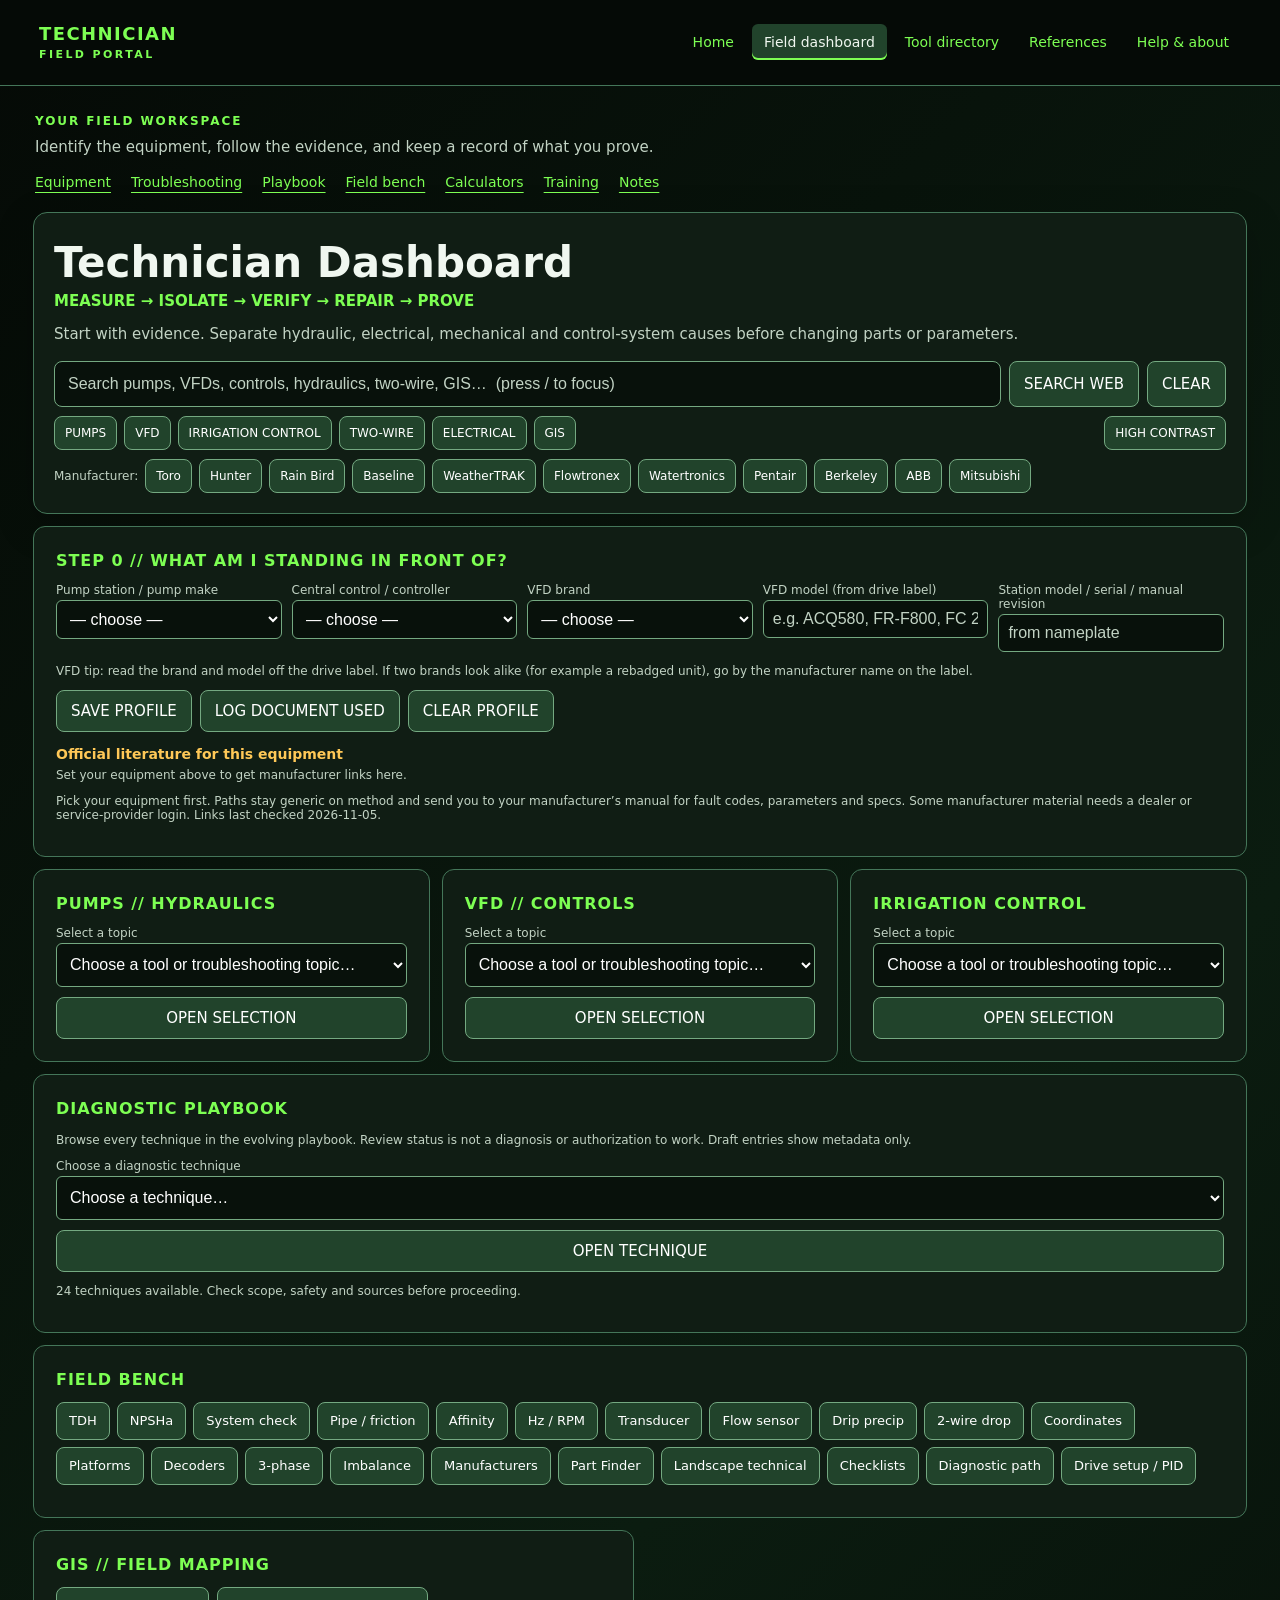
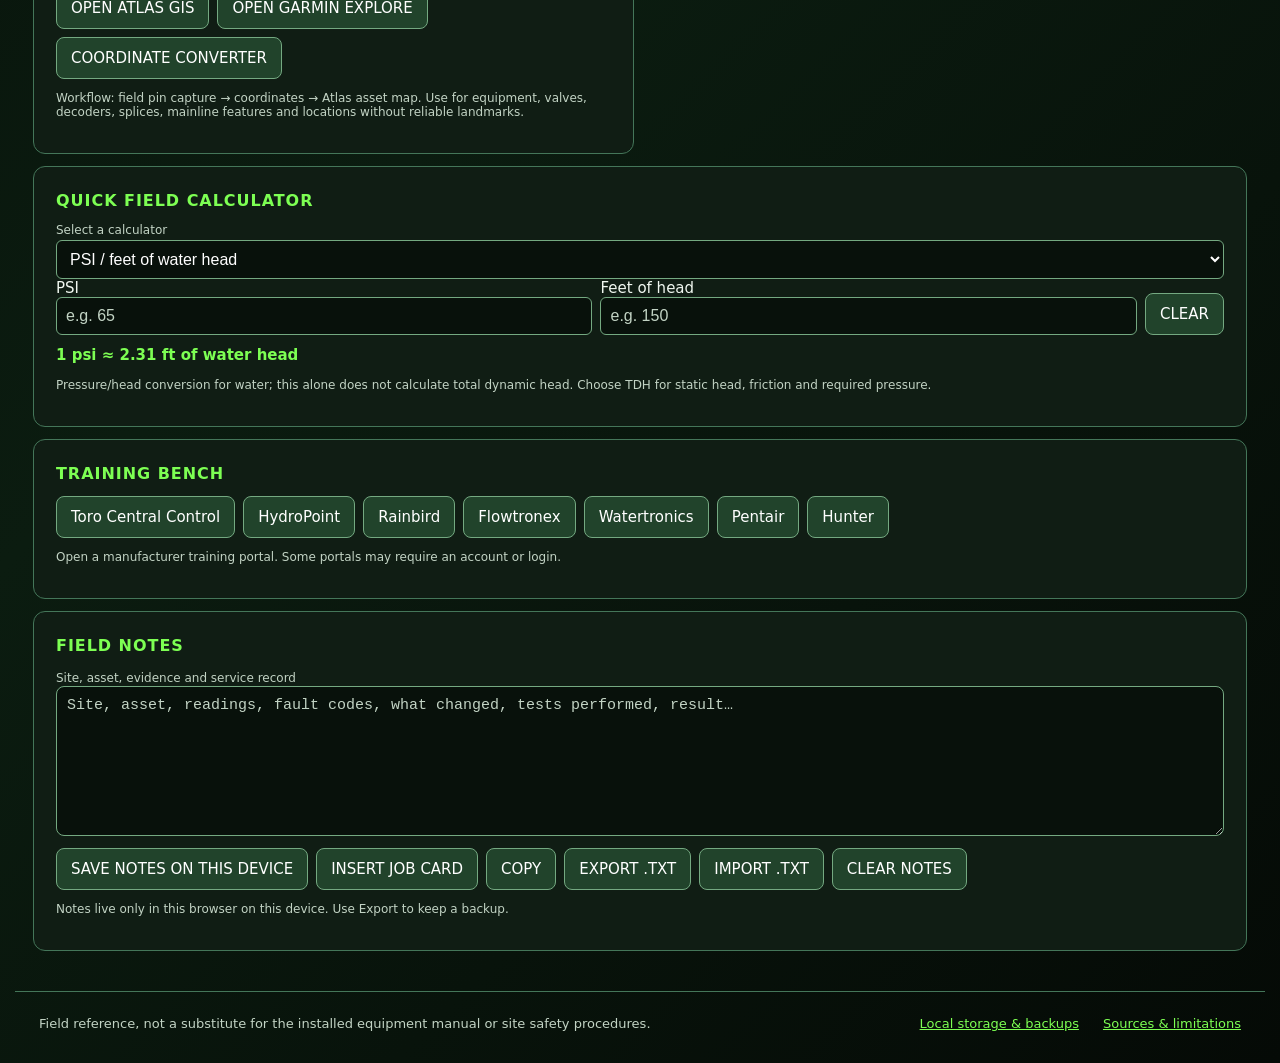
==== commit bd5495ff: "Standardize diagnostic techniques and review workflow Add explicit applicability, safety, provenance" ====
--- a/dashboard.html
+++ b/dashboard.html
@@ -32,7 +32,7 @@
 <a class="skip-link" href="#main">Skip to content</a>
 <header class="site-header"><div class="portal-shell header-inner"><a class="site-brand" href="index.html">TECHNICIAN<span>FIELD PORTAL</span></a><nav class="site-nav" aria-label="Main navigation"><a href="index.html">Home</a><a href="dashboard.html" aria-current="page">Field dashboard</a><a href="tools.html">Tool directory</a><a href="references.html">References</a><a href="help.html">Help &amp; about</a></nav></div></header>
 <main class="wrap" id="main">
-<div class="dashboard-intro"><span class="eyebrow">YOUR FIELD WORKSPACE</span><p>Identify the equipment, follow the evidence, and keep a record of what you prove.</p><nav class="section-nav" aria-label="Dashboard sections"><a href="#prof">Equipment</a><a href="#c1">Troubleshooting</a><a href="#benchCard">Field bench</a><a href="#quickCalculator">Calculators</a><a href="#training">Training</a><a href="#fieldNotes">Notes</a></nav></div>
+<div class="dashboard-intro"><span class="eyebrow">YOUR FIELD WORKSPACE</span><p>Identify the equipment, follow the evidence, and keep a record of what you prove.</p><nav class="section-nav" aria-label="Dashboard sections"><a href="#prof">Equipment</a><a href="#c1">Troubleshooting</a><a href="#diagnosticPlaybook">Playbook</a><a href="#benchCard">Field bench</a><a href="#quickCalculator">Calculators</a><a href="#training">Training</a><a href="#fieldNotes">Notes</a></nav></div>
 <p id="portalRouteStatus" class="portal-status" role="status" hidden></p>
 
 <section class="top"><h1 class="title">Technician Dashboard</h1><div class="motto">MEASURE → ISOLATE → VERIFY → REPAIR → PROVE</div><p class="sub">Start with evidence. Separate hydraulic, electrical, mechanical and control-system causes before changing parts or parameters.</p>
@@ -57,6 +57,8 @@
 <section class="card"><h2>VFD // CONTROLS</h2><div class="items" id="c2"></div></section>
 <section class="card"><h2>IRRIGATION CONTROL</h2><div class="items" id="c3"></div></section>
 
+<section class="card full" id="diagnosticPlaybook"><h2>DIAGNOSTIC PLAYBOOK</h2><p class="small">Browse every technique in the evolving playbook. Review status is not a diagnosis or authorization to work. Draft entries show metadata only.</p><form class="topic-menu" id="techniquePicker"><div class="fld"><label for="techniqueSelect">Choose a diagnostic technique</label><select id="techniqueSelect" required disabled><option value="">Choose a technique…</option></select></div><button id="techniqueOpen" type="submit" disabled>OPEN TECHNIQUE</button></form><p id="techniqueStatus" class="small" role="status"></p></section>
+
 <section class="card full" id="benchCard"><h2>FIELD BENCH</h2><div class="tabs" id="tabs"></div><div id="bench"></div></section>
 
 <section class="card wide"><h2>GIS // FIELD MAPPING</h2><div class="links"><a class="btn" href="https://app.atlas.co/" target="_blank" rel="noopener">OPEN ATLAS GIS</a><a class="btn" href="https://explore.garmin.com/" target="_blank" rel="noopener">OPEN GARMIN EXPLORE</a><button type="button" data-tool="coords">COORDINATE CONVERTER</button></div><p class="small">Workflow: field pin capture → coordinates → Atlas asset map. Use for equipment, valves, decoders, splices, mainline features and locations without reliable landmarks.</p></section>
@@ -76,6 +78,8 @@
 <script src="data/golf-hunter.js"></script>
 <script src="data/golf-rainbird.js"></script>
 <script src="data/golf-toro.js"></script>
+<script src="data/troubleshooting.js"></script>
+<script src="assets/troubleshooting.js"></script>
 <script>
 (()=>{
 const $=s=>document.querySelector(s),$$=s=>[...document.querySelectorAll(s)];
@@ -838,195 +842,66 @@
  h.push('Manual revision/date matches your nameplate and serial number');return h};
 let skipProfile=false;
 function gate(k,s){cur='flow';setTabs();const p=prof();
- $('#bench').innerHTML='<h3>Equipment first</h3><p class="small">Choose what you’re working on so each result can point to the right manufacturer literature. You can skip.</p><div class="fields"><div class="fld"><label for="g_make">Pump station / pump make</label><select id="g_make"></select></div><div class="fld"><label for="g_ctrl">Central control</label><select id="g_ctrl"></select></div><div class="fld"><label for="g_vfdb">VFD brand</label><select id="g_vfdb"></select></div></div><div class="links" style="margin-top:10px"><button type="button" id="g_go">START: '+esc(flows[k].n.toUpperCase())+'</button><button type="button" id="g_skip">SKIP</button></div>';
+ $('#bench').innerHTML='<h3>Equipment first</h3><p class="small">Choose what you’re working on so each result can point to the right manufacturer literature. You can skip.</p>'+techniqueDetails(flows[k])+'<div class="fields"><div class="fld"><label for="g_make">Pump station / pump make</label><select id="g_make"></select></div><div class="fld"><label for="g_ctrl">Central control</label><select id="g_ctrl"></select></div><div class="fld"><label for="g_vfdb">VFD brand</label><select id="g_vfdb"></select></div></div><div class="links" style="margin-top:10px"><button type="button" id="g_go">START: '+esc(flows[k].title.toUpperCase())+'</button><button type="button" id="g_skip">SKIP</button></div>';
  fillSel('#g_make',MAKES,'— choose —');fillSel('#g_ctrl',CTRLS,'— choose —');fillSel('#g_vfdb',VFDS,'— choose —');$('#g_make').value=p.make||'';$('#g_ctrl').value=p.ctrl||'';$('#g_vfdb').value=p.vfdb||'';
  $('#g_go').onclick=()=>{const q2=prof();store.set('tracerProfile',{make:$('#g_make').value,ctrl:$('#g_ctrl').value,vfdb:$('#g_vfdb').value,vfd:q2.vfd||'',model:q2.model||''});drawProfile();skipProfile=true;openFlow(k,false)};
  $('#g_skip').onclick=()=>{skipProfile=true;openFlow(k,false)};scrollBench(s)}
 
 /* ---------- diagnostic paths ---------- */
-const S='De-energize, lock out and verify zero energy before touching conductors or doing insulation tests. Follow your employer’s procedures.';
-const R=(domain,text,measure,search,tool)=>({r:1,domain,text,measure,search,tool});
-const flows={
-wont:{n:"Pump won't build pressure",s:'a',nodes:{
- a:{q:'Is the pump running at full speed, with motor amps near expected for this flow?',o:[['No: low/zero amps or speed below command','e1'],['Yes: speed and amps look normal','b']]},
- e1:R('ELECTRICAL / CONTROL','Pump is not being driven properly. Separate supply, drive and command problems.',['Drive fault/status codes','Voltage on all three phases at drive input and motor','Commanded Hz vs actual Hz and Hand/Auto/remote source','Rotation direction and motor overload state'],'VFD pump will not reach commanded speed troubleshooting'),
- b:{q:'With flow and pressure measured, where does the point sit on the pump curve?',o:[['Flow HIGH, pressure low (running out the curve)','h1'],['Flow LOW, pressure low, noisy or vibrating','c1'],['Flow and pressure both low, amps normal/high, quiet','m1']]},
- h1:R('HYDRAULIC','Demand exceeds what the system restricts: open or broken line, stuck-open valve, failed PRV, too many zones.',['Pressure at pump vs far end of system','Flow vs expected zone demand','Valve positions, PRV settings, mainline leak indicators','Duty point vs pump operating window (BEP vicinity, above MCSF, below runout)'],'pump running out of curve low pressure high flow irrigation mainline break','affinity'),
- c1:R('SUCTION / CAVITATION','Likely air entrainment, restricted suction or insufficient NPSHa.',['Suction gauge (vacuum/pressure)','Strainer/intake condition, water level, suction valve position','Calculated NPSHa vs NPSHr'],'pump low pressure noise cavitation suction air leak troubleshooting','npsh'),
- m1:R('MECHANICAL','Worn or damaged impeller/wear rings, wrong rotation, clogged impeller or slipping coupling.',['Compare shutoff head to curve (if safe)','Rotation, coupling and shaft turning','Impeller clearance/condition at inspection','If required head is very high (around/above 150 psi), verify this station uses the correct multistage or high-head pump design'],'centrifugal pump worn impeller wear ring low pressure diagnosis')}},
-hunt:{n:'Pressure hunting',s:'a',nodes:{
- a:{q:'Does the hunting continue with the VFD in fixed/manual speed?',o:[['Yes, it hunts at fixed speed','h'],['No, only in PID/auto control','b']]},
- h:R('HYDRAULIC / SYSTEM','Demand or system devices are cycling: PRV, check valve, air in line, tank precharge, cycling zones.',['Pressure trace at pump and remote point','Zone sequencing at time of swings','Tank precharge (if present), PRV behavior'],'irrigation pump station pressure fluctuating PRV hunting causes'),
- b:{q:'Is the transducer signal steady and in agreement with a reference gauge?',o:[['No: noisy, drifting or disagreeing','s1'],['Yes: signal is stable and accurate','t1']]},
- s1:R('SENSOR / WIRING','Feedback is unreliable. Fix this before touching PID values.',['mA/V at the drive input vs gauge','Shield termination and routing away from motor leads','Supply voltage and scaling (low/high range)'],'VFD pressure transducer noise 4-20mA shielding scaling','xdcr'),
- t1:R('CONTROL TUNING','Loop is too aggressive or ramps/minimum speed/sleep settings fight the system.',['Record ALL current PID, ramp and min-speed values first','Change one parameter at a time and log the result','Observe at low and high demand'],'VFD booster pump PID tuning hunting acceleration deceleration','vfdsetup')}},
-trip:{n:'VFD / motor trip',s:'a',nodes:{
- a:{q:'What did the drive report?',o:[['Rain Bird CLP/ACLP named alarm (E16/E17/E18/PCH/AIE or Delta alarm)','flow:rbclp'],['Overcurrent / short circuit','oc'],['Ground fault / earth leakage','gf'],['Overload / thermal','ol'],['Over- or under-voltage','uv'],['No fault, but won’t accelerate','ac']]},
- oc:R('ELECTRICAL / MECHANICAL','Possible winding or cable fault, locked rotor/binding, or too-short acceleration ramp.',['Insulation resistance of motor and cable with leads disconnected from the drive','Phase-to-phase resistance balance','Shaft turns freely by hand; ramp time'],'VFD overcurrent fault pump motor insulation resistance test'),
- gf:R('ELECTRICAL','Leakage to ground in motor, cable or moisture ingress; surge damage possible.',['Megger phase-to-ground for motor and cable separately','Look for water in junction box or conduit','Check grounding and drive output filter/length'],'VFD ground fault motor cable megger insulation test'),
- ol:R('HYDRAULIC / MECHANICAL','Motor is loaded beyond nameplate. Often pump running out on the curve, bearing drag or voltage problem.',['Amps vs nameplate FLA/service factor each phase','Flow and TDH vs curve (hydraulic overload?)','Bearing condition, voltage balance'],'VFD motor overload pump running out of curve amps nameplate','affinity'),
- uv:R('SUPPLY','Incoming power or decel energy issue.',['Line voltage at drive during start and run','Voltage imbalance between phases','Deceleration time (overvoltage on stopping)','If Mitsubishi E.OV3 appears, check regenerative-avoidance/decel settings and verify utility voltage is not high at idle','If utility voltage is stable but UV/OV repeats, inspect DC-bus ripple/capacitor health and rectifier condition per drive manual','If OV-at-stop style faults persist after decel checks, evaluate grounding integrity and whether an AC line reactor is required per station/drive guidance'],'VFD overvoltage undervoltage fault pump supply voltage'),
- ac:R('PARAMETERS / PERMISSIVES','Drive is limited by a setting or command source, not necessarily a fault.',['Run/enable permissives and command source (local vs remote)','Current limit, accel time, min/max frequency','Motor data entered correctly; PID setpoint vs feedback'],'VFD will not accelerate pump parameters current limit reference source','hz')}},
-rbclp:{n:'Rain Bird CLP/ACLP alarm map',s:'a',nodes:{
- a:{q:'Which family and alarm pattern best matches the station?',o:[['Mitsubishi alarms (E16/E17/E18/PCH/AIE/ILF/UVT)','m'],['Delta alarms (high/low pressure, overload, phase-loss, ACI-loss)','d'],['Station will not shut down after irrigation','sd'],['Small Platform symptom set (-62 PSI, max starts, prime loss, flow meter fault)','sp']]},
- m:R('RAIN BIRD MITSUBISHI ALARMS','Use alarm-specific checks before broad retuning.',['E16 loss of prime: verify suction condition and related low-pressure/frequency parameters in your current programming guide','E17 pipe break: verify transducer truth first, then review the break-detection parameter group','E18 deadhead: confirm discharge path (master/discharge/zone valves) and deadhead logic settings','PCH precharge error: review precharge limits (for example Pr1175/Pr1176/Pr1177), avoid opening too many valves at once, and stage startup demand lower','AIE analog input / ILF phase-loss: inspect wiring at the drive, transducer scaling and incoming power phase integrity','On large platforms, read detailed VFD fault history directly at the drive if the HMI summary is vague'],'Rain Bird CLP ACLP Mitsubishi alarms E16 E17 E18 AIE ILF troubleshooting','xdcr'),
- d:R('RAIN BIRD DELTA ALARMS','Validate sensor truth and power quality before changing PID or thresholds.',['High/low pressure alarms: compare VFD reading to a known-good gauge','Overload/over-torque alarms: verify pump can turn freely, rotation is correct and demand is within curve','Phase-loss alarms: verify all incoming legs under load and re-torque line/motor terminations','ACI/PID input loss (<4 mA) alarms: inspect 4-20 mA loop wiring, power and transducer health','If power-failure alarms coexist, verify phase monitor health and surge-arrestor indicator lights'],'Rain Bird Delta VFD alarm troubleshooting high low pressure overload phase loss ACI loss','xdcr'),
- sd:R('WAKE / SLEEP & FLOW-SWITCH LOGIC','Shutdown problems are often wake/sleep or flow-switch behavior, not only pressure PID.',['Confirm pressure decay behavior and sleep timing are realistic for site volume and leak profile','Review wake/sleep and flow-switch function settings per your current Rain Bird programming guide before raising thresholds','On CLPRS flow-switch variants, verify sleep-test parameters match the intended mode (Test Timer / Retest Time / Max Retest are often fixed baseline values)','Verify VFD minimum run/rest timers are not masking expected wake/sleep transitions during testing','Test shutdown with known valve states and verify pressure switch/transducer feedback agrees during sleep'],'Rain Bird ACLP station does not shut down wake sleep flow switch troubleshooting'),
- sp:{q:'Which Small Platform symptom is closest?',o:[['Touchscreen reads -62 PSI or pressure is clearly wrong','sp_pt'],['Max starts per hour / rapid cycling','sp_ms'],['Prime loss alarm','sp_pl'],['Flow meter fault or mismatch','sp_fm'],['Power-failure or phase-monitor alarm','sp_pf'],['VFD E.OV# or retries exceeded','sp_vfd']]},
- sp_pt:R('SMALL PLATFORM TRANSDUCER LOOP','Treat this as a signal/scaling path issue before PID changes.',['Compare displayed pressure with a reference gauge','Confirm 4-20 mA loop wiring and signal at the expected PLC/VFD inputs (Input 4/PC on many revisions)','If reading is fixed near -62 PSI, verify VFD-to-PLC communication path and test with a known-good Ethernet cable','Review drive/controller scaling and analog-input mode for this station revision (for example, parameter 267 and DIP input mode where applicable)'],'Rain Bird small platform -62 PSI pressure transducer 4-20mA troubleshooting','xdcr'),
- sp_ms:R('SMALL PLATFORM SHORT CYCLING','Frequent starts are usually demand-driven or leak-driven, not a pure drive problem.',['Find leaks (field, foot valve, filter train, check valve, PRV) before raising start limits','Confirm start/stop delta and wake/sleep timing are reasonable for site volume','Verify check valve and master-valve sealing after shutdown'],'Rain Bird small platform max starts per hour short cycling troubleshooting'),
- sp_pl:R('SMALL PLATFORM PRIME LOSS','Loss-of-prime alarms are commonly suction-side or prime-circuit issues.',['Suction line integrity, foot-valve orientation and open ball valves','Prime-loss kit and regulator setting per your current station guidance','Air leaks at flanges/high points and whether suction lines were fully purged'],'Rain Bird small platform prime loss alarm suction line foot valve troubleshooting','npsh'),
- sp_fm:R('SMALL PLATFORM FLOW METER CHECK','Do not assume the meter is bad until speed, pressure and scaling agree.',['Confirm the station is configured for the correct sensor type (flow switch vs flow meter) and that the flow meter is enabled/installed in HMI logic','Confirm pump is running and compare VFD speed/flow to expected zone demand','For paddlewheel meters: verify K/offset, insertion depth/alignment, optical isolator path and clean sensor body','For magmeters: verify output scaling and input configuration match schematic'],'Rain Bird small platform flow meter fault troubleshooting K factor magmeter','flowcal'),
- sp_pf:R('SMALL PLATFORM POWER / PHASE','Phase-monitor and surge-protection faults can mimic unrelated alarms.',['Verify phase monitor power and output contact state during fault window','Measure all three phases under load for imbalance or dropouts','Inspect surge-arrestor indicators and replace failed modules before retesting'],'Rain Bird small platform phase monitor power failure alarm troubleshooting','imb'),
- sp_vfd:R('SMALL PLATFORM VFD FAULT','Overvoltage/retry faults need power-quality and ramp checks before hardware swaps.',['Read exact VFD alarm history from the drive keypad/log','Compare motor current to nameplate and review thermal/current-limit settings','If E.OV# appears, review accel/decel and line-voltage behavior during stop/start','If the drive shows E.RET (retries exceeded), correct the base fault and review retry count/delay before reset-only attempts','If PS appears after a stop/reset event, clear with PU/EXT and confirm the station returned to the intended remote/auto command source'],'Rain Bird Mitsubishi F800 E.OV retries exceeded troubleshooting','hz')}},
-cav:{n:'Suspected cavitation',s:'a',nodes:{
- a:{q:'Does it get worse at higher flow or when more zones run?',o:[['Yes, worse with high flow','h'],['No, it is steady or random','b']]},
- h:R('HYDRAULIC','Pump is far right on its curve where NPSHr is higher.',['Flow vs curve and NPSHr at that flow','Throttle discharge slightly (if permitted) to see if noise clears','Suction pressure at that flow'],'pump cavitation high flow NPSHr increases with flow','npsh'),
- b:{q:'Found a restriction or air entry on the suction side (strainer, valve, intake level, fittings)?',o:[['Yes','fx'],['No, suction looks clean','n1']]},
- fx:R('SUCTION','Correct it and re-test under load.',['Suction gauge before/after repair','Noise and discharge pressure stability','Amps and flow vs baseline'],'pump suction strainer air leak cavitation symptoms fix'),
- n1:R('NPSH / FLUID','Calculate NPSHa for real conditions: elevation, temperature, lift and friction.',['Water temperature and level','Measured suction pressure','NPSHr from curve at operating flow'],'NPSH available calculation suction lift temperature elevation','npsh')}},
-flow:{n:'Flow reading disagrees',s:'a',nodes:{
- a:{q:'Does the controller reading match the meter’s own local display/output?',o:[['No, they differ','w'],['Yes, they match','b']]},
- w:R('SIGNAL / SCALING','The meter may be fine; units, K-factor/pulse scaling or signal type is off.',['Meter output (pulse/mA) with a meter','Controller scaling units and K-factor','Wiring, shielding and splices'],'flow sensor pulse K factor scaling irrigation controller wrong flow','xdcr'),
- b:{q:'Is the meter installed to spec (straight runs, full pipe, correct size, clean)?',o:[['No, or unknown','i'],['Yes','c']]},
- i:R('INSTALLATION','Turbulence, air or oversizing causes errors.',['Upstream/downstream straight pipe lengths','Pipe full at low flow?','Sensor fouling/debris'],'flow meter straight pipe requirements installation errors'),
- c:R('VERIFY INDEPENDENTLY','Compare with a second source before blaming the meter.',['Flow from pump curve (head, amps)','Tank fill time or portable meter','Pipe velocity from known zone demand'],'verify flow meter accuracy field check clamp-on','pipe')}},
-ctrl:{n:'Controller vs hydraulic',s:'a',nodes:{
- a:{q:'Does the problem remain when you run the station manually at the valve?',o:[['Yes, still wrong','h'],['No, manual works fine','b']]},
- h:R('HYDRAULIC','Fault is in the field/hydraulics, not the controller.',['Pressure/flow at the station','Valve/solenoid condition, strainers, pipe size','Compare with learned or expected flow'],'irrigation valve zone low flow hydraulic troubleshooting','pipe'),
- b:{q:'Is solenoid/decoder voltage and response good at the valve during a command?',o:[['No: low voltage or no response','t'],['Yes: command arrives properly','p']]},
- t:R('TWO-WIRE / ELECTRICAL','Command isn’t reaching the valve reliably.',['Voltage at decoder and at solenoid during command','Line current/signal quality','Splices, surge protection, ground'],'two wire decoder irrigation low voltage troubleshooting current draw'),
- p:R('CONTROLLER CONFIG','Look at stale learned flow, hydraulic tree/sequence, flow zones or schedule conflicts.',['Learned flow history vs measured','Sequence/overlap and capacity settings','Alarm timing and thresholds'],'WeatherTRAK OptiFlow learned flow flow alerts troubleshooting')}},
-sfault:{n:'Station safety fault',s:'a',nodes:{
- a:{q:'Which safety or fault is showing? (Find the cause; do not bypass a safety or raise its setpoint just to clear it.)',o:[['Low discharge pressure','flow:wont'],['High discharge pressure','hp'],['Low inlet pressure / loss of prime / low level','lo'],['Phase fault','ph'],['VFD fault','flow:trip'],['Motor won’t start','flow:nostart']]},
- hp:R('HYDRAULIC / CONTROL','Pressure is above the safety limit. Confirm the reading is real before chasing the pump.',['Reference gauge vs transducer reading','Regulating/PRV valves, closed downstream valves, zones not running','Setpoint, PID overshoot and decel behavior'],'pump station high discharge pressure fault troubleshooting','xdcr'),
- lo:R('SUCTION / SOURCE','Water source, intake or sensing problem.',['Source level and intake/screen condition','Suction valves, strainers, air leaks, prime status','Verify the low-level/low-inlet switch or transducer actually matches reality','If suction-leak monitoring is present (for example Prime Assure), review recent leak-cycle and intake-pressure alerts before teardown'],'pump station low inlet pressure loss of prime low level fault troubleshooting','npsh'),
- ph:R('SUPPLY','Incoming power or phase monitoring problem.',['Voltage on each phase at the service disconnect and at the panel','Fuses/breakers, utility outage or single-phasing','Phase monitor settings, sequence and imbalance thresholds','Surge suppressor indicator state after recent events'],'pump station phase fault phase loss relay troubleshooting')}},
-nostart:{n:'Motor won’t start',s:'a',nodes:{
- a:{q:'Is control power present, and is the station in the right mode with no active fault or safety?',o:[['No: dead panel, fault or safety active','c1'],['Yes: ready and calling to run','b']]},
-  c1:R('CONTROL / PERMISSIVES','Something in the start chain is open.',['Control power and control transformer fuses','E-stop, door and safety interlocks, reset status','HOA/local-remote mode state (HAND is test-only and may bypass safeties)','Alarm/fault history on the panel display'],'pump station will not start control power safety interlock reset'),
- b:{q:'Does the drive or starter respond (contactor pulls in or drive shows run)?',o:[['No response','c2'],['Yes, it energizes','c']]},
- c2:R('COMMAND CHAIN','Run command is not reaching the drive/starter.',['Run command voltage at the drive/starter input','Local/remote/auto mode selection','Permissive relays and PLC output status','On CLP/ACLP variants, confirm required start permissive to the drive (for example clock/flow/PSR path) is present even in manual testing'],'VFD pump will not run start command local remote permissive'),
- c:{q:'What does motor current do while commanded to run?',o:[['No current','o1'],['High current, shaft not turning','m1']]},
- o1:R('ELECTRICAL','Output path is open: contactor, overload, disconnected lead, or winding.',['Output voltage at drive/starter','Overload relay state','Winding continuity and insulation resistance with leads isolated (locked out)'],'3 phase motor no current open winding troubleshooting megger'),
- m1:R('MECHANICAL','Locked rotor or severe binding.',['Shaft turns by hand (locked out)','Bearings, impeller binding, debris or ice','Coupling/shaft condition'],'centrifugal pump motor locked rotor shaft seized troubleshooting')}},
-vib:{n:'Seal leak / noise / vibration',s:'a',nodes:{
- a:{q:'What are you seeing?',o:[['Leak at the mechanical seal','sl'],['Bearing noise or heat','br'],['Vibration or rumbling','b']]},
- sl:R('MECHANICAL','Seals fail from dry running, cavitation, misalignment, shaft runout or contamination. Find why before replacing.',['Leak source: seal vs casing/gland','Shaft runout and alignment','Evidence of dry running or cavitation upstream'],'centrifugal pump mechanical seal failure causes shaft runout alignment'),
- br:R('MECHANICAL','Check lubrication, alignment, load and contamination.',['Bearing temperature and lubrication','Alignment and belt tension (if belt drive)','Radial/axial load from piping strain'],'centrifugal pump bearing failure causes misalignment lubrication'),
- b:{q:'Does vibration change with flow or speed?',o:[['Worse at high or low flow','h'],['Worse at a certain Hz/speed','r'],['Constant at all conditions','al']]},
- h:R('HYDRAULIC','Operating far from best efficiency point or cavitating.',['Flow vs pump curve and BEP','Suction conditions and noise character'],'pump vibration away from best efficiency point recirculation cavitation','npsh'),
- r:R('RESONANCE','A structural or piping resonance at a specific speed.',['Note the Hz where it peaks','Use VFD skip/jump frequency per your manual','Check supports, bases and pipe clamps'],'VFD skip frequency pump resonance vibration','hz'),
- al:R('MECHANICAL','Typical: soft foot, misalignment, imbalance, pipe strain or worn bearings.',['Soft foot and base bolts','Coupling alignment','Impeller condition and pipe strain'],'centrifugal pump vibration alignment soft foot imbalance pipe strain')}},
-fa:{n:'High / low flow alarm',s:'a',nodes:{
- a:{q:'Is the alarm confirmed by an independent source (second meter, pump curve, visual)?',o:[['No / not sure','flow:flow'],['Yes, flow really is high','hi'],['Yes, flow really is low','lw'],['Rain Bird wording: Flow Meter Fault / Pipe Break / Starts Per Hour','flow:rbflow']]},
- hi:R('HYDRAULIC','Real excess flow: break, valve stuck open, damaged heads or overlapping zones.',['Pressure drop vs normal at same station','Which zones are on when it starts','Valve positions, mainline and lateral leak signs'],'irrigation high flow alarm mainline break stuck valve troubleshooting'),
- lw:R('HYDRAULIC / VALVE','Restriction or valves not opening.',['Strainers, filters, partially closed valves','Pump output at this speed vs curve','Valve/solenoid command and voltage'],'irrigation low flow alarm clogged strainer valve not opening troubleshooting','pipe')}},
-rbflow:{n:'Rain Bird flow/pressure alarms',s:'a',nodes:{
- a:{q:'Which Rain Bird alarm pattern is active?',o:[['Flow Meter Fault','fm'],['Pipe Break / High Flow','hf'],['Low Pressure Fault','lp'],['Pressure Transducer Fault','pt'],['Starts Per Hour','sh'],['Filter platform rinse/flush behavior','fi']]},
- fm:R('RAIN BIRD FLOW METER FAULT','This can mean low/no flow plus low pressure after pump run time; it does not automatically prove a bad meter.',['Typical trigger context in Rain Bird training is less than about 3 GPM with low pressure after run time (confirm against your controller revision)','Confirm the commanded pump is truly running (breaker/contactor/VFD status)','Verify controller logic is using the correct sensor type (flow switch vs flow meter) and that the meter is enabled where required','Check discharge path and PRV/filter flushing behavior before replacing the meter','Verify meter signal wiring and controller scaling at the input'],'Rain Bird flow meter fault low flow low pressure troubleshooting','flowcal'),
- hf:R('RAIN BIRD PIPE BREAK / HIGH FLOW','High flow compares measured flow to computed capacity from alarm-flow-per-pump and running pumps.',['Alarm Flow per Pump setting versus actual pump capacity and staged pump count','Leak path, stuck-open valve, or overlap timing when the event starts','Whether the alarm is now blocked hard after repeated auto-resets'],'Rain Bird pipe break high flow alarm flow per pump troubleshooting','pipe'),
- lp:R('RAIN BIRD LOW PRESSURE FAULT','Low pressure may be hydraulic demand, inlet condition, or an expected pump that is not actually running.',['Inlet pressure/lift and suction condition under load','PRV stuck open, active filter flush, and discharge-valve position','Expected running pumps versus actual running pumps (including tripped breakers)'],'Rain Bird low pressure fault irrigation pump station troubleshooting','npsh'),
- pt:R('RAIN BIRD PRESSURE TRANSDUCER FAULT','No valid pressure signal under run conditions is often wiring/scaling/transducer failure, not PID.',['Reference gauge versus displayed pressure and live 4-20 mA signal','Small-platform clue: -62 PSI often indicates loop/scaling or VFD-to-PLC communication setup issues (check Input 4/PC path and comm cable)','Cable/terminal integrity and analog input health (including freeze damage) and verify transducer max scaling value for the installed sensor'],'Rain Bird pressure transducer fault -62 PSI troubleshooting','xdcr'),
- sh:R('RAIN BIRD STARTS PER HOUR','Short cycling usually starts with system demand behavior, not with increasing alarm limits.',['Field leaks, overlap/program timing, hand watering/syringing, and check-valve sealing','Remember: starts are triggered by low pressure and stops by low flow behavior','Adjust wake/sleep margins only after the hydraulic cause is confirmed'],'Rain Bird starts per hour alarm short cycling troubleshooting'),
- fi:R('RAIN BIRD FILTER PLATFORM','Filter issues can mimic pump or flow faults if rinse hydraulics are wrong.',['Confirm rinse discharge goes to atmosphere (not submerged, not into a pressurized line)','Verify rinse-line routing: avoid long runs/multiple bends and avoid downsizing','Check wye strainer and speed regulator on hydraulic piston control tubing','For hydraulic scanning filters, confirm rinse cycle time and rinse pressure (some training references target roughly 17-20 seconds)','For HT stainless screen filters, verify flush speed-cycle setting and full piston stroke before retuning alarms'],'Rain Bird filter platform troubleshooting rinse cycle pressure differential wye strainer')}},
-wtflow:{n:'WeatherTRAK flow alerts',s:'a',nodes:{
- a:{q:'Which WeatherTRAK flow condition are you troubleshooting?',o:[['Controller high flow / mainline break','mh'],['Station high flow','sh'],['Station no flow','sn'],['Leak / extended leak','lk'],['Flow history does not match field evidence','vr']]},
- mh:R('CONTROL / FLOW CONFIG','Treat this as a potential mainline break until proven otherwise. WeatherTRAK logic can stop stations, test for continuing flow, and then close the master valve if break conditions persist.',['Mainline break threshold and delay (1-6 min) in controller/central settings','Whether stations were stacked or overlapping when the alert occurred','Flow after stations stop; if it remains above threshold, find leak path before restart','Audit who issued remote event pause/shut-off and when'],'WeatherTRAK mainline break threshold delay troubleshooting'),
- sh:R('CONTROL / FLOW CONFIG','Station high flow uses learned/assigned station flow plus offsets or station-specific limits. False trips usually come from stale learned values, threshold drift, or hydraulic changes.',['Assigned/learned station flow vs measured station flow','Global offset or station-specific high-flow threshold and delay','Recent nozzle/valve/head changes since the last learn cycle','Whether high-flow events escalated into mainline-break logic'],'WeatherTRAK station high flow learned flow threshold troubleshooting','flowcal'),
- sn:R('CONTROL / FLOW CONFIG','No-flow alerts mean commanded irrigation with little/no measured flow (for example pump start fail, closed isolation/backflow, or scaling error).',['No-flow threshold/delay and any excluded stations','Pump-start/master-valve output state during the event','Upstream isolation/backflow status and station command voltage at valve','If three stations in a row hit no-flow, verify why irrigation was suspended'],'WeatherTRAK station no flow alert troubleshooting pump start master valve'),
- lk:R('CONTROL / LEAK MONITORING','Leak monitoring is evaluated when no scheduled/manual station is running. Extended leak logic supports normally-open master-valve systems while reducing nuisance trips.',['Leak threshold and delay plus extended-leak settings','Whether any station/manual run was active during the event window','If normally-open MV is used, confirm extended-leak closure and reset behavior','Trend overnight flow against baseline and recent alerts'],'WeatherTRAK extended leak detection normally open master valve troubleshooting'),
- vr:R('SIGNAL / SCALING','History mismatches are usually K/offset, wiring/signal, or installation-condition issues before they are software defects.',['Sensor type and K/offset at controller match the meter output/register','Pulse/mA signal at controller input matches live meter output','For FlowHD, verify straight-run and air-vent install guidance; for Flow3, verify register/output selection','Compare alert timestamps with field operations and manual runs'],'WeatherTRAK flow history does not match field readings k factor offset troubleshooting','flowcal')}},
-lflow:{n:'Learned vs measured flow',s:'a',nodes:{
- a:{q:'Has anything changed hydraulically since the flow was learned (nozzles, heads, repairs, valve or zone changes, pump or pressure changes)?',o:[['Yes, something changed','st'],['No / not sure','b']]},
- st:R('CONTROL CONFIG','Learned values may be stale for the new hydraulics. Fix any real problem first, then re-learn per the controller manual.',['What changed and when','Pressure at the station now vs before','Learned flow history vs current measured flow'],'central control learned flow out of date after changes relearn flow'),
- b:{q:'Does an independent flow reading (portable meter, tank fill, pump curve) agree with the flow sensor?',o:[['Yes, the sensor is right','hy'],['No, they differ','flow:flow']]},
- hy:R('HYDRAULIC','Real flow differs from learned: leak, partial blockage, worn valve, overlapping stations, or a pressure shift.',['Station pressure vs normal at the same flow','Which stations run together at alarm time','Valve and strainer condition; signs of a leak'],'irrigation measured flow higher lower than learned flow causes','pipe')}},
-tw:{n:'Two-wire / decoder problem',s:'a',nodes:{
- a:{q:'How much of the system is affected?',o:[['One decoder/station','one'],['A branch or section','br'],['The whole line','all'],['Check expected idle current from decoder count','idle']]},
- idle:R('IDLE CURRENT / INVENTORY','Calculate a decoder-only idle subtotal for the exact family. Nominal figures without tolerances are not pass/fail limits.',['Physical decoder count on the measured path/module, not station or solenoid count','No active stations or master valves; path powered in the specified diagnostic state','Exact controller/decoder family and manufacturer-approved measurement method','Unmodeled devices, path effects and known-good baseline; a current difference alone does not identify a fault'],'decoder standby idle current manufacturer troubleshooting','decoderidle'),
- one:R('DECODER / LOCAL','Likely the decoder, solenoid or its splice at that valve.',['Voltage at the decoder and solenoid resistance (power off)','Splice condition (water ingress)','Swap test with a known-good decoder','If WeatherTRAK, verify local WT2W-LSP/flow-decoder grounding is intact (50 Ω max target)'],'two wire decoder single station not working solenoid resistance splice'),
- br:R('WIRING','Break, bad splice or short on that branch.',['Line current with the branch connected vs isolated','Continuity and insulation to ground on the branch (locked out)','Splices between the last working and first failed decoder','If WeatherTRAK star layout is used, verify WT2W-LSP placement: near controller, every 500 ft or 5 decoders, and at branch ends 25 ft or longer'],'two wire irrigation branch fault locating splice break short','twvd'),
- all:R('ELECTRICAL / CONTROLLER','Controller output, short on the line, ground leakage, or surge damage.',['Line voltage at the controller output and at the far end','Line current draw vs normal','Insulation to ground, surge protection and ground rod condition','If WeatherTRAK, confirm grounding targets: controller 10 Ω max and line surge protectors/flow decoders 50 Ω max'],'two wire decoder line short ground fault surge troubleshooting current draw','twvd')}},
-comm:{n:'Controller offline / comms',s:'a',nodes:{
- a:{q:'Does the controller have power and run its program locally?',o:[['No: dead or not running','pw'],['Yes, it runs but isn’t reporting','b']]},
- pw:R('POWER','Check power before communications.',['Voltage at the controller input and breaker','Transformer/fuse and battery','Display and status LEDs'],'irrigation controller no power transformer fuse troubleshooting'),
- b:{q:'Is the signal strength/antenna indicator healthy and the service/account active?',o:[['No: weak or no signal','sg'],['Signal looks fine','ac']]},
- sg:R('SIGNAL','Antenna or coverage problem.',['Signal strength indicator at the controller','Antenna placement, cable and connectors','Metal enclosure or obstruction effects'],'irrigation controller cellular antenna weak signal troubleshooting'),
- ac:R('ACCOUNT / SOFTWARE','Service, activation or firmware issue.',['Account, activation and subscription status','Firmware version and update availability','Communication alert indicators at controller (for example days-since-ET update / audible alert behavior)','Contact manufacturer support with controller ID and the time it last reported'],'central control controller offline not communicating activation subscription firmware')}},
-pstart:{n:'Pump start / master valve not operating',s:'a',nodes:{
- a:{q:'Does the controller show the pump-start or master-valve output as ON when it should?',o:[['No, output not turning on','cf'],['Yes, it shows ON','b']]},
- cf:R('CONTROLLER CONFIG','Output is not being called.',['Pump-start/master-valve assignment on the running stations','Watering window, pauses, rain or sensor holds, active alarms','Output status in the controller diagnostics','If a single POC is shared (FlowShare/FlowLink style), confirm controller water windows are not overlapping','If a temporary commissioning jumper bypassed the pump-start relay, remove it before returning station to normal operation'],'irrigation controller pump start master valve output not activating'),
- b:{q:'Is voltage present at the relay coil or master-valve solenoid terminals while ON?',o:[['No voltage','wr'],['Voltage present','c']]},
- wr:R('ELECTRICAL','Output path is broken between controller and relay/valve.',['Voltage at the controller output terminals','Fuses, wiring and splices to the relay/valve','Output module health per your manual'],'irrigation pump start relay no voltage controller output troubleshooting'),
- c:{q:'Does the relay/contactor or valve respond when energized?',o:[['No: relay or valve does not act','rl'],['Yes, and the pump station still doesn’t start','flow:nostart']]},
- rl:R('COMPONENT','Coil, relay, contactor or master valve failure.',['Coil resistance and mechanical movement','Relay contacts continuity (locked out)','Replace with known-good and retest'],'pump start relay coil failure irrigation master valve solenoid test')}},
-ptype:{n:'Pump type',pt:1,s:'a',nodes:{
- a:{q:'What type of pump is it? Check the nameplate and how the water reaches the pump.',o:[['Suction lift: pump sits above the water and pulls it up','flow:pt_lift'],['Flooded suction: water level above the pump inlet','flow:pt_flood'],['Vertical turbine: bowls submerged on a lineshaft, motor on top','flow:pt_vt'],['Submersible: pump and motor submerged together','flow:pt_sub'],['Booster: takes pressurized water from a supply','flow:pt_boost'],['Jet pump: ejector (nozzle and venturi) assists suction','flow:pt_jet']]}}},
-pt_lift:{n:'Suction lift pump',pt:1,basis:'Basis: engineering fundamentals and common industry practice, not manufacturer specifications. Minimum submergence, minimum flow, operating range, clearances and adjustment values come from your pump’s manual and curve. Items marked PROBABLE are hypotheses to confirm.',s:'a',nodes:{
- a:{q:'Does it lose prime, pull air, or surge (no pressure after start)?',o:[['Yes: loses prime, surges or sucks air','b'],['No: it primes, but flow is low or it is noisy','c']]},
- b:{q:'With the pump locked out, do the suction line and foot valve hold water or vacuum?',o:[['No: loses water or vacuum','leak'],['Yes: holds','sh']]},
- leak:R('SUCTION AIR LEAK / FOOT VALVE','PROBABLE: Air is entering or water is draining back through the foot valve, a loose or cracked suction fitting, a worn shaft seal, a casing gasket or a strainer lid. Air breaks prime and cuts capacity before it looks like classic cavitation.',['Fill the suction line with the pump off and watch the level drop to test the foot valve and joints','Look for bubbles in a clear section or at the priming port while running','Vacuum gauge: a fluttering or creeping needle points to air; a steady high reading points to lift or restriction','Seal, packing and gasket condition on the suction side','Suction line profile stays below pump and slopes to source with no crowns/high points that trap air','Verify intake pipe joints/material are vacuum-tight; long large-diameter PVC runs are often leak-prone'],'centrifugal pump loses prime suction air leak foot valve troubleshooting','npsh'),
- sh:R('PRIMING DEVICE / PUMP','PROBABLE: Suction is tight but prime is not established or held. For a self-priming pump check the priming chamber level, wear clearances and rotation; for an external priming system check the vacuum pump, ejector or priming valve.',['Casing or priming chamber filled to the level the manual states before start','Rotation and speed (a VFD running slow can also fail to prime)','Prime time against the manufacturer’s expectation for this lift','Priming system operation and any air-release path on the discharge','Prime the intake line and pump casing per OEM procedure before start (unless automated vacuum priming is installed)','If a high-point air relief is installed, confirm it vents trapped air without pulling air during operation'],'self priming centrifugal pump will not prime troubleshooting wear plate clearance'),
- c:{q:'Have you measured suction vacuum at the pump inlet while running at duty flow?',o:[['Yes: high vacuum, noise, flow falling','vp'],['No: not measured yet','m']]},
- m:R('SUCTION / MEASUREMENT','UNKNOWN until suction is measured at the inlet while running at duty flow, not static.',['Vacuum gauge at the suction flange at running flow','Conversion (CALCULATED): 1 inHg is about 1.13 ft of water; 1 psi is 2.31 ft','Actual lift: water level to pump centerline, and strainer or intake condition','Compare running suction with calculated NPSHa and the NPSHr on the curve','Measure lift at the current seasonal water level, not only design water level','Check intake line size versus flow; same-size or one-size-larger suction line is common guidance for lift systems'],'pump suction vacuum gauge reading NPSH lift measure','sys'),
- vp:{q:'As flow increases, what does the suction vacuum pattern look like?',o:[['Vacuum rises rapidly with flow','vr'],['Vacuum rises then suddenly drops as prime is lost','vl'],['Vacuum does not rise as expected and discharge head collapses when flow opens','vi'],['Pattern unclear, but vacuum remains high and unstable','nl']]},
- vr:R('SUCTION RESTRICTION','PROBABLE: Restriction on the suction side (screen, strainer, valve, intake path). A restricted intake commonly shows rapid vacuum rise as flow increases.',['Pressure/vacuum drop across suction-side strainers and valves','Intake screen condition and source level during demand','Suction line sizing/route and high-friction sections'],'suction lift pump restriction rapid rise vacuum gauge troubleshooting','npsh'),
- vl:R('SUCTION AIR LEAK','PROBABLE: Air leak in suction piping or fittings. A common signature is normal vacuum rise, then sudden drop with loss of prime as vacuum opens the leak path.',['Inspect suction-side joints/fittings, especially long PVC runs and any hairline cracks','Watch gauge behavior on shutdown; rising vacuum with water draining back can indicate leak path','Check foot valve seal and suction-line hold test before restart'],'suction lift pump vacuum rises then drops loss of prime air leak','npsh'),
- vi:R('IMPELLER / INTERNAL BLOCKAGE','PROBABLE: Impeller blockage or internal flow restriction. A telltale pattern is weak vacuum-rise response with discharge pressure that deadheads correctly but falls quickly when flow is introduced.',['Compare deadhead pressure to curve versus pressure under flow','Inspect impeller/eye for blockage and wear','Confirm rotation/speed and re-test with clean suction path'],'centrifugal pump impeller blockage deadhead ok pressure falls with flow troubleshooting'),
- nl:R('HYDRAULIC / SUCTION','PROBABLE: High lift plus friction leaves little NPSHa. Atmosphere supports about 34 ft of water at sea level in theory (CALCULATED), and the practical lift is far lower after vapor pressure, suction friction and the pump’s NPSHr. Warmer water, a falling water level or a fouled strainer each reduce NPSHa.',['Actual lift now versus at installation (water level change)','Vacuum drop across strainer, screen and foot valve','Suction pipe size, length and velocity at flow','NPSHa minus NPSHr at the real flow','Compare measured lift to the station or pump model limits; many packaged lift systems de-rate pressure as lift increases','If the line has crests/high points, rework venting or routing before chasing pump internals'],'suction lift pump cavitation NPSHa reduce lift larger suction pipe','sys')}},
-pt_flood:{n:'Flooded suction pump',pt:1,basis:'Basis: engineering fundamentals and common industry practice, not manufacturer specifications. Minimum submergence, minimum flow, operating range, clearances and adjustment values come from your pump’s manual and curve. Items marked PROBABLE are hypotheses to confirm.',s:'a',nodes:{
- a:{q:'Compare suction pressure at the pump while running at duty flow with the static (pump off) value.',o:[['Drops a lot when running','b'],['Little change, still noisy or low flow','c'],['Not measured','m']]},
- m:R('SUCTION / MEASUREMENT','UNKNOWN until suction pressure is measured static and running.',['Suction gauge static and at duty flow, same gauge','Discharge pressure and flow at the same time','Water level, water temperature and elevation for NPSHa'],'flooded suction pump measure suction pressure running versus static NPSH','sys'),
- b:{q:'Is any suction valve partly closed, or a strainer, screen or intake plugged?',o:[['Yes or unsure','r1'],['No: valves open, screens clean','p1']]},
- r1:R('SUCTION RESTRICTION','PROBABLE: A large drop from static to running suction pressure means friction or a restriction between the source and the pump inlet.',['Pressure on both sides of each strainer, valve and screen','Valve position: confirm fully open (a disc can come loose from its stem)','Intake screen debris and water level','Verify gauge accuracy before concluding'],'pump suction strainer plugged pressure drop flooded suction troubleshooting'),
- p1:R('SUCTION PIPING','PROBABLE: Suction velocity or friction is too high for the flow, or air is trapped. Flooded suction helps NPSHa but does not guarantee it.',['Suction pipe size and velocity at flow (Pipe velocity tool)','Elbows or reducers close to the inlet; eccentric reducers are commonly installed flat side up on horizontal suction so air does not trap (confirm in your pump manual)','High points in the suction line that trap air, and venting','NPSHa versus NPSHr at the operating flow','Check inlet submergence against inlet velocity; conservative field guidance is about 1 ft submergence per 1 ft/s unless OEM says otherwise'],'flooded suction pump air trapped suction piping eccentric reducer cavitation','pipe'),
- c:{q:'Is there a vortex or air entry at the intake (low level, inlet near the surface, wall or a tank outlet)?',o:[['Yes or likely','v'],['No','n']]},
- v:R('INTAKE / AIR ENTRAINMENT','PROBABLE: Air drawn in at the intake gives noise, surging and falling head, which sounds like cavitation but is a different cause.',['Water level versus the submergence your pump manufacturer or intake guidance requires','Surface vortices, swirl, and returns dropping water near the intake','Air in a clear pipe section or at a high-point vent','Level control setpoints on the tank, pond or wet well','In wells or wet wells, verify inlet-to-wall clearance per pump type and manufacturer guidance (common references: submersible about 0.25D, line-shaft turbine about 0.75D)'],'pump intake vortex air entrainment submergence wet well troubleshooting'),
- n:R('HYDRAULIC / NPSH','UNKNOWN until NPSHa is calculated. Hot water, high elevation, long suction friction, or running far right on the curve (higher NPSHr) can still cause cavitation.',['NPSHa with the System check tool, using a negative lift for flooded suction','Operating flow on the curve versus BEP and NPSHr at that flow','Water temperature'],'flooded suction pump cavitation NPSHa NPSHr operating point','sys')}},
-pt_vt:{n:'Vertical turbine pump',pt:1,basis:'Basis: engineering fundamentals and common industry practice, not manufacturer specifications. Minimum submergence, minimum flow, operating range, clearances and adjustment values come from your pump’s manual and curve. Items marked PROBABLE are hypotheses to confirm.',x:'Wet wells, vaults and ponds can be confined spaces. Rig and lift only at the manufacturer’s lifting points, and keep clear of the open discharge head and column during pulls.',s:'a',nodes:{
- a:{q:'Do you know the static and pumping (drawdown) water level at this flow?',o:[['Yes: measured or readable','b'],['No: not available','m']]},
- m:R('SUCTION / MEASUREMENT','UNKNOWN: A turbine has no suction gauge. The water level over the first bowl is the suction condition.',['Static and pumping water level at running flow (sounder, airline or transducer as installed)','Discharge pressure at the head and flow at the same time','Setting depth and bowl data from the pump record, and the curve for this model'],'vertical turbine pump measure pumping water level drawdown submergence','sys'),
- b:{q:'Is the pumping level close to the first bowl, or falling over time?',o:[['Yes: low submergence or falling level','s1'],['No: plenty of submergence','c']]},
- s1:R('HYDRAULIC / SUBMERGENCE','PROBABLE: Too little submergence over the first impeller gives cavitation and vortexing. The requirement (NPSHr plus minimum submergence) comes from the manufacturer.',['Minimum submergence in the manual versus actual pumping level','Seasonal or drought decline in the source; wet well or pond level control','Swirl or vortex at the intake','Setting depth and bowl position in the pump record'],'vertical turbine pump minimum submergence vortex cavitation NPSH'),
- c:{q:'Compared with the curve at the measured flow, is total head low? Total head is lift to the surface plus discharge pressure plus column loss.',o:[['Head or flow low versus the curve','d'],['Matches the curve but vibration, noise or amps are odd','e']]},
- d:R('MECHANICAL / HYDRAULIC','PROBABLE (confirm one at a time): impeller lateral setting wrong or impellers worn, bowl wear, wrong rotation or speed, a column or discharge head leak, a broken lineshaft or coupling, a closed or partly closed valve, air, or sand.',['Rotation and VFD output frequency','Impeller adjustment per the manufacturer’s procedure for the motor type (hollow shaft or solid shaft)','Column joints, discharge head, check valve and air/vacuum release valve operation','Lineshaft coupling integrity and thread orientation for this model (some turbine couplings are left-handed)','Amps versus the curve brake horsepower at the measured head and flow','Sand or debris in the water (wears bowls)'],'vertical turbine pump low flow low pressure impeller adjustment bowl wear troubleshooting','affinity'),
- e:R('MECHANICAL','PROBABLE: Vibration or noise at a normal operating point points to lineshaft bearings or lubrication, a bent shaft, driver and discharge head misalignment, resonance, or intake turbulence.',['Vibration at the motor and discharge head versus speed (VFD resonance and skip frequencies per the manual)','Lineshaft lubrication: oil tube drip rate or water supply to the bearings, per the manual','Motor thrust bearing condition and non-reverse ratchet','Base alignment and piping strain at the discharge head'],'vertical turbine pump vibration lineshaft bearing lubrication resonance VFD')}},
-pt_sub:{n:'Submersible pump',pt:1,basis:'Basis: engineering fundamentals and common industry practice, not manufacturer specifications. Minimum submergence, minimum flow, operating range, clearances and adjustment values come from your pump’s manual and curve. Items marked PROBABLE are hypotheses to confirm.',x:'Submerged cable and motor can hold dangerous voltage. Lock out and verify before pulling the pump; rig at the manufacturer’s lifting points; treat wet wells and vaults as confined spaces.',s:'a',nodes:{
- a:{q:'Is the motor tripping on overload, drawing unbalanced amps, or reading low insulation resistance?',o:[['Yes: overload, imbalance or low insulation resistance','el'],['No: it runs, but flow or pressure is low or it is noisy','b']]},
- el:R('ELECTRICAL','PROBABLE (confirm with measurements): damaged cable or splice, water ingress to the motor, supply imbalance, a VFD output problem (long cable, voltage spikes), or the pump binding from sand or debris.',['Insulation resistance: cable alone versus cable and motor, compared with the manufacturer’s minimum and earlier readings','Phase resistance balance, voltage and current per phase','Cable splice and cable condition; voltage drop over the cable run','VFD output filter or reactor requirements for this motor and cable length, per the manufacturer','Cooling flow past the motor, per the manual'],'submersible motor insulation resistance megger cable testing troubleshooting','imb'),
- b:{q:'Is the water level near the pump intake, or could air or a vortex enter at the intake?',o:[['Low level or vortex possible','lv'],['Level is fine','c']]},
- lv:R('SUCTION / SUBMERGENCE','PROBABLE: Low submergence causes air entrainment and can reduce motor cooling. Minimum submergence and cooling requirements come from the manufacturer.',['Water level versus the manufacturer’s minimum submergence','Level control and float or transducer settings','Intake screen condition and distance from walls or the surface','Motor temperature if monitored'],'submersible pump minimum submergence cooling air entrainment vortex'),
- c:{q:'Where is it operating: far from the curve, or at reduced VFD speed?',o:[['Far right (low head, high flow) or near shutoff','up'],['Reduced speed on a VFD','vfd'],['Normal point on the curve','cr']]},
- up:R('HYDRAULIC / MECHANICAL','PROBABLE: Staged pumps are built for an operating range. Far-right operation can cause upthrust and wear; near shutoff causes heat, recirculation and downthrust. Limits come from the manufacturer.',['Flow and head versus the curve and the manufacturer’s allowable range','Discharge valve, check valve and system pressure changes','Pressure setpoint and PID behavior on a VFD','Motor amps versus nameplate'],'submersible pump upthrust operating range runout shutoff troubleshooting','affinity'),
- vfd:R('CONTROL / COOLING','PROBABLE: At reduced speed the flow past the motor falls. Below the manufacturer’s minimum speed or flow the motor may overheat.',['Programmed minimum frequency versus the manufacturer’s minimum','Cooling flow past the motor or the cooling sleeve in this installation','Motor temperature if monitored','Pump head at minimum speed versus system static head (it may not deliver at all)'],'submersible motor minimum speed VFD cooling flow sleeve','affinity'),
- cr:R('MECHANICAL / HYDRAULIC','UNKNOWN until head and flow are compared with the curve. Look for sand wear, rotation, a clogged intake screen, a discharge leak or a stuck check valve.',['Head and flow versus the curve at the actual speed','Rotation and amps per phase','Intake screen, check valve and discharge piping','Sand or debris in the water'],'submersible pump low flow low pressure worn impeller intake screen check valve troubleshooting')}},
-pt_boost:{n:'Booster pump',pt:1,basis:'Basis: engineering fundamentals and common industry practice, not manufacturer specifications. Minimum submergence, minimum flow, operating range, clearances and adjustment values come from your pump’s manual and curve. Items marked PROBABLE are hypotheses to confirm.',s:'a',nodes:{
- a:{q:'Does inlet pressure at the booster drop when it runs?',o:[['Yes: inlet pressure collapses at running flow','b'],['No: inlet stays steady','c'],['Not measured','m']]},
- m:R('MEASUREMENT','UNKNOWN: A booster only adds to what the supply provides, so you need inlet pressure, outlet pressure and flow together.',['Inlet and outlet pressure at the same time at running flow; the difference is the head the pump adds (CALCULATED: psi × 2.31 = ft)','Static (pump off) versus running inlet pressure','Flow at the same moment, compared with the curve'],'booster pump measure inlet outlet pressure differential head curve'),
- b:{q:'Can the supply (main, tank or upstream pump) deliver the booster’s flow?',o:[['No or unsure: limited or fed by another pump','sup'],['Yes: supply is adequate','c']]},
- sup:R('SUPPLY / SUCTION','PROBABLE: Booster demand exceeds the supply, so inlet pressure collapses, NPSHa falls, and the booster cavitates or trips on its low-suction safety. Repairing the pump will not fix the supply. Do not defeat or lower the low-suction cutoff to keep it running.',['Upstream pressure, valves, strainers and backflow or PRV assemblies (pressure drop across each)','Upstream pump or tank capability at this flow','Low-suction cutoff setpoint versus actual inlet pressure, and that the sensor reads true','NPSHa (CALCULATED): absolute inlet pressure × 2.31 minus vapor head. In the System check tool use inlet gauge psi × 2.31 as a negative lift with suction length 0'],'booster pump low inlet pressure cavitation supply NPSHa low suction cutoff','sys'),
- c:{q:'How is it operating?',o:[['Near shutoff, hot, or cycling on and off','low'],['High flow, running out the curve','high'],['Neither: head or flow does not match the curve','cur']]},
- low:R('HYDRAULIC / CONTROL','PROBABLE: Low-flow operation heats the water in the casing and causes recirculation, vibration and seal or bearing damage. Short cycling stresses the motor and starter. The minimum flow comes from the manual.',['Casing and seal temperature and noise','Minimum continuous flow in the manual versus actual flow','Pressure setpoint, deadband, tank precharge and check valve','VFD minimum speed and sleep or boost settings'],'booster pump minimum flow shutoff overheating short cycling pressure tank VFD sleep'),
- high:R('HYDRAULIC','PROBABLE: More flow than designed (open lines, a break) moves the pump right on the curve, where NPSHr and motor load rise, while inlet pressure falls.',['Flow versus design and versus the curve','Inlet pressure at that flow','Motor amps versus nameplate','Downstream leaks or valves stuck open'],'booster pump running out of curve high flow overload cavitation','sys'),
- cur:R('MECHANICAL / HYDRAULIC','UNKNOWN until the differential head and flow are compared with the curve. A mismatch can come from rotation or speed, wear, instrument error, or a changed system.',['Rotation and VFD speed','Gauge and transducer accuracy','Impeller diameter and wear','Strainers and valves in the discharge'],'booster pump low pressure differential head curve wear rotation troubleshooting','affinity')}},
-pt_jet:{n:'Jet pump',pt:1,basis:'Basis: engineering fundamentals and common industry practice, not manufacturer specifications. Minimum submergence, minimum flow, operating range, clearances and adjustment values come from your pump’s manual and curve. Items marked PROBABLE are hypotheses to confirm.',s:'a',nodes:{
- a:{q:'Does it prime and hold pressure?',o:[['No: loses prime or no pressure','p'],['Yes: it primes, but flow or pressure is low','q']]},
- p:R('SUCTION AIR / FOOT VALVE','PROBABLE: A jet pump needs tight suction and drive piping. Air in the suction line, a leaking foot valve or an empty casing stops it from priming.',['Casing and pipes filled with water per the manual before start','Foot valve seat and all fittings (on a two-pipe deep-well system check both pipes)','Vacuum and pressure gauges steady or fluttering','Rotation'],'jet pump loses prime foot valve air leak troubleshooting'),
- q:{q:'Has the ejector (nozzle and venturi) been checked for plugging, wear, or a mismatch with the well depth?',o:[['Not checked, or suspect it','ej'],['Checked and clean','pc']]},
- ej:R('EJECTOR','PROBABLE: The nozzle and venturi pair sets performance for a given depth and pressure. Plugging from sand or scale, wear, or the wrong combination reduces flow and priming ability.',['Installed nozzle and venturi part numbers versus the manufacturer’s performance table for your depth','Inspect and clean them with the pump locked out and depressurized','Foot valve screen or strainer','Pressure switch, regulator and tank precharge'],'jet pump nozzle venturi ejector plugged performance table well depth'),
- pc:R('HYDRAULIC','UNKNOWN: A jet pump recirculates part of its flow, so efficiency is low and output falls as the water level (drawdown) falls. Compare pressure and flow with the manufacturer’s performance table at the actual depth.',['Depth to water now versus at installation','Pressure and flow versus the table','Motor amps versus nameplate','Pressure-control valve on the return line, if fitted'],'jet pump low flow low pressure drawdown water level performance curve')}}
-
-};
-function openFlow(k,s){if(!flows[k].pt&&!prof().make&&!prof().vfdb&&!skipProfile){gate(k,s);return}cur='flow';setTabs();const f=flows[k];const path=[];
- const draw=id=>{const n=f.nodes[id];let h='<h3>'+esc(f.n)+'</h3><div class="safety">'+S+'</div>'+(f.x?'<div class="safety">'+esc(f.x)+'</div>':'')+(f.basis?'<div class="small">'+esc(f.basis)+'</div>':'');
+let diagnosticLibrary=null,diagnosticError='';
+try{
+ if(!globalThis.TRACER_TECHNIQUES_API)throw new Error('Troubleshooting validation script did not load.');
+ diagnosticLibrary=globalThis.TRACER_TECHNIQUES_API.validate(globalThis.TRACER_TROUBLESHOOTING,[...Object.keys(tools),'vfdsetup']);
+}catch(error){
+ diagnosticError='Troubleshooting content is unavailable: '+error.message+' Reload the page or report this content problem. Calculators and saved notes remain available.';
+ console.error(diagnosticError);
+ const status=$('#portalRouteStatus');status.hidden=false;status.textContent=diagnosticError;
+}
+const flows=diagnosticLibrary?diagnosticLibrary.techniques:{};
+const reviewLabels={'draft':'Draft — not available for field use','needs-review':'Needs technical review','reviewed':'Technically reviewed'};
+const evidenceLabels={'field-guidance':'Field guidance — not manufacturer-verified','engineering-guidance':'Engineering guidance — not manufacturer specifications','manufacturer-backed':'Manufacturer-backed references — verify installed applicability'};
+function techniqueDetails(f){
+ const list=items=>'<ul>'+items.map(item=>'<li>'+esc(item)+'</li>').join('')+'</ul>';
+ return '<p class="'+(f.review.status==='reviewed'?'small':'safety')+'"><strong>'+esc(reviewLabels[f.review.status])+'</strong> · Revision '+f.revision+' · '+esc(evidenceLabels[f.evidence.kind])+'</p>'+
+ '<details class="vfd-section"><summary>Scope, safety prerequisites, sources &amp; verification</summary><p><strong>Symptom:</strong> '+esc(f.symptom)+'</p><h4>Applies to</h4>'+list(f.appliesTo)+'<h4>Safety prerequisites</h4>'+list(f.safetyPrerequisites)+
+ '<h4>Evidence &amp; sources</h4><p>'+esc(f.evidence.note)+'</p>'+(f.evidence.sources.length?'<ul>'+f.evidence.sources.map(source=>'<li>'+esc(source.title)+' · '+esc(source.revision)+' · '+esc(source.locator)+(source.url?' · <a href="'+esc(source.url)+'" target="_blank" rel="noopener">Open source</a>':'')+'</li>').join('')+'</ul>':'<p>No verified path-level citation is recorded. Search results and equipment-library links are not source approval.</p>')+
+ '<h4>Review record</h4><p>'+esc(f.review.note)+' Last technical review: '+esc(f.review.reviewedOn||'not recorded')+'.</p><h4>Verification criteria</h4>'+list(f.verification)+'</details>';
+}
+function diagnosticNote(k,f,path,n){
+ return '[Diagnostic: '+f.title+']\nTechnique: '+k+' | Revision: '+f.revision+' | '+reviewLabels[f.review.status]+'\n'+
+ evidenceLabels[f.evidence.kind]+'\nSymptom: '+f.symptom+'\nApplies to: '+f.appliesTo.join('; ')+
+ '\nSafety: '+diagnosticLibrary.safety+' '+f.safetyPrerequisites.join(' ')+'\nPath: '+path.join(' → ')+' → '+n.domain+
+ '\nAssessment (confirm, not a diagnosis): '+n.assessment+'\nMeasure / check: '+n.measurements.join('; ')+
+ '\nVerification: '+f.verification.join('; ')+'\nEvidence: '+f.evidence.note+
+ '\nSources: '+(f.evidence.sources.map(source=>source.title+' | '+source.revision+' | '+source.locator+(source.url?' | '+source.url:'')).join('; ')||'No verified path-level citation recorded')+
+ '\nReview: '+f.review.note+' | Last technical review: '+(f.review.reviewedOn||'not recorded');
+}
+function initTechniquePicker(){
+ const select=$('#techniqueSelect'),status=$('#techniqueStatus');
+ if(diagnosticError){status.textContent=diagnosticError;return}
+ Object.entries(flows).sort(([,a],[,b])=>a.title.localeCompare(b.title)).forEach(([key,technique])=>{
+  const option=document.createElement('option');option.value=key;option.textContent=technique.title+' — '+reviewLabels[technique.review.status];select.appendChild(option);
+ });
+ select.disabled=false;$('#techniqueOpen').disabled=false;
+ status.textContent=Object.keys(flows).length+' techniques available. Check scope, safety and sources before proceeding.';
+ $('#techniquePicker').onsubmit=event=>{event.preventDefault();if(select.value)openFlow(select.value,true)};
+}
+function openFlow(k,s){
+ if(diagnosticError||!Object.hasOwn(flows,k)){
+  cur='flow';setTabs();$('#bench').innerHTML='<h3>Troubleshooting unavailable</h3><p role="alert">'+esc(diagnosticError||'That diagnostic technique does not exist. Choose a dashboard topic or report the broken link.')+'</p>';scrollBench(s);return;
+ }
+ const f=flows[k];
+ if(f.review.status==='draft'){cur='flow';setTabs();$('#bench').innerHTML='<h3>'+esc(f.title)+'</h3>'+techniqueDetails(f)+'<p class="safety">Draft techniques cannot be run as field guidance. Complete technical review before changing the status.</p>';scrollBench(s);return}
+ if(!f.equipmentOptional&&!prof().make&&!prof().vfdb&&!skipProfile){gate(k,s);return}
+ cur='flow';setTabs();const path=[];
+ const draw=id=>{const n=f.nodes[id];let h='<h3>'+esc(f.title)+'</h3><div class="safety">'+esc(diagnosticLibrary.safety)+'</div><div class="safety"><strong>Before proceeding:</strong><ul>'+f.safetyPrerequisites.map(text=>'<li>'+esc(text)+'</li>').join('')+'</ul></div>'+techniqueDetails(f);
   if(path.length)h+='<div class="small">'+path.map(esc).join(' → ')+'</div>';
-  if(n.r){h+=`<div class="res"><b>Most likely area: ${esc(n.domain)}</b><br>${esc(n.text)}<br><br>Measure / check:<ul>${n.measure.map(m=>'<li>'+esc(m)+'</li>').join('')}</ul>Confirm in your manual:<ul>${hints(n.domain).map(m=>'<li>'+esc(m)+'</li>').join('')}</ul>Make the smallest justified change, then prove it under operating conditions.</div><div class="links" id="lit" style="margin-top:10px"></div><div class="links" style="margin-top:10px"><button type="button" id="fs">SEARCH THIS</button>${n.tool?'<button type="button" id="ft2">'+(n.tool==='vfdsetup'?'OPEN DRIVE SETUP GUIDE':'OPEN CALCULATOR')+'</button>':''}<button type="button" id="fn">LOG TO NOTES</button><button type="button" id="fr">START OVER</button></div>`}
-  else h+=`<div class="q">${esc(n.q)}</div><div class="opts">${n.o.map((o,i)=>`<button type="button" data-i="${i}">${esc(o[0])}</button>`).join('')}</div>${path.length?'<div class="links" style="margin-top:10px"><button type="button" id="fr">START OVER</button></div>':''}`;
+  if(n.result){h+=`<div class="res"><b>Area to investigate (not a confirmed diagnosis): ${esc(n.domain)}</b><br>${esc(n.assessment)}<br><br>Measure / check:<ul>${n.measurements.map(m=>'<li>'+esc(m)+'</li>').join('')}</ul>Confirm in your manual:<ul>${hints(n.domain).map(m=>'<li>'+esc(m)+'</li>').join('')}</ul><strong>Verify the result:</strong><ul>${f.verification.map(item=>'<li>'+esc(item)+'</li>').join('')}</ul>Make the smallest justified change, then prove it under operating conditions.</div><div class="links" id="lit" style="margin-top:10px"></div><div class="links" style="margin-top:10px"><button type="button" id="fs">SEARCH THIS</button>${n.tool?'<button type="button" id="ft2">'+(n.tool==='vfdsetup'?'OPEN DRIVE SETUP GUIDE':'OPEN CALCULATOR')+'</button>':''}<button type="button" id="fn">LOG TO NOTES</button><button type="button" id="fr">START OVER</button></div>`}
+  else h+=`<div class="q">${esc(n.question)}</div><div class="opts">${n.options.map((option,i)=>`<button type="button" data-i="${i}">${esc(option.label)}</button>`).join('')}</div>${path.length?'<div class="links" style="margin-top:10px"><button type="button" id="fr">START OVER</button></div>':''}`;
   $('#bench').innerHTML=h;
-  if(n.r){litButtons($('#lit'),n.search.split(' ').slice(0,5).join(' '));$('#fs').onclick=()=>go(withBrand(n.search));if(n.tool)$('#ft2').onclick=()=>openTool(n.tool,true);$('#fn').onclick=()=>appendNote(`[Diagnostic: ${f.n}] Path: ${path.join(' → ')} → ${n.domain}. Next: ${n.measure.join('; ')}`)}
-  $$('#bench .opts button').forEach(b=>b.onclick=()=>{const o=n.o[b.dataset.i];if(o[1].startsWith('flow:')){openFlow(o[1].slice(5),true);return}path.push(o[0]);draw(o[1])});
-  const r=$('#fr');if(r)r.onclick=()=>{path.length=0;draw(f.s)}};draw(f.s);scrollBench(s)}
+  if(n.result){litButtons($('#lit'),n.search.split(' ').slice(0,5).join(' '));$('#fs').onclick=()=>go(withBrand(n.search));if(n.tool)$('#ft2').onclick=()=>openTool(n.tool,true);$('#fn').onclick=()=>appendNote(diagnosticNote(k,f,path,n))}
+  $$('#bench .opts button').forEach(b=>b.onclick=()=>{const option=n.options[b.dataset.i];if(option.next.startsWith('flow:')){openFlow(option.next.slice(5),true);return}path.push(option.label);draw(option.next)});
+  const r=$('#fr');if(r)r.onclick=()=>{path.length=0;draw(f.start)}};draw(f.start);scrollBench(s)}
 
 /* ---------- commissioned drive setup ---------- */
 const VFD_PROFILES={
@@ -1488,13 +1363,15 @@
 
 /* ---------- portal entry links ---------- */
 function initPortalRoute(){
- const key=new URLSearchParams(window.location.search).get('tool');
+ const params=new URLSearchParams(window.location.search),technique=params.get('technique');
+ if(technique){openFlow(technique,true);return}
+ const key=params.get('tool');
  if(!key)return;
  if(key==='check'){openCheck();scrollBench(true);return}
  if(Object.hasOwn(tools,key)||['vfdsetup','plat','dec','lib','landscape','filters','pfind'].includes(key)){openTool(key,true);return}
  const status=$('#portalRouteStatus');status.hidden=false;status.textContent='That tool link is not available. Choose a tool from the directory or the dashboard menus.';
 }
 
-setTabs();drawProfile();initQuickCalculators();initPortalRoute();
+setTabs();drawProfile();initQuickCalculators();initTechniquePicker();initPortalRoute();
 })();
 </script></body></html>
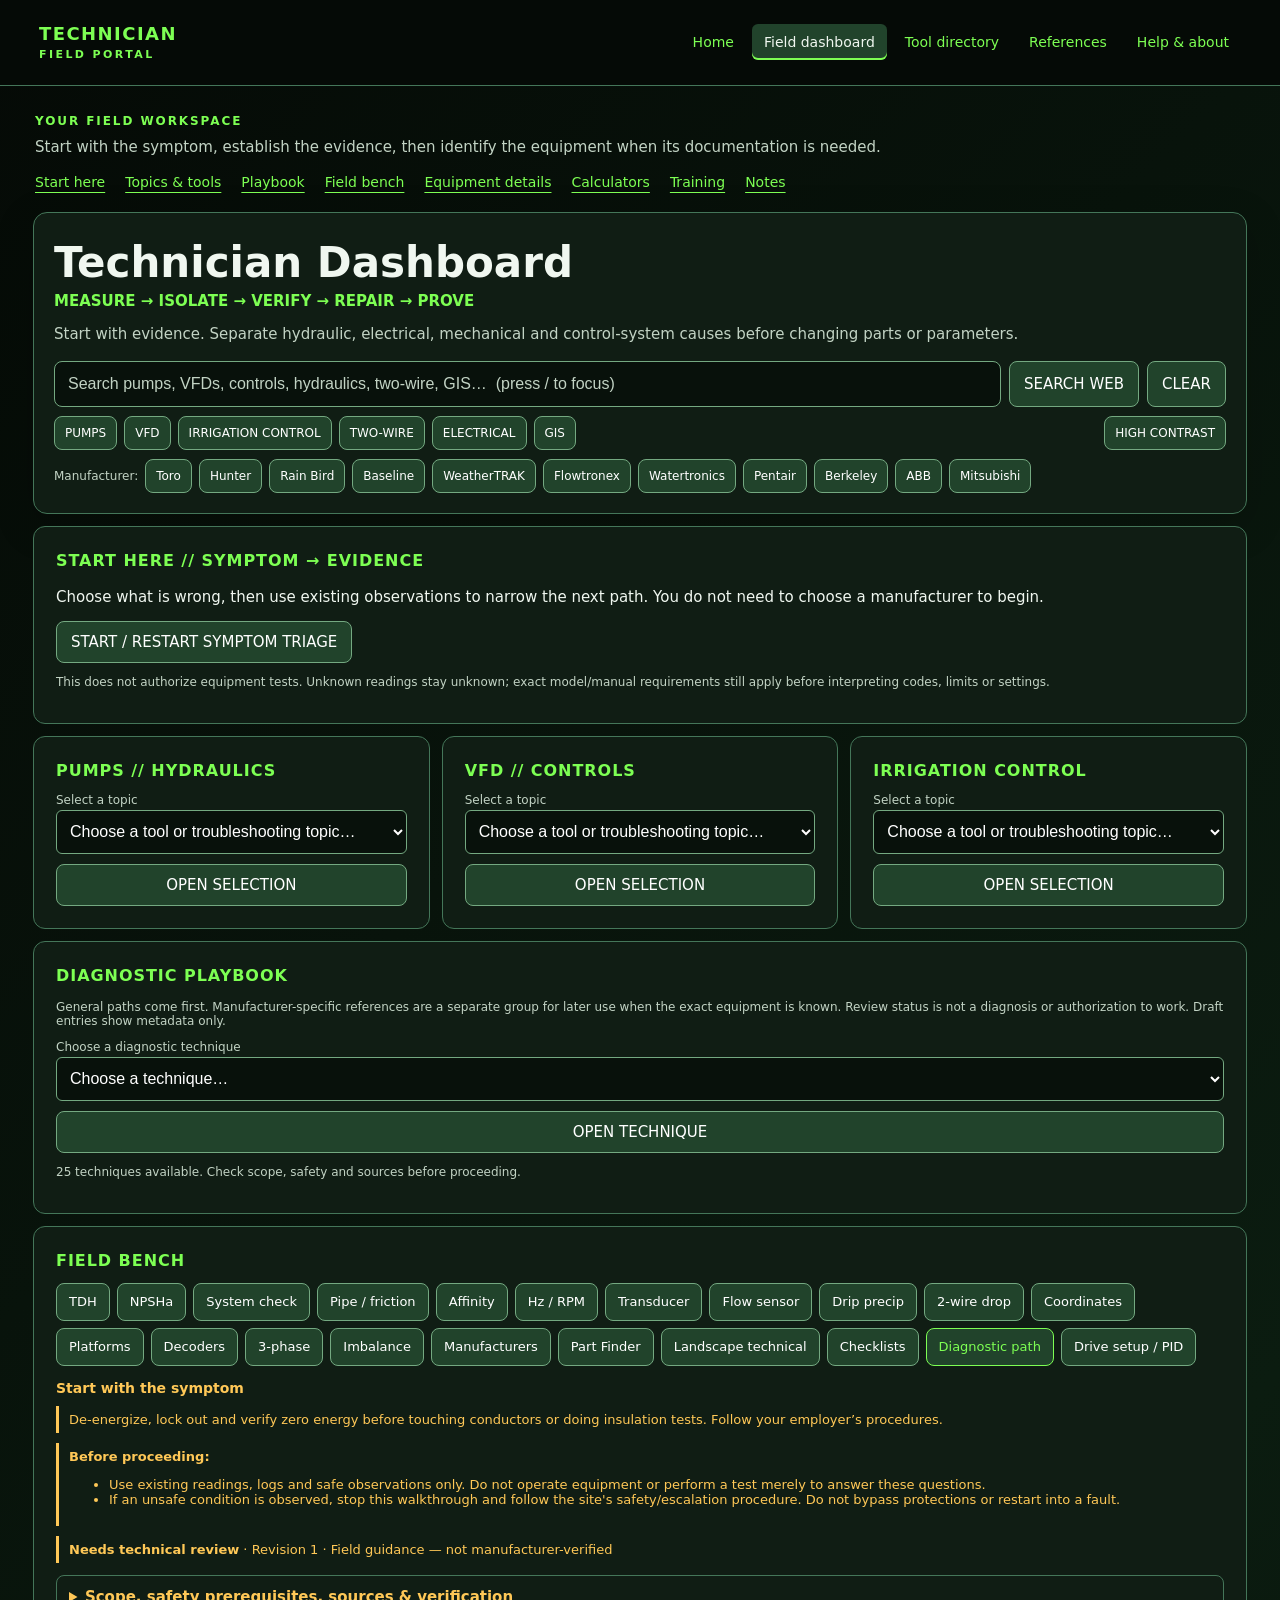
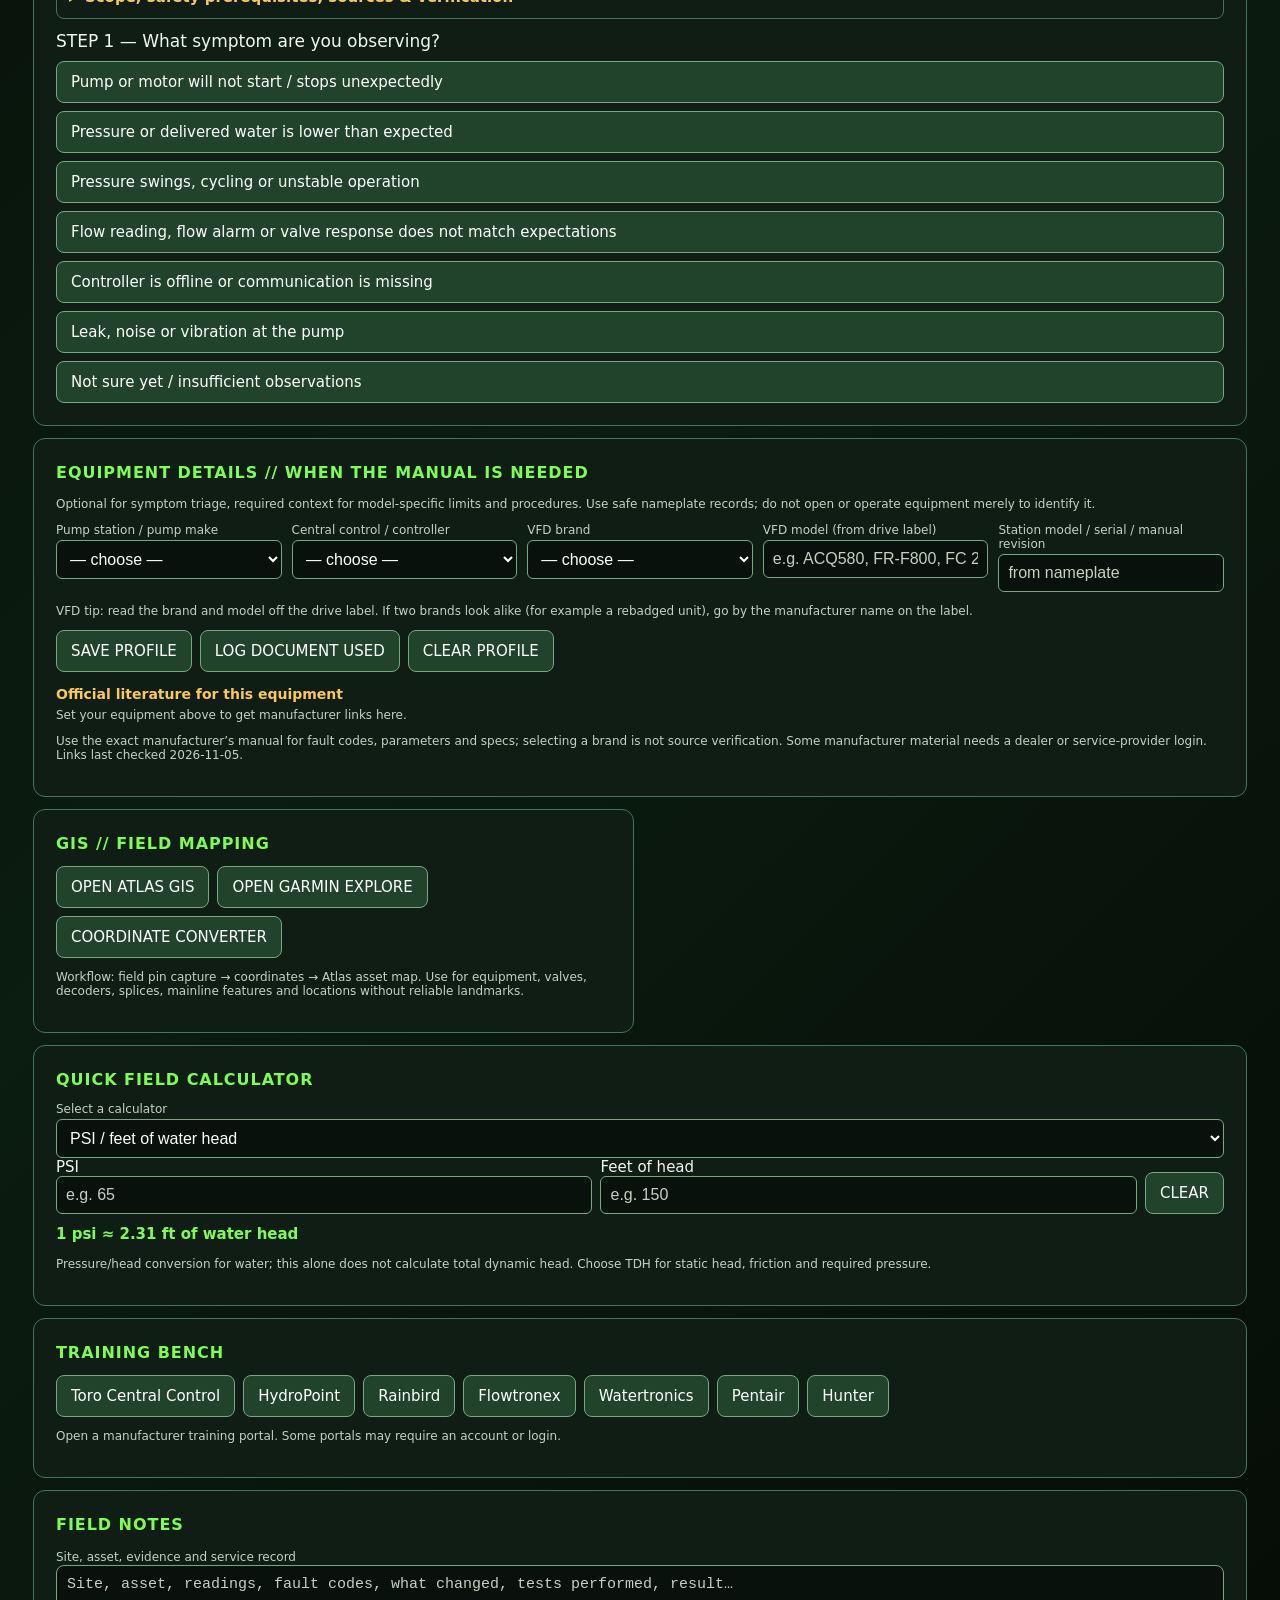
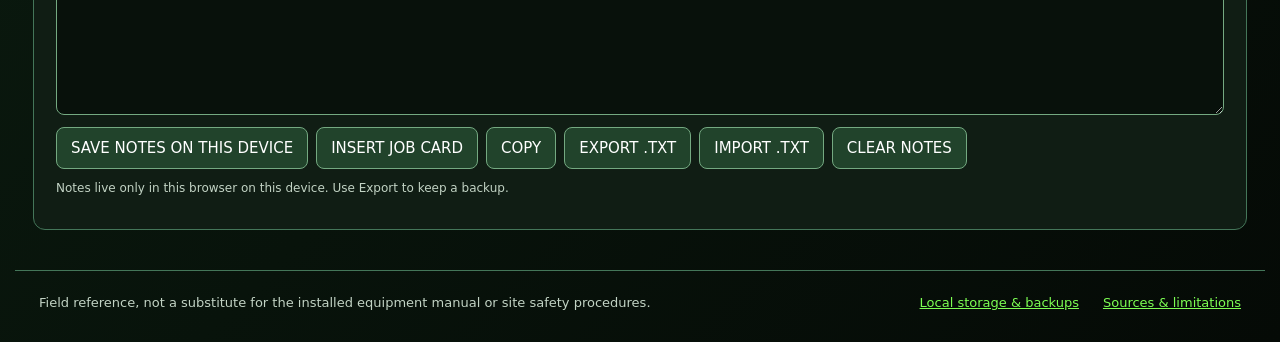
==== commit 9b432efe: "Reorganize troubleshooting around symptoms Start diagnostic paths with general symptoms and existing" ====
--- a/dashboard.html
+++ b/dashboard.html
@@ -32,7 +32,7 @@
 <a class="skip-link" href="#main">Skip to content</a>
 <header class="site-header"><div class="portal-shell header-inner"><a class="site-brand" href="index.html">TECHNICIAN<span>FIELD PORTAL</span></a><nav class="site-nav" aria-label="Main navigation"><a href="index.html">Home</a><a href="dashboard.html" aria-current="page">Field dashboard</a><a href="tools.html">Tool directory</a><a href="references.html">References</a><a href="help.html">Help &amp; about</a></nav></div></header>
 <main class="wrap" id="main">
-<div class="dashboard-intro"><span class="eyebrow">YOUR FIELD WORKSPACE</span><p>Identify the equipment, follow the evidence, and keep a record of what you prove.</p><nav class="section-nav" aria-label="Dashboard sections"><a href="#prof">Equipment</a><a href="#c1">Troubleshooting</a><a href="#diagnosticPlaybook">Playbook</a><a href="#benchCard">Field bench</a><a href="#quickCalculator">Calculators</a><a href="#training">Training</a><a href="#fieldNotes">Notes</a></nav></div>
+<div class="dashboard-intro"><span class="eyebrow">YOUR FIELD WORKSPACE</span><p>Start with the symptom, establish the evidence, then identify the equipment when its documentation is needed.</p><nav class="section-nav" aria-label="Dashboard sections"><a href="#symptomStart">Start here</a><a href="#c1">Topics &amp; tools</a><a href="#diagnosticPlaybook">Playbook</a><a href="#benchCard">Field bench</a><a href="#prof">Equipment details</a><a href="#quickCalculator">Calculators</a><a href="#training">Training</a><a href="#fieldNotes">Notes</a></nav></div>
 <p id="portalRouteStatus" class="portal-status" role="status" hidden></p>
 
 <section class="top"><h1 class="title">Technician Dashboard</h1><div class="motto">MEASURE → ISOLATE → VERIFY → REPAIR → PROVE</div><p class="sub">Start with evidence. Separate hydraulic, electrical, mechanical and control-system causes before changing parts or parameters.</p>
@@ -42,7 +42,17 @@
 </section>
 
 <div class="grid">
-<section class="card full" id="prof"><h2>STEP 0 // WHAT AM I STANDING IN FRONT OF?</h2>
+<section class="card full" id="symptomStart"><h2>START HERE // SYMPTOM → EVIDENCE</h2><p>Choose what is wrong, then use existing observations to narrow the next path. You do not need to choose a manufacturer to begin.</p><div class="links"><button type="button" id="startDiagnostic" disabled>START / RESTART SYMPTOM TRIAGE</button></div><p class="small">This does not authorize equipment tests. Unknown readings stay unknown; exact model/manual requirements still apply before interpreting codes, limits or settings.</p></section>
+
+<section class="card"><h2>PUMPS // HYDRAULICS</h2><div class="items" id="c1"></div></section>
+<section class="card"><h2>VFD // CONTROLS</h2><div class="items" id="c2"></div></section>
+<section class="card"><h2>IRRIGATION CONTROL</h2><div class="items" id="c3"></div></section>
+
+<section class="card full" id="diagnosticPlaybook"><h2>DIAGNOSTIC PLAYBOOK</h2><p class="small">General paths come first. Manufacturer-specific references are a separate group for later use when the exact equipment is known. Review status is not a diagnosis or authorization to work. Draft entries show metadata only.</p><form class="topic-menu" id="techniquePicker"><div class="fld"><label for="techniqueSelect">Choose a diagnostic technique</label><select id="techniqueSelect" required disabled><option value="">Choose a technique…</option></select></div><button id="techniqueOpen" type="submit" disabled>OPEN TECHNIQUE</button></form><p id="techniqueStatus" class="small" role="status"></p></section>
+
+<section class="card full" id="benchCard"><h2>FIELD BENCH</h2><div class="tabs" id="tabs"></div><div id="bench"></div></section>
+
+<section class="card full" id="prof"><h2>EQUIPMENT DETAILS // WHEN THE MANUAL IS NEEDED</h2><p class="small">Optional for symptom triage, required context for model-specific limits and procedures. Use safe nameplate records; do not open or operate equipment merely to identify it.</p>
 <div class="fields">
 <div class="fld"><label for="pf_make">Pump station / pump make</label><select id="pf_make"></select></div>
 <div class="fld"><label for="pf_ctrl">Central control / controller</label><select id="pf_ctrl"></select></div>
@@ -51,15 +61,7 @@
 <div class="fld"><label for="pf_model">Station model / serial / manual revision</label><input id="pf_model" type="text" placeholder="from nameplate"></div></div>
 <p class="small">VFD tip: read the brand and model off the drive label. If two brands look alike (for example a rebadged unit), go by the manufacturer name on the label.</p><div class="links" style="margin-top:10px"><button type="button" id="pf_save">SAVE PROFILE</button><button type="button" id="pf_doc">LOG DOCUMENT USED</button><button type="button" id="pf_clear">CLEAR PROFILE</button></div>
 <h3>Official literature for this equipment</h3><div class="links" id="lit_main"></div>
-<p class="small" id="pf_note">Pick your equipment first. Paths stay generic on method and send you to your manufacturer’s manual for fault codes, parameters and specs. Some manufacturer material needs a dealer or service-provider login. Links last checked 2026-11-05.</p></section>
-
-<section class="card"><h2>PUMPS // HYDRAULICS</h2><div class="items" id="c1"></div></section>
-<section class="card"><h2>VFD // CONTROLS</h2><div class="items" id="c2"></div></section>
-<section class="card"><h2>IRRIGATION CONTROL</h2><div class="items" id="c3"></div></section>
-
-<section class="card full" id="diagnosticPlaybook"><h2>DIAGNOSTIC PLAYBOOK</h2><p class="small">Browse every technique in the evolving playbook. Review status is not a diagnosis or authorization to work. Draft entries show metadata only.</p><form class="topic-menu" id="techniquePicker"><div class="fld"><label for="techniqueSelect">Choose a diagnostic technique</label><select id="techniqueSelect" required disabled><option value="">Choose a technique…</option></select></div><button id="techniqueOpen" type="submit" disabled>OPEN TECHNIQUE</button></form><p id="techniqueStatus" class="small" role="status"></p></section>
-
-<section class="card full" id="benchCard"><h2>FIELD BENCH</h2><div class="tabs" id="tabs"></div><div id="bench"></div></section>
+<p class="small" id="pf_note">Use the exact manufacturer’s manual for fault codes, parameters and specs; selecting a brand is not source verification. Some manufacturer material needs a dealer or service-provider login. Links last checked 2026-11-05.</p></section>
 
 <section class="card wide"><h2>GIS // FIELD MAPPING</h2><div class="links"><a class="btn" href="https://app.atlas.co/" target="_blank" rel="noopener">OPEN ATLAS GIS</a><a class="btn" href="https://explore.garmin.com/" target="_blank" rel="noopener">OPEN GARMIN EXPLORE</a><button type="button" data-tool="coords">COORDINATE CONVERTER</button></div><p class="small">Workflow: field pin capture → coordinates → Atlas asset map. Use for equipment, valves, decoders, splices, mainline features and locations without reliable landmarks.</p></section>
 
@@ -101,9 +103,9 @@
 
 /* ---------- troubleshooting topic menus ---------- */
 const cards={
-c1:[['Duty point, curve & BEP','search','pump duty point operating point best efficiency point BEP pump curve explained'],['TDH / static / friction','tool','tdh'],['NPSHa vs NPSHr','tool','npsh'],['System check: TDH + NPSHa','tool','sys'],['Pump type: lift, flooded, turbine, submersible, booster, jet','flow','ptype'],['Part finder: manufacturer + model + type','tool','pfind'],['Pump won’t build pressure','flow','wont'],['Cavitation & suction conditions','flow','cav'],['Seal leak / noise / vibration','flow','vib'],['Flow reading disagrees','flow','flow'],['Seals, sleeves, bearings & alignment','search','centrifugal pump mechanical seal shaft sleeve bearing alignment service manual'],['Vertical turbine & centrifugal systems','search','vertical turbine pump irrigation troubleshooting service manual']],
-c2:[['Input/output voltage & current','flow','trip'],['Hz, RPM & motor data','tool','hz'],['Pressure transducer scaling','tool','xdcr'],['PID hunting & response','flow','hunt'],['Accel / decel / min speed','flow','trip'],['Drive vs motor vs hydraulic fault','flow','wont'],['Motor won’t start','flow','nostart'],['Station safety fault','flow','sfault'],['Rain Bird CLP/ACLP alarm map','flow','rbclp']],
-c3:[['Platform notes (Toro, Hunter, Rain Bird, Baseline, WeatherTRAK)','tool','plat'],['Learned vs measured flow','flow','lflow'],['Controller vs hydraulic','flow','ctrl'],['High / low flow alarm','flow','fa'],['Rain Bird flow/pressure alarm map','flow','rbflow'],['Rain Bird filter flush issues','flow','rbflow'],['WeatherTRAK flow alerts (LC / OptiFlow)','flow','wtflow'],['Hydraulic tree / capacity','tool','pipe'],['Flow sensor / K-factor check','tool','flowcal'],['Decoder / two-wire diagnostics','flow','tw'],['Two-wire voltage drop','tool','twvd'],['Controller offline / comms','flow','comm'],['Pump start / master valve','flow','pstart'],['Sequence & runtime evidence','search','central control irrigation runtime history flow alarm troubleshooting']]};
+c1:[['Pump won’t build pressure','flow','wont'],['Cavitation & suction conditions','flow','cav'],['Seal leak / noise / vibration','flow','vib'],['Flow reading disagrees','flow','flow'],['Pump type: lift, flooded, turbine, submersible, booster, jet','flow','ptype'],['Duty point, curve & BEP','search','pump duty point operating point best efficiency point BEP pump curve explained'],['TDH / static / friction','tool','tdh'],['NPSHa vs NPSHr','tool','npsh'],['System check: TDH + NPSHa','tool','sys'],['Part finder: manufacturer + model + type','tool','pfind'],['Seals, sleeves, bearings & alignment','search','centrifugal pump mechanical seal shaft sleeve bearing alignment service manual'],['Vertical turbine & centrifugal systems','search','vertical turbine pump irrigation troubleshooting service manual']],
+c2:[['Motor won’t start','flow','nostart'],['Drive / motor trip','flow','trip'],['Pressure hunting / unstable operation','flow','hunt'],['Station safety fault','flow','sfault'],['Hz, RPM & motor data','tool','hz'],['Pressure transducer scaling','tool','xdcr'],['Accel / decel / min speed','flow','trip'],['Drive vs motor vs hydraulic fault','flow','wont']],
+c3:[['Flow reading or alarm needs confirmation','flow','fa'],['Learned vs measured flow','flow','lflow'],['Controller vs hydraulic','flow','ctrl'],['Controller offline / comms','flow','comm'],['Pump start / master valve','flow','pstart'],['Decoder / two-wire diagnostics','flow','tw'],['Platform reference (exact equipment)','tool','plat'],['Hydraulic tree / capacity','tool','pipe'],['Flow sensor / K-factor check','tool','flowcal'],['Two-wire voltage drop','tool','twvd'],['Sequence & runtime evidence','search','central control irrigation runtime history flow alarm troubleshooting']]};
 cards.c1.push(['Manufacturer library (pumps & stations)','view','lib']);cards.c2.push(['3-phase amps / kW','tool','ph3'],['Voltage / current imbalance','tool','imb']);cards.c3.push(['Decoder limits by brand','view','dec'],['Manufacturer library (irrigation)','view','lib'],['Precipitation rate (golf heads)','tool','precip'],['Generic 24 V irrigation wire sizing','tool','wiresize'],['Conventional valve wire distance / voltage','tool','convwire'],['Two-wire decoder path distance / voltage','tool','pathwire'],['Filters & valves (Amiad, Netafim, BERMAD)','view','filters'],['Landscape technical reference','view','landscape'],['Precipitation rate (landscape heads)','tool','landprecip'],['Landscape zone area / runtime','tool','landarea'],['Hunter landscape valve wire distance','tool','landwire'],['Landscape soil / slope intake reference','tool','landslope']);
 cards.c3.push(['Decoder idle current / expected mA','tool','decoderidle']);
 cards.c2.push(['Commissioned drive setup & PID troubleshooting','view','vfdsetup']);
@@ -690,7 +692,7 @@
 const tabsDef=[['tdh','TDH'],['npsh','NPSHa'],['sys','System check'],['pipe','Pipe / friction'],['affinity','Affinity'],['hz','Hz / RPM'],['xdcr','Transducer'],['flowcal','Flow sensor'],['drip','Drip precip'],['twvd','2-wire drop'],['coords','Coordinates'],['plat','Platforms'],['dec','Decoders'],['ph3','3-phase'],['imb','Imbalance'],['lib','Manufacturers'],['pfind','Part Finder'],['landscape','Landscape technical'],['check','Checklists'],['flow','Diagnostic path']];
 tabsDef.push(['vfdsetup','Drive setup / PID']);
 let cur='';
-function setTabs(){$('#tabs').innerHTML='';tabsDef.forEach(([k,n])=>{const b=document.createElement('button');b.type='button';b.textContent=n;b.classList.toggle('on',k===cur);b.onclick=()=>k==='check'?openCheck():k==='flow'?openFlow('wont',true):k==='plat'?openPlat(true):k==='dec'?openDec(true):k==='lib'?openLib(true):k==='pfind'?openParts(true):openTool(k,true);$('#tabs').appendChild(b)})}
+function setTabs(){$('#tabs').innerHTML='';tabsDef.forEach(([k,n])=>{const b=document.createElement('button');b.type='button';b.textContent=n;b.classList.toggle('on',k===cur);b.onclick=()=>k==='check'?openCheck():k==='flow'?openFlow('triage',true):k==='plat'?openPlat(true):k==='dec'?openDec(true):k==='lib'?openLib(true):k==='pfind'?openParts(true):openTool(k,true);$('#tabs').appendChild(b)})}
 function scrollBench(s){if(s)$('#benchCard').scrollIntoView({behavior:'smooth',block:'start'})}
 function renderToolFields(t,prefix,saved){return t.fields.map(([id,l,d,groups])=>{const value=saved[id]!==undefined?saved[id]:d,control=groups?`<select id="${prefix}${id}">${groups.map(group=>`<optgroup label="${esc(group.label)}">${group.options.map(([v,label])=>`<option value="${esc(v)}" ${String(v)===String(value)?'selected':''}>${esc(label)}</option>`).join('')}</optgroup>`).join('')}</select>`:`<input id="${prefix}${id}" type="number" step="any" inputmode="decimal" value="${value}">`;return`<div class="fld"><label for="${prefix}${id}">${esc(l)}</label>${control}</div>`}).join('')}
 function syncPipePreset(k,prefix){if(k!=='pipe')return;const manual=$$('#'+prefix+'d, #'+prefix+'c'),preset=parseFloat($('#'+prefix+'preset').value)>0;manual.forEach(el=>{el.disabled=preset})}
@@ -840,13 +842,6 @@
  const p=prof();if(p.vfdb&&VFDDOC[p.vfdb]&&/ELECTRICAL|SUPPLY|CONTROL|PARAMETERS|SENSOR|TUNING|COMMAND/.test(d))h.push('For your '+p.vfdb+' drive, open: '+VFDDOC[p.vfdb]);
  if(p.ctrl&&CTRLDOC[p.ctrl]&&/CONTROL|TWO-WIRE|SIGNAL|CONFIG|SCALING|COMMUNICATION|LEARNED|COMMAND/.test(d))h.push('For your '+p.ctrl+' system, open: '+CTRLDOC[p.ctrl]);
  h.push('Manual revision/date matches your nameplate and serial number');return h};
-let skipProfile=false;
-function gate(k,s){cur='flow';setTabs();const p=prof();
- $('#bench').innerHTML='<h3>Equipment first</h3><p class="small">Choose what you’re working on so each result can point to the right manufacturer literature. You can skip.</p>'+techniqueDetails(flows[k])+'<div class="fields"><div class="fld"><label for="g_make">Pump station / pump make</label><select id="g_make"></select></div><div class="fld"><label for="g_ctrl">Central control</label><select id="g_ctrl"></select></div><div class="fld"><label for="g_vfdb">VFD brand</label><select id="g_vfdb"></select></div></div><div class="links" style="margin-top:10px"><button type="button" id="g_go">START: '+esc(flows[k].title.toUpperCase())+'</button><button type="button" id="g_skip">SKIP</button></div>';
- fillSel('#g_make',MAKES,'— choose —');fillSel('#g_ctrl',CTRLS,'— choose —');fillSel('#g_vfdb',VFDS,'— choose —');$('#g_make').value=p.make||'';$('#g_ctrl').value=p.ctrl||'';$('#g_vfdb').value=p.vfdb||'';
- $('#g_go').onclick=()=>{const q2=prof();store.set('tracerProfile',{make:$('#g_make').value,ctrl:$('#g_ctrl').value,vfdb:$('#g_vfdb').value,vfd:q2.vfd||'',model:q2.model||''});drawProfile();skipProfile=true;openFlow(k,false)};
- $('#g_skip').onclick=()=>{skipProfile=true;openFlow(k,false)};scrollBench(s)}
-
 /* ---------- diagnostic paths ---------- */
 let diagnosticLibrary=null,diagnosticError='';
 try{
@@ -860,47 +855,65 @@
 const flows=diagnosticLibrary?diagnosticLibrary.techniques:{};
 const reviewLabels={'draft':'Draft — not available for field use','needs-review':'Needs technical review','reviewed':'Technically reviewed'};
 const evidenceLabels={'field-guidance':'Field guidance — not manufacturer-verified','engineering-guidance':'Engineering guidance — not manufacturer specifications','manufacturer-backed':'Manufacturer-backed references — verify installed applicability'};
+function reviewFlagsMarkup(f,node){
+ const flags=(f.reviewFlags||[]).filter(flag=>node===undefined||flag.node===node);
+ return flags.length?'<div class="safety"><strong>Unresolved review flags — not an approved field procedure</strong><ul>'+flags.map(flag=>'<li>'+esc(flag.node)+' · '+esc(flag.category.replace(/-/g,' '))+': '+esc(flag.note)+'</li>').join('')+'</ul></div>':'';
+}
 function techniqueDetails(f){
  const list=items=>'<ul>'+items.map(item=>'<li>'+esc(item)+'</li>').join('')+'</ul>';
- return '<p class="'+(f.review.status==='reviewed'?'small':'safety')+'"><strong>'+esc(reviewLabels[f.review.status])+'</strong> · Revision '+f.revision+' · '+esc(evidenceLabels[f.evidence.kind])+'</p>'+
+ return '<p class="'+(f.review.status==='reviewed'?'small':'safety')+'"><strong>'+esc(reviewLabels[f.review.status])+'</strong> · Revision '+f.revision+' · '+esc(evidenceLabels[f.evidence.kind])+((f.reviewFlags||[]).length?' · '+f.reviewFlags.length+' unresolved review flags':'')+'</p>'+
  '<details class="vfd-section"><summary>Scope, safety prerequisites, sources &amp; verification</summary><p><strong>Symptom:</strong> '+esc(f.symptom)+'</p><h4>Applies to</h4>'+list(f.appliesTo)+'<h4>Safety prerequisites</h4>'+list(f.safetyPrerequisites)+
  '<h4>Evidence &amp; sources</h4><p>'+esc(f.evidence.note)+'</p>'+(f.evidence.sources.length?'<ul>'+f.evidence.sources.map(source=>'<li>'+esc(source.title)+' · '+esc(source.revision)+' · '+esc(source.locator)+(source.url?' · <a href="'+esc(source.url)+'" target="_blank" rel="noopener">Open source</a>':'')+'</li>').join('')+'</ul>':'<p>No verified path-level citation is recorded. Search results and equipment-library links are not source approval.</p>')+
- '<h4>Review record</h4><p>'+esc(f.review.note)+' Last technical review: '+esc(f.review.reviewedOn||'not recorded')+'.</p><h4>Verification criteria</h4>'+list(f.verification)+'</details>';
-}
-function diagnosticNote(k,f,path,n){
+ '<h4>Review record</h4><p>'+esc(f.review.note)+' Last technical review: '+esc(f.review.reviewedOn||'not recorded')+'.</p>'+reviewFlagsMarkup(f)+'<h4>Verification criteria</h4>'+list(f.verification)+'</details>';
+}
+function diagnosticNote(k,f,path,n,trail){
  return '[Diagnostic: '+f.title+']\nTechnique: '+k+' | Revision: '+f.revision+' | '+reviewLabels[f.review.status]+'\n'+
+ (trail.length?'Entry path: '+trail.join(' → ')+'\n':'')+
  evidenceLabels[f.evidence.kind]+'\nSymptom: '+f.symptom+'\nApplies to: '+f.appliesTo.join('; ')+
  '\nSafety: '+diagnosticLibrary.safety+' '+f.safetyPrerequisites.join(' ')+'\nPath: '+path.join(' → ')+' → '+n.domain+
  '\nAssessment (confirm, not a diagnosis): '+n.assessment+'\nMeasure / check: '+n.measurements.join('; ')+
  '\nVerification: '+f.verification.join('; ')+'\nEvidence: '+f.evidence.note+
  '\nSources: '+(f.evidence.sources.map(source=>source.title+' | '+source.revision+' | '+source.locator+(source.url?' | '+source.url:'')).join('; ')||'No verified path-level citation recorded')+
- '\nReview: '+f.review.note+' | Last technical review: '+(f.review.reviewedOn||'not recorded');
+ '\nReview: '+f.review.note+' | Last technical review: '+(f.review.reviewedOn||'not recorded')+
+ '\nUnresolved review flags: '+((f.reviewFlags||[]).map(flag=>flag.node+' | '+flag.category+' | '+flag.note).join('; ')||'No step-specific flags recorded; this is not technical approval');
 }
 function initTechniquePicker(){
  const select=$('#techniqueSelect'),status=$('#techniqueStatus');
  if(diagnosticError){status.textContent=diagnosticError;return}
- Object.entries(flows).sort(([,a],[,b])=>a.title.localeCompare(b.title)).forEach(([key,technique])=>{
-  const option=document.createElement('option');option.value=key;option.textContent=technique.title+' — '+reviewLabels[technique.review.status];select.appendChild(option);
- });
+ for(const [group,label]of [['general','General symptoms & evidence'],['manufacturer','Manufacturer references — later detail']]){
+  const entries=Object.entries(flows).filter(([,technique])=>(technique.entryGroup||'general')===group).sort(([aKey,a],[bKey,b])=>aKey==='triage'?-1:bKey==='triage'?1:a.title.localeCompare(b.title));
+  if(!entries.length)continue;
+  const host=document.createElement('optgroup');host.label=label;
+  entries.forEach(([key,technique])=>{
+   const option=document.createElement('option');option.value=key;option.textContent=technique.title+' — '+reviewLabels[technique.review.status];host.appendChild(option);
+  });select.appendChild(host);
+ }
  select.disabled=false;$('#techniqueOpen').disabled=false;
  status.textContent=Object.keys(flows).length+' techniques available. Check scope, safety and sources before proceeding.';
  $('#techniquePicker').onsubmit=event=>{event.preventDefault();if(select.value)openFlow(select.value,true)};
-}
-function openFlow(k,s){
+ $('#startDiagnostic').onclick=()=>openFlow('triage',true);
+ $('#startDiagnostic').disabled=false;
+}
+function openFlow(k,s,trail=[]){
  if(diagnosticError||!Object.hasOwn(flows,k)){
   cur='flow';setTabs();$('#bench').innerHTML='<h3>Troubleshooting unavailable</h3><p role="alert">'+esc(diagnosticError||'That diagnostic technique does not exist. Choose a dashboard topic or report the broken link.')+'</p>';scrollBench(s);return;
  }
  const f=flows[k];
  if(f.review.status==='draft'){cur='flow';setTabs();$('#bench').innerHTML='<h3>'+esc(f.title)+'</h3>'+techniqueDetails(f)+'<p class="safety">Draft techniques cannot be run as field guidance. Complete technical review before changing the status.</p>';scrollBench(s);return}
- if(!f.equipmentOptional&&!prof().make&&!prof().vfdb&&!skipProfile){gate(k,s);return}
  cur='flow';setTabs();const path=[];
  const draw=id=>{const n=f.nodes[id];let h='<h3>'+esc(f.title)+'</h3><div class="safety">'+esc(diagnosticLibrary.safety)+'</div><div class="safety"><strong>Before proceeding:</strong><ul>'+f.safetyPrerequisites.map(text=>'<li>'+esc(text)+'</li>').join('')+'</ul></div>'+techniqueDetails(f);
-  if(path.length)h+='<div class="small">'+path.map(esc).join(' → ')+'</div>';
-  if(n.result){h+=`<div class="res"><b>Area to investigate (not a confirmed diagnosis): ${esc(n.domain)}</b><br>${esc(n.assessment)}<br><br>Measure / check:<ul>${n.measurements.map(m=>'<li>'+esc(m)+'</li>').join('')}</ul>Confirm in your manual:<ul>${hints(n.domain).map(m=>'<li>'+esc(m)+'</li>').join('')}</ul><strong>Verify the result:</strong><ul>${f.verification.map(item=>'<li>'+esc(item)+'</li>').join('')}</ul>Make the smallest justified change, then prove it under operating conditions.</div><div class="links" id="lit" style="margin-top:10px"></div><div class="links" style="margin-top:10px"><button type="button" id="fs">SEARCH THIS</button>${n.tool?'<button type="button" id="ft2">'+(n.tool==='vfdsetup'?'OPEN DRIVE SETUP GUIDE':'OPEN CALCULATOR')+'</button>':''}<button type="button" id="fn">LOG TO NOTES</button><button type="button" id="fr">START OVER</button></div>`}
+  if(trail.length||path.length)h+='<div class="small">'+[...trail,...path].map(esc).join(' → ')+'</div>';
+  if(f.entryGroup==='manufacturer')h+='<p class="safety">Manufacturer-specific reference: confirm this exact model, platform, firmware and manual before applying any code meaning, limit or procedure. Unknown equipment does not inherit these specifications.</p>';
+  h+=reviewFlagsMarkup(f,id);
+  if(n.result){h+=`<div class="res"><b>Area to investigate (not a confirmed diagnosis): ${esc(n.domain)}</b><br>${esc(n.assessment)}<br><br>Measure / check:<ul>${n.measurements.map(m=>'<li>'+esc(m)+'</li>').join('')}</ul>Confirm in your manual:<ul>${hints(n.domain).map(m=>'<li>'+esc(m)+'</li>').join('')}</ul><strong>Verify the result:</strong><ul>${f.verification.map(item=>'<li>'+esc(item)+'</li>').join('')}</ul>Make the smallest justified change, then prove it under operating conditions.</div><div class="links" id="lit" style="margin-top:10px"></div><div class="links" style="margin-top:10px"><button type="button" id="fs">SEARCH THIS</button>${n.tool?'<button type="button" id="ft2">'+(n.tool==='vfdsetup'?'OPEN DRIVE SETUP GUIDE':'OPEN CALCULATOR')+'</button>':''}<button type="button" id="fn">LOG TO NOTES</button><button type="button" id="fr">START OVER</button><a class="btn" href="#prof">IDENTIFY EQUIPMENT FOR THE MANUAL</a></div>`;
+   if((f.manufacturerReferences||[]).length)h+='<details class="vfd-section"><summary>Later detail: manufacturer-specific references</summary><p class="small">Use only when the exact equipment is identified. These are optional references, not equivalent alarm definitions or approved procedures.</p><div class="links">'+f.manufacturerReferences.map(key=>'<button type="button" data-manufacturer="'+esc(key)+'">'+esc(flows[key].title)+'</button>').join('')+'</div></details>';
+  }
   else h+=`<div class="q">${esc(n.question)}</div><div class="opts">${n.options.map((option,i)=>`<button type="button" data-i="${i}">${esc(option.label)}</button>`).join('')}</div>${path.length?'<div class="links" style="margin-top:10px"><button type="button" id="fr">START OVER</button></div>':''}`;
   $('#bench').innerHTML=h;
-  if(n.result){litButtons($('#lit'),n.search.split(' ').slice(0,5).join(' '));$('#fs').onclick=()=>go(withBrand(n.search));if(n.tool)$('#ft2').onclick=()=>openTool(n.tool,true);$('#fn').onclick=()=>appendNote(diagnosticNote(k,f,path,n))}
-  $$('#bench .opts button').forEach(b=>b.onclick=()=>{const option=n.options[b.dataset.i];if(option.next.startsWith('flow:')){openFlow(option.next.slice(5),true);return}path.push(option.label);draw(option.next)});
+  const context=choice=>[...trail,k+' rev '+f.revision+' ['+reviewLabels[f.review.status]+']: '+[...path,choice].join(' → ')];
+  if(n.result){litButtons($('#lit'),n.search.split(' ').slice(0,5).join(' '));$('#fs').onclick=()=>go(withBrand(n.search));if(n.tool)$('#ft2').onclick=()=>openTool(n.tool,true);$('#fn').onclick=()=>appendNote(diagnosticNote(k,f,path,n,trail))}
+  $$('#bench .opts button').forEach(b=>b.onclick=()=>{const option=n.options[b.dataset.i];if(option.next.startsWith('flow:')){openFlow(option.next.slice(5),true,context(option.label));return}path.push(option.label);draw(option.next)});
+  $$('#bench [data-manufacturer]').forEach(button=>button.onclick=()=>openFlow(button.dataset.manufacturer,true,context('Reference: '+flows[button.dataset.manufacturer].title)));
   const r=$('#fr');if(r)r.onclick=()=>{path.length=0;draw(f.start)}};draw(f.start);scrollBench(s)}
 
 /* ---------- commissioned drive setup ---------- */
@@ -1366,7 +1379,7 @@
  const params=new URLSearchParams(window.location.search),technique=params.get('technique');
  if(technique){openFlow(technique,true);return}
  const key=params.get('tool');
- if(!key)return;
+ if(!key){openFlow('triage',false);return}
  if(key==='check'){openCheck();scrollBench(true);return}
  if(Object.hasOwn(tools,key)||['vfdsetup','plat','dec','lib','landscape','filters','pfind'].includes(key)){openTool(key,true);return}
  const status=$('#portalRouteStatus');status.hidden=false;status.textContent='That tool link is not available. Choose a tool from the directory or the dashboard menus.';
